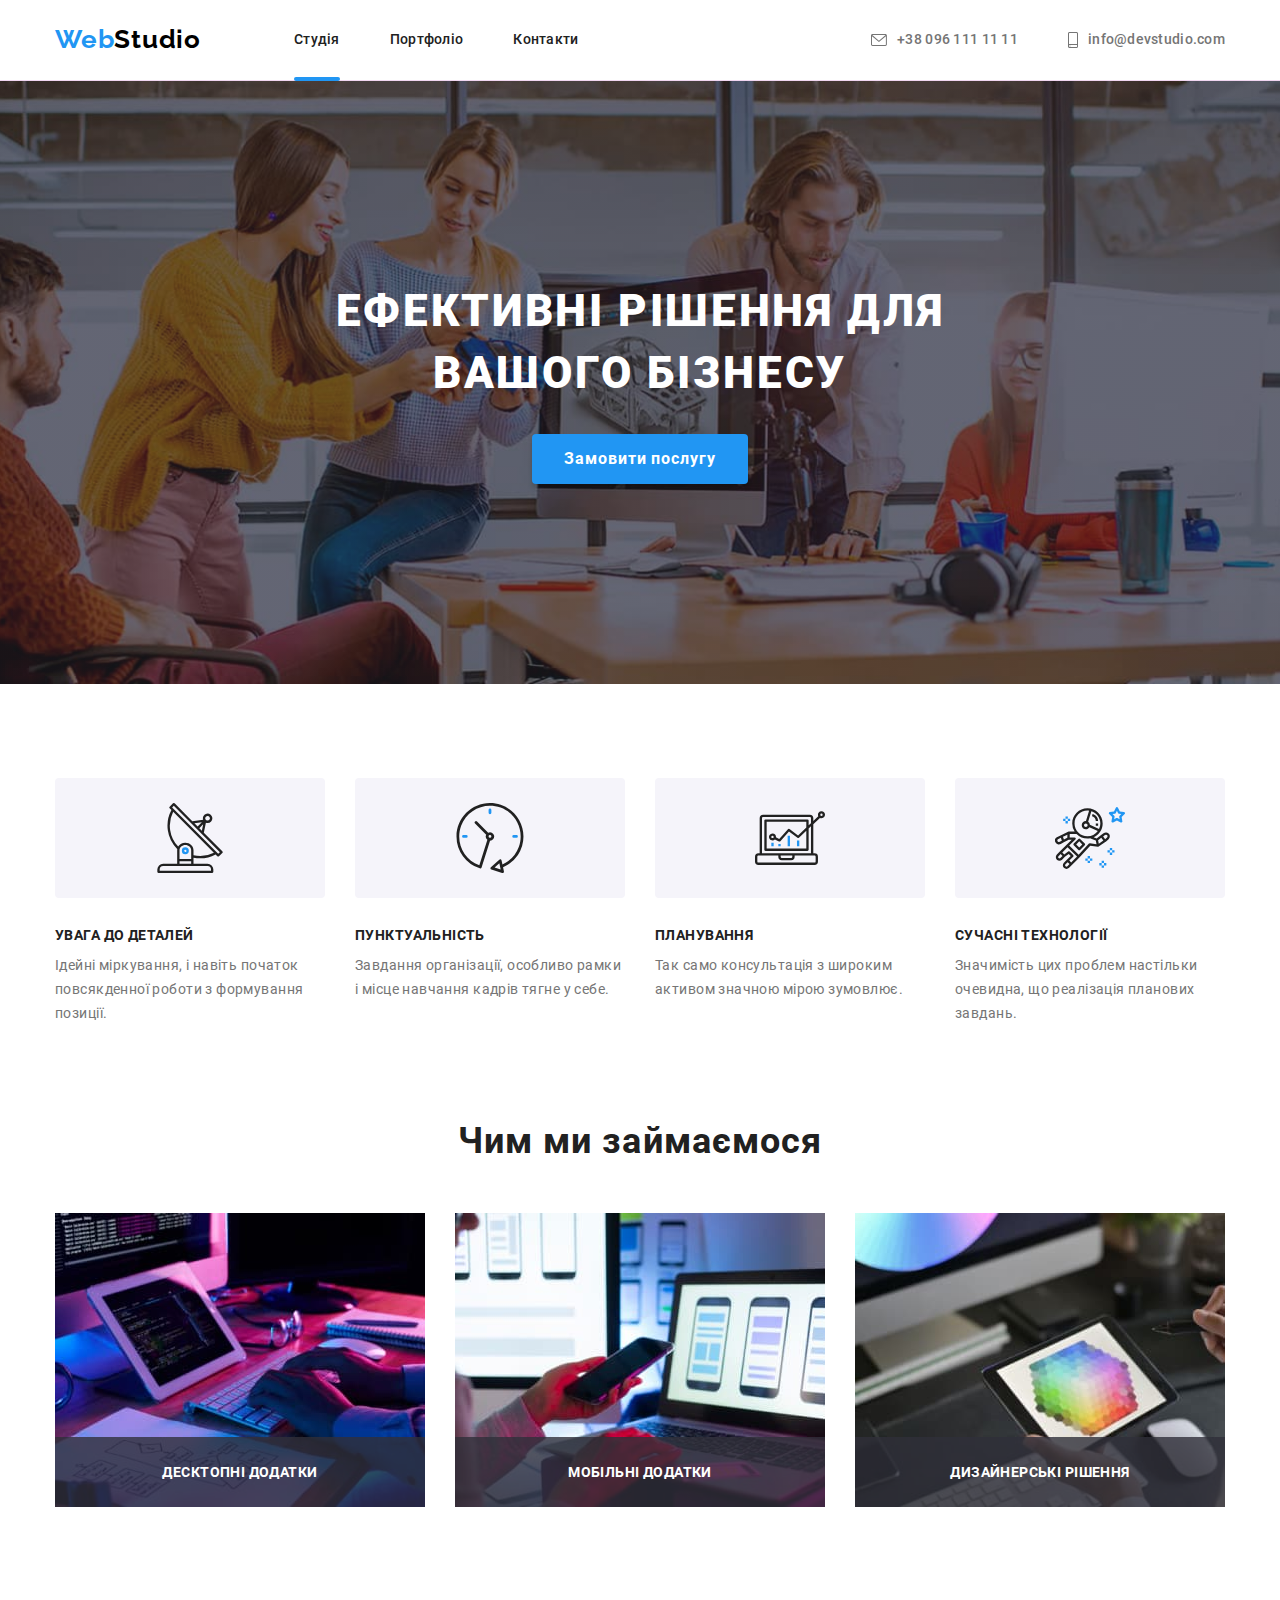
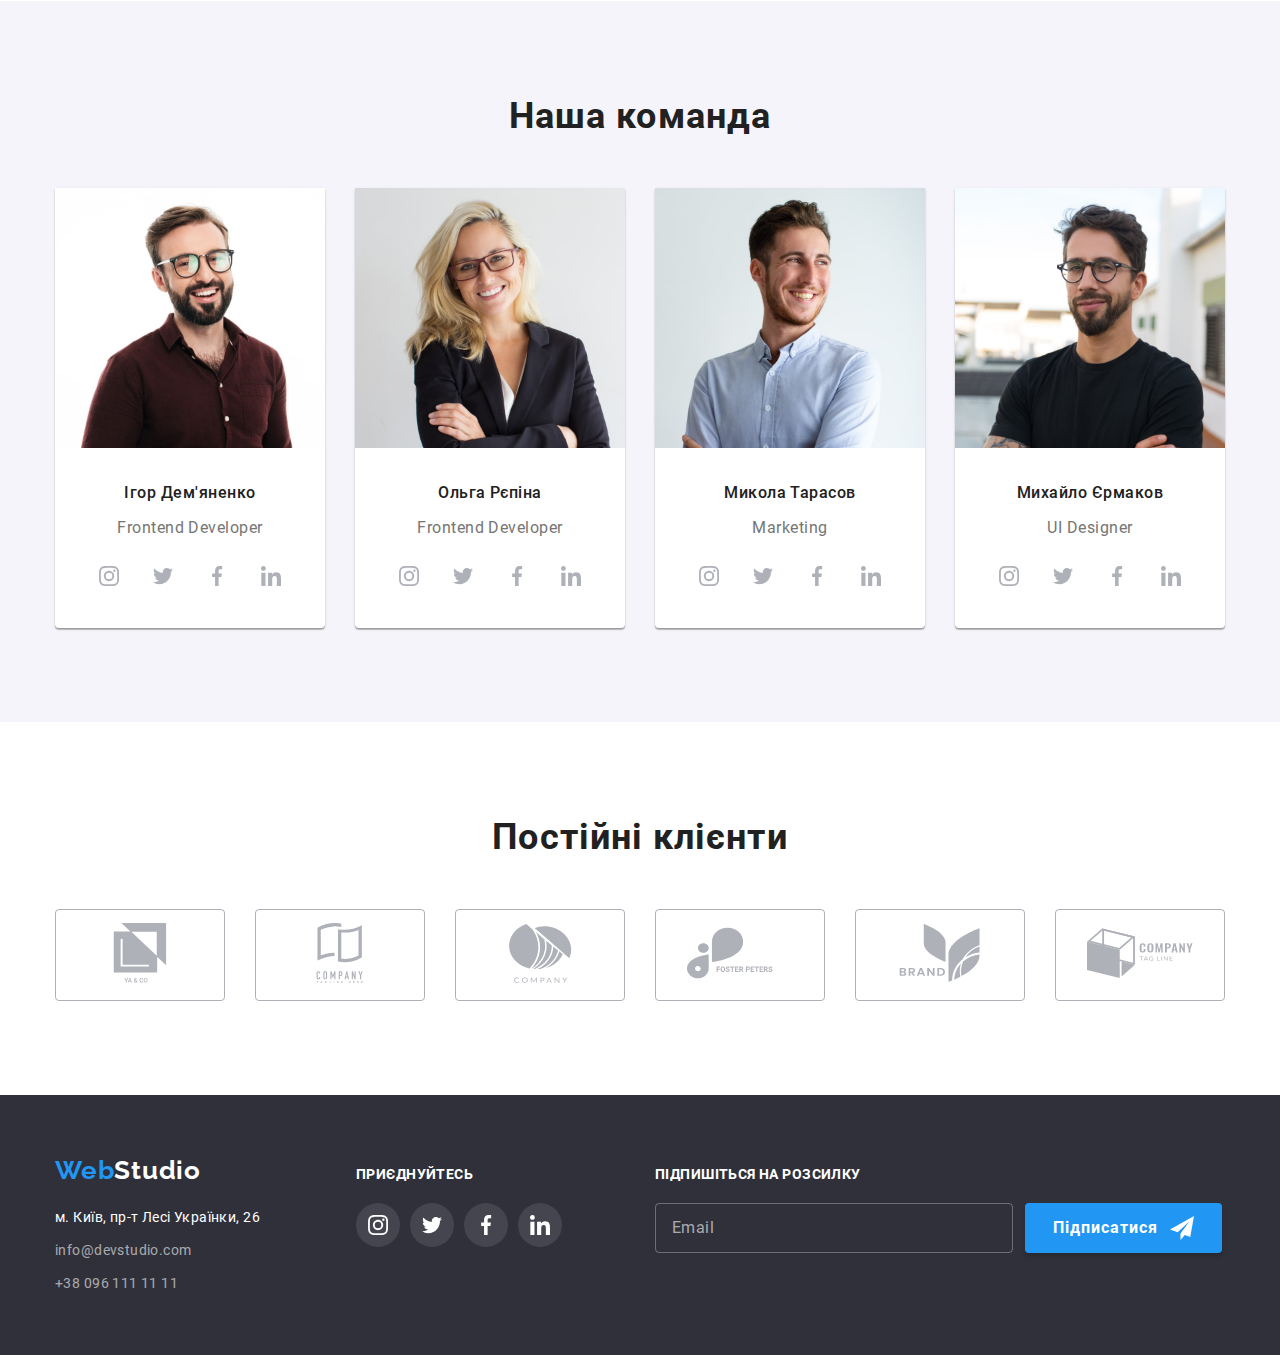
==== index.html @ 7af03011 "Добавление файлов предыдущей работы." ====
<!DOCTYPE html>
<html lang="uk">
  <head>
    <meta charset="UTF-8" />
    <meta http-equiv="X-UA-Compatible" content="IE=edge" />
    <meta name="viewport" content="width=device-width, initial-scale=1.0" />
    <title>WebStudio</title>
    <link rel="stylesheet" href="./sass/base/_normalize.scss" />
    <link rel="stylesheet" href="./css/main.min.css" />
  </head>
  <body>
    <header class="page-header">
      <div class="container header-flex">
        <a class="main-logo__link" href="./index.html"
          >Web<span class="main-logo__header">Studio</span></a
        >
        <nav>
          <ul class="site-nav">
            <li class="site-nav__item">
              <a class="site-nav__link site-nav__current" href="./index.html">Студія</a>
            </li>
            <li class="site-nav__item">
              <a class="site-nav__link" href="./portfolio.html">Портфоліо</a>
            </li>
            <li class="site-nav__item"><a class="site-nav__link" href="#">Контакти</a></li>
          </ul>
        </nav>
        <ul class="site-contact">
          <li class="site-contact__item">
            <a class="site-contact__link" href="tel:+380961111111"
              ><span
                ><svg class="site-contact__icon" width="16px" height="12px">
                  <use href="./images/icons.svg#icon-envelope"></use>
                </svg> </span
              >+38 096 111 11 11</a
            >
          </li>
          <li class="site-contact__item">
            <a class="site-contact__link" href="mailto:info@devstudio.com"
              ><span
                ><svg class="site-contact__icon" width="10px" height="16px">
                  <use href="./images/icons.svg#icon-smartphone"></use>
                </svg> </span
              >info@devstudio.com</a
            >
          </li>
        </ul>
      </div>
    </header>
    <main>
      <section class="section order">
        <div class="container">
          <h1 class="order__caption">Ефективні рішення для вашого бізнесу</h1>
          <button data-modal-open type="button" class="order__button">Замовити послугу</button>
        </div>
      </section>
      <section class="section">
        <div class="container">
          <ul class="main-skill">
            <li class="main-skill__item">
              <div class="main-skill__icon">
                <svg width="70" height="70">
                  <use href="./images/icons.svg#icon-antenna"></use>
                </svg>
              </div>
              <h3 class="main-skill__caption">УВАГА ДО ДЕТАЛЕЙ</h3>
              <p class="main-skill__text">
                Ідейні міркування, і навіть початок повсякденної роботи з формування позиції.
              </p>
            </li>
            <li class="main-skill__item">
              <div class="main-skill__icon">
                <svg width="70" height="70">
                  <use href="./images/icons.svg#icon-clock"></use>
                </svg>
              </div>
              <h3 class="main-skill__caption">ПУНКТУАЛЬНІСТЬ</h3>
              <p class="main-skill__text">
                Завдання організації, особливо рамки і місце навчання кадрів тягне у себе.
              </p>
            </li>
            <li class="main-skill__item">
              <div class="main-skill__icon">
                <svg width="70" height="70">
                  <use href="./images/icons.svg#icon-diagram"></use>
                </svg>
              </div>
              <h3 class="main-skill__caption">ПЛАНУВАННЯ</h3>
              <p class="main-skill__text">
                Так само консультація з широким активом значною мірою зумовлює.
              </p>
            </li>
            <li class="main-skill__item">
              <div class="main-skill__icon">
                <svg width="70" height="70">
                  <use href="./images/icons.svg#icon-astronaut"></use>
                </svg>
              </div>
              <h3 class="main-skill__caption">СУЧАСНІ ТЕХНОЛОГІЇ</h3>
              <p class="main-skill__text">
                Значимість цих проблем настільки очевидна, що реалізація планових завдань.
              </p>
            </li>
          </ul>
        </div>
      </section>
      <section class="section study">
        <div class="container">
          <h2 class="study-caption">Чим ми займаємося</h2>
          <ul class="product-set">
            <li class="product-set__item">
              <div class="product-set__box">
                <img src="./images/img1.jpg" alt="Руки печатают на клавиатуре" width="370" />
                <div class="product-set__case">
                  <h2 class="product-set__text">Десктопні додатки</h2>
                </div>
              </div>
            </li>
            <li class="product-set__item">
              <div class="product-set__box">
                <img src="./images/img2.jpg" alt="Рука с телефоном за ноутбуком" width="370" />
                <div class="product-set__case">
                  <h2 class="product-set__text">Мобільні додатки</h2>
                </div>
              </div>
            </li>
            <li class="product-set__item">
              <div class="product-set__box">
                <img src="./images/img3.jpg" alt="Рисует на планшете" width="370" />
                <div class="product-set__case">
                  <h2 class="product-set__text">Дизайнерські рішення</h2>
                </div>
              </div>
            </li>
          </ul>
        </div>
      </section>
      <section class="section team">
        <div class="container">
          <h2 class="team-caption">Наша команда</h2>
          <ul class="team-card">
            <li class="team-card__item">
              <img src="./images/img4.jpg" alt="Мужчина в очках, красной рубашки" width="270" />
              <div class="team-card__meta">
                <h3 class="team-card__name">Ігор Дем'яненко</h3>
                <p class="team-card__profession">Frontend Developer</p>
              </div>
              <ul class="team-contact">
                <li class="team-contact__item">
                  <a class="team-contact__link" href="#">
                    <svg class="" width="20" height="20">
                      <use href="./images/icons.svg#icon-instagram"></use>
                    </svg>
                  </a>
                </li>
                <li class="team-contact__item">
                  <a class="team-contact__link" href="#">
                    <svg class="" width="20" height="20">
                      <use href="./images/icons.svg#icon-twitter"></use>
                    </svg>
                  </a>
                </li>
                <li class="team-contact__item">
                  <a class="team-contact__link" href="#">
                    <svg class="" width="20" height="20">
                      <use href="./images/icons.svg#icon-facebook"></use>
                    </svg>
                  </a>
                </li>
                <li class="team-contact__item">
                  <a class="team-contact__link" href="#">
                    <svg class="" width="20" height="20">
                      <use href="./images/icons.svg#icon-linkedin"></use>
                    </svg>
                  </a>
                </li>
              </ul>
            </li>
            <li class="team-card__item">
              <img src="./images/img5.jpg" alt="Женщина в педжаке в очках" width="270" />
              <div class="team-card__meta">
                <h3 class="team-card__name">Ольга Рєпіна</h3>
                <p class="team-card__profession">Frontend Developer</p>
              </div>
              <ul class="team-contact">
                <li class="team-contact__item">
                  <a class="team-contact__link" href="#">
                    <svg class="" width="20" height="20">
                      <use href="./images/icons.svg#icon-instagram"></use>
                    </svg>
                  </a>
                </li>
                <li class="team-contact__item">
                  <a class="team-contact__link" href="#">
                    <svg class="" width="20" height="20">
                      <use href="./images/icons.svg#icon-twitter"></use>
                    </svg>
                  </a>
                </li>
                <li class="team-contact__item">
                  <a class="team-contact__link" href="#">
                    <svg class="" width="20" height="20">
                      <use href="./images/icons.svg#icon-facebook"></use>
                    </svg>
                  </a>
                </li>
                <li class="team-contact__item">
                  <a class="team-contact__link" href="#">
                    <svg class="" width="20" height="20">
                      <use href="./images/icons.svg#icon-linkedin"></use>
                    </svg>
                  </a>
                </li>
              </ul>
            </li>
            <li class="team-card__item">
              <img src="./images/img6.jpg" alt="Мужчина в белой рубашке" width="270" />
              <div class="team-card__meta">
                <h3 class="team-card__name">Микола Тарасов</h3>
                <p class="team-card__profession">Marketing</p>
              </div>
              <ul class="team-contact">
                <li class="team-contact__item">
                  <a class="team-contact__link" href="#">
                    <svg class="" width="20" height="20">
                      <use href="./images/icons.svg#icon-instagram"></use>
                    </svg>
                  </a>
                </li>
                <li class="team-contact__item">
                  <a class="team-contact__link" href="#">
                    <svg class="" width="20" height="20">
                      <use href="./images/icons.svg#icon-twitter"></use>
                    </svg>
                  </a>
                </li>
                <li class="team-contact__item">
                  <a class="team-contact__link" href="#">
                    <svg class="" width="20" height="20">
                      <use href="./images/icons.svg#icon-facebook"></use>
                    </svg>
                  </a>
                </li>
                <li class="team-contact__item">
                  <a class="team-contact__link" href="#">
                    <svg class="" width="20" height="20">
                      <use href="./images/icons.svg#icon-linkedin"></use>
                    </svg>
                  </a>
                </li>
              </ul>
            </li>
            <li class="team-card__item">
              <img src="./images/img7.jpg" alt="Мужчина в футболке и очках" width="270" />
              <div class="team-card__meta">
                <h3 class="team-card__name">Михайло Єрмаков</h3>
                <p class="team-card__profession">UI Designer</p>
              </div>
              <ul class="team-contact">
                <li class="team-contact__item">
                  <a class="team-contact__link" href="#">
                    <svg class="" width="20" height="20">
                      <use href="./images/icons.svg#icon-instagram"></use>
                    </svg>
                  </a>
                </li>
                <li class="team-contact__item">
                  <a class="team-contact__link" href="#">
                    <svg class="" width="20" height="20">
                      <use href="./images/icons.svg#icon-twitter"></use>
                    </svg>
                  </a>
                </li>
                <li class="team-contact__item">
                  <a class="team-contact__link" href="#">
                    <svg class="" width="20" height="20">
                      <use href="./images/icons.svg#icon-facebook"></use>
                    </svg>
                  </a>
                </li>
                <li class="team-contact__item">
                  <a class="team-contact__link" href="#">
                    <svg class="" width="20" height="20">
                      <use href="./images/icons.svg#icon-linkedin"></use>
                    </svg>
                  </a>
                </li>
              </ul>
            </li>
          </ul>
        </div>
      </section>
      <section class="section">
        <div class="container">
          <h2 class="clients-caption">Постійні клієнти</h2>
          <ul class="clients-set">
            <li class="clients-set__icon">
              <a class="clients-set__link" href="#">
                <svg width="106" height="60">
                  <use href="./images/icons.svg#icon-logo1"></use></svg
              ></a>
            </li>
            <li class="clients-set__icon">
              <a class="clients-set__link" href="#">
                <svg width="106" height="60">
                  <use href="./images/icons.svg#icon-logo2"></use></svg
              ></a>
            </li>
            <li class="clients-set__icon">
              <a class="clients-set__link" href="#">
                <svg width="106" height="60">
                  <use href="./images/icons.svg#icon-logo3"></use></svg
              ></a>
            </li>
            <li class="clients-set__icon">
              <a class="clients-set__link" href="#">
                <svg width="106" height="60">
                  <use href="./images/icons.svg#icon-logo4"></use></svg
              ></a>
            </li>
            <li class="clients-set__icon">
              <a class="clients-set__link" href="#">
                <svg width="106" height="60">
                  <use href="./images/icons.svg#icon-logo5"></use></svg
              ></a>
            </li>
            <li class="clients-set__icon">
              <a class="clients-set__link" href="#">
                <svg width="106" height="60">
                  <use href="./images/icons.svg#icon-logo6"></use></svg
              ></a>
            </li>
          </ul>
        </div>
      </section>
      <div data-modal class="backdrop is-hidden">
        <div class="modal">
          <button class="button-close" type="button" data-modal-close>
            <svg class="button-close__icon" width="18" height="18">
              <use href="./images/icons.svg#close-icon"></use>
            </svg>
          </button>

          <div class="modal-box">
            <h2 class="modal-box__text">Залиште свої дані, ми вам передзвонимо</h2>

            <form>
              <div class="modal-form">
                <label class="modal-form__label" for="name">Имя</label>
                <div class="modal-form__meta">
                  <input class="modal-form__input" type="text" name="name" id="name" />
                  <svg class="modal-form__icon">
                    <use href="./images/icons.svg#person-icon"></use>
                  </svg>
                </div>
              </div>
              <div class="modal-form">
                <label class="modal-form__label" for="tel">Телефон</label>
                <div class="modal-form__meta">
                  <input class="modal-form__input" type="tel" name="phone" id="tel" />
                  <svg class="modal-form__icon">
                    <use href="./images/icons.svg#phone-icon"></use>
                  </svg>
                </div>
              </div>
              <div class="modal-form">
                <label class="modal-form__label" for="post">Пошта</label>
                <div class="modal-form__meta">
                  <input class="modal-form__input" type="email" name="post" id="post" />
                  <svg class="modal-form__icon">
                    <use href="./images/icons.svg#email-icon"></use>
                  </svg>
                </div>
              </div>
              <div class="modal-form">
                <label class="modal-form__label" for="feedback">Коментар</label>
                <textarea
                  class="modal_form__feedback"
                  name="feedback"
                  id="feedback"
                  placeholder="Введіть текст"
                  rows="5"
                ></textarea>
              </div>
              <div class="modal-checkbox">
                <label class="modal-checkbox__label" for="terms">
                  <input class="modal-checkbox__input" type="checkbox" name="terms" id="terms" />
                  <span class="modal-checkbox__icon"></span>
                  <span
                    >Погоджуюся з розсилкою та приймаю
                    <a class="modal-checkbox__link" href="#">Умови договору</a></span
                  >
                </label>
              </div>
              <div class="modal-button">
                <button class="button-send" type="submit">Відправити</button>
              </div>
            </form>
          </div>
        </div>
      </div>
    </main>

    <footer class="page-footer">
      <div class="container footer">
        <div class="box-communications">
          <a class="main-logo__link" href="./index.html"
            >Web<span class="main-logo__footer">Studio</span></a
          >
          <address>
            <ul>
              <li class="contact-footer">
                <a
                  class="contact-footer__map"
                  href="https://goo.gl/maps/gBdrRbUzEKDrqzJC9"
                  target="_blank"
                  rel="noopener noreferrer nofollow"
                >
                  м. Київ, пр-т Лесі Українки, 26
                </a>
              </li>
              <li class="contact-footer">
                <a class="contact-footer__link" href="mailto:info@devstudio.com"
                  >info@devstudio.com</a
                >
              </li>
              <li class="contact-footer">
                <a class="contact-footer__link" href="tel:+380961111111">+38 096 111 11 11</a>
              </li>
            </ul>
          </address>
        </div>
        <div class="box-subscribe">
          <h2 class="subscribe-caption">приєднуйтесь</h2>
          <ul class="subscribe-set">
            <li class="subscribe-set__item">
              <a class="subscribe-set__link" href="#">
                <svg width="20" height="20">
                  <use href="./images/icons.svg#icon-instagram"></use>
                </svg>
              </a>
            </li>
            <li class="subscribe-set__item">
              <a class="subscribe-set__link" href="#">
                <svg width="20" height="20">
                  <use href="./images/icons.svg#icon-twitter"></use>
                </svg>
              </a>
            </li>
            <li class="subscribe-set__item">
              <a class="subscribe-set__link" href="#">
                <svg width="20" height="20">
                  <use href="./images/icons.svg#icon-facebook"></use>
                </svg>
              </a>
            </li>
            <li class="subscribe-set__item">
              <a class="subscribe-set__link" href="#">
                <svg width="20" height="20">
                  <use href="./images/icons.svg#icon-linkedin"></use>
                </svg>
              </a>
            </li>
          </ul>
        </div>
        <div class="box-spam">
          <p class="spam-caption">Підпишіться на розсилку</p>
          <form class="form-spam">
            <label></label>
            <input
              class="form-spam__input"
              type="email"
              name="mail"
              id="mail"
              placeholder="Email"
            />
            <button class="form-spam__button" type="submit">
              Підписатися<svg class="form-spam__icon">
                <use href="./images/icons.svg#telegram-icon"></use>
              </svg>
            </button>
          </form>
        </div>
      </div>
    </footer>
    <script src="./js/modal.js"></script>
  </body>
</html>
---- css/main.min.css ----
/*! modern-normalize v1.1.0 | MIT License | https://github.com/sindresorhus/modern-normalize */*,::before,::after{-webkit-box-sizing:border-box;box-sizing:border-box}html{line-height:1.15;-webkit-text-size-adjust:100%;-moz-tab-size:4;-o-tab-size:4;tab-size:4}body{margin:0;font-family:system-ui,-apple-system,"Segoe UI",Roboto,Helvetica,Arial,sans-serif,"Apple Color Emoji","Segoe UI Emoji"}hr{height:0;color:inherit}abbr[title]{-webkit-text-decoration:underline dotted;text-decoration:underline dotted}b,strong{font-weight:bolder}code,kbd,samp,pre{font-family:ui-monospace,SFMono-Regular,Consolas,"Liberation Mono",Menlo,monospace;font-size:1em}small{font-size:80%}sub,sup{font-size:75%;line-height:0;position:relative;vertical-align:baseline}sub{bottom:-0.25em}sup{top:-0.5em}table{text-indent:0;border-color:inherit}button,input,optgroup,select,textarea{font-family:inherit;font-size:100%;line-height:1.15;margin:0}button,select{text-transform:none}button,[type=button],[type=reset],[type=submit]{-webkit-appearance:button}::-moz-focus-inner{border-style:none;padding:0}:-moz-focusring{outline:1px dotted ButtonText}:-moz-ui-invalid{box-shadow:none}legend{padding:0}progress{vertical-align:baseline}::-webkit-inner-spin-button,::-webkit-outer-spin-button{height:auto}[type=search]{-webkit-appearance:textfield;outline-offset:-2px}::-webkit-search-decoration{-webkit-appearance:none}::-webkit-file-upload-button{-webkit-appearance:button;font:inherit}summary{display:list-item}body{color:#212121;font-family:"Roboto",sans-serif;background-color:#fff}a{text-decoration:none}h1,h2,h3,p{margin:0;padding:0}img{display:block;max-width:100%;height:auto}ul{list-style:none;margin:0;padding:0}.clients-caption,.team-caption,.study-caption{margin-bottom:50px;font-size:36px;line-height:1.2;text-align:center;letter-spacing:.03em}.button-send,.form-spam__button,.order__button{font-family:"Roboto",sans-serif;font-weight:700;font-size:16px;line-height:1.88;letter-spacing:.06em;cursor:pointer;color:#fff;background:#2196f3;-webkit-box-shadow:0px 4px 4px rgba(0,0,0,.15);box-shadow:0px 4px 4px rgba(0,0,0,.15);border:none;border-radius:4px}.modal-button,.form-spam__button,.team-contact__link,.team-contact,.subscribe-set__link,.clients-set__icon,.clients-set{display:-webkit-box;display:-ms-flexbox;display:flex;-webkit-box-align:center;-ms-flex-align:center;align-items:center;-webkit-box-pack:center;-ms-flex-pack:center;justify-content:center}.is-hidden{opacity:0;pointer-events:none}.is-hidden .modal{-webkit-transform:translate(-50%, -50%) scale(1.1);transform:translate(-50%, -50%) scale(1.1)}.site-nav__current{color:#2196f3}.site-nav__current::after{position:absolute;left:0;bottom:-1px;content:"";display:block;width:100%;height:4px;background-color:#2196f3;border-radius:4px}@font-face{font-family:"Roboto";font-style:normal;font-weight:400;src:url("../fonts/roboto-v30-latin_cyrillic-regular.eot");src:local(""),url("../fonts/roboto-v30-latin_cyrillic-regular.eot?#iefix") format("embedded-opentype"),url("../fonts/roboto-v30-latin_cyrillic-regular.woff2") format("woff2"),url("../fonts/roboto-v30-latin_cyrillic-regular.woff") format("woff"),url("../fonts/roboto-v30-latin_cyrillic-regular.ttf") format("truetype"),url("../fonts/roboto-v30-latin_cyrillic-regular.svg#Roboto") format("svg")}@font-face{font-family:"Roboto";font-style:normal;font-weight:500;src:url("../fonts/roboto-v30-latin_cyrillic-500.eot");src:local(""),url("../fonts/roboto-v30-latin_cyrillic-500.eot?#iefix") format("embedded-opentype"),url("../fonts/roboto-v30-latin_cyrillic-500.woff2") format("woff2"),url("../fonts/roboto-v30-latin_cyrillic-500.woff") format("woff"),url("../fonts/roboto-v30-latin_cyrillic-500.ttf") format("truetype"),url("../fonts/roboto-v30-latin_cyrillic-500.svg#Roboto") format("svg")}@font-face{font-family:"Roboto";font-style:normal;font-weight:700;src:url("../fonts/roboto-v30-latin_cyrillic-700.eot");src:local(""),url("../fonts/roboto-v30-latin_cyrillic-700.eot?#iefix") format("embedded-opentype"),url("../fonts/roboto-v30-latin_cyrillic-700.woff2") format("woff2"),url("../fonts/roboto-v30-latin_cyrillic-700.woff") format("woff"),url("../fonts/roboto-v30-latin_cyrillic-700.ttf") format("truetype"),url("../fonts/roboto-v30-latin_cyrillic-700.svg#Roboto") format("svg")}@font-face{font-family:"Roboto";font-style:normal;font-weight:900;src:url("../fonts/roboto-v30-latin_cyrillic-900.eot");src:local(""),url("../fonts/roboto-v30-latin_cyrillic-900.eot?#iefix") format("embedded-opentype"),url("../fonts/roboto-v30-latin_cyrillic-900.woff2") format("woff2"),url("../fonts/roboto-v30-latin_cyrillic-900.woff") format("woff"),url("../fonts/roboto-v30-latin_cyrillic-900.ttf") format("truetype"),url("../fonts/roboto-v30-latin_cyrillic-900.svg#Roboto") format("svg")}@font-face{font-family:"Raleway";font-style:normal;font-weight:700;src:url("../fonts/raleway-v28-latin_cyrillic-700.eot");src:local(""),url("../fonts/raleway-v28-latin_cyrillic-700.eot?#iefix") format("embedded-opentype"),url("../fonts/raleway-v28-latin_cyrillic-700.woff2") format("woff2"),url("../fonts/raleway-v28-latin_cyrillic-700.woff") format("woff"),url("../fonts/raleway-v28-latin_cyrillic-700.ttf") format("truetype"),url("../fonts/raleway-v28-latin_cyrillic-700.svg#Raleway") format("svg")}.container{width:1200px;padding-left:15px;padding-right:15px;margin:0 auto}.section{padding-top:94px;padding-bottom:94px}.page-header{border-bottom:1px solid rgba(238,204,238,.8)}.header-flex{display:-webkit-box;display:-ms-flexbox;display:flex;-webkit-box-align:center;-ms-flex-align:center;align-items:center}.main-logo__link{color:#2196f3;font-family:"Raleway",sans-serif;font-weight:700;font-size:26px;line-height:1.2;letter-spacing:.03em}.main-logo__header{color:#000}.main-logo__footer{color:#fff}.site-nav{display:-webkit-box;display:-ms-flexbox;display:flex;padding-left:93px}.site-nav__item:not(:last-child){margin-right:50px}.site-nav__link{position:relative;display:block;padding-top:32px;padding-bottom:32px;color:inherit;font-family:"Roboto",sans-serif;font-weight:500;font-size:14px;line-height:1.14;letter-spacing:.02em;-webkit-transition:color 250ms cubic-bezier(0.4, 0, 0.2, 1);transition:color 250ms cubic-bezier(0.4, 0, 0.2, 1)}.site-nav__link:hover,.site-nav__link:focus{color:#2196f3}.site-contact{display:-webkit-box;display:-ms-flexbox;display:flex;margin-left:auto}.site-contact__item:not(:last-child){margin-right:50px}.site-contact__link{display:-webkit-box;display:-ms-flexbox;display:flex;-webkit-box-align:center;-ms-flex-align:center;align-items:center;padding-top:32px;padding-bottom:32px;color:#757575;font-family:"Roboto",sans-serif;font-weight:500;font-size:14px;line-height:1.14;letter-spacing:.02em;-webkit-transition:color 250ms cubic-bezier(0.4, 0, 0.2, 1);transition:color 250ms cubic-bezier(0.4, 0, 0.2, 1)}.site-contact__link:hover,.site-contact__link:focus{color:#2196f3}.site-contact__icon{display:-webkit-box;display:-ms-flexbox;display:flex;margin-right:10px;fill:currentColor}.site-contact__icon:hover,.site-contact__icon:focus{fill:#2196f3}.order{padding-top:200px;padding-bottom:200px;max-width:1600px;background-color:#2f303a;text-align:center;min-height:600px;margin-left:auto;margin-right:auto;background-image:-webkit-gradient(linear, left top, right top, from(rgba(47, 48, 58, 0.4)), to(rgba(47, 48, 58, 0.4))),url(../images/background.jpg);background-image:linear-gradient(to right, rgba(47, 48, 58, 0.4), rgba(47, 48, 58, 0.4)),url(../images/background.jpg);background-size:cover;background-position:center;background-repeat:no-repeat}.order__caption{max-width:696px;margin:0 auto 30px;color:#fff;font-weight:900;font-size:44px;line-height:1.4;letter-spacing:.06em;text-transform:uppercase}.backdrop{position:fixed;content:"";top:0;left:0;width:100%;height:100%;background:rgba(0,0,0,.2);-webkit-transition:opacity 250ms cubic-bezier(0.4, 0, 0.2, 1);transition:opacity 250ms cubic-bezier(0.4, 0, 0.2, 1)}.modal{position:absolute;top:50%;left:50%;width:528px;max-height:581px;height:100%;overflow:auto;background:#fff;-webkit-box-shadow:0px 1px 3px rgba(0,0,0,.12),0px 1px 1px rgba(0,0,0,.14),0px 2px 1px rgba(0,0,0,.2);box-shadow:0px 1px 3px rgba(0,0,0,.12),0px 1px 1px rgba(0,0,0,.14),0px 2px 1px rgba(0,0,0,.2);-webkit-transform:translate(-50%, -50%) scale(1);transform:translate(-50%, -50%) scale(1);-webkit-transition:-webkit-transform 250ms cubic-bezier(0.4, 0, 0.2, 1);transition:-webkit-transform 250ms cubic-bezier(0.4, 0, 0.2, 1);transition:transform 250ms cubic-bezier(0.4, 0, 0.2, 1);transition:transform 250ms cubic-bezier(0.4, 0, 0.2, 1), -webkit-transform 250ms cubic-bezier(0.4, 0, 0.2, 1)}.modal-box{display:-webkit-box;display:-ms-flexbox;display:flex;-webkit-box-orient:vertical;-webkit-box-direction:normal;-ms-flex-direction:column;flex-direction:column;padding:40px 40px}.modal-box__text{margin-bottom:12px;font-size:20px;line-height:1.15;text-align:center;letter-spacing:.03em;color:#212121}.modal-form{display:-webkit-box;display:-ms-flexbox;display:flex;-webkit-box-orient:vertical;-webkit-box-direction:normal;-ms-flex-direction:column;flex-direction:column;margin-bottom:10px}.modal-form:nth-child(4){margin-bottom:20px}.modal-form__label{margin-bottom:4px;font-size:12px;line-height:1.16;letter-spacing:.01em;color:#757575}.modal-form__meta{position:relative}.modal-form__input{width:100%;padding-left:42px;padding-top:12px;padding-bottom:12px;height:40px;outline:none;border:1px solid rgba(33,33,33,.2);border-radius:4px;cursor:pointer;-webkit-transition:border 250ms cubic-bezier(0.4, 0, 0.2, 1);transition:border 250ms cubic-bezier(0.4, 0, 0.2, 1)}.modal-form__input:focus-within{border:1px solid #2196f3}.modal-form__icon{position:absolute;top:50%;left:12px;-webkit-transform:translateY(-50%);transform:translateY(-50%);fill:#212121;width:18px;height:18px;-webkit-transition:fill 250ms cubic-bezier(0.4, 0, 0.2, 1);transition:fill 250ms cubic-bezier(0.4, 0, 0.2, 1)}.modal-form__meta:focus-within .modal-form__icon{fill:#2196f3}.modal_form__feedback{width:100%;height:120px;padding:12px 16px;outline:none;resize:none;cursor:pointer;border:1px solid rgba(33,33,33,.2);border-radius:4px;-webkit-transition:border 250ms cubic-bezier(0.4, 0, 0.2, 1);transition:border 250ms cubic-bezier(0.4, 0, 0.2, 1)}.modal_form__feedback::-webkit-input-placeholder{font-size:12px;line-height:1.2;letter-spacing:.01em;color:rgba(117,117,117,.5)}.modal_form__feedback::-moz-placeholder{font-size:12px;line-height:1.2;letter-spacing:.01em;color:rgba(117,117,117,.5)}.modal_form__feedback:-ms-input-placeholder{font-size:12px;line-height:1.2;letter-spacing:.01em;color:rgba(117,117,117,.5)}.modal_form__feedback::-ms-input-placeholder{font-size:12px;line-height:1.2;letter-spacing:.01em;color:rgba(117,117,117,.5)}.modal_form__feedback::placeholder{font-size:12px;line-height:1.2;letter-spacing:.01em;color:rgba(117,117,117,.5)}.modal_form__feedback:focus{border:1px solid #2196f3}.modal-checkbox{display:-webkit-box;display:-ms-flexbox;display:flex;-webkit-box-pack:center;-ms-flex-pack:center;justify-content:center;margin-bottom:30px}.modal-checkbox__label{display:-webkit-box;display:-ms-flexbox;display:flex;-webkit-box-align:center;-ms-flex-align:center;align-items:center;gap:7px;color:#757575;font-size:14px;line-height:1.71;letter-spacing:.03em}.modal-checkbox__input{position:absolute;width:1px;height:1px;margin:-1px;border:0;padding:0;clip:rect(0 0 0 0);overflow:hidden}.modal-checkbox__input:checked+.modal-checkbox__icon{border-color:rgba(0,0,0,0);background-size:contain;background-color:#2196f3;background-image:url("../images/check.svg");background-origin:border-box}.modal-checkbox__icon{display:inline-block;width:16px;height:15px;border:2px solid #212121;border-radius:4px;-webkit-transition:background-color 250ms cubic-bezier(0.4, 0, 0.2, 1),border 250ms cubic-bezier(0.4, 0, 0.2, 1);transition:background-color 250ms cubic-bezier(0.4, 0, 0.2, 1),border 250ms cubic-bezier(0.4, 0, 0.2, 1)}.modal-checkbox__link{color:#2196f3;text-decoration:underline}.main-skill{display:-webkit-box;display:-ms-flexbox;display:flex}.main-skill__item:not(:last-child){margin-right:30px}.main-skill__icon{display:-webkit-box;display:-ms-flexbox;display:flex;-webkit-box-align:center;-ms-flex-align:center;align-items:center;-webkit-box-pack:center;-ms-flex-pack:center;justify-content:center;width:270px;height:120px;margin-bottom:30px;background:#f5f4fa;border-radius:4px}.main-skill__caption{margin-bottom:10px;font-weight:700;font-size:14px;line-height:1.14;letter-spacing:.03em;text-transform:uppercase}.main-skill__text{color:#757575;font-size:14px;line-height:1.7;letter-spacing:.03em}.study{padding-top:0}.product-set{display:-webkit-box;display:-ms-flexbox;display:flex}.product-set__item:not(:last-child){margin-right:30px}.product-set__box{position:relative}.product-set__case{display:inline-block;position:absolute;left:0;bottom:0;width:100%;height:70px;background-color:rgba(47,48,58,.8)}.product-set__text{position:absolute;top:50%;left:50%;-webkit-transform:translate(-50%, -50%);transform:translate(-50%, -50%);font-size:14px;line-height:1.2;letter-spacing:.03em;text-transform:uppercase;color:#fff}.team{background:#f5f4fa}.team-card{display:-webkit-box;display:-ms-flexbox;display:flex}.team-card__item{background-color:#fff;-webkit-box-shadow:0px 1px 3px rgba(0,0,0,.12),0px 1px 1px rgba(0,0,0,.14),0px 2px 1px rgba(0,0,0,.2);box-shadow:0px 1px 3px rgba(0,0,0,.12),0px 1px 1px rgba(0,0,0,.14),0px 2px 1px rgba(0,0,0,.2);border-radius:0px 0px 4px 4px}.team-card__item:not(:last-child){margin-right:30px}.team-card__meta{padding-top:30px}.team-card__name{margin-bottom:10px;font-weight:500;font-size:16px;line-height:1.9;letter-spacing:.03em;text-align:center}.team-card__profession{color:#757575;font-size:16px;line-height:1.2;letter-spacing:.03em;text-align:center}.clients-set{gap:30px}.clients-set__icon{width:170px;height:92px;fill:#afb1b8;border-radius:4px;border:1px solid #afb1b8;cursor:pointer;-webkit-transition:fill 250ms cubic-bezier(0.4, 0, 0.2, 1),border 250ms cubic-bezier(0.4, 0, 0.2, 1);transition:fill 250ms cubic-bezier(0.4, 0, 0.2, 1),border 250ms cubic-bezier(0.4, 0, 0.2, 1)}.clients-set__icon:hover,.clients-set__icon:focus{fill:#2196f3;border:1px solid #2196f3}.clients-set__icon:focus,.clients-set__icon:hover .clients-set__link{fill:#2196f3}.clients-set__link{fill:#afb1b8;-webkit-transition:fill 250ms cubic-bezier(0.4, 0, 0.2, 1);transition:fill 250ms cubic-bezier(0.4, 0, 0.2, 1)}.page-footer{padding-top:60px;padding-bottom:60px;background-color:#2f303a}.footer{display:-webkit-box;display:-ms-flexbox;display:flex;-webkit-box-align:baseline;-ms-flex-align:baseline;align-items:baseline}.box-spam{margin-left:93px}.spam-caption{margin-bottom:20px;font-weight:700;font-size:14px;line-height:1.2;letter-spacing:.03em;text-transform:uppercase;color:#fff}.form-spam{display:-webkit-box;display:-ms-flexbox;display:flex}.form-spam__input{width:358px;height:50px;padding-top:15px;padding-bottom:15px;padding-left:16px;color:#fff;outline:none;background:rgba(0,0,0,0);border:1px solid rgba(255,255,255,.3);-webkit-filter:drop-shadow(0px 4px 4px 0px 4px 4px rgba(0, 0, 0, 0.15));filter:drop-shadow(0px 4px 4px 0px 4px 4px rgba(0, 0, 0, 0.15));border-radius:4px}.form-spam__input::-webkit-input-placeholder{font-weight:400;font-size:16px;line-height:1.3;letter-spacing:.03em;color:rgba(255,255,255,.6)}.form-spam__input::-moz-placeholder{font-weight:400;font-size:16px;line-height:1.3;letter-spacing:.03em;color:rgba(255,255,255,.6)}.form-spam__input:-ms-input-placeholder{font-weight:400;font-size:16px;line-height:1.3;letter-spacing:.03em;color:rgba(255,255,255,.6)}.form-spam__input::-ms-input-placeholder{font-weight:400;font-size:16px;line-height:1.3;letter-spacing:.03em;color:rgba(255,255,255,.6)}.form-spam__input::placeholder{font-weight:400;font-size:16px;line-height:1.3;letter-spacing:.03em;color:rgba(255,255,255,.6)}.box-communications{width:231px}.contact-footer{margin-bottom:9px;font-style:normal;font-weight:400;font-size:14px;line-height:1.7;letter-spacing:.03em;color:rgba(255,255,255,.6)}.contact-footer:first-child{margin-top:20px}.contact-footer:last-child{margin-bottom:0px}.contact-footer__map{color:#fff}.contact-footer__map:hover,.contact-footer__map:focus{color:#2196f3}.contact-footer__link{color:rgba(255,255,255,.6)}.contact-footer__link:hover,.contact-footer__link:focus{color:#2196f3}.box-subscribe{margin-left:70px}.subscribe-caption{color:#fff;margin-bottom:20px;font-size:14px;line-height:1.2;letter-spacing:.03em;text-transform:uppercase}.subscribe-set{display:-webkit-box;display:-ms-flexbox;display:flex;-webkit-box-align:baseline;-ms-flex-align:baseline;align-items:baseline;-webkit-box-pack:center;-ms-flex-pack:center;justify-content:center;gap:10px}.subscribe-set__item{width:44px;height:44px}.subscribe-set__link{width:100%;height:100%;fill:#fff;border-radius:50%;background-color:rgba(255,255,255,.1);-webkit-transition:background-color 250ms cubic-bezier(0.4, 0, 0.2, 1);transition:background-color 250ms cubic-bezier(0.4, 0, 0.2, 1)}.subscribe-set__link:hover,.subscribe-set__link:focus{background-color:#2196f3}.team-contact{gap:10px;padding:16px 32px 30px}.team-contact__item{width:44px;height:44px}.team-contact__link{width:100%;height:100%;fill:#afb1b8;border-radius:50%;background-color:#fff;-webkit-transition:fill 250ms cubic-bezier(0.4, 0, 0.2, 1),background-color 250ms cubic-bezier(0.4, 0, 0.2, 1);transition:fill 250ms cubic-bezier(0.4, 0, 0.2, 1),background-color 250ms cubic-bezier(0.4, 0, 0.2, 1)}.team-contact__link:hover,.team-contact__link:focus{fill:#fff;background-color:#2196f3}.order__button{padding:10px 32px}.button-close{position:absolute;right:8px;top:8px;width:30px;height:30px;background:none;border-radius:50%;border:rgba(0,0,0,0);cursor:pointer}.button-close__icon{position:absolute;top:50%;left:50%;-webkit-transform:translate(-50%, -50%);transform:translate(-50%, -50%);fill:#000;-webkit-transition:fill 250ms cubic-bezier(0.4, 0, 0.2, 1);transition:fill 250ms cubic-bezier(0.4, 0, 0.2, 1)}.button-close__icon:hover,.button-close__icon:focus{fill:#2196f3}.form-spam__button{margin-left:12px;padding:10px 28px}.form-spam__icon{margin-left:12px;width:24px;height:24px;fill:#fff}.button-send{padding:10px 52px;-webkit-transition:background-color 250ms cubic-bezier(0.4, 0, 0.2, 1);transition:background-color 250ms cubic-bezier(0.4, 0, 0.2, 1)}.button-send:hover,.button-send:focus{background-color:#188ce8}.filtr-set{display:-webkit-box;display:-ms-flexbox;display:flex;margin-bottom:50px;-webkit-box-pack:center;-ms-flex-pack:center;justify-content:center;-webkit-box-align:center;-ms-flex-align:center;align-items:center}.filtr-set__item:not(:last-child){margin-right:8px}.filtr-set__button{display:inline-block;padding:6px 22px;color:inherit;cursor:pointer;font-family:"Roboto",sans-serif;font-weight:500;font-size:16px;line-height:1.6;text-align:center;letter-spacing:.03em;background:#f5f4fa;border-radius:4px;border-color:rgba(0,0,0,0);-webkit-transition:color 250ms cubic-bezier(0.4, 0, 0.2, 1),background-color 250ms cubic-bezier(0.4, 0, 0.2, 1),-webkit-box-shadow 250ms cubic-bezier(0.4, 0, 0.2, 1);transition:color 250ms cubic-bezier(0.4, 0, 0.2, 1),background-color 250ms cubic-bezier(0.4, 0, 0.2, 1),-webkit-box-shadow 250ms cubic-bezier(0.4, 0, 0.2, 1);transition:color 250ms cubic-bezier(0.4, 0, 0.2, 1),background-color 250ms cubic-bezier(0.4, 0, 0.2, 1),box-shadow 250ms cubic-bezier(0.4, 0, 0.2, 1);transition:color 250ms cubic-bezier(0.4, 0, 0.2, 1),background-color 250ms cubic-bezier(0.4, 0, 0.2, 1),box-shadow 250ms cubic-bezier(0.4, 0, 0.2, 1),-webkit-box-shadow 250ms cubic-bezier(0.4, 0, 0.2, 1)}.filtr-set__button:hover,.filtr-set__button:focus{color:#fff;background-color:#2196f3;-webkit-box-shadow:0px 3px 1px rgba(0,0,0,.1),0px 1px 2px rgba(0,0,0,.08),0px 2px 2px rgba(0,0,0,.12);box-shadow:0px 3px 1px rgba(0,0,0,.1),0px 1px 2px rgba(0,0,0,.08),0px 2px 2px rgba(0,0,0,.12)}.product-card{display:-webkit-box;display:-ms-flexbox;display:flex;-ms-flex-wrap:wrap;flex-wrap:wrap}.product-card__item:not(:nth-child(3n)){margin-right:30px}.product-card__item:not(:nth-child(n+7)){margin-bottom:30px}.product-card__link{display:block;-webkit-transition:-webkit-box-shadow 250ms cubic-bezier(0.4, 0, 0.2, 1);transition:-webkit-box-shadow 250ms cubic-bezier(0.4, 0, 0.2, 1);transition:box-shadow 250ms cubic-bezier(0.4, 0, 0.2, 1);transition:box-shadow 250ms cubic-bezier(0.4, 0, 0.2, 1), -webkit-box-shadow 250ms cubic-bezier(0.4, 0, 0.2, 1)}.product-card__link:hover,.product-card__link:focus{-webkit-box-shadow:0px 1px 1px rgba(0,0,0,.12),0px 4px 4px rgba(0,0,0,.06),1px 4px 6px rgba(0,0,0,.16);box-shadow:0px 1px 1px rgba(0,0,0,.12),0px 4px 4px rgba(0,0,0,.06),1px 4px 6px rgba(0,0,0,.16)}.product-card__icon{position:relative;overflow:hidden}.overlay-card{display:inline-block;position:absolute;left:0;bottom:0;width:100%;height:100%;-webkit-transform:translateY(100%);transform:translateY(100%);-webkit-transition:-webkit-transform 250ms cubic-bezier(0.4, 0, 0.2, 1);transition:-webkit-transform 250ms cubic-bezier(0.4, 0, 0.2, 1);transition:transform 250ms cubic-bezier(0.4, 0, 0.2, 1);transition:transform 250ms cubic-bezier(0.4, 0, 0.2, 1), -webkit-transform 250ms cubic-bezier(0.4, 0, 0.2, 1);background-color:#2196f3}.product-card__link:hover .overlay-card{-webkit-transform:translateY(0);transform:translateY(0)}.overlay-card__text{position:absolute;padding:63px 24px;font-size:18px;line-height:1.56;letter-spacing:.03em;color:#fff}.product-card__box{padding:20px 24px;border-bottom:1px solid #eee;border-left:1px solid #eee;border-right:1px solid #eee}.product-card__name{color:#212121;margin-bottom:4px;font-weight:700;font-size:18px;line-height:2;letter-spacing:.06em}.product-card__filtr{color:#757575;font-size:16px;line-height:1.9;letter-spacing:.03em}/*# sourceMappingURL=main.min.css.map */
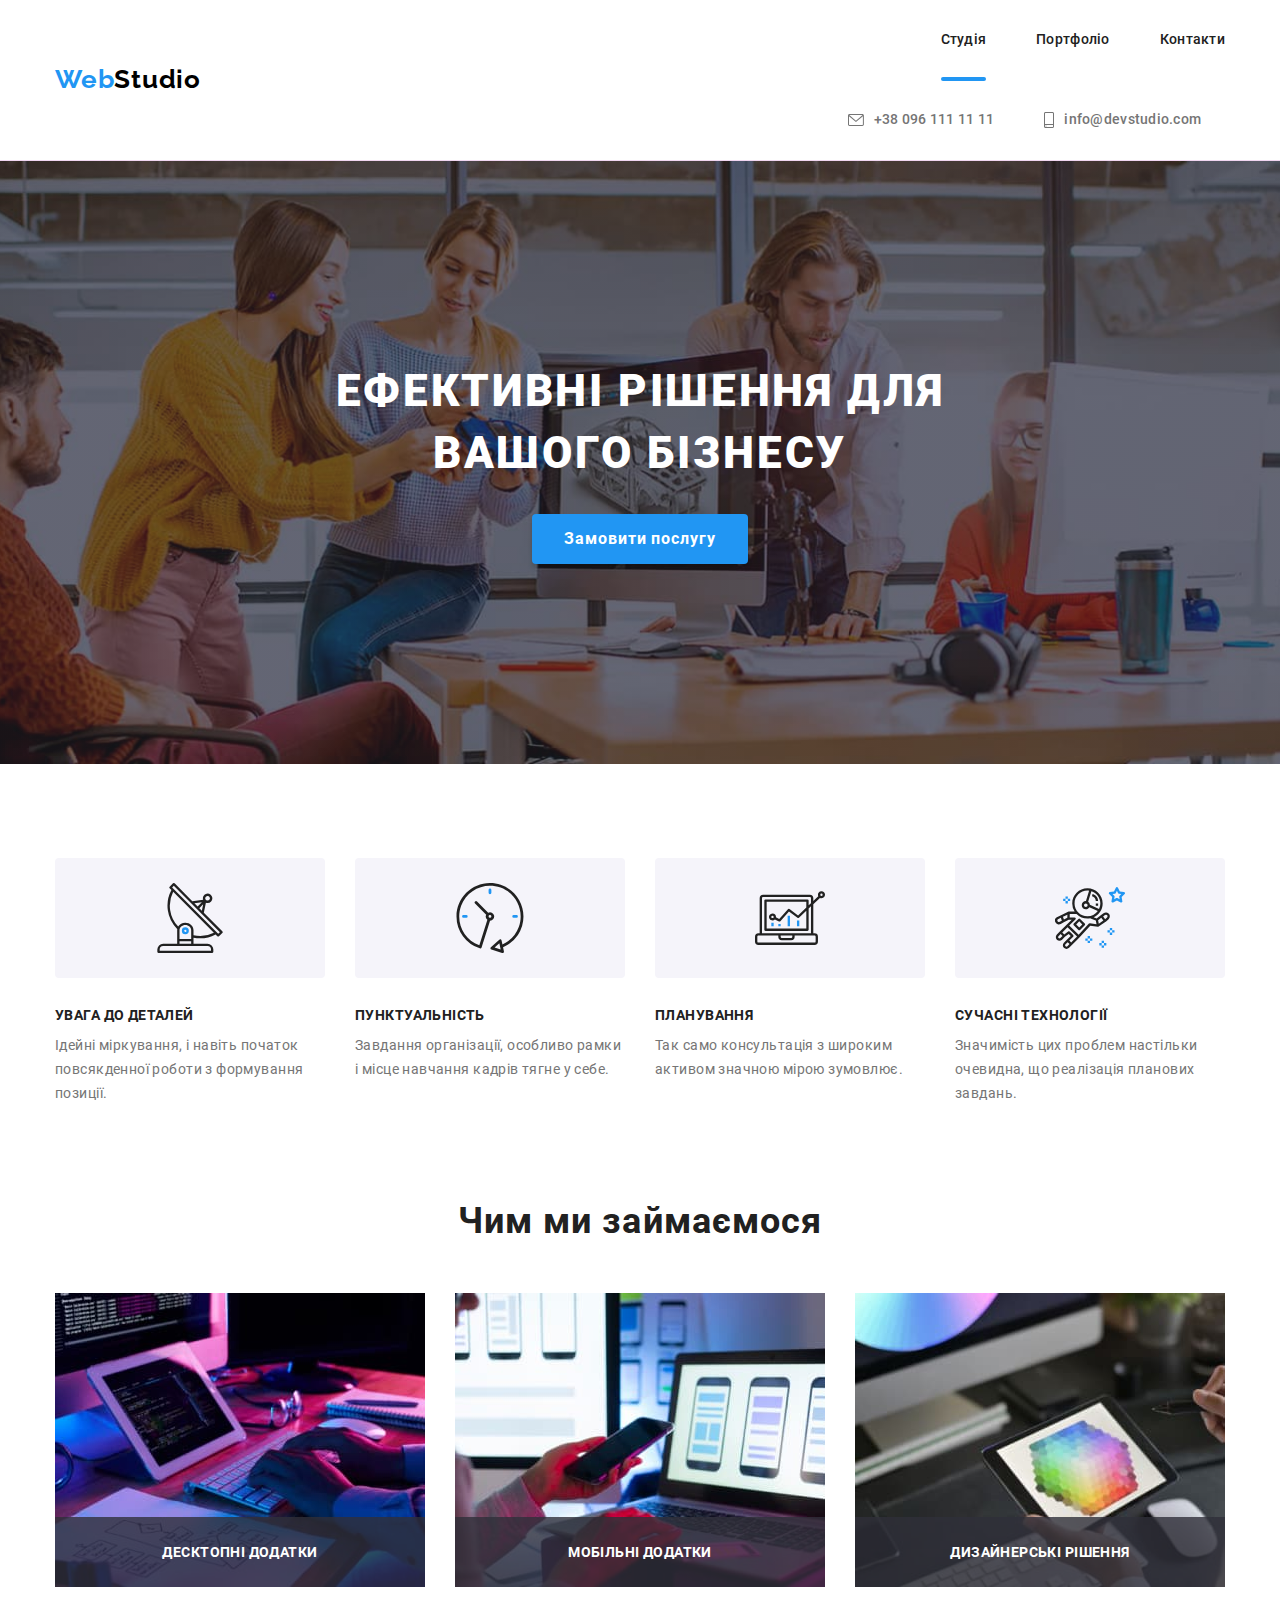
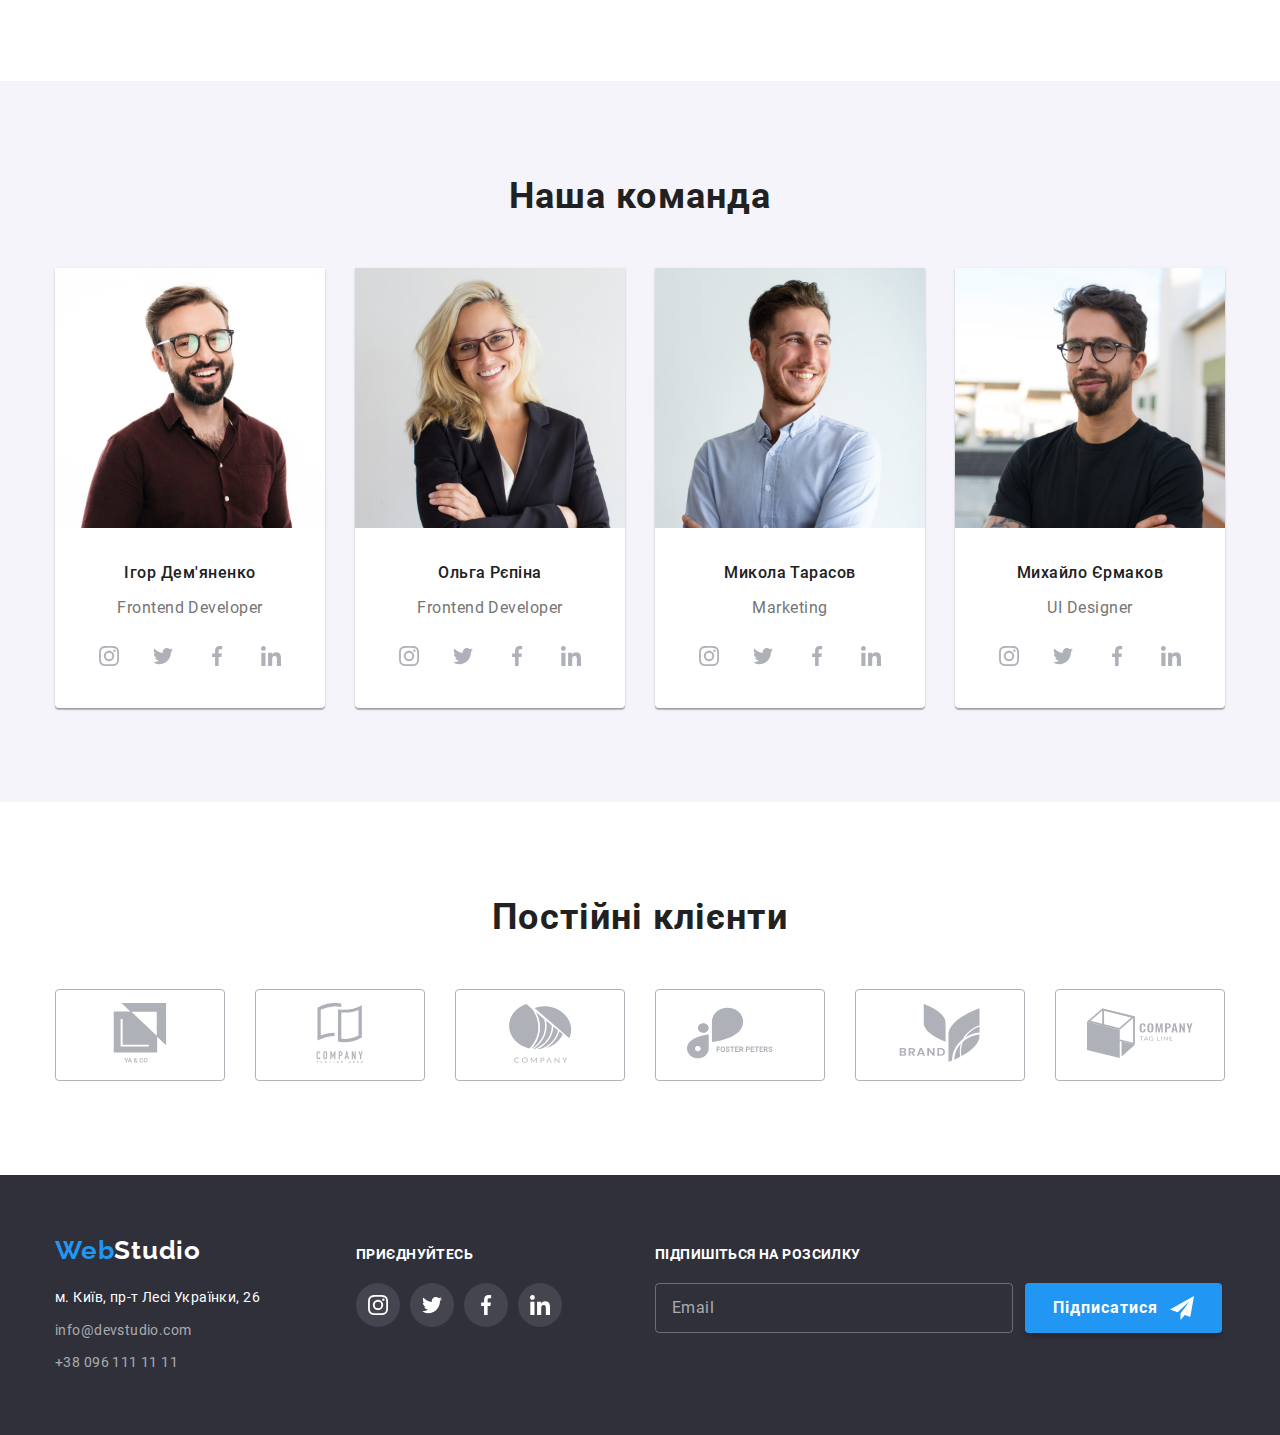
==== commit ca8dc290: "1.1 ver" ====
--- a/index.html
+++ b/index.html
@@ -10,41 +10,48 @@
   </head>
   <body>
     <header class="page-header">
-      <div class="container header-flex">
-        <a class="main-logo__link" href="./index.html"
-          >Web<span class="main-logo__header">Studio</span></a
-        >
-        <nav>
-          <ul class="site-nav">
-            <li class="site-nav__item">
-              <a class="site-nav__link site-nav__current" href="./index.html">Студія</a>
-            </li>
-            <li class="site-nav__item">
-              <a class="site-nav__link" href="./portfolio.html">Портфоліо</a>
-            </li>
-            <li class="site-nav__item"><a class="site-nav__link" href="#">Контакти</a></li>
-          </ul>
+      <div class="container">
+        <nav class="nav-header">
+          <a class="main-logo__link" href="./index.html"
+            >Web<span class="main-logo__header">Studio</span></a
+          >
+          <button class="menu-button__open js-open-menu" type="button">
+            <svg width="40" height="40">
+              <use href="./images/icons.svg#icon-menu"></use>
+            </svg>
+          </button>
+          <div class="container-menu">
+            <ul class="site-nav">
+              <li class="site-nav__item">
+                <a class="site-nav__link site-nav__current" href="./index.html">Студія</a>
+              </li>
+              <li class="site-nav__item">
+                <a class="site-nav__link" href="./portfolio.html">Портфоліо</a>
+              </li>
+              <li class="site-nav__item"><a class="site-nav__link" href="#">Контакти</a></li>
+            </ul>
+            <ul class="site-contact">
+              <li class="site-contact__item">
+                <a class="site-contact__link" href="tel:+380961111111"
+                  ><span
+                    ><svg class="site-contact__icon" width="16px" height="12px">
+                      <use href="./images/icons.svg#icon-envelope"></use>
+                    </svg> </span
+                  >+38 096 111 11 11</a
+                >
+              </li>
+              <li class="site-contact__item">
+                <a class="site-contact__link" href="mailto:info@devstudio.com"
+                  ><span
+                    ><svg class="site-contact__icon" width="10px" height="16px">
+                      <use href="./images/icons.svg#icon-smartphone"></use>
+                    </svg> </span
+                  >info@devstudio.com</a
+                >
+              </li>
+            </ul>
+          </div>
         </nav>
-        <ul class="site-contact">
-          <li class="site-contact__item">
-            <a class="site-contact__link" href="tel:+380961111111"
-              ><span
-                ><svg class="site-contact__icon" width="16px" height="12px">
-                  <use href="./images/icons.svg#icon-envelope"></use>
-                </svg> </span
-              >+38 096 111 11 11</a
-            >
-          </li>
-          <li class="site-contact__item">
-            <a class="site-contact__link" href="mailto:info@devstudio.com"
-              ><span
-                ><svg class="site-contact__icon" width="10px" height="16px">
-                  <use href="./images/icons.svg#icon-smartphone"></use>
-                </svg> </span
-              >info@devstudio.com</a
-            >
-          </li>
-        </ul>
       </div>
     </header>
     <main>
@@ -333,72 +340,6 @@
           </ul>
         </div>
       </section>
-      <div data-modal class="backdrop is-hidden">
-        <div class="modal">
-          <button class="button-close" type="button" data-modal-close>
-            <svg class="button-close__icon" width="18" height="18">
-              <use href="./images/icons.svg#close-icon"></use>
-            </svg>
-          </button>
-
-          <div class="modal-box">
-            <h2 class="modal-box__text">Залиште свої дані, ми вам передзвонимо</h2>
-
-            <form>
-              <div class="modal-form">
-                <label class="modal-form__label" for="name">Имя</label>
-                <div class="modal-form__meta">
-                  <input class="modal-form__input" type="text" name="name" id="name" />
-                  <svg class="modal-form__icon">
-                    <use href="./images/icons.svg#person-icon"></use>
-                  </svg>
-                </div>
-              </div>
-              <div class="modal-form">
-                <label class="modal-form__label" for="tel">Телефон</label>
-                <div class="modal-form__meta">
-                  <input class="modal-form__input" type="tel" name="phone" id="tel" />
-                  <svg class="modal-form__icon">
-                    <use href="./images/icons.svg#phone-icon"></use>
-                  </svg>
-                </div>
-              </div>
-              <div class="modal-form">
-                <label class="modal-form__label" for="post">Пошта</label>
-                <div class="modal-form__meta">
-                  <input class="modal-form__input" type="email" name="post" id="post" />
-                  <svg class="modal-form__icon">
-                    <use href="./images/icons.svg#email-icon"></use>
-                  </svg>
-                </div>
-              </div>
-              <div class="modal-form">
-                <label class="modal-form__label" for="feedback">Коментар</label>
-                <textarea
-                  class="modal_form__feedback"
-                  name="feedback"
-                  id="feedback"
-                  placeholder="Введіть текст"
-                  rows="5"
-                ></textarea>
-              </div>
-              <div class="modal-checkbox">
-                <label class="modal-checkbox__label" for="terms">
-                  <input class="modal-checkbox__input" type="checkbox" name="terms" id="terms" />
-                  <span class="modal-checkbox__icon"></span>
-                  <span
-                    >Погоджуюся з розсилкою та приймаю
-                    <a class="modal-checkbox__link" href="#">Умови договору</a></span
-                  >
-                </label>
-              </div>
-              <div class="modal-button">
-                <button class="button-send" type="submit">Відправити</button>
-              </div>
-            </form>
-          </div>
-        </div>
-      </div>
     </main>
 
     <footer class="page-footer">
@@ -483,6 +424,108 @@
         </div>
       </div>
     </footer>
+
+    <!--Mobile menu  -->
+
+    <div class="mobile-menu js-menu-container">
+      <button class="mobile-menu__close-button js-close-menu" id="mobile-menu">
+        <svg width="40" height="40">
+          <use href="./images/icons.svg#icon-close"></use>
+        </svg>
+      </button>
+      <nav class="mobile-menu__nav">
+        <ul>
+          <li><a class="" href="#"></a></li>
+          <li><a class="" href="#"></a></li>
+          <li><a class="" href="#"></a></li>
+        </ul>
+        <ul class="mobile-subscribe">
+          <li class="mobile-subscribe__item">
+            <a class="mobile-subscribe__link" href="#">Instagram</a>
+          </li>
+          <li class="mobile-subscribe__item">
+            <a class="mobile-subscribe__link" href="#">Twitter</a>
+          </li>
+          <li class="mobile-subscribe__item">
+            <a class="mobile-subscribe__link" href="#">Facebook</a>
+          </li>
+          <li class="mobile-subscribe__item">
+            <a class="mobile-subscribe__link" href="#">LinkedIn</a>
+          </li>
+        </ul>
+      </nav>
+    </div>
+
+    <!-- Modal window -->
+
+    <div data-modal class="backdrop is-hidden">
+      <div class="modal">
+        <button class="button-close" type="button" data-modal-close>
+          <svg class="button-close__icon" width="18" height="18">
+            <use href="./images/icons.svg#close-icon"></use>
+          </svg>
+        </button>
+
+        <div class="modal-box">
+          <h2 class="modal-box__text">Залиште свої дані, ми вам передзвонимо</h2>
+
+          <form>
+            <div class="modal-form">
+              <label class="modal-form__label" for="name">Имя</label>
+              <div class="modal-form__meta">
+                <input class="modal-form__input" type="text" name="name" id="name" />
+                <svg class="modal-form__icon">
+                  <use href="./images/icons.svg#person-icon"></use>
+                </svg>
+              </div>
+            </div>
+            <div class="modal-form">
+              <label class="modal-form__label" for="tel">Телефон</label>
+              <div class="modal-form__meta">
+                <input class="modal-form__input" type="tel" name="phone" id="tel" />
+                <svg class="modal-form__icon">
+                  <use href="./images/icons.svg#phone-icon"></use>
+                </svg>
+              </div>
+            </div>
+            <div class="modal-form">
+              <label class="modal-form__label" for="post">Пошта</label>
+              <div class="modal-form__meta">
+                <input class="modal-form__input" type="email" name="post" id="post" />
+                <svg class="modal-form__icon">
+                  <use href="./images/icons.svg#email-icon"></use>
+                </svg>
+              </div>
+            </div>
+            <div class="modal-form">
+              <label class="modal-form__label" for="feedback">Коментар</label>
+              <textarea
+                class="modal_form__feedback"
+                name="feedback"
+                id="feedback"
+                placeholder="Введіть текст"
+                rows="5"
+              ></textarea>
+            </div>
+            <div class="modal-checkbox">
+              <label class="modal-checkbox__label" for="terms">
+                <input class="modal-checkbox__input" type="checkbox" name="terms" id="terms" />
+                <span class="modal-checkbox__icon"></span>
+                <span
+                  >Погоджуюся з розсилкою та приймаю
+                  <a class="modal-checkbox__link" href="#">Умови договору</a></span
+                >
+              </label>
+            </div>
+            <div class="modal-button">
+              <button class="button-send" type="submit">Відправити</button>
+            </div>
+          </form>
+        </div>
+      </div>
+    </div>
+
+    <script src="./js/mobile-menu.js"></script>
     <script src="./js/modal.js"></script>
   </body>
 </html>
--- a/css/main.min.css
+++ b/css/main.min.css
@@ -1 +1 @@
-/*! modern-normalize v1.1.0 | MIT License | https://github.com/sindresorhus/modern-normalize */*,::before,::after{-webkit-box-sizing:border-box;box-sizing:border-box}html{line-height:1.15;-webkit-text-size-adjust:100%;-moz-tab-size:4;-o-tab-size:4;tab-size:4}body{margin:0;font-family:system-ui,-apple-system,"Segoe UI",Roboto,Helvetica,Arial,sans-serif,"Apple Color Emoji","Segoe UI Emoji"}hr{height:0;color:inherit}abbr[title]{-webkit-text-decoration:underline dotted;text-decoration:underline dotted}b,strong{font-weight:bolder}code,kbd,samp,pre{font-family:ui-monospace,SFMono-Regular,Consolas,"Liberation Mono",Menlo,monospace;font-size:1em}small{font-size:80%}sub,sup{font-size:75%;line-height:0;position:relative;vertical-align:baseline}sub{bottom:-0.25em}sup{top:-0.5em}table{text-indent:0;border-color:inherit}button,input,optgroup,select,textarea{font-family:inherit;font-size:100%;line-height:1.15;margin:0}button,select{text-transform:none}button,[type=button],[type=reset],[type=submit]{-webkit-appearance:button}::-moz-focus-inner{border-style:none;padding:0}:-moz-focusring{outline:1px dotted ButtonText}:-moz-ui-invalid{box-shadow:none}legend{padding:0}progress{vertical-align:baseline}::-webkit-inner-spin-button,::-webkit-outer-spin-button{height:auto}[type=search]{-webkit-appearance:textfield;outline-offset:-2px}::-webkit-search-decoration{-webkit-appearance:none}::-webkit-file-upload-button{-webkit-appearance:button;font:inherit}summary{display:list-item}body{color:#212121;font-family:"Roboto",sans-serif;background-color:#fff}a{text-decoration:none}h1,h2,h3,p{margin:0;padding:0}img{display:block;max-width:100%;height:auto}ul{list-style:none;margin:0;padding:0}.clients-caption,.team-caption,.study-caption{margin-bottom:50px;font-size:36px;line-height:1.2;text-align:center;letter-spacing:.03em}.button-send,.form-spam__button,.order__button{font-family:"Roboto",sans-serif;font-weight:700;font-size:16px;line-height:1.88;letter-spacing:.06em;cursor:pointer;color:#fff;background:#2196f3;-webkit-box-shadow:0px 4px 4px rgba(0,0,0,.15);box-shadow:0px 4px 4px rgba(0,0,0,.15);border:none;border-radius:4px}.modal-button,.form-spam__button,.team-contact__link,.team-contact,.subscribe-set__link,.clients-set__icon,.clients-set{display:-webkit-box;display:-ms-flexbox;display:flex;-webkit-box-align:center;-ms-flex-align:center;align-items:center;-webkit-box-pack:center;-ms-flex-pack:center;justify-content:center}.is-hidden{opacity:0;pointer-events:none}.is-hidden .modal{-webkit-transform:translate(-50%, -50%) scale(1.1);transform:translate(-50%, -50%) scale(1.1)}.site-nav__current{color:#2196f3}.site-nav__current::after{position:absolute;left:0;bottom:-1px;content:"";display:block;width:100%;height:4px;background-color:#2196f3;border-radius:4px}@font-face{font-family:"Roboto";font-style:normal;font-weight:400;src:url("../fonts/roboto-v30-latin_cyrillic-regular.eot");src:local(""),url("../fonts/roboto-v30-latin_cyrillic-regular.eot?#iefix") format("embedded-opentype"),url("../fonts/roboto-v30-latin_cyrillic-regular.woff2") format("woff2"),url("../fonts/roboto-v30-latin_cyrillic-regular.woff") format("woff"),url("../fonts/roboto-v30-latin_cyrillic-regular.ttf") format("truetype"),url("../fonts/roboto-v30-latin_cyrillic-regular.svg#Roboto") format("svg")}@font-face{font-family:"Roboto";font-style:normal;font-weight:500;src:url("../fonts/roboto-v30-latin_cyrillic-500.eot");src:local(""),url("../fonts/roboto-v30-latin_cyrillic-500.eot?#iefix") format("embedded-opentype"),url("../fonts/roboto-v30-latin_cyrillic-500.woff2") format("woff2"),url("../fonts/roboto-v30-latin_cyrillic-500.woff") format("woff"),url("../fonts/roboto-v30-latin_cyrillic-500.ttf") format("truetype"),url("../fonts/roboto-v30-latin_cyrillic-500.svg#Roboto") format("svg")}@font-face{font-family:"Roboto";font-style:normal;font-weight:700;src:url("../fonts/roboto-v30-latin_cyrillic-700.eot");src:local(""),url("../fonts/roboto-v30-latin_cyrillic-700.eot?#iefix") format("embedded-opentype"),url("../fonts/roboto-v30-latin_cyrillic-700.woff2") format("woff2"),url("../fonts/roboto-v30-latin_cyrillic-700.woff") format("woff"),url("../fonts/roboto-v30-latin_cyrillic-700.ttf") format("truetype"),url("../fonts/roboto-v30-latin_cyrillic-700.svg#Roboto") format("svg")}@font-face{font-family:"Roboto";font-style:normal;font-weight:900;src:url("../fonts/roboto-v30-latin_cyrillic-900.eot");src:local(""),url("../fonts/roboto-v30-latin_cyrillic-900.eot?#iefix") format("embedded-opentype"),url("../fonts/roboto-v30-latin_cyrillic-900.woff2") format("woff2"),url("../fonts/roboto-v30-latin_cyrillic-900.woff") format("woff"),url("../fonts/roboto-v30-latin_cyrillic-900.ttf") format("truetype"),url("../fonts/roboto-v30-latin_cyrillic-900.svg#Roboto") format("svg")}@font-face{font-family:"Raleway";font-style:normal;font-weight:700;src:url("../fonts/raleway-v28-latin_cyrillic-700.eot");src:local(""),url("../fonts/raleway-v28-latin_cyrillic-700.eot?#iefix") format("embedded-opentype"),url("../fonts/raleway-v28-latin_cyrillic-700.woff2") format("woff2"),url("../fonts/raleway-v28-latin_cyrillic-700.woff") format("woff"),url("../fonts/raleway-v28-latin_cyrillic-700.ttf") format("truetype"),url("../fonts/raleway-v28-latin_cyrillic-700.svg#Raleway") format("svg")}.container{width:1200px;padding-left:15px;padding-right:15px;margin:0 auto}.section{padding-top:94px;padding-bottom:94px}.page-header{border-bottom:1px solid rgba(238,204,238,.8)}.header-flex{display:-webkit-box;display:-ms-flexbox;display:flex;-webkit-box-align:center;-ms-flex-align:center;align-items:center}.main-logo__link{color:#2196f3;font-family:"Raleway",sans-serif;font-weight:700;font-size:26px;line-height:1.2;letter-spacing:.03em}.main-logo__header{color:#000}.main-logo__footer{color:#fff}.site-nav{display:-webkit-box;display:-ms-flexbox;display:flex;padding-left:93px}.site-nav__item:not(:last-child){margin-right:50px}.site-nav__link{position:relative;display:block;padding-top:32px;padding-bottom:32px;color:inherit;font-family:"Roboto",sans-serif;font-weight:500;font-size:14px;line-height:1.14;letter-spacing:.02em;-webkit-transition:color 250ms cubic-bezier(0.4, 0, 0.2, 1);transition:color 250ms cubic-bezier(0.4, 0, 0.2, 1)}.site-nav__link:hover,.site-nav__link:focus{color:#2196f3}.site-contact{display:-webkit-box;display:-ms-flexbox;display:flex;margin-left:auto}.site-contact__item:not(:last-child){margin-right:50px}.site-contact__link{display:-webkit-box;display:-ms-flexbox;display:flex;-webkit-box-align:center;-ms-flex-align:center;align-items:center;padding-top:32px;padding-bottom:32px;color:#757575;font-family:"Roboto",sans-serif;font-weight:500;font-size:14px;line-height:1.14;letter-spacing:.02em;-webkit-transition:color 250ms cubic-bezier(0.4, 0, 0.2, 1);transition:color 250ms cubic-bezier(0.4, 0, 0.2, 1)}.site-contact__link:hover,.site-contact__link:focus{color:#2196f3}.site-contact__icon{display:-webkit-box;display:-ms-flexbox;display:flex;margin-right:10px;fill:currentColor}.site-contact__icon:hover,.site-contact__icon:focus{fill:#2196f3}.order{padding-top:200px;padding-bottom:200px;max-width:1600px;background-color:#2f303a;text-align:center;min-height:600px;margin-left:auto;margin-right:auto;background-image:-webkit-gradient(linear, left top, right top, from(rgba(47, 48, 58, 0.4)), to(rgba(47, 48, 58, 0.4))),url(../images/background.jpg);background-image:linear-gradient(to right, rgba(47, 48, 58, 0.4), rgba(47, 48, 58, 0.4)),url(../images/background.jpg);background-size:cover;background-position:center;background-repeat:no-repeat}.order__caption{max-width:696px;margin:0 auto 30px;color:#fff;font-weight:900;font-size:44px;line-height:1.4;letter-spacing:.06em;text-transform:uppercase}.backdrop{position:fixed;content:"";top:0;left:0;width:100%;height:100%;background:rgba(0,0,0,.2);-webkit-transition:opacity 250ms cubic-bezier(0.4, 0, 0.2, 1);transition:opacity 250ms cubic-bezier(0.4, 0, 0.2, 1)}.modal{position:absolute;top:50%;left:50%;width:528px;max-height:581px;height:100%;overflow:auto;background:#fff;-webkit-box-shadow:0px 1px 3px rgba(0,0,0,.12),0px 1px 1px rgba(0,0,0,.14),0px 2px 1px rgba(0,0,0,.2);box-shadow:0px 1px 3px rgba(0,0,0,.12),0px 1px 1px rgba(0,0,0,.14),0px 2px 1px rgba(0,0,0,.2);-webkit-transform:translate(-50%, -50%) scale(1);transform:translate(-50%, -50%) scale(1);-webkit-transition:-webkit-transform 250ms cubic-bezier(0.4, 0, 0.2, 1);transition:-webkit-transform 250ms cubic-bezier(0.4, 0, 0.2, 1);transition:transform 250ms cubic-bezier(0.4, 0, 0.2, 1);transition:transform 250ms cubic-bezier(0.4, 0, 0.2, 1), -webkit-transform 250ms cubic-bezier(0.4, 0, 0.2, 1)}.modal-box{display:-webkit-box;display:-ms-flexbox;display:flex;-webkit-box-orient:vertical;-webkit-box-direction:normal;-ms-flex-direction:column;flex-direction:column;padding:40px 40px}.modal-box__text{margin-bottom:12px;font-size:20px;line-height:1.15;text-align:center;letter-spacing:.03em;color:#212121}.modal-form{display:-webkit-box;display:-ms-flexbox;display:flex;-webkit-box-orient:vertical;-webkit-box-direction:normal;-ms-flex-direction:column;flex-direction:column;margin-bottom:10px}.modal-form:nth-child(4){margin-bottom:20px}.modal-form__label{margin-bottom:4px;font-size:12px;line-height:1.16;letter-spacing:.01em;color:#757575}.modal-form__meta{position:relative}.modal-form__input{width:100%;padding-left:42px;padding-top:12px;padding-bottom:12px;height:40px;outline:none;border:1px solid rgba(33,33,33,.2);border-radius:4px;cursor:pointer;-webkit-transition:border 250ms cubic-bezier(0.4, 0, 0.2, 1);transition:border 250ms cubic-bezier(0.4, 0, 0.2, 1)}.modal-form__input:focus-within{border:1px solid #2196f3}.modal-form__icon{position:absolute;top:50%;left:12px;-webkit-transform:translateY(-50%);transform:translateY(-50%);fill:#212121;width:18px;height:18px;-webkit-transition:fill 250ms cubic-bezier(0.4, 0, 0.2, 1);transition:fill 250ms cubic-bezier(0.4, 0, 0.2, 1)}.modal-form__meta:focus-within .modal-form__icon{fill:#2196f3}.modal_form__feedback{width:100%;height:120px;padding:12px 16px;outline:none;resize:none;cursor:pointer;border:1px solid rgba(33,33,33,.2);border-radius:4px;-webkit-transition:border 250ms cubic-bezier(0.4, 0, 0.2, 1);transition:border 250ms cubic-bezier(0.4, 0, 0.2, 1)}.modal_form__feedback::-webkit-input-placeholder{font-size:12px;line-height:1.2;letter-spacing:.01em;color:rgba(117,117,117,.5)}.modal_form__feedback::-moz-placeholder{font-size:12px;line-height:1.2;letter-spacing:.01em;color:rgba(117,117,117,.5)}.modal_form__feedback:-ms-input-placeholder{font-size:12px;line-height:1.2;letter-spacing:.01em;color:rgba(117,117,117,.5)}.modal_form__feedback::-ms-input-placeholder{font-size:12px;line-height:1.2;letter-spacing:.01em;color:rgba(117,117,117,.5)}.modal_form__feedback::placeholder{font-size:12px;line-height:1.2;letter-spacing:.01em;color:rgba(117,117,117,.5)}.modal_form__feedback:focus{border:1px solid #2196f3}.modal-checkbox{display:-webkit-box;display:-ms-flexbox;display:flex;-webkit-box-pack:center;-ms-flex-pack:center;justify-content:center;margin-bottom:30px}.modal-checkbox__label{display:-webkit-box;display:-ms-flexbox;display:flex;-webkit-box-align:center;-ms-flex-align:center;align-items:center;gap:7px;color:#757575;font-size:14px;line-height:1.71;letter-spacing:.03em}.modal-checkbox__input{position:absolute;width:1px;height:1px;margin:-1px;border:0;padding:0;clip:rect(0 0 0 0);overflow:hidden}.modal-checkbox__input:checked+.modal-checkbox__icon{border-color:rgba(0,0,0,0);background-size:contain;background-color:#2196f3;background-image:url("../images/check.svg");background-origin:border-box}.modal-checkbox__icon{display:inline-block;width:16px;height:15px;border:2px solid #212121;border-radius:4px;-webkit-transition:background-color 250ms cubic-bezier(0.4, 0, 0.2, 1),border 250ms cubic-bezier(0.4, 0, 0.2, 1);transition:background-color 250ms cubic-bezier(0.4, 0, 0.2, 1),border 250ms cubic-bezier(0.4, 0, 0.2, 1)}.modal-checkbox__link{color:#2196f3;text-decoration:underline}.main-skill{display:-webkit-box;display:-ms-flexbox;display:flex}.main-skill__item:not(:last-child){margin-right:30px}.main-skill__icon{display:-webkit-box;display:-ms-flexbox;display:flex;-webkit-box-align:center;-ms-flex-align:center;align-items:center;-webkit-box-pack:center;-ms-flex-pack:center;justify-content:center;width:270px;height:120px;margin-bottom:30px;background:#f5f4fa;border-radius:4px}.main-skill__caption{margin-bottom:10px;font-weight:700;font-size:14px;line-height:1.14;letter-spacing:.03em;text-transform:uppercase}.main-skill__text{color:#757575;font-size:14px;line-height:1.7;letter-spacing:.03em}.study{padding-top:0}.product-set{display:-webkit-box;display:-ms-flexbox;display:flex}.product-set__item:not(:last-child){margin-right:30px}.product-set__box{position:relative}.product-set__case{display:inline-block;position:absolute;left:0;bottom:0;width:100%;height:70px;background-color:rgba(47,48,58,.8)}.product-set__text{position:absolute;top:50%;left:50%;-webkit-transform:translate(-50%, -50%);transform:translate(-50%, -50%);font-size:14px;line-height:1.2;letter-spacing:.03em;text-transform:uppercase;color:#fff}.team{background:#f5f4fa}.team-card{display:-webkit-box;display:-ms-flexbox;display:flex}.team-card__item{background-color:#fff;-webkit-box-shadow:0px 1px 3px rgba(0,0,0,.12),0px 1px 1px rgba(0,0,0,.14),0px 2px 1px rgba(0,0,0,.2);box-shadow:0px 1px 3px rgba(0,0,0,.12),0px 1px 1px rgba(0,0,0,.14),0px 2px 1px rgba(0,0,0,.2);border-radius:0px 0px 4px 4px}.team-card__item:not(:last-child){margin-right:30px}.team-card__meta{padding-top:30px}.team-card__name{margin-bottom:10px;font-weight:500;font-size:16px;line-height:1.9;letter-spacing:.03em;text-align:center}.team-card__profession{color:#757575;font-size:16px;line-height:1.2;letter-spacing:.03em;text-align:center}.clients-set{gap:30px}.clients-set__icon{width:170px;height:92px;fill:#afb1b8;border-radius:4px;border:1px solid #afb1b8;cursor:pointer;-webkit-transition:fill 250ms cubic-bezier(0.4, 0, 0.2, 1),border 250ms cubic-bezier(0.4, 0, 0.2, 1);transition:fill 250ms cubic-bezier(0.4, 0, 0.2, 1),border 250ms cubic-bezier(0.4, 0, 0.2, 1)}.clients-set__icon:hover,.clients-set__icon:focus{fill:#2196f3;border:1px solid #2196f3}.clients-set__icon:focus,.clients-set__icon:hover .clients-set__link{fill:#2196f3}.clients-set__link{fill:#afb1b8;-webkit-transition:fill 250ms cubic-bezier(0.4, 0, 0.2, 1);transition:fill 250ms cubic-bezier(0.4, 0, 0.2, 1)}.page-footer{padding-top:60px;padding-bottom:60px;background-color:#2f303a}.footer{display:-webkit-box;display:-ms-flexbox;display:flex;-webkit-box-align:baseline;-ms-flex-align:baseline;align-items:baseline}.box-spam{margin-left:93px}.spam-caption{margin-bottom:20px;font-weight:700;font-size:14px;line-height:1.2;letter-spacing:.03em;text-transform:uppercase;color:#fff}.form-spam{display:-webkit-box;display:-ms-flexbox;display:flex}.form-spam__input{width:358px;height:50px;padding-top:15px;padding-bottom:15px;padding-left:16px;color:#fff;outline:none;background:rgba(0,0,0,0);border:1px solid rgba(255,255,255,.3);-webkit-filter:drop-shadow(0px 4px 4px 0px 4px 4px rgba(0, 0, 0, 0.15));filter:drop-shadow(0px 4px 4px 0px 4px 4px rgba(0, 0, 0, 0.15));border-radius:4px}.form-spam__input::-webkit-input-placeholder{font-weight:400;font-size:16px;line-height:1.3;letter-spacing:.03em;color:rgba(255,255,255,.6)}.form-spam__input::-moz-placeholder{font-weight:400;font-size:16px;line-height:1.3;letter-spacing:.03em;color:rgba(255,255,255,.6)}.form-spam__input:-ms-input-placeholder{font-weight:400;font-size:16px;line-height:1.3;letter-spacing:.03em;color:rgba(255,255,255,.6)}.form-spam__input::-ms-input-placeholder{font-weight:400;font-size:16px;line-height:1.3;letter-spacing:.03em;color:rgba(255,255,255,.6)}.form-spam__input::placeholder{font-weight:400;font-size:16px;line-height:1.3;letter-spacing:.03em;color:rgba(255,255,255,.6)}.box-communications{width:231px}.contact-footer{margin-bottom:9px;font-style:normal;font-weight:400;font-size:14px;line-height:1.7;letter-spacing:.03em;color:rgba(255,255,255,.6)}.contact-footer:first-child{margin-top:20px}.contact-footer:last-child{margin-bottom:0px}.contact-footer__map{color:#fff}.contact-footer__map:hover,.contact-footer__map:focus{color:#2196f3}.contact-footer__link{color:rgba(255,255,255,.6)}.contact-footer__link:hover,.contact-footer__link:focus{color:#2196f3}.box-subscribe{margin-left:70px}.subscribe-caption{color:#fff;margin-bottom:20px;font-size:14px;line-height:1.2;letter-spacing:.03em;text-transform:uppercase}.subscribe-set{display:-webkit-box;display:-ms-flexbox;display:flex;-webkit-box-align:baseline;-ms-flex-align:baseline;align-items:baseline;-webkit-box-pack:center;-ms-flex-pack:center;justify-content:center;gap:10px}.subscribe-set__item{width:44px;height:44px}.subscribe-set__link{width:100%;height:100%;fill:#fff;border-radius:50%;background-color:rgba(255,255,255,.1);-webkit-transition:background-color 250ms cubic-bezier(0.4, 0, 0.2, 1);transition:background-color 250ms cubic-bezier(0.4, 0, 0.2, 1)}.subscribe-set__link:hover,.subscribe-set__link:focus{background-color:#2196f3}.team-contact{gap:10px;padding:16px 32px 30px}.team-contact__item{width:44px;height:44px}.team-contact__link{width:100%;height:100%;fill:#afb1b8;border-radius:50%;background-color:#fff;-webkit-transition:fill 250ms cubic-bezier(0.4, 0, 0.2, 1),background-color 250ms cubic-bezier(0.4, 0, 0.2, 1);transition:fill 250ms cubic-bezier(0.4, 0, 0.2, 1),background-color 250ms cubic-bezier(0.4, 0, 0.2, 1)}.team-contact__link:hover,.team-contact__link:focus{fill:#fff;background-color:#2196f3}.order__button{padding:10px 32px}.button-close{position:absolute;right:8px;top:8px;width:30px;height:30px;background:none;border-radius:50%;border:rgba(0,0,0,0);cursor:pointer}.button-close__icon{position:absolute;top:50%;left:50%;-webkit-transform:translate(-50%, -50%);transform:translate(-50%, -50%);fill:#000;-webkit-transition:fill 250ms cubic-bezier(0.4, 0, 0.2, 1);transition:fill 250ms cubic-bezier(0.4, 0, 0.2, 1)}.button-close__icon:hover,.button-close__icon:focus{fill:#2196f3}.form-spam__button{margin-left:12px;padding:10px 28px}.form-spam__icon{margin-left:12px;width:24px;height:24px;fill:#fff}.button-send{padding:10px 52px;-webkit-transition:background-color 250ms cubic-bezier(0.4, 0, 0.2, 1);transition:background-color 250ms cubic-bezier(0.4, 0, 0.2, 1)}.button-send:hover,.button-send:focus{background-color:#188ce8}.filtr-set{display:-webkit-box;display:-ms-flexbox;display:flex;margin-bottom:50px;-webkit-box-pack:center;-ms-flex-pack:center;justify-content:center;-webkit-box-align:center;-ms-flex-align:center;align-items:center}.filtr-set__item:not(:last-child){margin-right:8px}.filtr-set__button{display:inline-block;padding:6px 22px;color:inherit;cursor:pointer;font-family:"Roboto",sans-serif;font-weight:500;font-size:16px;line-height:1.6;text-align:center;letter-spacing:.03em;background:#f5f4fa;border-radius:4px;border-color:rgba(0,0,0,0);-webkit-transition:color 250ms cubic-bezier(0.4, 0, 0.2, 1),background-color 250ms cubic-bezier(0.4, 0, 0.2, 1),-webkit-box-shadow 250ms cubic-bezier(0.4, 0, 0.2, 1);transition:color 250ms cubic-bezier(0.4, 0, 0.2, 1),background-color 250ms cubic-bezier(0.4, 0, 0.2, 1),-webkit-box-shadow 250ms cubic-bezier(0.4, 0, 0.2, 1);transition:color 250ms cubic-bezier(0.4, 0, 0.2, 1),background-color 250ms cubic-bezier(0.4, 0, 0.2, 1),box-shadow 250ms cubic-bezier(0.4, 0, 0.2, 1);transition:color 250ms cubic-bezier(0.4, 0, 0.2, 1),background-color 250ms cubic-bezier(0.4, 0, 0.2, 1),box-shadow 250ms cubic-bezier(0.4, 0, 0.2, 1),-webkit-box-shadow 250ms cubic-bezier(0.4, 0, 0.2, 1)}.filtr-set__button:hover,.filtr-set__button:focus{color:#fff;background-color:#2196f3;-webkit-box-shadow:0px 3px 1px rgba(0,0,0,.1),0px 1px 2px rgba(0,0,0,.08),0px 2px 2px rgba(0,0,0,.12);box-shadow:0px 3px 1px rgba(0,0,0,.1),0px 1px 2px rgba(0,0,0,.08),0px 2px 2px rgba(0,0,0,.12)}.product-card{display:-webkit-box;display:-ms-flexbox;display:flex;-ms-flex-wrap:wrap;flex-wrap:wrap}.product-card__item:not(:nth-child(3n)){margin-right:30px}.product-card__item:not(:nth-child(n+7)){margin-bottom:30px}.product-card__link{display:block;-webkit-transition:-webkit-box-shadow 250ms cubic-bezier(0.4, 0, 0.2, 1);transition:-webkit-box-shadow 250ms cubic-bezier(0.4, 0, 0.2, 1);transition:box-shadow 250ms cubic-bezier(0.4, 0, 0.2, 1);transition:box-shadow 250ms cubic-bezier(0.4, 0, 0.2, 1), -webkit-box-shadow 250ms cubic-bezier(0.4, 0, 0.2, 1)}.product-card__link:hover,.product-card__link:focus{-webkit-box-shadow:0px 1px 1px rgba(0,0,0,.12),0px 4px 4px rgba(0,0,0,.06),1px 4px 6px rgba(0,0,0,.16);box-shadow:0px 1px 1px rgba(0,0,0,.12),0px 4px 4px rgba(0,0,0,.06),1px 4px 6px rgba(0,0,0,.16)}.product-card__icon{position:relative;overflow:hidden}.overlay-card{display:inline-block;position:absolute;left:0;bottom:0;width:100%;height:100%;-webkit-transform:translateY(100%);transform:translateY(100%);-webkit-transition:-webkit-transform 250ms cubic-bezier(0.4, 0, 0.2, 1);transition:-webkit-transform 250ms cubic-bezier(0.4, 0, 0.2, 1);transition:transform 250ms cubic-bezier(0.4, 0, 0.2, 1);transition:transform 250ms cubic-bezier(0.4, 0, 0.2, 1), -webkit-transform 250ms cubic-bezier(0.4, 0, 0.2, 1);background-color:#2196f3}.product-card__link:hover .overlay-card{-webkit-transform:translateY(0);transform:translateY(0)}.overlay-card__text{position:absolute;padding:63px 24px;font-size:18px;line-height:1.56;letter-spacing:.03em;color:#fff}.product-card__box{padding:20px 24px;border-bottom:1px solid #eee;border-left:1px solid #eee;border-right:1px solid #eee}.product-card__name{color:#212121;margin-bottom:4px;font-weight:700;font-size:18px;line-height:2;letter-spacing:.06em}.product-card__filtr{color:#757575;font-size:16px;line-height:1.9;letter-spacing:.03em}/*# sourceMappingURL=main.min.css.map */+/*! modern-normalize v1.1.0 | MIT License | https://github.com/sindresorhus/modern-normalize */*,::before,::after{-webkit-box-sizing:border-box;box-sizing:border-box}html{line-height:1.15;-webkit-text-size-adjust:100%;-moz-tab-size:4;-o-tab-size:4;tab-size:4}body{margin:0;font-family:system-ui,-apple-system,"Segoe UI",Roboto,Helvetica,Arial,sans-serif,"Apple Color Emoji","Segoe UI Emoji"}hr{height:0;color:inherit}abbr[title]{-webkit-text-decoration:underline dotted;text-decoration:underline dotted}b,strong{font-weight:bolder}code,kbd,samp,pre{font-family:ui-monospace,SFMono-Regular,Consolas,"Liberation Mono",Menlo,monospace;font-size:1em}small{font-size:80%}sub,sup{font-size:75%;line-height:0;position:relative;vertical-align:baseline}sub{bottom:-0.25em}sup{top:-0.5em}table{text-indent:0;border-color:inherit}button,input,optgroup,select,textarea{font-family:inherit;font-size:100%;line-height:1.15;margin:0}button,select{text-transform:none}button,[type=button],[type=reset],[type=submit]{-webkit-appearance:button}::-moz-focus-inner{border-style:none;padding:0}:-moz-focusring{outline:1px dotted ButtonText}:-moz-ui-invalid{box-shadow:none}legend{padding:0}progress{vertical-align:baseline}::-webkit-inner-spin-button,::-webkit-outer-spin-button{height:auto}[type=search]{-webkit-appearance:textfield;outline-offset:-2px}::-webkit-search-decoration{-webkit-appearance:none}::-webkit-file-upload-button{-webkit-appearance:button;font:inherit}summary{display:list-item}body{color:#212121;font-family:"Roboto",sans-serif;background-color:#fff}a{text-decoration:none}h1,h2,h3,p{margin:0;padding:0}img{display:block;max-width:100%;height:auto}ul{list-style:none;margin:0;padding:0}.clients-caption,.team-caption,.study-caption{margin-bottom:50px;font-size:36px;line-height:1.2;text-align:center;letter-spacing:.03em}.button-send,.form-spam__button,.order__button{font-family:"Roboto",sans-serif;font-weight:700;font-size:16px;line-height:1.88;letter-spacing:.06em;cursor:pointer;color:#fff;background:#2196f3;-webkit-box-shadow:0px 4px 4px rgba(0,0,0,.15);box-shadow:0px 4px 4px rgba(0,0,0,.15);border:none;border-radius:4px}.modal-button,.form-spam__button,.team-contact__link,.team-contact,.subscribe-set__link,.clients-set__icon{display:-webkit-box;display:-ms-flexbox;display:flex;-webkit-box-align:center;-ms-flex-align:center;align-items:center;-webkit-box-pack:center;-ms-flex-pack:center;justify-content:center}.is-hidden{opacity:0;pointer-events:none}.is-hidden .modal{-webkit-transform:translate(-50%, -50%) scale(1.1);transform:translate(-50%, -50%) scale(1.1)}.site-nav__current{color:#2196f3}.site-nav__current::after{position:absolute;left:0;bottom:-1px;content:"";display:block;width:100%;height:4px;background-color:#2196f3;border-radius:4px}@font-face{font-family:"Roboto";font-style:normal;font-weight:400;src:url("../fonts/roboto-v30-latin_cyrillic-regular.eot");src:local(""),url("../fonts/roboto-v30-latin_cyrillic-regular.eot?#iefix") format("embedded-opentype"),url("../fonts/roboto-v30-latin_cyrillic-regular.woff2") format("woff2"),url("../fonts/roboto-v30-latin_cyrillic-regular.woff") format("woff"),url("../fonts/roboto-v30-latin_cyrillic-regular.ttf") format("truetype"),url("../fonts/roboto-v30-latin_cyrillic-regular.svg#Roboto") format("svg")}@font-face{font-family:"Roboto";font-style:normal;font-weight:500;src:url("../fonts/roboto-v30-latin_cyrillic-500.eot");src:local(""),url("../fonts/roboto-v30-latin_cyrillic-500.eot?#iefix") format("embedded-opentype"),url("../fonts/roboto-v30-latin_cyrillic-500.woff2") format("woff2"),url("../fonts/roboto-v30-latin_cyrillic-500.woff") format("woff"),url("../fonts/roboto-v30-latin_cyrillic-500.ttf") format("truetype"),url("../fonts/roboto-v30-latin_cyrillic-500.svg#Roboto") format("svg")}@font-face{font-family:"Roboto";font-style:normal;font-weight:700;src:url("../fonts/roboto-v30-latin_cyrillic-700.eot");src:local(""),url("../fonts/roboto-v30-latin_cyrillic-700.eot?#iefix") format("embedded-opentype"),url("../fonts/roboto-v30-latin_cyrillic-700.woff2") format("woff2"),url("../fonts/roboto-v30-latin_cyrillic-700.woff") format("woff"),url("../fonts/roboto-v30-latin_cyrillic-700.ttf") format("truetype"),url("../fonts/roboto-v30-latin_cyrillic-700.svg#Roboto") format("svg")}@font-face{font-family:"Roboto";font-style:normal;font-weight:900;src:url("../fonts/roboto-v30-latin_cyrillic-900.eot");src:local(""),url("../fonts/roboto-v30-latin_cyrillic-900.eot?#iefix") format("embedded-opentype"),url("../fonts/roboto-v30-latin_cyrillic-900.woff2") format("woff2"),url("../fonts/roboto-v30-latin_cyrillic-900.woff") format("woff"),url("../fonts/roboto-v30-latin_cyrillic-900.ttf") format("truetype"),url("../fonts/roboto-v30-latin_cyrillic-900.svg#Roboto") format("svg")}@font-face{font-family:"Raleway";font-style:normal;font-weight:700;src:url("../fonts/raleway-v28-latin_cyrillic-700.eot");src:local(""),url("../fonts/raleway-v28-latin_cyrillic-700.eot?#iefix") format("embedded-opentype"),url("../fonts/raleway-v28-latin_cyrillic-700.woff2") format("woff2"),url("../fonts/raleway-v28-latin_cyrillic-700.woff") format("woff"),url("../fonts/raleway-v28-latin_cyrillic-700.ttf") format("truetype"),url("../fonts/raleway-v28-latin_cyrillic-700.svg#Raleway") format("svg")}.container{padding-left:15px;padding-right:15px;margin:0 auto}@media screen and (min-width: 480px){.container{width:480px}}@media screen and (min-width: 768px){.container{width:768px}}@media screen and (min-width: 1200px){.container{width:1200px}}@media screen and (max-width: 767px){.container-menu{display:none}}@media screen and (min-width: 1200px){.section{padding-top:94px;padding-bottom:94px}}.page-header{border-bottom:1px solid rgba(238,204,238,.8)}.nav-header{display:-webkit-box;display:-ms-flexbox;display:flex;-webkit-box-align:center;-ms-flex-align:center;align-items:center;-webkit-box-pack:justify;-ms-flex-pack:justify;justify-content:space-between}.main-logo__link{color:#2196f3;font-family:"Raleway",sans-serif;font-weight:700;font-size:26px;line-height:1.2;letter-spacing:.03em}@media screen and (max-width: 767px){.main-logo__link{padding-top:16px;padding-bottom:16px}}.main-logo__header{color:#000}.main-logo__footer{color:#fff}.nav{display:-webkit-box;display:-ms-flexbox;display:flex;-webkit-box-align:center;-ms-flex-align:center;align-items:center}.site-nav{display:-webkit-box;display:-ms-flexbox;display:flex;padding-left:93px}.site-nav__item:not(:last-child){margin-right:50px}.site-nav__link{position:relative;display:block;padding-top:32px;padding-bottom:32px;color:inherit;font-family:"Roboto",sans-serif;font-weight:500;font-size:14px;line-height:1.14;letter-spacing:.02em;-webkit-transition:color 250ms cubic-bezier(0.4, 0, 0.2, 1);transition:color 250ms cubic-bezier(0.4, 0, 0.2, 1)}.site-nav__link:hover,.site-nav__link:focus{color:#2196f3}.site-contact{display:-webkit-box;display:-ms-flexbox;display:flex;margin-left:auto}.site-contact__item:not(:last-child){margin-right:50px}.site-contact__link{display:-webkit-box;display:-ms-flexbox;display:flex;-webkit-box-align:center;-ms-flex-align:center;align-items:center;padding-top:32px;padding-bottom:32px;color:#757575;font-family:"Roboto",sans-serif;font-weight:500;font-size:14px;line-height:1.14;letter-spacing:.02em;-webkit-transition:color 250ms cubic-bezier(0.4, 0, 0.2, 1);transition:color 250ms cubic-bezier(0.4, 0, 0.2, 1)}.site-contact__link:hover,.site-contact__link:focus{color:#2196f3}.site-contact__icon{display:-webkit-box;display:-ms-flexbox;display:flex;margin-right:10px;fill:currentColor}.site-contact__icon:hover,.site-contact__icon:focus{fill:#2196f3}.order{padding-top:200px;padding-bottom:200px;max-width:1600px;background-color:#2f303a;text-align:center;min-height:600px;margin-left:auto;margin-right:auto;background-image:-webkit-gradient(linear, left top, right top, from(rgba(47, 48, 58, 0.4)), to(rgba(47, 48, 58, 0.4))),url(../images/background.jpg);background-image:linear-gradient(to right, rgba(47, 48, 58, 0.4), rgba(47, 48, 58, 0.4)),url(../images/background.jpg);background-size:cover;background-position:center;background-repeat:no-repeat}.order__caption{max-width:696px;margin:0 auto 30px;color:#fff;font-weight:900;font-size:44px;line-height:1.4;letter-spacing:.06em;text-transform:uppercase}.backdrop{position:fixed;content:"";top:0;left:0;width:100%;height:100%;background:rgba(0,0,0,.2);-webkit-transition:opacity 250ms cubic-bezier(0.4, 0, 0.2, 1);transition:opacity 250ms cubic-bezier(0.4, 0, 0.2, 1)}.modal{position:absolute;top:50%;left:50%;width:528px;max-height:581px;height:100%;overflow:auto;background:#fff;-webkit-box-shadow:0px 1px 3px rgba(0,0,0,.12),0px 1px 1px rgba(0,0,0,.14),0px 2px 1px rgba(0,0,0,.2);box-shadow:0px 1px 3px rgba(0,0,0,.12),0px 1px 1px rgba(0,0,0,.14),0px 2px 1px rgba(0,0,0,.2);-webkit-transform:translate(-50%, -50%) scale(1);transform:translate(-50%, -50%) scale(1);-webkit-transition:-webkit-transform 250ms cubic-bezier(0.4, 0, 0.2, 1);transition:-webkit-transform 250ms cubic-bezier(0.4, 0, 0.2, 1);transition:transform 250ms cubic-bezier(0.4, 0, 0.2, 1);transition:transform 250ms cubic-bezier(0.4, 0, 0.2, 1), -webkit-transform 250ms cubic-bezier(0.4, 0, 0.2, 1)}.modal-box{display:-webkit-box;display:-ms-flexbox;display:flex;-webkit-box-orient:vertical;-webkit-box-direction:normal;-ms-flex-direction:column;flex-direction:column;padding:40px 40px}.modal-box__text{margin-bottom:12px;font-size:20px;line-height:1.15;text-align:center;letter-spacing:.03em;color:#212121}.modal-form{display:-webkit-box;display:-ms-flexbox;display:flex;-webkit-box-orient:vertical;-webkit-box-direction:normal;-ms-flex-direction:column;flex-direction:column;margin-bottom:10px}.modal-form:nth-child(4){margin-bottom:20px}.modal-form__label{margin-bottom:4px;font-size:12px;line-height:1.16;letter-spacing:.01em;color:#757575}.modal-form__meta{position:relative}.modal-form__input{width:100%;padding-left:42px;padding-top:12px;padding-bottom:12px;height:40px;outline:none;border:1px solid rgba(33,33,33,.2);border-radius:4px;cursor:pointer;-webkit-transition:border 250ms cubic-bezier(0.4, 0, 0.2, 1);transition:border 250ms cubic-bezier(0.4, 0, 0.2, 1)}.modal-form__input:focus-within{border:1px solid #2196f3}.modal-form__icon{position:absolute;top:50%;left:12px;-webkit-transform:translateY(-50%);transform:translateY(-50%);fill:#212121;width:18px;height:18px;-webkit-transition:fill 250ms cubic-bezier(0.4, 0, 0.2, 1);transition:fill 250ms cubic-bezier(0.4, 0, 0.2, 1)}.modal-form__meta:focus-within .modal-form__icon{fill:#2196f3}.modal_form__feedback{width:100%;height:120px;padding:12px 16px;outline:none;resize:none;cursor:pointer;border:1px solid rgba(33,33,33,.2);border-radius:4px;-webkit-transition:border 250ms cubic-bezier(0.4, 0, 0.2, 1);transition:border 250ms cubic-bezier(0.4, 0, 0.2, 1)}.modal_form__feedback::-webkit-input-placeholder{font-size:12px;line-height:1.2;letter-spacing:.01em;color:rgba(117,117,117,.5)}.modal_form__feedback::-moz-placeholder{font-size:12px;line-height:1.2;letter-spacing:.01em;color:rgba(117,117,117,.5)}.modal_form__feedback:-ms-input-placeholder{font-size:12px;line-height:1.2;letter-spacing:.01em;color:rgba(117,117,117,.5)}.modal_form__feedback::-ms-input-placeholder{font-size:12px;line-height:1.2;letter-spacing:.01em;color:rgba(117,117,117,.5)}.modal_form__feedback::placeholder{font-size:12px;line-height:1.2;letter-spacing:.01em;color:rgba(117,117,117,.5)}.modal_form__feedback:focus{border:1px solid #2196f3}.modal-checkbox{display:-webkit-box;display:-ms-flexbox;display:flex;-webkit-box-pack:center;-ms-flex-pack:center;justify-content:center;margin-bottom:30px}.modal-checkbox__label{display:-webkit-box;display:-ms-flexbox;display:flex;-webkit-box-align:center;-ms-flex-align:center;align-items:center;gap:7px;color:#757575;font-size:14px;line-height:1.71;letter-spacing:.03em}.modal-checkbox__input{position:absolute;width:1px;height:1px;margin:-1px;border:0;padding:0;clip:rect(0 0 0 0);overflow:hidden}.modal-checkbox__input:checked+.modal-checkbox__icon{border-color:rgba(0,0,0,0);background-size:contain;background-color:#2196f3;background-image:url("../images/check.svg");background-origin:border-box}.modal-checkbox__icon{display:inline-block;width:16px;height:15px;border:2px solid #212121;border-radius:4px;-webkit-transition:background-color 250ms cubic-bezier(0.4, 0, 0.2, 1),border 250ms cubic-bezier(0.4, 0, 0.2, 1);transition:background-color 250ms cubic-bezier(0.4, 0, 0.2, 1),border 250ms cubic-bezier(0.4, 0, 0.2, 1)}.modal-checkbox__link{color:#2196f3;text-decoration:underline}.mobile-menu{position:fixed;top:0;left:0;-webkit-transform:translateY(-100%);transform:translateY(-100%);width:100%;height:100%;background-color:#fff;padding:40px 48px;overflow:auto;-webkit-transition:-webkit-transform 250ms;transition:-webkit-transform 250ms;transition:transform 250ms;transition:transform 250ms, -webkit-transform 250ms}.mobile-menu.is-open{-webkit-transform:translateY(0);transform:translateY(0)}.mobile-menu__close-button{position:absolute;top:10px;right:15px;margin:0;padding:0;border:none;-webkit-transition:fill 250ms cubic-bezier(0.4, 0, 0.2, 1);transition:fill 250ms cubic-bezier(0.4, 0, 0.2, 1)}.mobile-menu__close-button:hover{fill:#2196f3}@media screen and (min-width: 1200px){.main-skill{display:-webkit-box;display:-ms-flexbox;display:flex}}.main-skill__item:not(:last-child){margin-right:30px}.main-skill__icon{display:-webkit-box;display:-ms-flexbox;display:flex;-webkit-box-align:center;-ms-flex-align:center;align-items:center;-webkit-box-pack:center;-ms-flex-pack:center;justify-content:center;width:270px;height:120px;margin-bottom:30px;background:#f5f4fa;border-radius:4px}.main-skill__caption{margin-bottom:10px;font-weight:700;font-size:14px;line-height:1.14;letter-spacing:.03em;text-transform:uppercase}.main-skill__text{color:#757575;font-size:14px;line-height:1.7;letter-spacing:.03em}.study{padding-top:0}.product-set{display:-webkit-box;display:-ms-flexbox;display:flex}.product-set__item:not(:last-child){margin-right:30px}.product-set__box{position:relative}.product-set__case{display:inline-block;position:absolute;left:0;bottom:0;width:100%;height:70px;background-color:rgba(47,48,58,.8)}.product-set__text{position:absolute;top:50%;left:50%;-webkit-transform:translate(-50%, -50%);transform:translate(-50%, -50%);font-size:14px;line-height:1.2;letter-spacing:.03em;text-transform:uppercase;color:#fff}.team{background:#f5f4fa}@media screen and (min-width: 1200px){.team-card{display:-webkit-box;display:-ms-flexbox;display:flex}}.team-card__item{background-color:#fff;-webkit-box-shadow:0px 1px 3px rgba(0,0,0,.12),0px 1px 1px rgba(0,0,0,.14),0px 2px 1px rgba(0,0,0,.2);box-shadow:0px 1px 3px rgba(0,0,0,.12),0px 1px 1px rgba(0,0,0,.14),0px 2px 1px rgba(0,0,0,.2);border-radius:0px 0px 4px 4px}.team-card__item:not(:last-child){margin-right:30px}.team-card__meta{padding-top:30px}.team-card__name{margin-bottom:10px;font-weight:500;font-size:16px;line-height:1.9;letter-spacing:.03em;text-align:center}.team-card__profession{color:#757575;font-size:16px;line-height:1.2;letter-spacing:.03em;text-align:center}@media screen and (min-width: 1200px){.clients-set{display:-webkit-box;display:-ms-flexbox;display:flex;-webkit-box-align:center;-ms-flex-align:center;align-items:center;-webkit-box-pack:center;-ms-flex-pack:center;justify-content:center;gap:30px}}.clients-set__icon{width:170px;height:92px;fill:#afb1b8;border-radius:4px;border:1px solid #afb1b8;cursor:pointer;-webkit-transition:fill 250ms cubic-bezier(0.4, 0, 0.2, 1),border 250ms cubic-bezier(0.4, 0, 0.2, 1);transition:fill 250ms cubic-bezier(0.4, 0, 0.2, 1),border 250ms cubic-bezier(0.4, 0, 0.2, 1)}.clients-set__icon:hover,.clients-set__icon:focus{fill:#2196f3;border:1px solid #2196f3}.clients-set__icon:focus,.clients-set__icon:hover .clients-set__link{fill:#2196f3}.clients-set__link{fill:#afb1b8;-webkit-transition:fill 250ms cubic-bezier(0.4, 0, 0.2, 1);transition:fill 250ms cubic-bezier(0.4, 0, 0.2, 1)}.page-footer{padding-top:60px;padding-bottom:60px;background-color:#2f303a}@media screen and (min-width: 1200px){.footer{display:-webkit-box;display:-ms-flexbox;display:flex;-webkit-box-align:baseline;-ms-flex-align:baseline;align-items:baseline}}.box-spam{margin-left:93px}.spam-caption{margin-bottom:20px;font-weight:700;font-size:14px;line-height:1.2;letter-spacing:.03em;text-transform:uppercase;color:#fff}@media screen and (min-width: 1200px){.form-spam{display:-webkit-box;display:-ms-flexbox;display:flex}}.form-spam__input{width:358px;height:50px;padding-top:15px;padding-bottom:15px;padding-left:16px;color:#fff;outline:none;background:rgba(0,0,0,0);border:1px solid rgba(255,255,255,.3);-webkit-filter:drop-shadow(0px 4px 4px 0px 4px 4px rgba(0, 0, 0, 0.15));filter:drop-shadow(0px 4px 4px 0px 4px 4px rgba(0, 0, 0, 0.15));border-radius:4px}.form-spam__input::-webkit-input-placeholder{font-weight:400;font-size:16px;line-height:1.3;letter-spacing:.03em;color:rgba(255,255,255,.6)}.form-spam__input::-moz-placeholder{font-weight:400;font-size:16px;line-height:1.3;letter-spacing:.03em;color:rgba(255,255,255,.6)}.form-spam__input:-ms-input-placeholder{font-weight:400;font-size:16px;line-height:1.3;letter-spacing:.03em;color:rgba(255,255,255,.6)}.form-spam__input::-ms-input-placeholder{font-weight:400;font-size:16px;line-height:1.3;letter-spacing:.03em;color:rgba(255,255,255,.6)}.form-spam__input::placeholder{font-weight:400;font-size:16px;line-height:1.3;letter-spacing:.03em;color:rgba(255,255,255,.6)}.box-communications{width:231px}.contact-footer{margin-bottom:9px;font-style:normal;font-weight:400;font-size:14px;line-height:1.7;letter-spacing:.03em;color:rgba(255,255,255,.6)}.contact-footer:first-child{margin-top:20px}.contact-footer:last-child{margin-bottom:0px}.contact-footer__map{color:#fff}.contact-footer__map:hover,.contact-footer__map:focus{color:#2196f3}.contact-footer__link{color:rgba(255,255,255,.6)}.contact-footer__link:hover,.contact-footer__link:focus{color:#2196f3}.box-subscribe{margin-left:70px}.subscribe-caption{color:#fff;margin-bottom:20px;font-size:14px;line-height:1.2;letter-spacing:.03em;text-transform:uppercase}.subscribe-set{display:-webkit-box;display:-ms-flexbox;display:flex;-webkit-box-align:baseline;-ms-flex-align:baseline;align-items:baseline;-webkit-box-pack:center;-ms-flex-pack:center;justify-content:center;gap:10px}.subscribe-set__item{width:44px;height:44px}.subscribe-set__link{width:100%;height:100%;fill:#fff;border-radius:50%;background-color:rgba(255,255,255,.1);-webkit-transition:background-color 250ms cubic-bezier(0.4, 0, 0.2, 1);transition:background-color 250ms cubic-bezier(0.4, 0, 0.2, 1)}.subscribe-set__link:hover,.subscribe-set__link:focus{background-color:#2196f3}.team-contact{gap:10px;padding:16px 32px 30px}.team-contact__item{width:44px;height:44px}.team-contact__link{width:100%;height:100%;fill:#afb1b8;border-radius:50%;background-color:#fff;-webkit-transition:fill 250ms cubic-bezier(0.4, 0, 0.2, 1),background-color 250ms cubic-bezier(0.4, 0, 0.2, 1);transition:fill 250ms cubic-bezier(0.4, 0, 0.2, 1),background-color 250ms cubic-bezier(0.4, 0, 0.2, 1)}.team-contact__link:hover,.team-contact__link:focus{fill:#fff;background-color:#2196f3}.mobile-subscribe{display:-webkit-box;display:-ms-flexbox;display:flex;-webkit-box-align:center;-ms-flex-align:center;align-items:center;-webkit-box-pack:center;-ms-flex-pack:center;justify-content:center;gap:20px}.mobile-subscribe__item{position:relative}.mobile-subscribe__item:not(:last-child):after{position:absolute;right:-10px;bottom:0;content:"";display:block;width:1px;height:100%;background-color:rgba(33,33,33,.2)}.mobile-subscribe__link{font-weight:500;font-size:18px;line-height:1.22;letter-spacing:.02em;color:#2196f3}.menu-button__open{display:-webkit-inline-box;display:-ms-inline-flexbox;display:inline-flex;margin:0;padding:0;border:none}@media screen and (min-width: 768px){.menu-button__open{display:none}}.order__button{padding:10px 32px}.button-close{position:absolute;right:8px;top:8px;width:30px;height:30px;background:none;border-radius:50%;border:rgba(0,0,0,0);cursor:pointer}.button-close__icon{position:absolute;top:50%;left:50%;-webkit-transform:translate(-50%, -50%);transform:translate(-50%, -50%);fill:#000;-webkit-transition:fill 250ms cubic-bezier(0.4, 0, 0.2, 1);transition:fill 250ms cubic-bezier(0.4, 0, 0.2, 1)}.button-close__icon:hover,.button-close__icon:focus{fill:#2196f3}.form-spam__button{margin-left:12px;padding:10px 28px}.form-spam__icon{margin-left:12px;width:24px;height:24px;fill:#fff}.button-send{padding:10px 52px;-webkit-transition:background-color 250ms cubic-bezier(0.4, 0, 0.2, 1);transition:background-color 250ms cubic-bezier(0.4, 0, 0.2, 1)}.button-send:hover,.button-send:focus{background-color:#188ce8}.filtr-set{display:-webkit-box;display:-ms-flexbox;display:flex;margin-bottom:50px;-webkit-box-pack:center;-ms-flex-pack:center;justify-content:center;-webkit-box-align:center;-ms-flex-align:center;align-items:center}.filtr-set__item:not(:last-child){margin-right:8px}.filtr-set__button{display:inline-block;padding:6px 22px;color:inherit;cursor:pointer;font-family:"Roboto",sans-serif;font-weight:500;font-size:16px;line-height:1.6;text-align:center;letter-spacing:.03em;background:#f5f4fa;border-radius:4px;border-color:rgba(0,0,0,0);-webkit-transition:color 250ms cubic-bezier(0.4, 0, 0.2, 1),background-color 250ms cubic-bezier(0.4, 0, 0.2, 1),-webkit-box-shadow 250ms cubic-bezier(0.4, 0, 0.2, 1);transition:color 250ms cubic-bezier(0.4, 0, 0.2, 1),background-color 250ms cubic-bezier(0.4, 0, 0.2, 1),-webkit-box-shadow 250ms cubic-bezier(0.4, 0, 0.2, 1);transition:color 250ms cubic-bezier(0.4, 0, 0.2, 1),background-color 250ms cubic-bezier(0.4, 0, 0.2, 1),box-shadow 250ms cubic-bezier(0.4, 0, 0.2, 1);transition:color 250ms cubic-bezier(0.4, 0, 0.2, 1),background-color 250ms cubic-bezier(0.4, 0, 0.2, 1),box-shadow 250ms cubic-bezier(0.4, 0, 0.2, 1),-webkit-box-shadow 250ms cubic-bezier(0.4, 0, 0.2, 1)}.filtr-set__button:hover,.filtr-set__button:focus{color:#fff;background-color:#2196f3;-webkit-box-shadow:0px 3px 1px rgba(0,0,0,.1),0px 1px 2px rgba(0,0,0,.08),0px 2px 2px rgba(0,0,0,.12);box-shadow:0px 3px 1px rgba(0,0,0,.1),0px 1px 2px rgba(0,0,0,.08),0px 2px 2px rgba(0,0,0,.12)}.product-card{display:-webkit-box;display:-ms-flexbox;display:flex;-ms-flex-wrap:wrap;flex-wrap:wrap}.product-card__item:not(:nth-child(3n)){margin-right:30px}.product-card__item:not(:nth-child(n+7)){margin-bottom:30px}.product-card__link{display:block;-webkit-transition:-webkit-box-shadow 250ms cubic-bezier(0.4, 0, 0.2, 1);transition:-webkit-box-shadow 250ms cubic-bezier(0.4, 0, 0.2, 1);transition:box-shadow 250ms cubic-bezier(0.4, 0, 0.2, 1);transition:box-shadow 250ms cubic-bezier(0.4, 0, 0.2, 1), -webkit-box-shadow 250ms cubic-bezier(0.4, 0, 0.2, 1)}.product-card__link:hover,.product-card__link:focus{-webkit-box-shadow:0px 1px 1px rgba(0,0,0,.12),0px 4px 4px rgba(0,0,0,.06),1px 4px 6px rgba(0,0,0,.16);box-shadow:0px 1px 1px rgba(0,0,0,.12),0px 4px 4px rgba(0,0,0,.06),1px 4px 6px rgba(0,0,0,.16)}.product-card__icon{position:relative;overflow:hidden}.overlay-card{display:inline-block;position:absolute;left:0;bottom:0;width:100%;height:100%;-webkit-transform:translateY(100%);transform:translateY(100%);-webkit-transition:-webkit-transform 250ms cubic-bezier(0.4, 0, 0.2, 1);transition:-webkit-transform 250ms cubic-bezier(0.4, 0, 0.2, 1);transition:transform 250ms cubic-bezier(0.4, 0, 0.2, 1);transition:transform 250ms cubic-bezier(0.4, 0, 0.2, 1), -webkit-transform 250ms cubic-bezier(0.4, 0, 0.2, 1);background-color:#2196f3}.product-card__link:hover .overlay-card{-webkit-transform:translateY(0);transform:translateY(0)}.overlay-card__text{position:absolute;padding:63px 24px;font-size:18px;line-height:1.56;letter-spacing:.03em;color:#fff}.product-card__box{padding:20px 24px;border-bottom:1px solid #eee;border-left:1px solid #eee;border-right:1px solid #eee}.product-card__name{color:#212121;margin-bottom:4px;font-weight:700;font-size:18px;line-height:2;letter-spacing:.06em}.product-card__filtr{color:#757575;font-size:16px;line-height:1.9;letter-spacing:.03em}/*# sourceMappingURL=main.min.css.map */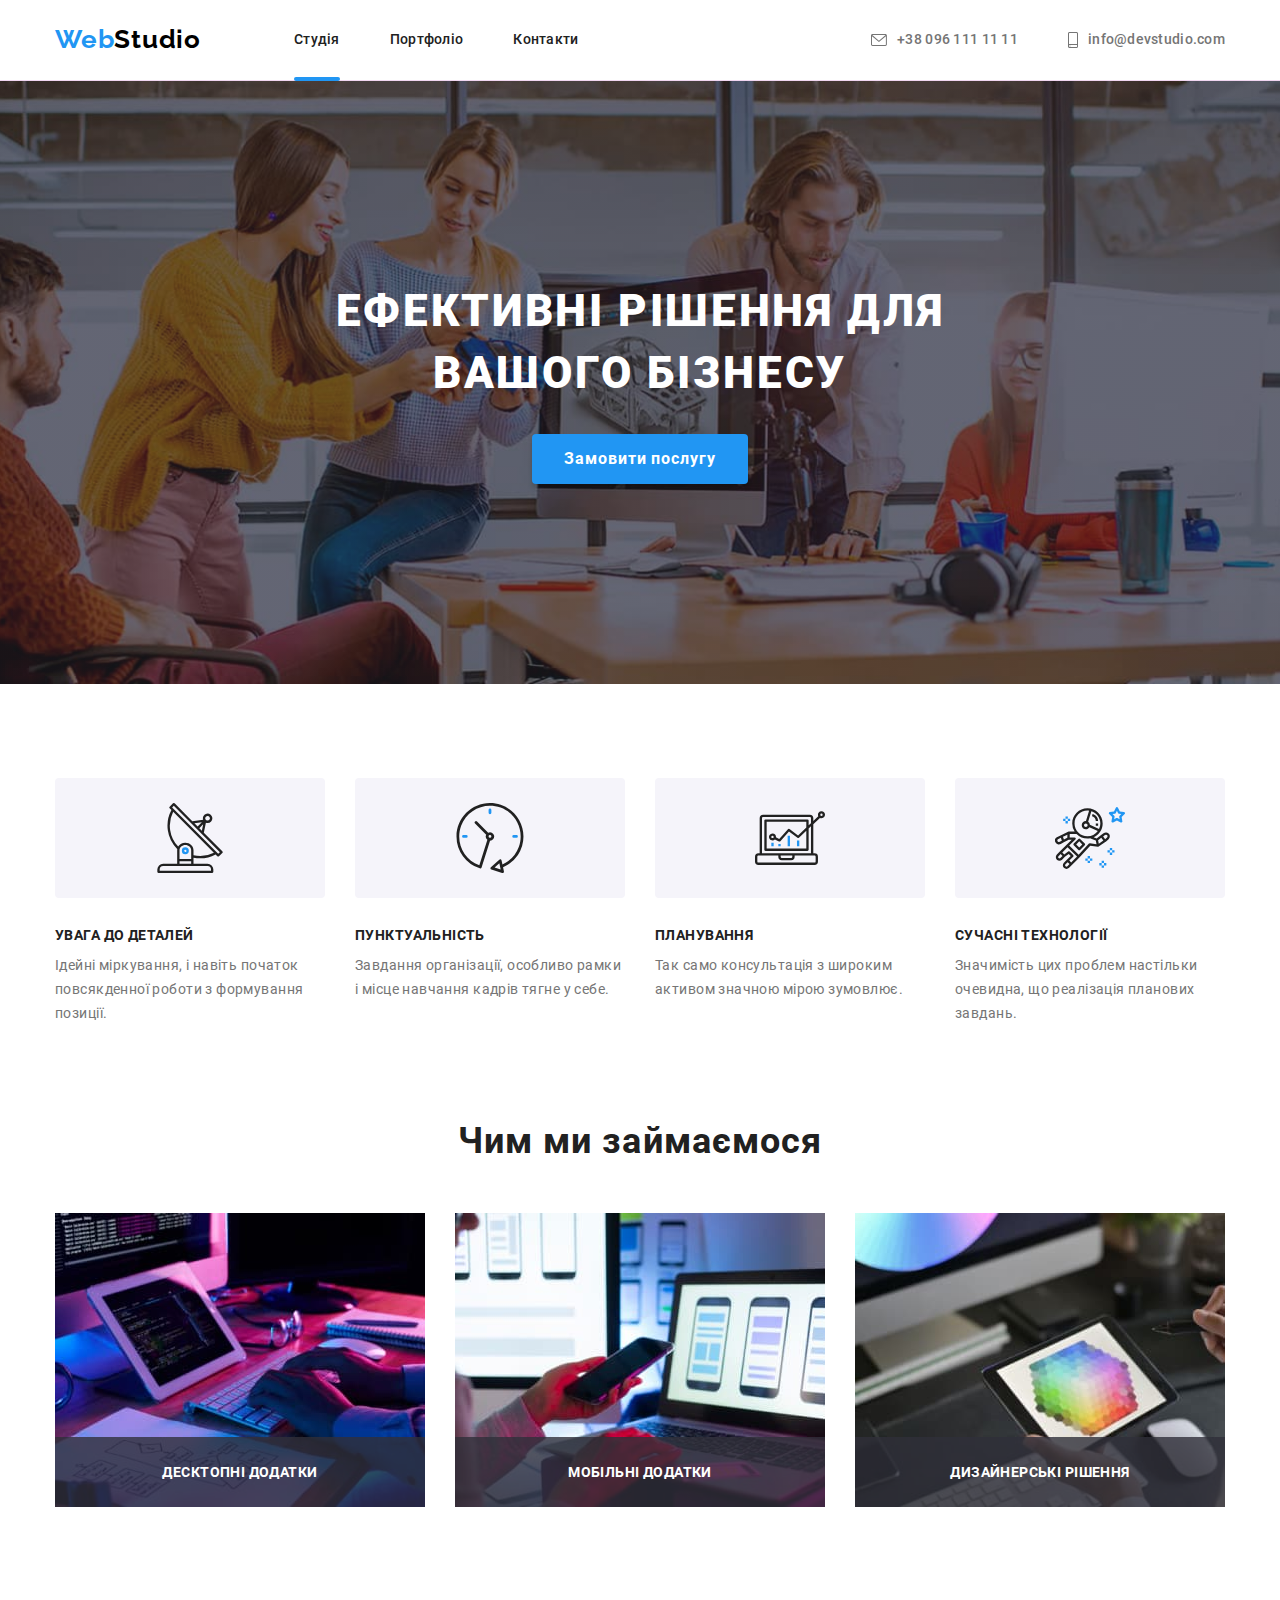
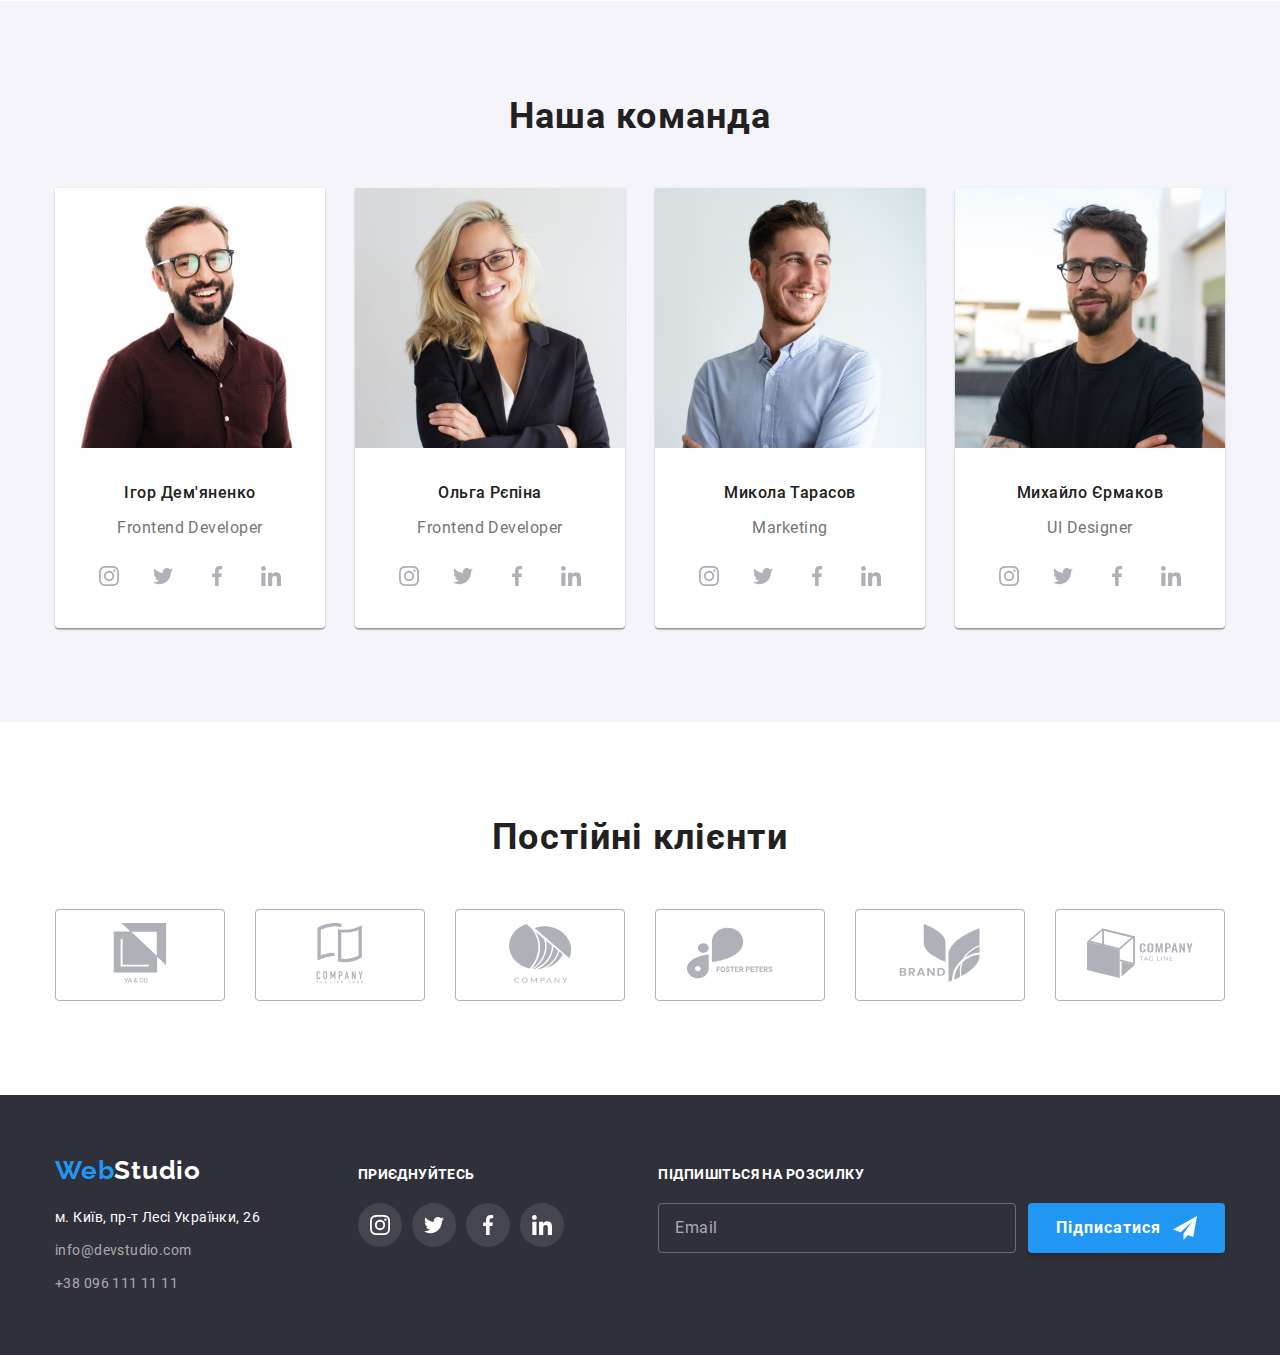
==== commit 9400a44b: "Mobile version Studio" ====
--- a/index.html
+++ b/index.html
@@ -15,42 +15,41 @@
           <a class="main-logo__link" href="./index.html"
             >Web<span class="main-logo__header">Studio</span></a
           >
-          <button class="menu-button__open js-open-menu" type="button">
+          <button class="menu-button__open js-open-menu" type="button" aria-controls="mobile-menu">
             <svg width="40" height="40">
               <use href="./images/icons.svg#icon-menu"></use>
             </svg>
           </button>
-          <div class="container-menu">
-            <ul class="site-nav">
-              <li class="site-nav__item">
-                <a class="site-nav__link site-nav__current" href="./index.html">Студія</a>
-              </li>
-              <li class="site-nav__item">
-                <a class="site-nav__link" href="./portfolio.html">Портфоліо</a>
-              </li>
-              <li class="site-nav__item"><a class="site-nav__link" href="#">Контакти</a></li>
-            </ul>
-            <ul class="site-contact">
-              <li class="site-contact__item">
-                <a class="site-contact__link" href="tel:+380961111111"
-                  ><span
-                    ><svg class="site-contact__icon" width="16px" height="12px">
-                      <use href="./images/icons.svg#icon-envelope"></use>
-                    </svg> </span
-                  >+38 096 111 11 11</a
-                >
-              </li>
-              <li class="site-contact__item">
-                <a class="site-contact__link" href="mailto:info@devstudio.com"
-                  ><span
-                    ><svg class="site-contact__icon" width="10px" height="16px">
-                      <use href="./images/icons.svg#icon-smartphone"></use>
-                    </svg> </span
-                  >info@devstudio.com</a
-                >
-              </li>
-            </ul>
-          </div>
+
+          <ul class="site-nav">
+            <li class="site-nav__item">
+              <a class="site-nav__link site-nav__current" href="./index.html">Студія</a>
+            </li>
+            <li class="site-nav__item">
+              <a class="site-nav__link" href="./portfolio.html">Портфоліо</a>
+            </li>
+            <li class="site-nav__item"><a class="site-nav__link" href="#">Контакти</a></li>
+          </ul>
+          <ul class="site-contact">
+            <li class="site-contact__item">
+              <a class="site-contact__link" href="tel:+380961111111"
+                ><span
+                  ><svg class="site-contact__icon" width="16px" height="12px">
+                    <use href="./images/icons.svg#icon-envelope"></use>
+                  </svg> </span
+                >+38 096 111 11 11</a
+              >
+            </li>
+            <li class="site-contact__item">
+              <a class="site-contact__link" href="mailto:info@devstudio.com"
+                ><span
+                  ><svg class="site-contact__icon" width="10px" height="16px">
+                    <use href="./images/icons.svg#icon-smartphone"></use>
+                  </svg> </span
+                >info@devstudio.com</a
+              >
+            </li>
+          </ul>
         </nav>
       </div>
     </header>
@@ -433,11 +432,23 @@
           <use href="./images/icons.svg#icon-close"></use>
         </svg>
       </button>
-      <nav class="mobile-menu__nav">
-        <ul>
-          <li><a class="" href="#"></a></li>
-          <li><a class="" href="#"></a></li>
-          <li><a class="" href="#"></a></li>
+      <nav class="mobile-nav">
+        <ul class="mobile-pages">
+          <li class="mobile-pages__item">
+            <a class="mobile-pages__link" href="./index.html">Студія</a>
+          </li>
+          <li class="mobile-pages__item">
+            <a class="mobile-pages__link" href="./portfolio.html">Портфоліо</a>
+          </li>
+          <li class="mobile-pages__item"><a class="mobile-pages__link" href="#">Контакти</a></li>
+        </ul>
+        <ul class="mobile-contact">
+          <li class="mobile-contact__item">
+            <a class="mobile-contact__tel" href="#">+38 096 111 11 11</a>
+          </li>
+          <li class="mobile-contact__item">
+            <a class="mobile-contact__email" href="#">info@devstudio.com</a>
+          </li>
         </ul>
         <ul class="mobile-subscribe">
           <li class="mobile-subscribe__item">
--- a/css/main.min.css
+++ b/css/main.min.css
@@ -1 +1 @@
-/*! modern-normalize v1.1.0 | MIT License | https://github.com/sindresorhus/modern-normalize */*,::before,::after{-webkit-box-sizing:border-box;box-sizing:border-box}html{line-height:1.15;-webkit-text-size-adjust:100%;-moz-tab-size:4;-o-tab-size:4;tab-size:4}body{margin:0;font-family:system-ui,-apple-system,"Segoe UI",Roboto,Helvetica,Arial,sans-serif,"Apple Color Emoji","Segoe UI Emoji"}hr{height:0;color:inherit}abbr[title]{-webkit-text-decoration:underline dotted;text-decoration:underline dotted}b,strong{font-weight:bolder}code,kbd,samp,pre{font-family:ui-monospace,SFMono-Regular,Consolas,"Liberation Mono",Menlo,monospace;font-size:1em}small{font-size:80%}sub,sup{font-size:75%;line-height:0;position:relative;vertical-align:baseline}sub{bottom:-0.25em}sup{top:-0.5em}table{text-indent:0;border-color:inherit}button,input,optgroup,select,textarea{font-family:inherit;font-size:100%;line-height:1.15;margin:0}button,select{text-transform:none}button,[type=button],[type=reset],[type=submit]{-webkit-appearance:button}::-moz-focus-inner{border-style:none;padding:0}:-moz-focusring{outline:1px dotted ButtonText}:-moz-ui-invalid{box-shadow:none}legend{padding:0}progress{vertical-align:baseline}::-webkit-inner-spin-button,::-webkit-outer-spin-button{height:auto}[type=search]{-webkit-appearance:textfield;outline-offset:-2px}::-webkit-search-decoration{-webkit-appearance:none}::-webkit-file-upload-button{-webkit-appearance:button;font:inherit}summary{display:list-item}body{color:#212121;font-family:"Roboto",sans-serif;background-color:#fff}a{text-decoration:none}h1,h2,h3,p{margin:0;padding:0}img{display:block;max-width:100%;height:auto}ul{list-style:none;margin:0;padding:0}.clients-caption,.team-caption,.study-caption{margin-bottom:50px;font-size:36px;line-height:1.2;text-align:center;letter-spacing:.03em}.button-send,.form-spam__button,.order__button{font-family:"Roboto",sans-serif;font-weight:700;font-size:16px;line-height:1.88;letter-spacing:.06em;cursor:pointer;color:#fff;background:#2196f3;-webkit-box-shadow:0px 4px 4px rgba(0,0,0,.15);box-shadow:0px 4px 4px rgba(0,0,0,.15);border:none;border-radius:4px}.modal-button,.form-spam__button,.team-contact__link,.team-contact,.subscribe-set__link,.clients-set__icon{display:-webkit-box;display:-ms-flexbox;display:flex;-webkit-box-align:center;-ms-flex-align:center;align-items:center;-webkit-box-pack:center;-ms-flex-pack:center;justify-content:center}.is-hidden{opacity:0;pointer-events:none}.is-hidden .modal{-webkit-transform:translate(-50%, -50%) scale(1.1);transform:translate(-50%, -50%) scale(1.1)}.site-nav__current{color:#2196f3}.site-nav__current::after{position:absolute;left:0;bottom:-1px;content:"";display:block;width:100%;height:4px;background-color:#2196f3;border-radius:4px}@font-face{font-family:"Roboto";font-style:normal;font-weight:400;src:url("../fonts/roboto-v30-latin_cyrillic-regular.eot");src:local(""),url("../fonts/roboto-v30-latin_cyrillic-regular.eot?#iefix") format("embedded-opentype"),url("../fonts/roboto-v30-latin_cyrillic-regular.woff2") format("woff2"),url("../fonts/roboto-v30-latin_cyrillic-regular.woff") format("woff"),url("../fonts/roboto-v30-latin_cyrillic-regular.ttf") format("truetype"),url("../fonts/roboto-v30-latin_cyrillic-regular.svg#Roboto") format("svg")}@font-face{font-family:"Roboto";font-style:normal;font-weight:500;src:url("../fonts/roboto-v30-latin_cyrillic-500.eot");src:local(""),url("../fonts/roboto-v30-latin_cyrillic-500.eot?#iefix") format("embedded-opentype"),url("../fonts/roboto-v30-latin_cyrillic-500.woff2") format("woff2"),url("../fonts/roboto-v30-latin_cyrillic-500.woff") format("woff"),url("../fonts/roboto-v30-latin_cyrillic-500.ttf") format("truetype"),url("../fonts/roboto-v30-latin_cyrillic-500.svg#Roboto") format("svg")}@font-face{font-family:"Roboto";font-style:normal;font-weight:700;src:url("../fonts/roboto-v30-latin_cyrillic-700.eot");src:local(""),url("../fonts/roboto-v30-latin_cyrillic-700.eot?#iefix") format("embedded-opentype"),url("../fonts/roboto-v30-latin_cyrillic-700.woff2") format("woff2"),url("../fonts/roboto-v30-latin_cyrillic-700.woff") format("woff"),url("../fonts/roboto-v30-latin_cyrillic-700.ttf") format("truetype"),url("../fonts/roboto-v30-latin_cyrillic-700.svg#Roboto") format("svg")}@font-face{font-family:"Roboto";font-style:normal;font-weight:900;src:url("../fonts/roboto-v30-latin_cyrillic-900.eot");src:local(""),url("../fonts/roboto-v30-latin_cyrillic-900.eot?#iefix") format("embedded-opentype"),url("../fonts/roboto-v30-latin_cyrillic-900.woff2") format("woff2"),url("../fonts/roboto-v30-latin_cyrillic-900.woff") format("woff"),url("../fonts/roboto-v30-latin_cyrillic-900.ttf") format("truetype"),url("../fonts/roboto-v30-latin_cyrillic-900.svg#Roboto") format("svg")}@font-face{font-family:"Raleway";font-style:normal;font-weight:700;src:url("../fonts/raleway-v28-latin_cyrillic-700.eot");src:local(""),url("../fonts/raleway-v28-latin_cyrillic-700.eot?#iefix") format("embedded-opentype"),url("../fonts/raleway-v28-latin_cyrillic-700.woff2") format("woff2"),url("../fonts/raleway-v28-latin_cyrillic-700.woff") format("woff"),url("../fonts/raleway-v28-latin_cyrillic-700.ttf") format("truetype"),url("../fonts/raleway-v28-latin_cyrillic-700.svg#Raleway") format("svg")}.container{padding-left:15px;padding-right:15px;margin:0 auto}@media screen and (min-width: 480px){.container{width:480px}}@media screen and (min-width: 768px){.container{width:768px}}@media screen and (min-width: 1200px){.container{width:1200px}}@media screen and (max-width: 767px){.container-menu{display:none}}@media screen and (min-width: 1200px){.section{padding-top:94px;padding-bottom:94px}}.page-header{border-bottom:1px solid rgba(238,204,238,.8)}.nav-header{display:-webkit-box;display:-ms-flexbox;display:flex;-webkit-box-align:center;-ms-flex-align:center;align-items:center;-webkit-box-pack:justify;-ms-flex-pack:justify;justify-content:space-between}.main-logo__link{color:#2196f3;font-family:"Raleway",sans-serif;font-weight:700;font-size:26px;line-height:1.2;letter-spacing:.03em}@media screen and (max-width: 767px){.main-logo__link{padding-top:16px;padding-bottom:16px}}.main-logo__header{color:#000}.main-logo__footer{color:#fff}.nav{display:-webkit-box;display:-ms-flexbox;display:flex;-webkit-box-align:center;-ms-flex-align:center;align-items:center}.site-nav{display:-webkit-box;display:-ms-flexbox;display:flex;padding-left:93px}.site-nav__item:not(:last-child){margin-right:50px}.site-nav__link{position:relative;display:block;padding-top:32px;padding-bottom:32px;color:inherit;font-family:"Roboto",sans-serif;font-weight:500;font-size:14px;line-height:1.14;letter-spacing:.02em;-webkit-transition:color 250ms cubic-bezier(0.4, 0, 0.2, 1);transition:color 250ms cubic-bezier(0.4, 0, 0.2, 1)}.site-nav__link:hover,.site-nav__link:focus{color:#2196f3}.site-contact{display:-webkit-box;display:-ms-flexbox;display:flex;margin-left:auto}.site-contact__item:not(:last-child){margin-right:50px}.site-contact__link{display:-webkit-box;display:-ms-flexbox;display:flex;-webkit-box-align:center;-ms-flex-align:center;align-items:center;padding-top:32px;padding-bottom:32px;color:#757575;font-family:"Roboto",sans-serif;font-weight:500;font-size:14px;line-height:1.14;letter-spacing:.02em;-webkit-transition:color 250ms cubic-bezier(0.4, 0, 0.2, 1);transition:color 250ms cubic-bezier(0.4, 0, 0.2, 1)}.site-contact__link:hover,.site-contact__link:focus{color:#2196f3}.site-contact__icon{display:-webkit-box;display:-ms-flexbox;display:flex;margin-right:10px;fill:currentColor}.site-contact__icon:hover,.site-contact__icon:focus{fill:#2196f3}.order{padding-top:200px;padding-bottom:200px;max-width:1600px;background-color:#2f303a;text-align:center;min-height:600px;margin-left:auto;margin-right:auto;background-image:-webkit-gradient(linear, left top, right top, from(rgba(47, 48, 58, 0.4)), to(rgba(47, 48, 58, 0.4))),url(../images/background.jpg);background-image:linear-gradient(to right, rgba(47, 48, 58, 0.4), rgba(47, 48, 58, 0.4)),url(../images/background.jpg);background-size:cover;background-position:center;background-repeat:no-repeat}.order__caption{max-width:696px;margin:0 auto 30px;color:#fff;font-weight:900;font-size:44px;line-height:1.4;letter-spacing:.06em;text-transform:uppercase}.backdrop{position:fixed;content:"";top:0;left:0;width:100%;height:100%;background:rgba(0,0,0,.2);-webkit-transition:opacity 250ms cubic-bezier(0.4, 0, 0.2, 1);transition:opacity 250ms cubic-bezier(0.4, 0, 0.2, 1)}.modal{position:absolute;top:50%;left:50%;width:528px;max-height:581px;height:100%;overflow:auto;background:#fff;-webkit-box-shadow:0px 1px 3px rgba(0,0,0,.12),0px 1px 1px rgba(0,0,0,.14),0px 2px 1px rgba(0,0,0,.2);box-shadow:0px 1px 3px rgba(0,0,0,.12),0px 1px 1px rgba(0,0,0,.14),0px 2px 1px rgba(0,0,0,.2);-webkit-transform:translate(-50%, -50%) scale(1);transform:translate(-50%, -50%) scale(1);-webkit-transition:-webkit-transform 250ms cubic-bezier(0.4, 0, 0.2, 1);transition:-webkit-transform 250ms cubic-bezier(0.4, 0, 0.2, 1);transition:transform 250ms cubic-bezier(0.4, 0, 0.2, 1);transition:transform 250ms cubic-bezier(0.4, 0, 0.2, 1), -webkit-transform 250ms cubic-bezier(0.4, 0, 0.2, 1)}.modal-box{display:-webkit-box;display:-ms-flexbox;display:flex;-webkit-box-orient:vertical;-webkit-box-direction:normal;-ms-flex-direction:column;flex-direction:column;padding:40px 40px}.modal-box__text{margin-bottom:12px;font-size:20px;line-height:1.15;text-align:center;letter-spacing:.03em;color:#212121}.modal-form{display:-webkit-box;display:-ms-flexbox;display:flex;-webkit-box-orient:vertical;-webkit-box-direction:normal;-ms-flex-direction:column;flex-direction:column;margin-bottom:10px}.modal-form:nth-child(4){margin-bottom:20px}.modal-form__label{margin-bottom:4px;font-size:12px;line-height:1.16;letter-spacing:.01em;color:#757575}.modal-form__meta{position:relative}.modal-form__input{width:100%;padding-left:42px;padding-top:12px;padding-bottom:12px;height:40px;outline:none;border:1px solid rgba(33,33,33,.2);border-radius:4px;cursor:pointer;-webkit-transition:border 250ms cubic-bezier(0.4, 0, 0.2, 1);transition:border 250ms cubic-bezier(0.4, 0, 0.2, 1)}.modal-form__input:focus-within{border:1px solid #2196f3}.modal-form__icon{position:absolute;top:50%;left:12px;-webkit-transform:translateY(-50%);transform:translateY(-50%);fill:#212121;width:18px;height:18px;-webkit-transition:fill 250ms cubic-bezier(0.4, 0, 0.2, 1);transition:fill 250ms cubic-bezier(0.4, 0, 0.2, 1)}.modal-form__meta:focus-within .modal-form__icon{fill:#2196f3}.modal_form__feedback{width:100%;height:120px;padding:12px 16px;outline:none;resize:none;cursor:pointer;border:1px solid rgba(33,33,33,.2);border-radius:4px;-webkit-transition:border 250ms cubic-bezier(0.4, 0, 0.2, 1);transition:border 250ms cubic-bezier(0.4, 0, 0.2, 1)}.modal_form__feedback::-webkit-input-placeholder{font-size:12px;line-height:1.2;letter-spacing:.01em;color:rgba(117,117,117,.5)}.modal_form__feedback::-moz-placeholder{font-size:12px;line-height:1.2;letter-spacing:.01em;color:rgba(117,117,117,.5)}.modal_form__feedback:-ms-input-placeholder{font-size:12px;line-height:1.2;letter-spacing:.01em;color:rgba(117,117,117,.5)}.modal_form__feedback::-ms-input-placeholder{font-size:12px;line-height:1.2;letter-spacing:.01em;color:rgba(117,117,117,.5)}.modal_form__feedback::placeholder{font-size:12px;line-height:1.2;letter-spacing:.01em;color:rgba(117,117,117,.5)}.modal_form__feedback:focus{border:1px solid #2196f3}.modal-checkbox{display:-webkit-box;display:-ms-flexbox;display:flex;-webkit-box-pack:center;-ms-flex-pack:center;justify-content:center;margin-bottom:30px}.modal-checkbox__label{display:-webkit-box;display:-ms-flexbox;display:flex;-webkit-box-align:center;-ms-flex-align:center;align-items:center;gap:7px;color:#757575;font-size:14px;line-height:1.71;letter-spacing:.03em}.modal-checkbox__input{position:absolute;width:1px;height:1px;margin:-1px;border:0;padding:0;clip:rect(0 0 0 0);overflow:hidden}.modal-checkbox__input:checked+.modal-checkbox__icon{border-color:rgba(0,0,0,0);background-size:contain;background-color:#2196f3;background-image:url("../images/check.svg");background-origin:border-box}.modal-checkbox__icon{display:inline-block;width:16px;height:15px;border:2px solid #212121;border-radius:4px;-webkit-transition:background-color 250ms cubic-bezier(0.4, 0, 0.2, 1),border 250ms cubic-bezier(0.4, 0, 0.2, 1);transition:background-color 250ms cubic-bezier(0.4, 0, 0.2, 1),border 250ms cubic-bezier(0.4, 0, 0.2, 1)}.modal-checkbox__link{color:#2196f3;text-decoration:underline}.mobile-menu{position:fixed;top:0;left:0;-webkit-transform:translateY(-100%);transform:translateY(-100%);width:100%;height:100%;background-color:#fff;padding:40px 48px;overflow:auto;-webkit-transition:-webkit-transform 250ms;transition:-webkit-transform 250ms;transition:transform 250ms;transition:transform 250ms, -webkit-transform 250ms}.mobile-menu.is-open{-webkit-transform:translateY(0);transform:translateY(0)}.mobile-menu__close-button{position:absolute;top:10px;right:15px;margin:0;padding:0;border:none;-webkit-transition:fill 250ms cubic-bezier(0.4, 0, 0.2, 1);transition:fill 250ms cubic-bezier(0.4, 0, 0.2, 1)}.mobile-menu__close-button:hover{fill:#2196f3}@media screen and (min-width: 1200px){.main-skill{display:-webkit-box;display:-ms-flexbox;display:flex}}.main-skill__item:not(:last-child){margin-right:30px}.main-skill__icon{display:-webkit-box;display:-ms-flexbox;display:flex;-webkit-box-align:center;-ms-flex-align:center;align-items:center;-webkit-box-pack:center;-ms-flex-pack:center;justify-content:center;width:270px;height:120px;margin-bottom:30px;background:#f5f4fa;border-radius:4px}.main-skill__caption{margin-bottom:10px;font-weight:700;font-size:14px;line-height:1.14;letter-spacing:.03em;text-transform:uppercase}.main-skill__text{color:#757575;font-size:14px;line-height:1.7;letter-spacing:.03em}.study{padding-top:0}.product-set{display:-webkit-box;display:-ms-flexbox;display:flex}.product-set__item:not(:last-child){margin-right:30px}.product-set__box{position:relative}.product-set__case{display:inline-block;position:absolute;left:0;bottom:0;width:100%;height:70px;background-color:rgba(47,48,58,.8)}.product-set__text{position:absolute;top:50%;left:50%;-webkit-transform:translate(-50%, -50%);transform:translate(-50%, -50%);font-size:14px;line-height:1.2;letter-spacing:.03em;text-transform:uppercase;color:#fff}.team{background:#f5f4fa}@media screen and (min-width: 1200px){.team-card{display:-webkit-box;display:-ms-flexbox;display:flex}}.team-card__item{background-color:#fff;-webkit-box-shadow:0px 1px 3px rgba(0,0,0,.12),0px 1px 1px rgba(0,0,0,.14),0px 2px 1px rgba(0,0,0,.2);box-shadow:0px 1px 3px rgba(0,0,0,.12),0px 1px 1px rgba(0,0,0,.14),0px 2px 1px rgba(0,0,0,.2);border-radius:0px 0px 4px 4px}.team-card__item:not(:last-child){margin-right:30px}.team-card__meta{padding-top:30px}.team-card__name{margin-bottom:10px;font-weight:500;font-size:16px;line-height:1.9;letter-spacing:.03em;text-align:center}.team-card__profession{color:#757575;font-size:16px;line-height:1.2;letter-spacing:.03em;text-align:center}@media screen and (min-width: 1200px){.clients-set{display:-webkit-box;display:-ms-flexbox;display:flex;-webkit-box-align:center;-ms-flex-align:center;align-items:center;-webkit-box-pack:center;-ms-flex-pack:center;justify-content:center;gap:30px}}.clients-set__icon{width:170px;height:92px;fill:#afb1b8;border-radius:4px;border:1px solid #afb1b8;cursor:pointer;-webkit-transition:fill 250ms cubic-bezier(0.4, 0, 0.2, 1),border 250ms cubic-bezier(0.4, 0, 0.2, 1);transition:fill 250ms cubic-bezier(0.4, 0, 0.2, 1),border 250ms cubic-bezier(0.4, 0, 0.2, 1)}.clients-set__icon:hover,.clients-set__icon:focus{fill:#2196f3;border:1px solid #2196f3}.clients-set__icon:focus,.clients-set__icon:hover .clients-set__link{fill:#2196f3}.clients-set__link{fill:#afb1b8;-webkit-transition:fill 250ms cubic-bezier(0.4, 0, 0.2, 1);transition:fill 250ms cubic-bezier(0.4, 0, 0.2, 1)}.page-footer{padding-top:60px;padding-bottom:60px;background-color:#2f303a}@media screen and (min-width: 1200px){.footer{display:-webkit-box;display:-ms-flexbox;display:flex;-webkit-box-align:baseline;-ms-flex-align:baseline;align-items:baseline}}.box-spam{margin-left:93px}.spam-caption{margin-bottom:20px;font-weight:700;font-size:14px;line-height:1.2;letter-spacing:.03em;text-transform:uppercase;color:#fff}@media screen and (min-width: 1200px){.form-spam{display:-webkit-box;display:-ms-flexbox;display:flex}}.form-spam__input{width:358px;height:50px;padding-top:15px;padding-bottom:15px;padding-left:16px;color:#fff;outline:none;background:rgba(0,0,0,0);border:1px solid rgba(255,255,255,.3);-webkit-filter:drop-shadow(0px 4px 4px 0px 4px 4px rgba(0, 0, 0, 0.15));filter:drop-shadow(0px 4px 4px 0px 4px 4px rgba(0, 0, 0, 0.15));border-radius:4px}.form-spam__input::-webkit-input-placeholder{font-weight:400;font-size:16px;line-height:1.3;letter-spacing:.03em;color:rgba(255,255,255,.6)}.form-spam__input::-moz-placeholder{font-weight:400;font-size:16px;line-height:1.3;letter-spacing:.03em;color:rgba(255,255,255,.6)}.form-spam__input:-ms-input-placeholder{font-weight:400;font-size:16px;line-height:1.3;letter-spacing:.03em;color:rgba(255,255,255,.6)}.form-spam__input::-ms-input-placeholder{font-weight:400;font-size:16px;line-height:1.3;letter-spacing:.03em;color:rgba(255,255,255,.6)}.form-spam__input::placeholder{font-weight:400;font-size:16px;line-height:1.3;letter-spacing:.03em;color:rgba(255,255,255,.6)}.box-communications{width:231px}.contact-footer{margin-bottom:9px;font-style:normal;font-weight:400;font-size:14px;line-height:1.7;letter-spacing:.03em;color:rgba(255,255,255,.6)}.contact-footer:first-child{margin-top:20px}.contact-footer:last-child{margin-bottom:0px}.contact-footer__map{color:#fff}.contact-footer__map:hover,.contact-footer__map:focus{color:#2196f3}.contact-footer__link{color:rgba(255,255,255,.6)}.contact-footer__link:hover,.contact-footer__link:focus{color:#2196f3}.box-subscribe{margin-left:70px}.subscribe-caption{color:#fff;margin-bottom:20px;font-size:14px;line-height:1.2;letter-spacing:.03em;text-transform:uppercase}.subscribe-set{display:-webkit-box;display:-ms-flexbox;display:flex;-webkit-box-align:baseline;-ms-flex-align:baseline;align-items:baseline;-webkit-box-pack:center;-ms-flex-pack:center;justify-content:center;gap:10px}.subscribe-set__item{width:44px;height:44px}.subscribe-set__link{width:100%;height:100%;fill:#fff;border-radius:50%;background-color:rgba(255,255,255,.1);-webkit-transition:background-color 250ms cubic-bezier(0.4, 0, 0.2, 1);transition:background-color 250ms cubic-bezier(0.4, 0, 0.2, 1)}.subscribe-set__link:hover,.subscribe-set__link:focus{background-color:#2196f3}.team-contact{gap:10px;padding:16px 32px 30px}.team-contact__item{width:44px;height:44px}.team-contact__link{width:100%;height:100%;fill:#afb1b8;border-radius:50%;background-color:#fff;-webkit-transition:fill 250ms cubic-bezier(0.4, 0, 0.2, 1),background-color 250ms cubic-bezier(0.4, 0, 0.2, 1);transition:fill 250ms cubic-bezier(0.4, 0, 0.2, 1),background-color 250ms cubic-bezier(0.4, 0, 0.2, 1)}.team-contact__link:hover,.team-contact__link:focus{fill:#fff;background-color:#2196f3}.mobile-subscribe{display:-webkit-box;display:-ms-flexbox;display:flex;-webkit-box-align:center;-ms-flex-align:center;align-items:center;-webkit-box-pack:center;-ms-flex-pack:center;justify-content:center;gap:20px}.mobile-subscribe__item{position:relative}.mobile-subscribe__item:not(:last-child):after{position:absolute;right:-10px;bottom:0;content:"";display:block;width:1px;height:100%;background-color:rgba(33,33,33,.2)}.mobile-subscribe__link{font-weight:500;font-size:18px;line-height:1.22;letter-spacing:.02em;color:#2196f3}.menu-button__open{display:-webkit-inline-box;display:-ms-inline-flexbox;display:inline-flex;margin:0;padding:0;border:none}@media screen and (min-width: 768px){.menu-button__open{display:none}}.order__button{padding:10px 32px}.button-close{position:absolute;right:8px;top:8px;width:30px;height:30px;background:none;border-radius:50%;border:rgba(0,0,0,0);cursor:pointer}.button-close__icon{position:absolute;top:50%;left:50%;-webkit-transform:translate(-50%, -50%);transform:translate(-50%, -50%);fill:#000;-webkit-transition:fill 250ms cubic-bezier(0.4, 0, 0.2, 1);transition:fill 250ms cubic-bezier(0.4, 0, 0.2, 1)}.button-close__icon:hover,.button-close__icon:focus{fill:#2196f3}.form-spam__button{margin-left:12px;padding:10px 28px}.form-spam__icon{margin-left:12px;width:24px;height:24px;fill:#fff}.button-send{padding:10px 52px;-webkit-transition:background-color 250ms cubic-bezier(0.4, 0, 0.2, 1);transition:background-color 250ms cubic-bezier(0.4, 0, 0.2, 1)}.button-send:hover,.button-send:focus{background-color:#188ce8}.filtr-set{display:-webkit-box;display:-ms-flexbox;display:flex;margin-bottom:50px;-webkit-box-pack:center;-ms-flex-pack:center;justify-content:center;-webkit-box-align:center;-ms-flex-align:center;align-items:center}.filtr-set__item:not(:last-child){margin-right:8px}.filtr-set__button{display:inline-block;padding:6px 22px;color:inherit;cursor:pointer;font-family:"Roboto",sans-serif;font-weight:500;font-size:16px;line-height:1.6;text-align:center;letter-spacing:.03em;background:#f5f4fa;border-radius:4px;border-color:rgba(0,0,0,0);-webkit-transition:color 250ms cubic-bezier(0.4, 0, 0.2, 1),background-color 250ms cubic-bezier(0.4, 0, 0.2, 1),-webkit-box-shadow 250ms cubic-bezier(0.4, 0, 0.2, 1);transition:color 250ms cubic-bezier(0.4, 0, 0.2, 1),background-color 250ms cubic-bezier(0.4, 0, 0.2, 1),-webkit-box-shadow 250ms cubic-bezier(0.4, 0, 0.2, 1);transition:color 250ms cubic-bezier(0.4, 0, 0.2, 1),background-color 250ms cubic-bezier(0.4, 0, 0.2, 1),box-shadow 250ms cubic-bezier(0.4, 0, 0.2, 1);transition:color 250ms cubic-bezier(0.4, 0, 0.2, 1),background-color 250ms cubic-bezier(0.4, 0, 0.2, 1),box-shadow 250ms cubic-bezier(0.4, 0, 0.2, 1),-webkit-box-shadow 250ms cubic-bezier(0.4, 0, 0.2, 1)}.filtr-set__button:hover,.filtr-set__button:focus{color:#fff;background-color:#2196f3;-webkit-box-shadow:0px 3px 1px rgba(0,0,0,.1),0px 1px 2px rgba(0,0,0,.08),0px 2px 2px rgba(0,0,0,.12);box-shadow:0px 3px 1px rgba(0,0,0,.1),0px 1px 2px rgba(0,0,0,.08),0px 2px 2px rgba(0,0,0,.12)}.product-card{display:-webkit-box;display:-ms-flexbox;display:flex;-ms-flex-wrap:wrap;flex-wrap:wrap}.product-card__item:not(:nth-child(3n)){margin-right:30px}.product-card__item:not(:nth-child(n+7)){margin-bottom:30px}.product-card__link{display:block;-webkit-transition:-webkit-box-shadow 250ms cubic-bezier(0.4, 0, 0.2, 1);transition:-webkit-box-shadow 250ms cubic-bezier(0.4, 0, 0.2, 1);transition:box-shadow 250ms cubic-bezier(0.4, 0, 0.2, 1);transition:box-shadow 250ms cubic-bezier(0.4, 0, 0.2, 1), -webkit-box-shadow 250ms cubic-bezier(0.4, 0, 0.2, 1)}.product-card__link:hover,.product-card__link:focus{-webkit-box-shadow:0px 1px 1px rgba(0,0,0,.12),0px 4px 4px rgba(0,0,0,.06),1px 4px 6px rgba(0,0,0,.16);box-shadow:0px 1px 1px rgba(0,0,0,.12),0px 4px 4px rgba(0,0,0,.06),1px 4px 6px rgba(0,0,0,.16)}.product-card__icon{position:relative;overflow:hidden}.overlay-card{display:inline-block;position:absolute;left:0;bottom:0;width:100%;height:100%;-webkit-transform:translateY(100%);transform:translateY(100%);-webkit-transition:-webkit-transform 250ms cubic-bezier(0.4, 0, 0.2, 1);transition:-webkit-transform 250ms cubic-bezier(0.4, 0, 0.2, 1);transition:transform 250ms cubic-bezier(0.4, 0, 0.2, 1);transition:transform 250ms cubic-bezier(0.4, 0, 0.2, 1), -webkit-transform 250ms cubic-bezier(0.4, 0, 0.2, 1);background-color:#2196f3}.product-card__link:hover .overlay-card{-webkit-transform:translateY(0);transform:translateY(0)}.overlay-card__text{position:absolute;padding:63px 24px;font-size:18px;line-height:1.56;letter-spacing:.03em;color:#fff}.product-card__box{padding:20px 24px;border-bottom:1px solid #eee;border-left:1px solid #eee;border-right:1px solid #eee}.product-card__name{color:#212121;margin-bottom:4px;font-weight:700;font-size:18px;line-height:2;letter-spacing:.06em}.product-card__filtr{color:#757575;font-size:16px;line-height:1.9;letter-spacing:.03em}/*# sourceMappingURL=main.min.css.map */+/*! modern-normalize v1.1.0 | MIT License | https://github.com/sindresorhus/modern-normalize */*,::before,::after{-webkit-box-sizing:border-box;box-sizing:border-box}html{line-height:1.15;-webkit-text-size-adjust:100%;-moz-tab-size:4;-o-tab-size:4;tab-size:4}body{margin:0;font-family:system-ui,-apple-system,"Segoe UI",Roboto,Helvetica,Arial,sans-serif,"Apple Color Emoji","Segoe UI Emoji"}hr{height:0;color:inherit}abbr[title]{-webkit-text-decoration:underline dotted;text-decoration:underline dotted}b,strong{font-weight:bolder}code,kbd,samp,pre{font-family:ui-monospace,SFMono-Regular,Consolas,"Liberation Mono",Menlo,monospace;font-size:1em}small{font-size:80%}sub,sup{font-size:75%;line-height:0;position:relative;vertical-align:baseline}sub{bottom:-0.25em}sup{top:-0.5em}table{text-indent:0;border-color:inherit}button,input,optgroup,select,textarea{font-family:inherit;font-size:100%;line-height:1.15;margin:0}button,select{text-transform:none}button,[type=button],[type=reset],[type=submit]{-webkit-appearance:button}::-moz-focus-inner{border-style:none;padding:0}:-moz-focusring{outline:1px dotted ButtonText}:-moz-ui-invalid{box-shadow:none}legend{padding:0}progress{vertical-align:baseline}::-webkit-inner-spin-button,::-webkit-outer-spin-button{height:auto}[type=search]{-webkit-appearance:textfield;outline-offset:-2px}::-webkit-search-decoration{-webkit-appearance:none}::-webkit-file-upload-button{-webkit-appearance:button;font:inherit}summary{display:list-item}body{color:#212121;font-family:"Roboto",sans-serif;background-color:#fff}a{text-decoration:none}h1,h2,h3,p{margin:0;padding:0}img{display:block;max-width:100%;height:auto}ul{list-style:none;margin:0;padding:0}.study-caption{margin-bottom:50px;font-size:36px;line-height:1.2;text-align:center;letter-spacing:.03em}.button-send,.form-spam__button,.order__button{font-family:"Roboto",sans-serif;font-weight:700;font-size:16px;line-height:1.88;letter-spacing:.06em;cursor:pointer;color:#fff;background:#2196f3;-webkit-box-shadow:0px 4px 4px rgba(0,0,0,.15);box-shadow:0px 4px 4px rgba(0,0,0,.15);border:none;border-radius:4px}.modal-button,.form-spam__button,.team-contact__link,.team-contact,.subscribe-set__link,.clients-set__icon{display:-webkit-box;display:-ms-flexbox;display:flex;-webkit-box-align:center;-ms-flex-align:center;align-items:center;-webkit-box-pack:center;-ms-flex-pack:center;justify-content:center}.is-hidden{opacity:0;pointer-events:none}.is-hidden .modal{-webkit-transform:translate(-50%, -50%) scale(1.1);transform:translate(-50%, -50%) scale(1.1)}.site-nav__current{color:#2196f3}.site-nav__current::after{position:absolute;left:0;bottom:-1px;content:"";display:block;width:100%;height:4px;background-color:#2196f3;border-radius:4px}@font-face{font-family:"Roboto";font-style:normal;font-weight:400;src:url("../fonts/roboto-v30-latin_cyrillic-regular.eot");src:local(""),url("../fonts/roboto-v30-latin_cyrillic-regular.eot?#iefix") format("embedded-opentype"),url("../fonts/roboto-v30-latin_cyrillic-regular.woff2") format("woff2"),url("../fonts/roboto-v30-latin_cyrillic-regular.woff") format("woff"),url("../fonts/roboto-v30-latin_cyrillic-regular.ttf") format("truetype"),url("../fonts/roboto-v30-latin_cyrillic-regular.svg#Roboto") format("svg")}@font-face{font-family:"Roboto";font-style:normal;font-weight:500;src:url("../fonts/roboto-v30-latin_cyrillic-500.eot");src:local(""),url("../fonts/roboto-v30-latin_cyrillic-500.eot?#iefix") format("embedded-opentype"),url("../fonts/roboto-v30-latin_cyrillic-500.woff2") format("woff2"),url("../fonts/roboto-v30-latin_cyrillic-500.woff") format("woff"),url("../fonts/roboto-v30-latin_cyrillic-500.ttf") format("truetype"),url("../fonts/roboto-v30-latin_cyrillic-500.svg#Roboto") format("svg")}@font-face{font-family:"Roboto";font-style:normal;font-weight:700;src:url("../fonts/roboto-v30-latin_cyrillic-700.eot");src:local(""),url("../fonts/roboto-v30-latin_cyrillic-700.eot?#iefix") format("embedded-opentype"),url("../fonts/roboto-v30-latin_cyrillic-700.woff2") format("woff2"),url("../fonts/roboto-v30-latin_cyrillic-700.woff") format("woff"),url("../fonts/roboto-v30-latin_cyrillic-700.ttf") format("truetype"),url("../fonts/roboto-v30-latin_cyrillic-700.svg#Roboto") format("svg")}@font-face{font-family:"Roboto";font-style:normal;font-weight:900;src:url("../fonts/roboto-v30-latin_cyrillic-900.eot");src:local(""),url("../fonts/roboto-v30-latin_cyrillic-900.eot?#iefix") format("embedded-opentype"),url("../fonts/roboto-v30-latin_cyrillic-900.woff2") format("woff2"),url("../fonts/roboto-v30-latin_cyrillic-900.woff") format("woff"),url("../fonts/roboto-v30-latin_cyrillic-900.ttf") format("truetype"),url("../fonts/roboto-v30-latin_cyrillic-900.svg#Roboto") format("svg")}@font-face{font-family:"Raleway";font-style:normal;font-weight:700;src:url("../fonts/raleway-v28-latin_cyrillic-700.eot");src:local(""),url("../fonts/raleway-v28-latin_cyrillic-700.eot?#iefix") format("embedded-opentype"),url("../fonts/raleway-v28-latin_cyrillic-700.woff2") format("woff2"),url("../fonts/raleway-v28-latin_cyrillic-700.woff") format("woff"),url("../fonts/raleway-v28-latin_cyrillic-700.ttf") format("truetype"),url("../fonts/raleway-v28-latin_cyrillic-700.svg#Raleway") format("svg")}.container{padding-left:15px;padding-right:15px;margin:0 auto}@media screen and (min-width: 480px){.container{max-width:480px}}@media screen and (min-width: 768px){.container{max-width:768px}}@media screen and (min-width: 1200px){.container{max-width:1200px}}@media screen and (max-width: 1200px){.section{padding-top:60px;padding-bottom:60px}}@media screen and (min-width: 1200px){.section{padding-top:94px;padding-bottom:94px}}@media screen and (min-width: 1200px){.page-header{border-bottom:1px solid rgba(238,204,238,.8)}}.nav-header{display:-webkit-box;display:-ms-flexbox;display:flex;-webkit-box-align:center;-ms-flex-align:center;align-items:center;-webkit-box-pack:justify;-ms-flex-pack:justify;justify-content:space-between}.main-logo__link{color:#2196f3;font-family:"Raleway",sans-serif;font-weight:700;font-size:26px;line-height:1.2;letter-spacing:.03em}@media screen and (max-width: 767px){.main-logo__link{padding-top:16px;padding-bottom:16px}}.main-logo__header{color:#000}.main-logo__footer{color:#fff}.nav{display:-webkit-box;display:-ms-flexbox;display:flex;-webkit-box-align:center;-ms-flex-align:center;align-items:center}.site-nav{display:-webkit-box;display:-ms-flexbox;display:flex;padding-left:93px}@media screen and (max-width: 767px){.site-nav{display:none}}.site-nav__item:not(:last-child){margin-right:50px}.site-nav__link{position:relative;display:block;padding-top:32px;padding-bottom:32px;color:inherit;font-family:"Roboto",sans-serif;font-weight:500;font-size:14px;line-height:1.14;letter-spacing:.02em;-webkit-transition:color 250ms cubic-bezier(0.4, 0, 0.2, 1);transition:color 250ms cubic-bezier(0.4, 0, 0.2, 1)}.site-nav__link:hover,.site-nav__link:focus{color:#2196f3}.site-contact{display:-webkit-box;display:-ms-flexbox;display:flex;margin-left:auto}@media screen and (max-width: 767px){.site-contact{display:none}}.site-contact__item:not(:last-child){margin-right:50px}.site-contact__link{display:-webkit-box;display:-ms-flexbox;display:flex;-webkit-box-align:center;-ms-flex-align:center;align-items:center;padding-top:32px;padding-bottom:32px;color:#757575;font-family:"Roboto",sans-serif;font-weight:500;font-size:14px;line-height:1.14;letter-spacing:.02em;-webkit-transition:color 250ms cubic-bezier(0.4, 0, 0.2, 1);transition:color 250ms cubic-bezier(0.4, 0, 0.2, 1)}.site-contact__link:hover,.site-contact__link:focus{color:#2196f3}.site-contact__icon{display:-webkit-box;display:-ms-flexbox;display:flex;margin-right:10px;fill:currentColor}.site-contact__icon:hover,.site-contact__icon:focus{fill:#2196f3}.order{padding-top:200px;padding-bottom:200px;max-width:1600px;background-color:#2f303a;text-align:center;margin-left:auto;margin-right:auto;background-image:-webkit-gradient(linear, left top, right top, from(rgba(47, 48, 58, 0.4)), to(rgba(47, 48, 58, 0.4))),url(../images/background.jpg);background-image:linear-gradient(to right, rgba(47, 48, 58, 0.4), rgba(47, 48, 58, 0.4)),url(../images/background.jpg);background-size:cover;background-position:center;background-repeat:no-repeat}@media screen and (max-width: 767px){.order{padding-top:118px;padding-bottom:118px}}@media screen and (min-width: 768px){.order{padding-top:200px;padding-bottom:200px;max-width:1600px;min-height:600px}}.order__caption{margin:0 auto 30px;color:#fff;font-weight:900;font-size:44px;line-height:1.4;letter-spacing:.06em;text-transform:uppercase}@media screen and (max-width: 767px){.order__caption{font-size:26px;line-height:1.6;text-align:center;letter-spacing:.06em}}@media screen and (min-width: 768px){.order__caption{max-width:696px}}.backdrop{position:fixed;content:"";top:0;left:0;width:100%;height:100%;background:rgba(0,0,0,.2);-webkit-transition:opacity 250ms cubic-bezier(0.4, 0, 0.2, 1);transition:opacity 250ms cubic-bezier(0.4, 0, 0.2, 1)}.modal{position:absolute;top:50%;left:50%;width:528px;max-height:581px;height:100%;overflow:auto;background:#fff;-webkit-box-shadow:0px 1px 3px rgba(0,0,0,.12),0px 1px 1px rgba(0,0,0,.14),0px 2px 1px rgba(0,0,0,.2);box-shadow:0px 1px 3px rgba(0,0,0,.12),0px 1px 1px rgba(0,0,0,.14),0px 2px 1px rgba(0,0,0,.2);-webkit-transform:translate(-50%, -50%) scale(1);transform:translate(-50%, -50%) scale(1);-webkit-transition:-webkit-transform 250ms cubic-bezier(0.4, 0, 0.2, 1);transition:-webkit-transform 250ms cubic-bezier(0.4, 0, 0.2, 1);transition:transform 250ms cubic-bezier(0.4, 0, 0.2, 1);transition:transform 250ms cubic-bezier(0.4, 0, 0.2, 1), -webkit-transform 250ms cubic-bezier(0.4, 0, 0.2, 1)}@media screen and (max-width: 1200px){.modal{width:100%;height:100%;max-width:450px;min-height:609px}}.modal-box{display:-webkit-box;display:-ms-flexbox;display:flex;-webkit-box-orient:vertical;-webkit-box-direction:normal;-ms-flex-direction:column;flex-direction:column;padding:40px 40px}.modal-box__text{margin-bottom:12px;font-size:20px;line-height:1.15;text-align:center;letter-spacing:.03em;color:#212121}.modal-form{display:-webkit-box;display:-ms-flexbox;display:flex;-webkit-box-orient:vertical;-webkit-box-direction:normal;-ms-flex-direction:column;flex-direction:column;margin-bottom:10px}.modal-form:nth-child(4){margin-bottom:20px}.modal-form__label{margin-bottom:4px;font-size:12px;line-height:1.16;letter-spacing:.01em;color:#757575}.modal-form__meta{position:relative}.modal-form__input{width:100%;padding-left:42px;padding-top:12px;padding-bottom:12px;height:40px;outline:none;border:1px solid rgba(33,33,33,.2);border-radius:4px;cursor:pointer;-webkit-transition:border 250ms cubic-bezier(0.4, 0, 0.2, 1);transition:border 250ms cubic-bezier(0.4, 0, 0.2, 1)}.modal-form__input:focus-within{border:1px solid #2196f3}.modal-form__icon{position:absolute;top:50%;left:12px;-webkit-transform:translateY(-50%);transform:translateY(-50%);fill:#212121;width:18px;height:18px;-webkit-transition:fill 250ms cubic-bezier(0.4, 0, 0.2, 1);transition:fill 250ms cubic-bezier(0.4, 0, 0.2, 1)}.modal-form__meta:focus-within .modal-form__icon{fill:#2196f3}.modal_form__feedback{width:100%;height:120px;padding:12px 16px;outline:none;resize:none;cursor:pointer;border:1px solid rgba(33,33,33,.2);border-radius:4px;-webkit-transition:border 250ms cubic-bezier(0.4, 0, 0.2, 1);transition:border 250ms cubic-bezier(0.4, 0, 0.2, 1)}.modal_form__feedback::-webkit-input-placeholder{font-size:12px;line-height:1.2;letter-spacing:.01em;color:rgba(117,117,117,.5)}.modal_form__feedback::-moz-placeholder{font-size:12px;line-height:1.2;letter-spacing:.01em;color:rgba(117,117,117,.5)}.modal_form__feedback:-ms-input-placeholder{font-size:12px;line-height:1.2;letter-spacing:.01em;color:rgba(117,117,117,.5)}.modal_form__feedback::-ms-input-placeholder{font-size:12px;line-height:1.2;letter-spacing:.01em;color:rgba(117,117,117,.5)}.modal_form__feedback::placeholder{font-size:12px;line-height:1.2;letter-spacing:.01em;color:rgba(117,117,117,.5)}.modal_form__feedback:focus{border:1px solid #2196f3}.modal-checkbox{display:-webkit-box;display:-ms-flexbox;display:flex;-webkit-box-pack:center;-ms-flex-pack:center;justify-content:center;margin-bottom:30px}.modal-checkbox__label{display:-webkit-box;display:-ms-flexbox;display:flex;-webkit-box-align:center;-ms-flex-align:center;align-items:center;gap:7px;color:#757575;font-size:12px;line-height:1.71;letter-spacing:.03em}@media screen and (min-width: 1200px){.modal-checkbox__label{font-size:14px}}.modal-checkbox__input{position:absolute;width:1px;height:1px;margin:-1px;border:0;padding:0;clip:rect(0 0 0 0);overflow:hidden}.modal-checkbox__input:checked+.modal-checkbox__icon{border-color:rgba(0,0,0,0);background-size:contain;background-color:#2196f3;background-image:url("../images/check.svg");background-origin:border-box}.modal-checkbox__icon{display:inline-block;width:16px;height:15px;border:2px solid #212121;border-radius:4px;-webkit-transition:background-color 250ms cubic-bezier(0.4, 0, 0.2, 1),border 250ms cubic-bezier(0.4, 0, 0.2, 1);transition:background-color 250ms cubic-bezier(0.4, 0, 0.2, 1),border 250ms cubic-bezier(0.4, 0, 0.2, 1)}.modal-checkbox__link{color:#2196f3;text-decoration:underline}.mobile-menu{position:fixed;top:0;left:0;-webkit-transform:translateY(-100%);transform:translateY(-100%);width:100%;height:100%;background-color:#fff;padding:40px 48px;overflow:auto;-webkit-transition:-webkit-transform 250ms;transition:-webkit-transform 250ms;transition:transform 250ms;transition:transform 250ms, -webkit-transform 250ms}.mobile-menu.is-open{-webkit-transform:translateY(0);transform:translateY(0)}.mobile-menu__close-button{position:absolute;top:10px;right:15px;margin:0;padding:0;border:none;-webkit-transition:fill 250ms cubic-bezier(0.4, 0, 0.2, 1);transition:fill 250ms cubic-bezier(0.4, 0, 0.2, 1)}.mobile-menu__close-button:hover{fill:#2196f3}.mobile-pages{margin-bottom:306px}.mobile-pages__item:not(:last-child){margin-bottom:32px}.mobile-pages__link{font-weight:500;font-size:40px;line-height:1.17;letter-spacing:.02em;color:inherit}.mobile-pages__link:hover,.mobile-pages__link:focus{color:#2196f3}.mobile-contact{margin-bottom:64px}.mobile-contact__item:first-child{margin-bottom:32px}.mobile-contact__tel{font-weight:500;font-size:34px;line-height:1.17;letter-spacing:.02em;color:#2196f3}.mobile-contact__email{font-weight:500;font-size:24px;line-height:28px;letter-spacing:.02em;color:#757575}.main-skill{display:-webkit-box;display:-ms-flexbox;display:flex;-webkit-box-orient:vertical;-webkit-box-direction:normal;-ms-flex-direction:column;flex-direction:column;gap:30px}@media screen and (min-width: 768px){.main-skill{-webkit-box-orient:horizontal;-webkit-box-direction:normal;-ms-flex-direction:row;flex-direction:row;-ms-flex-wrap:wrap;flex-wrap:wrap}}@media screen and (min-width: 1200px){.main-skill{-webkit-box-orient:horizontal;-webkit-box-direction:normal;-ms-flex-direction:row;flex-direction:row;-ms-flex-wrap:nowrap;flex-wrap:nowrap}}@media screen and (min-width: 768px){.main-skill__item{-ms-flex-preferred-size:calc((100% - 30px)/2);flex-basis:calc((100% - 30px)/2)}}.main-skill__icon{display:-webkit-box;display:-ms-flexbox;display:flex;-webkit-box-align:center;-ms-flex-align:center;align-items:center;-webkit-box-pack:center;-ms-flex-pack:center;justify-content:center;height:120px;margin-bottom:30px;background:#f5f4fa;border-radius:4px}@media screen and (min-width: 767px){.main-skill__icon{-ms-flex-preferred-size:calc((100% - 30px)/2);flex-basis:calc((100% - 30px)/2)}}.main-skill__caption{margin-bottom:10px;font-weight:700;font-size:14px;line-height:1.14;letter-spacing:.03em;text-transform:uppercase}@media screen and (max-width: 767px){.main-skill__caption{text-align:center}}.main-skill__text{color:#757575;font-size:14px;line-height:1.7;letter-spacing:.03em}.study{display:none;padding-top:0}@media screen and (min-width: 1200px){.study{display:block}}.product-set{display:-webkit-box;display:-ms-flexbox;display:flex}.product-set__item:not(:last-child){margin-right:30px}.product-set__box{position:relative}.product-set__case{display:inline-block;position:absolute;left:0;bottom:0;width:100%;height:70px;background-color:rgba(47,48,58,.8)}.product-set__text{position:absolute;top:50%;left:50%;-webkit-transform:translate(-50%, -50%);transform:translate(-50%, -50%);font-size:14px;line-height:1.2;letter-spacing:.03em;text-transform:uppercase;color:#fff}.team{background:#f5f4fa}@media screen and (max-width: 767px){.team{padding-top:0}}.team-caption{margin-bottom:30px;font-size:28px;line-height:1.17;text-align:center;letter-spacing:.03em}@media screen and (min-width: 768px){.team-caption{margin-bottom:50px;font-size:36px;line-height:1.2;text-align:center;letter-spacing:.03em}}@media screen and (min-width: 1200px){.team-card{display:-webkit-box;display:-ms-flexbox;display:flex}}.team-card__item{background-color:#fff;-webkit-box-shadow:0px 1px 3px rgba(0,0,0,.12),0px 1px 1px rgba(0,0,0,.14),0px 2px 1px rgba(0,0,0,.2);box-shadow:0px 1px 3px rgba(0,0,0,.12),0px 1px 1px rgba(0,0,0,.14),0px 2px 1px rgba(0,0,0,.2);border-radius:0px 0px 4px 4px}@media screen and (max-width: 767px){.team-card__item{max-height:622px}.team-card__item:not(:last-child){margin-bottom:30px}}@media screen and (min-width: 768px){.team-card__item:not(:last-child){margin-right:30px}}.team-card__meta{padding-top:30px}.team-card__name{margin-bottom:10px;font-weight:500;font-size:16px;line-height:1.9;letter-spacing:.03em;text-align:center}.team-card__profession{color:#757575;font-size:16px;line-height:1.2;letter-spacing:.03em;text-align:center}.clients-caption{margin-bottom:30px;font-size:28px;line-height:1.17;text-align:center;letter-spacing:.03em}@media screen and (min-width: 768px){.clients-caption{margin-bottom:50px;font-size:36px;line-height:1.2}}.clients-set{display:-webkit-box;display:-ms-flexbox;display:flex;-ms-flex-wrap:wrap;flex-wrap:wrap;-webkit-box-pack:center;-ms-flex-pack:center;justify-content:center;gap:30px}@media screen and (min-width: 1200px){.clients-set{-ms-flex-wrap:nowrap;flex-wrap:nowrap;-webkit-box-align:center;-ms-flex-align:center;align-items:center}}.clients-set__icon{height:92px;fill:#afb1b8;border-radius:4px;border:1px solid #afb1b8;cursor:pointer;-webkit-transition:fill 250ms cubic-bezier(0.4, 0, 0.2, 1),border 250ms cubic-bezier(0.4, 0, 0.2, 1);transition:fill 250ms cubic-bezier(0.4, 0, 0.2, 1),border 250ms cubic-bezier(0.4, 0, 0.2, 1)}@media screen and (max-width: 767px){.clients-set__icon{-ms-flex-preferred-size:calc((100% - 30px)/2);flex-basis:calc((100% - 30px)/2)}}@media screen and (min-width: 768px){.clients-set__icon{-ms-flex-preferred-size:calc((100% - 60px)/3);flex-basis:calc((100% - 60px)/3)}}@media screen and (min-width: 1200px){.clients-set__icon{-ms-flex-preferred-size:calc((100% - 150px)/6);flex-basis:calc((100% - 150px)/6)}}.clients-set__icon:hover,.clients-set__icon:focus{fill:#2196f3;border:1px solid #2196f3}.clients-set__icon:focus,.clients-set__icon:hover .clients-set__link{fill:#2196f3}.clients-set__link{fill:#afb1b8;-webkit-transition:fill 250ms cubic-bezier(0.4, 0, 0.2, 1);transition:fill 250ms cubic-bezier(0.4, 0, 0.2, 1)}.page-footer{padding-top:60px;padding-bottom:60px;background-color:#2f303a}@media screen and (min-width: 1200px){.footer{display:-webkit-box;display:-ms-flexbox;display:flex;-webkit-box-align:baseline;-ms-flex-align:baseline;align-items:baseline;-webkit-box-pack:justify;-ms-flex-pack:justify;justify-content:space-between}}@media screen and (max-width: 767px){.box-spam{text-align:center}}@media screen and (min-width: 768px){.box-spam{margin-left:93px}}.spam-caption{margin-bottom:20px;font-weight:700;font-size:14px;line-height:1.2;letter-spacing:.03em;text-transform:uppercase;color:#fff}@media screen and (min-width: 1200px){.form-spam{display:-webkit-box;display:-ms-flexbox;display:flex}}.form-spam__input{height:50px;padding-top:15px;padding-bottom:15px;padding-left:16px;color:#fff;outline:none;background:rgba(0,0,0,0);border:1px solid rgba(255,255,255,.3);-webkit-filter:drop-shadow(0px 4px 4px 0px 4px 4px rgba(0, 0, 0, 0.15));filter:drop-shadow(0px 4px 4px 0px 4px 4px rgba(0, 0, 0, 0.15));border-radius:4px}@media screen and (max-width: 767px){.form-spam__input{width:100%;margin-bottom:20px}}@media screen and (min-width: 768px){.form-spam__input{width:358px}}.form-spam__input::-webkit-input-placeholder{font-weight:400;font-size:16px;line-height:1.3;letter-spacing:.03em;color:rgba(255,255,255,.6)}.form-spam__input::-moz-placeholder{font-weight:400;font-size:16px;line-height:1.3;letter-spacing:.03em;color:rgba(255,255,255,.6)}.form-spam__input:-ms-input-placeholder{font-weight:400;font-size:16px;line-height:1.3;letter-spacing:.03em;color:rgba(255,255,255,.6)}.form-spam__input::-ms-input-placeholder{font-weight:400;font-size:16px;line-height:1.3;letter-spacing:.03em;color:rgba(255,255,255,.6)}.form-spam__input::placeholder{font-weight:400;font-size:16px;line-height:1.3;letter-spacing:.03em;color:rgba(255,255,255,.6)}.box-communications{width:231px}@media screen and (max-width: 767px){.box-communications{margin-bottom:60px;margin-left:auto;margin-right:auto;text-align:center}}.contact-footer{margin-bottom:9px;font-style:normal;font-weight:400;font-size:14px;line-height:1.7;letter-spacing:.03em;color:rgba(255,255,255,.6)}.contact-footer:first-child{margin-top:20px}.contact-footer:last-child{margin-bottom:0px}.contact-footer__map{color:#fff}.contact-footer__map:hover,.contact-footer__map:focus{color:#2196f3}.contact-footer__link{color:rgba(255,255,255,.6)}.contact-footer__link:hover,.contact-footer__link:focus{color:#2196f3}@media screen and (max-width: 767px){.box-subscribe{text-align:center;margin-bottom:60px}}@media screen and (min-width: 768px){.box-subscribe{margin-left:70px}}.subscribe-caption{color:#fff;margin-bottom:20px;font-size:14px;line-height:1.2;letter-spacing:.03em;text-transform:uppercase}.subscribe-set{display:-webkit-box;display:-ms-flexbox;display:flex;-webkit-box-align:baseline;-ms-flex-align:baseline;align-items:baseline;-webkit-box-pack:center;-ms-flex-pack:center;justify-content:center;gap:10px}.subscribe-set__item{width:44px;height:44px}.subscribe-set__link{width:100%;height:100%;fill:#fff;border-radius:50%;background-color:rgba(255,255,255,.1);-webkit-transition:background-color 250ms cubic-bezier(0.4, 0, 0.2, 1);transition:background-color 250ms cubic-bezier(0.4, 0, 0.2, 1)}.subscribe-set__link:hover,.subscribe-set__link:focus{background-color:#2196f3}.team-contact{gap:10px;padding-top:16px}@media screen and (max-width: 767px){.team-contact{padding-bottom:24px}}@media screen and (min-width: 768px){.team-contact{padding-bottom:30px}}.team-contact__item{width:44px;height:44px}.team-contact__link{width:100%;height:100%;fill:#afb1b8;border-radius:50%;background-color:#fff;-webkit-transition:fill 250ms cubic-bezier(0.4, 0, 0.2, 1),background-color 250ms cubic-bezier(0.4, 0, 0.2, 1);transition:fill 250ms cubic-bezier(0.4, 0, 0.2, 1),background-color 250ms cubic-bezier(0.4, 0, 0.2, 1)}.team-contact__link:hover,.team-contact__link:focus{fill:#fff;background-color:#2196f3}.mobile-subscribe{display:-webkit-box;display:-ms-flexbox;display:flex;-webkit-box-align:center;-ms-flex-align:center;align-items:center;gap:20px}.mobile-subscribe__item{position:relative}.mobile-subscribe__item:not(:last-child):after{position:absolute;right:-10px;bottom:0;content:"";display:block;width:1px;height:100%;background-color:rgba(33,33,33,.2)}.mobile-subscribe__link{font-weight:500;font-size:18px;line-height:1.22;letter-spacing:.02em;color:#2196f3}.menu-button__open{display:-webkit-inline-box;display:-ms-inline-flexbox;display:inline-flex;margin:0;padding:0;border:none}@media screen and (min-width: 768px){.menu-button__open{display:none}}.order__button{padding:10px 32px}.button-close{position:absolute;right:8px;top:8px;width:30px;height:30px;background:none;border-radius:50%;border:rgba(0,0,0,0);cursor:pointer}.button-close__icon{position:absolute;top:50%;left:50%;-webkit-transform:translate(-50%, -50%);transform:translate(-50%, -50%);fill:#000;-webkit-transition:fill 250ms cubic-bezier(0.4, 0, 0.2, 1);transition:fill 250ms cubic-bezier(0.4, 0, 0.2, 1)}.button-close__icon:hover,.button-close__icon:focus{fill:#2196f3}.form-spam__button{margin-left:auto;margin-right:auto;padding:10px 28px}@media screen and (min-width: 768px){.form-spam__button{margin-left:12px}}.form-spam__icon{margin-left:12px;width:24px;height:24px;fill:#fff}.button-send{padding:10px 52px;-webkit-transition:background-color 250ms cubic-bezier(0.4, 0, 0.2, 1);transition:background-color 250ms cubic-bezier(0.4, 0, 0.2, 1)}.button-send:hover,.button-send:focus{background-color:#188ce8}@media screen and (min-width: 768px){.filtr-set{display:-webkit-box;display:-ms-flexbox;display:flex;margin-bottom:50px;-webkit-box-pack:center;-ms-flex-pack:center;justify-content:center;-webkit-box-align:center;-ms-flex-align:center;align-items:center}}.filtr-set__item:not(:last-child){margin-right:8px}.filtr-set__button{display:inline-block;padding:6px 22px;color:inherit;cursor:pointer;font-family:"Roboto",sans-serif;font-weight:500;font-size:16px;line-height:1.6;text-align:center;letter-spacing:.03em;background:#f5f4fa;border-radius:4px;border-color:rgba(0,0,0,0);-webkit-transition:color 250ms cubic-bezier(0.4, 0, 0.2, 1),background-color 250ms cubic-bezier(0.4, 0, 0.2, 1),-webkit-box-shadow 250ms cubic-bezier(0.4, 0, 0.2, 1);transition:color 250ms cubic-bezier(0.4, 0, 0.2, 1),background-color 250ms cubic-bezier(0.4, 0, 0.2, 1),-webkit-box-shadow 250ms cubic-bezier(0.4, 0, 0.2, 1);transition:color 250ms cubic-bezier(0.4, 0, 0.2, 1),background-color 250ms cubic-bezier(0.4, 0, 0.2, 1),box-shadow 250ms cubic-bezier(0.4, 0, 0.2, 1);transition:color 250ms cubic-bezier(0.4, 0, 0.2, 1),background-color 250ms cubic-bezier(0.4, 0, 0.2, 1),box-shadow 250ms cubic-bezier(0.4, 0, 0.2, 1),-webkit-box-shadow 250ms cubic-bezier(0.4, 0, 0.2, 1)}.filtr-set__button:hover,.filtr-set__button:focus{color:#fff;background-color:#2196f3;-webkit-box-shadow:0px 3px 1px rgba(0,0,0,.1),0px 1px 2px rgba(0,0,0,.08),0px 2px 2px rgba(0,0,0,.12);box-shadow:0px 3px 1px rgba(0,0,0,.1),0px 1px 2px rgba(0,0,0,.08),0px 2px 2px rgba(0,0,0,.12)}.product-card{display:-webkit-box;display:-ms-flexbox;display:flex;-ms-flex-wrap:wrap;flex-wrap:wrap}.product-card__item:not(:nth-child(3n)){margin-right:30px}.product-card__item:not(:nth-child(n+7)){margin-bottom:30px}.product-card__link{display:block;-webkit-transition:-webkit-box-shadow 250ms cubic-bezier(0.4, 0, 0.2, 1);transition:-webkit-box-shadow 250ms cubic-bezier(0.4, 0, 0.2, 1);transition:box-shadow 250ms cubic-bezier(0.4, 0, 0.2, 1);transition:box-shadow 250ms cubic-bezier(0.4, 0, 0.2, 1), -webkit-box-shadow 250ms cubic-bezier(0.4, 0, 0.2, 1)}.product-card__link:hover,.product-card__link:focus{-webkit-box-shadow:0px 1px 1px rgba(0,0,0,.12),0px 4px 4px rgba(0,0,0,.06),1px 4px 6px rgba(0,0,0,.16);box-shadow:0px 1px 1px rgba(0,0,0,.12),0px 4px 4px rgba(0,0,0,.06),1px 4px 6px rgba(0,0,0,.16)}.product-card__icon{position:relative;overflow:hidden}.overlay-card{display:inline-block;position:absolute;left:0;bottom:0;width:100%;height:100%;-webkit-transform:translateY(100%);transform:translateY(100%);-webkit-transition:-webkit-transform 250ms cubic-bezier(0.4, 0, 0.2, 1);transition:-webkit-transform 250ms cubic-bezier(0.4, 0, 0.2, 1);transition:transform 250ms cubic-bezier(0.4, 0, 0.2, 1);transition:transform 250ms cubic-bezier(0.4, 0, 0.2, 1), -webkit-transform 250ms cubic-bezier(0.4, 0, 0.2, 1);background-color:#2196f3}.product-card__link:hover .overlay-card{-webkit-transform:translateY(0);transform:translateY(0)}.overlay-card__text{position:absolute;padding:63px 24px;font-size:18px;line-height:1.56;letter-spacing:.03em;color:#fff}.product-card__box{padding:20px 24px;border-bottom:1px solid #eee;border-left:1px solid #eee;border-right:1px solid #eee}.product-card__name{color:#212121;margin-bottom:4px;font-weight:700;font-size:18px;line-height:2;letter-spacing:.06em}.product-card__filtr{color:#757575;font-size:16px;line-height:1.9;letter-spacing:.03em}/*# sourceMappingURL=main.min.css.map */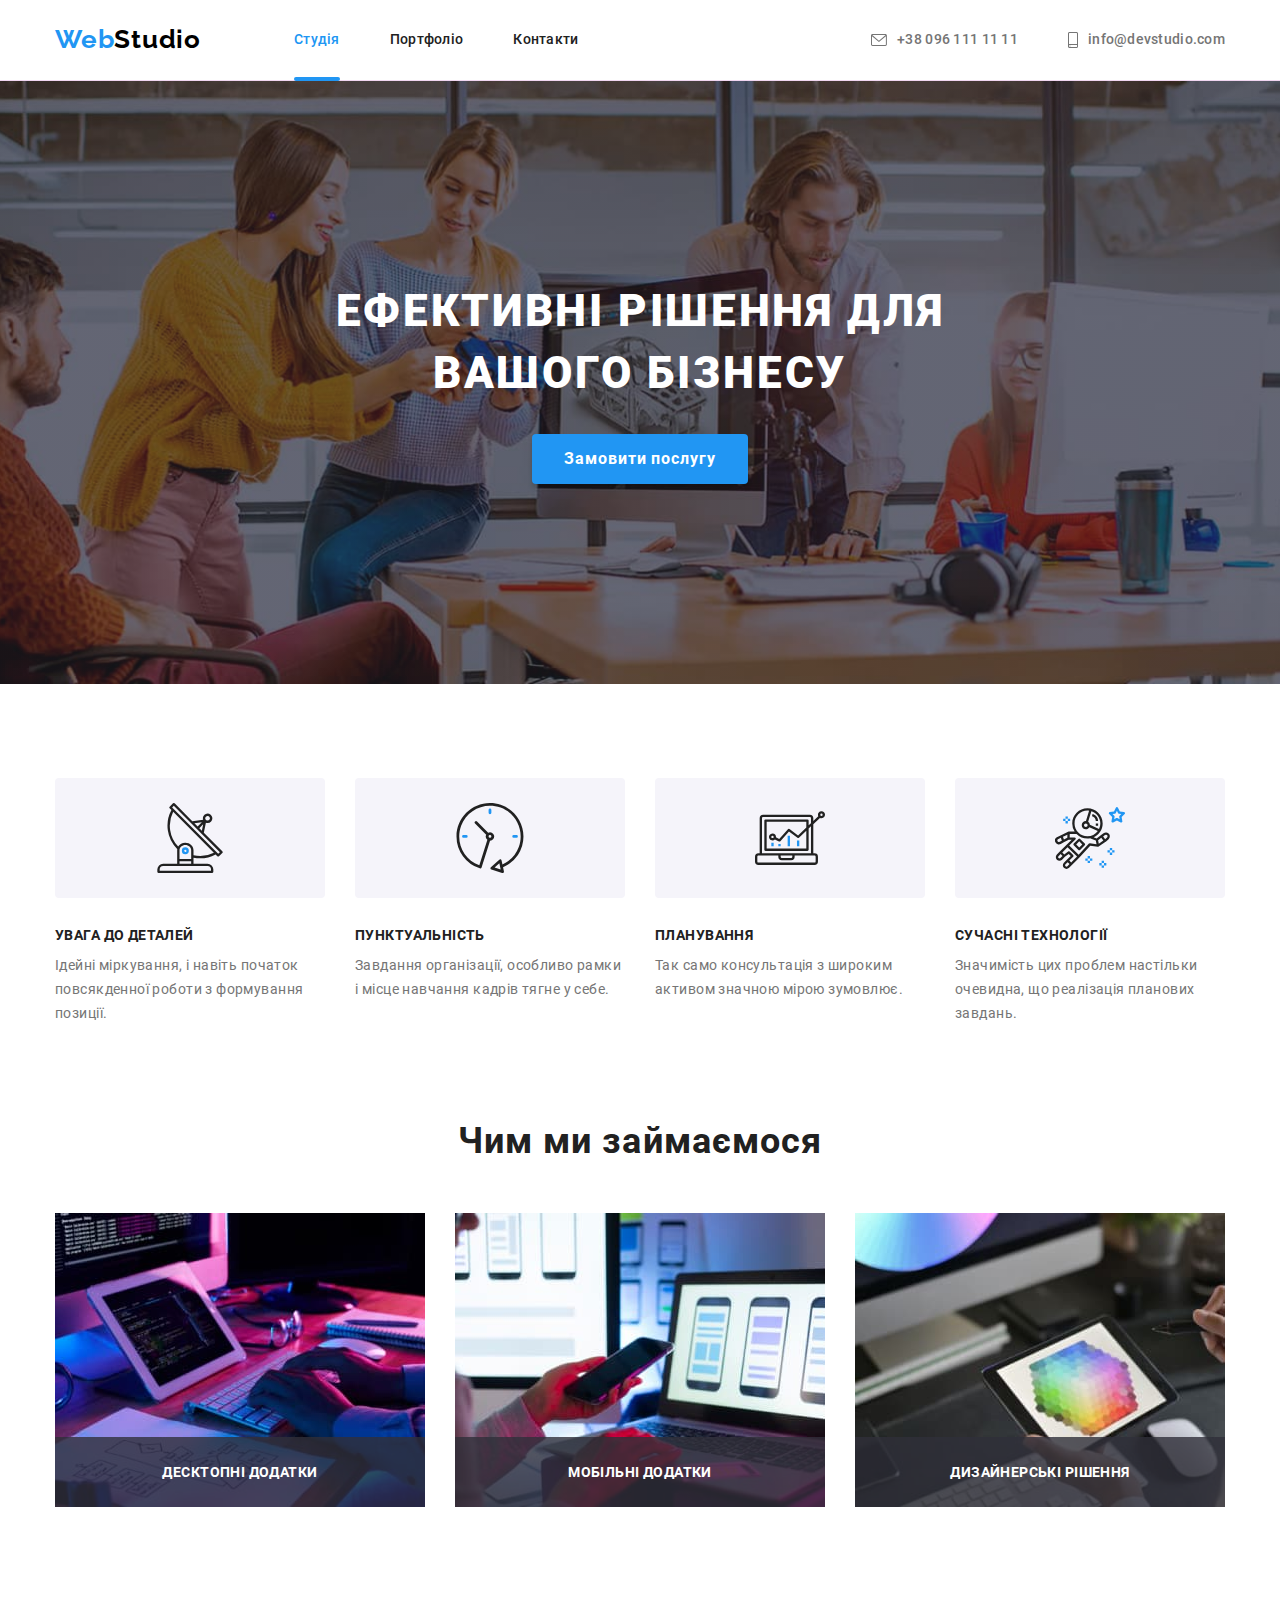
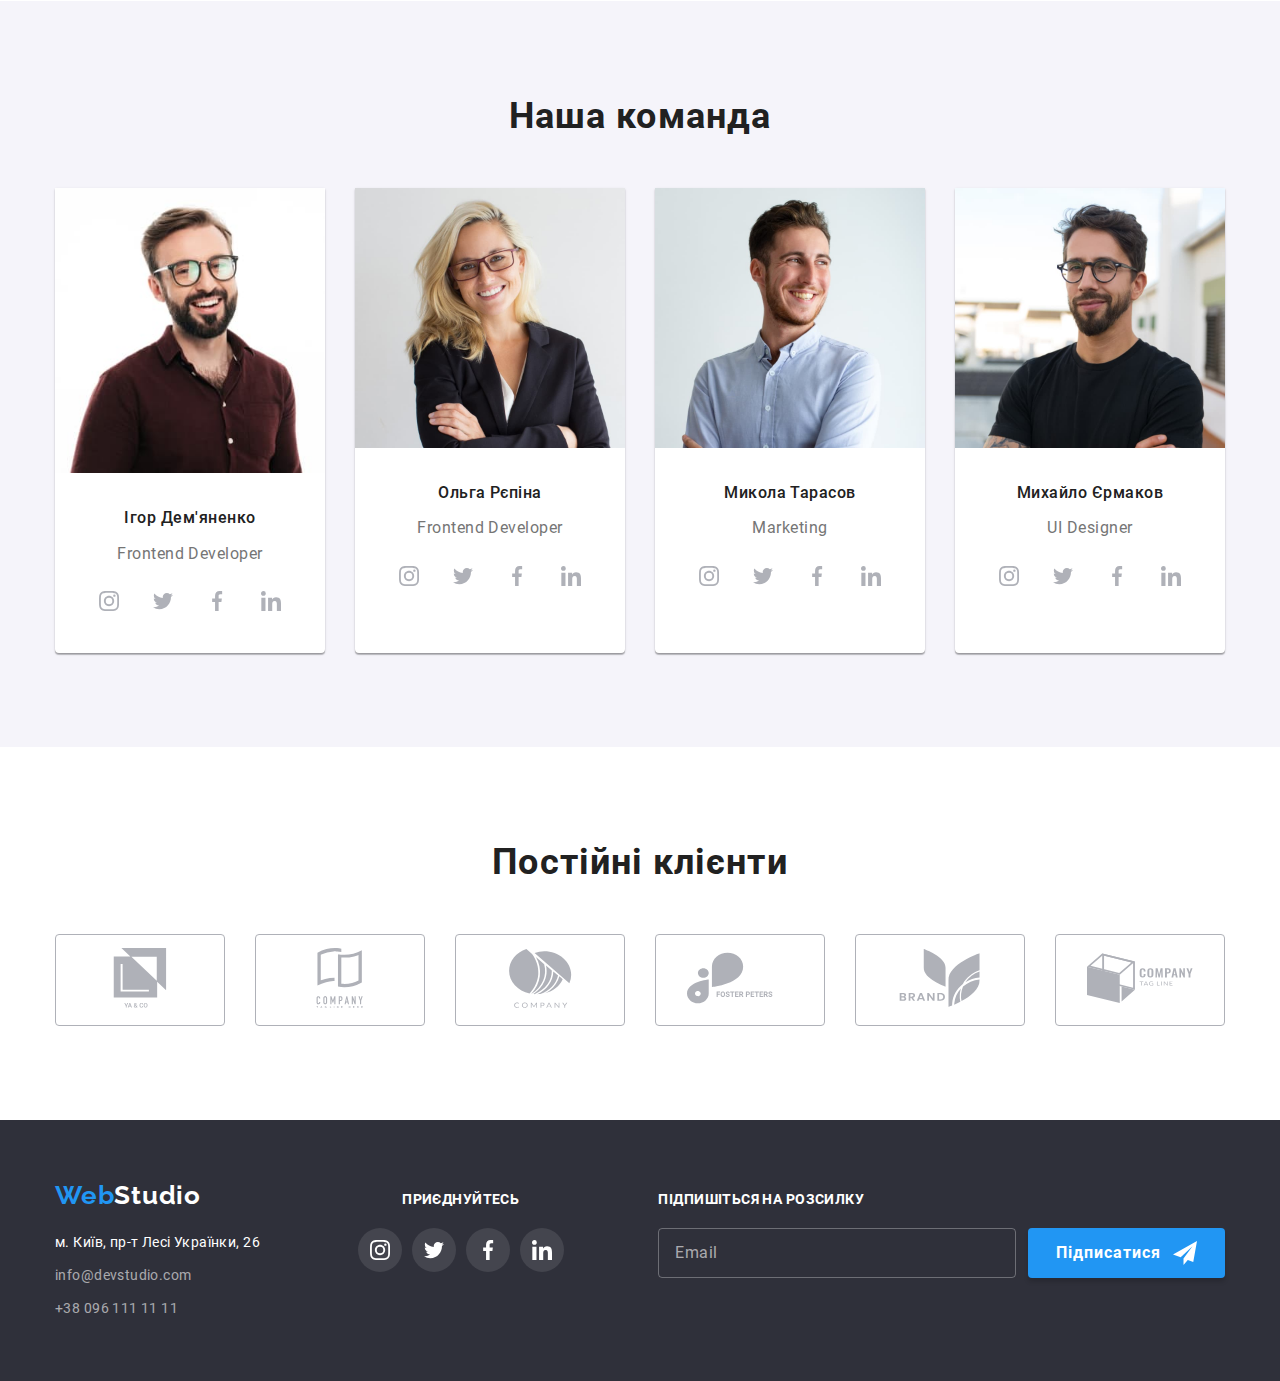
==== commit 94acd5c8: "img" ====
--- a/index.html
+++ b/index.html
@@ -146,7 +146,19 @@
           <h2 class="team-caption">Наша команда</h2>
           <ul class="team-card">
             <li class="team-card__item">
-              <img src="./images/img4.jpg" alt="Мужчина в очках, красной рубашки" width="270" />
+              <img
+                srcset="
+                  ./images/Demiyan-270.jpg 270w,
+                  ./images/Demiyan-354.jpg 354w,
+                  ./images/Demiyan-450.jpg 450w,
+                  ./images/Demiyan-540.jpg 540w,
+                  ./images/Demiyan-708.jpg 708w,
+                  ./images/Demiyan-900.jpg 900w
+                "
+                src="./images/Demiyan-270.jpg"
+                sizes="(min-width: 1200px) 22vw, (min-width: 768px) 45vw, (max-width: 767px) 90vw"
+                alt="Мужчина в очках, красной рубашки"
+              />
               <div class="team-card__meta">
                 <h3 class="team-card__name">Ігор Дем'яненко</h3>
                 <p class="team-card__profession">Frontend Developer</p>
--- a/css/main.min.css
+++ b/css/main.min.css
@@ -1 +1 @@
-/*! modern-normalize v1.1.0 | MIT License | https://github.com/sindresorhus/modern-normalize */*,::before,::after{-webkit-box-sizing:border-box;box-sizing:border-box}html{line-height:1.15;-webkit-text-size-adjust:100%;-moz-tab-size:4;-o-tab-size:4;tab-size:4}body{margin:0;font-family:system-ui,-apple-system,"Segoe UI",Roboto,Helvetica,Arial,sans-serif,"Apple Color Emoji","Segoe UI Emoji"}hr{height:0;color:inherit}abbr[title]{-webkit-text-decoration:underline dotted;text-decoration:underline dotted}b,strong{font-weight:bolder}code,kbd,samp,pre{font-family:ui-monospace,SFMono-Regular,Consolas,"Liberation Mono",Menlo,monospace;font-size:1em}small{font-size:80%}sub,sup{font-size:75%;line-height:0;position:relative;vertical-align:baseline}sub{bottom:-0.25em}sup{top:-0.5em}table{text-indent:0;border-color:inherit}button,input,optgroup,select,textarea{font-family:inherit;font-size:100%;line-height:1.15;margin:0}button,select{text-transform:none}button,[type=button],[type=reset],[type=submit]{-webkit-appearance:button}::-moz-focus-inner{border-style:none;padding:0}:-moz-focusring{outline:1px dotted ButtonText}:-moz-ui-invalid{box-shadow:none}legend{padding:0}progress{vertical-align:baseline}::-webkit-inner-spin-button,::-webkit-outer-spin-button{height:auto}[type=search]{-webkit-appearance:textfield;outline-offset:-2px}::-webkit-search-decoration{-webkit-appearance:none}::-webkit-file-upload-button{-webkit-appearance:button;font:inherit}summary{display:list-item}body{color:#212121;font-family:"Roboto",sans-serif;background-color:#fff}a{text-decoration:none}h1,h2,h3,p{margin:0;padding:0}img{display:block;max-width:100%;height:auto}ul{list-style:none;margin:0;padding:0}.study-caption{margin-bottom:50px;font-size:36px;line-height:1.2;text-align:center;letter-spacing:.03em}.button-send,.form-spam__button,.order__button{font-family:"Roboto",sans-serif;font-weight:700;font-size:16px;line-height:1.88;letter-spacing:.06em;cursor:pointer;color:#fff;background:#2196f3;-webkit-box-shadow:0px 4px 4px rgba(0,0,0,.15);box-shadow:0px 4px 4px rgba(0,0,0,.15);border:none;border-radius:4px}.modal-button,.form-spam__button,.team-contact__link,.team-contact,.subscribe-set__link,.clients-set__icon{display:-webkit-box;display:-ms-flexbox;display:flex;-webkit-box-align:center;-ms-flex-align:center;align-items:center;-webkit-box-pack:center;-ms-flex-pack:center;justify-content:center}.is-hidden{opacity:0;pointer-events:none}.is-hidden .modal{-webkit-transform:translate(-50%, -50%) scale(1.1);transform:translate(-50%, -50%) scale(1.1)}.site-nav__current{color:#2196f3}.site-nav__current::after{position:absolute;left:0;bottom:-1px;content:"";display:block;width:100%;height:4px;background-color:#2196f3;border-radius:4px}@font-face{font-family:"Roboto";font-style:normal;font-weight:400;src:url("../fonts/roboto-v30-latin_cyrillic-regular.eot");src:local(""),url("../fonts/roboto-v30-latin_cyrillic-regular.eot?#iefix") format("embedded-opentype"),url("../fonts/roboto-v30-latin_cyrillic-regular.woff2") format("woff2"),url("../fonts/roboto-v30-latin_cyrillic-regular.woff") format("woff"),url("../fonts/roboto-v30-latin_cyrillic-regular.ttf") format("truetype"),url("../fonts/roboto-v30-latin_cyrillic-regular.svg#Roboto") format("svg")}@font-face{font-family:"Roboto";font-style:normal;font-weight:500;src:url("../fonts/roboto-v30-latin_cyrillic-500.eot");src:local(""),url("../fonts/roboto-v30-latin_cyrillic-500.eot?#iefix") format("embedded-opentype"),url("../fonts/roboto-v30-latin_cyrillic-500.woff2") format("woff2"),url("../fonts/roboto-v30-latin_cyrillic-500.woff") format("woff"),url("../fonts/roboto-v30-latin_cyrillic-500.ttf") format("truetype"),url("../fonts/roboto-v30-latin_cyrillic-500.svg#Roboto") format("svg")}@font-face{font-family:"Roboto";font-style:normal;font-weight:700;src:url("../fonts/roboto-v30-latin_cyrillic-700.eot");src:local(""),url("../fonts/roboto-v30-latin_cyrillic-700.eot?#iefix") format("embedded-opentype"),url("../fonts/roboto-v30-latin_cyrillic-700.woff2") format("woff2"),url("../fonts/roboto-v30-latin_cyrillic-700.woff") format("woff"),url("../fonts/roboto-v30-latin_cyrillic-700.ttf") format("truetype"),url("../fonts/roboto-v30-latin_cyrillic-700.svg#Roboto") format("svg")}@font-face{font-family:"Roboto";font-style:normal;font-weight:900;src:url("../fonts/roboto-v30-latin_cyrillic-900.eot");src:local(""),url("../fonts/roboto-v30-latin_cyrillic-900.eot?#iefix") format("embedded-opentype"),url("../fonts/roboto-v30-latin_cyrillic-900.woff2") format("woff2"),url("../fonts/roboto-v30-latin_cyrillic-900.woff") format("woff"),url("../fonts/roboto-v30-latin_cyrillic-900.ttf") format("truetype"),url("../fonts/roboto-v30-latin_cyrillic-900.svg#Roboto") format("svg")}@font-face{font-family:"Raleway";font-style:normal;font-weight:700;src:url("../fonts/raleway-v28-latin_cyrillic-700.eot");src:local(""),url("../fonts/raleway-v28-latin_cyrillic-700.eot?#iefix") format("embedded-opentype"),url("../fonts/raleway-v28-latin_cyrillic-700.woff2") format("woff2"),url("../fonts/raleway-v28-latin_cyrillic-700.woff") format("woff"),url("../fonts/raleway-v28-latin_cyrillic-700.ttf") format("truetype"),url("../fonts/raleway-v28-latin_cyrillic-700.svg#Raleway") format("svg")}.container{padding-left:15px;padding-right:15px;margin:0 auto}@media screen and (min-width: 480px){.container{max-width:480px}}@media screen and (min-width: 768px){.container{max-width:768px}}@media screen and (min-width: 1200px){.container{max-width:1200px}}@media screen and (max-width: 1200px){.section{padding-top:60px;padding-bottom:60px}}@media screen and (min-width: 1200px){.section{padding-top:94px;padding-bottom:94px}}@media screen and (min-width: 1200px){.page-header{border-bottom:1px solid rgba(238,204,238,.8)}}.nav-header{display:-webkit-box;display:-ms-flexbox;display:flex;-webkit-box-align:center;-ms-flex-align:center;align-items:center;-webkit-box-pack:justify;-ms-flex-pack:justify;justify-content:space-between}.main-logo__link{color:#2196f3;font-family:"Raleway",sans-serif;font-weight:700;font-size:26px;line-height:1.2;letter-spacing:.03em}@media screen and (max-width: 767px){.main-logo__link{padding-top:16px;padding-bottom:16px}}.main-logo__header{color:#000}.main-logo__footer{color:#fff}.nav{display:-webkit-box;display:-ms-flexbox;display:flex;-webkit-box-align:center;-ms-flex-align:center;align-items:center}.site-nav{display:-webkit-box;display:-ms-flexbox;display:flex;padding-left:93px}@media screen and (max-width: 767px){.site-nav{display:none}}.site-nav__item:not(:last-child){margin-right:50px}.site-nav__link{position:relative;display:block;padding-top:32px;padding-bottom:32px;color:inherit;font-family:"Roboto",sans-serif;font-weight:500;font-size:14px;line-height:1.14;letter-spacing:.02em;-webkit-transition:color 250ms cubic-bezier(0.4, 0, 0.2, 1);transition:color 250ms cubic-bezier(0.4, 0, 0.2, 1)}.site-nav__link:hover,.site-nav__link:focus{color:#2196f3}.site-contact{display:-webkit-box;display:-ms-flexbox;display:flex;margin-left:auto}@media screen and (max-width: 767px){.site-contact{display:none}}.site-contact__item:not(:last-child){margin-right:50px}.site-contact__link{display:-webkit-box;display:-ms-flexbox;display:flex;-webkit-box-align:center;-ms-flex-align:center;align-items:center;padding-top:32px;padding-bottom:32px;color:#757575;font-family:"Roboto",sans-serif;font-weight:500;font-size:14px;line-height:1.14;letter-spacing:.02em;-webkit-transition:color 250ms cubic-bezier(0.4, 0, 0.2, 1);transition:color 250ms cubic-bezier(0.4, 0, 0.2, 1)}.site-contact__link:hover,.site-contact__link:focus{color:#2196f3}.site-contact__icon{display:-webkit-box;display:-ms-flexbox;display:flex;margin-right:10px;fill:currentColor}.site-contact__icon:hover,.site-contact__icon:focus{fill:#2196f3}.order{padding-top:200px;padding-bottom:200px;max-width:1600px;background-color:#2f303a;text-align:center;margin-left:auto;margin-right:auto;background-image:-webkit-gradient(linear, left top, right top, from(rgba(47, 48, 58, 0.4)), to(rgba(47, 48, 58, 0.4))),url(../images/background.jpg);background-image:linear-gradient(to right, rgba(47, 48, 58, 0.4), rgba(47, 48, 58, 0.4)),url(../images/background.jpg);background-size:cover;background-position:center;background-repeat:no-repeat}@media screen and (max-width: 767px){.order{padding-top:118px;padding-bottom:118px}}@media screen and (min-width: 768px){.order{padding-top:200px;padding-bottom:200px;max-width:1600px;min-height:600px}}.order__caption{margin:0 auto 30px;color:#fff;font-weight:900;font-size:44px;line-height:1.4;letter-spacing:.06em;text-transform:uppercase}@media screen and (max-width: 767px){.order__caption{font-size:26px;line-height:1.6;text-align:center;letter-spacing:.06em}}@media screen and (min-width: 768px){.order__caption{max-width:696px}}.backdrop{position:fixed;content:"";top:0;left:0;width:100%;height:100%;background:rgba(0,0,0,.2);-webkit-transition:opacity 250ms cubic-bezier(0.4, 0, 0.2, 1);transition:opacity 250ms cubic-bezier(0.4, 0, 0.2, 1)}.modal{position:absolute;top:50%;left:50%;width:528px;max-height:581px;height:100%;overflow:auto;background:#fff;-webkit-box-shadow:0px 1px 3px rgba(0,0,0,.12),0px 1px 1px rgba(0,0,0,.14),0px 2px 1px rgba(0,0,0,.2);box-shadow:0px 1px 3px rgba(0,0,0,.12),0px 1px 1px rgba(0,0,0,.14),0px 2px 1px rgba(0,0,0,.2);-webkit-transform:translate(-50%, -50%) scale(1);transform:translate(-50%, -50%) scale(1);-webkit-transition:-webkit-transform 250ms cubic-bezier(0.4, 0, 0.2, 1);transition:-webkit-transform 250ms cubic-bezier(0.4, 0, 0.2, 1);transition:transform 250ms cubic-bezier(0.4, 0, 0.2, 1);transition:transform 250ms cubic-bezier(0.4, 0, 0.2, 1), -webkit-transform 250ms cubic-bezier(0.4, 0, 0.2, 1)}@media screen and (max-width: 1200px){.modal{width:100%;height:100%;max-width:450px;min-height:609px}}.modal-box{display:-webkit-box;display:-ms-flexbox;display:flex;-webkit-box-orient:vertical;-webkit-box-direction:normal;-ms-flex-direction:column;flex-direction:column;padding:40px 40px}.modal-box__text{margin-bottom:12px;font-size:20px;line-height:1.15;text-align:center;letter-spacing:.03em;color:#212121}.modal-form{display:-webkit-box;display:-ms-flexbox;display:flex;-webkit-box-orient:vertical;-webkit-box-direction:normal;-ms-flex-direction:column;flex-direction:column;margin-bottom:10px}.modal-form:nth-child(4){margin-bottom:20px}.modal-form__label{margin-bottom:4px;font-size:12px;line-height:1.16;letter-spacing:.01em;color:#757575}.modal-form__meta{position:relative}.modal-form__input{width:100%;padding-left:42px;padding-top:12px;padding-bottom:12px;height:40px;outline:none;border:1px solid rgba(33,33,33,.2);border-radius:4px;cursor:pointer;-webkit-transition:border 250ms cubic-bezier(0.4, 0, 0.2, 1);transition:border 250ms cubic-bezier(0.4, 0, 0.2, 1)}.modal-form__input:focus-within{border:1px solid #2196f3}.modal-form__icon{position:absolute;top:50%;left:12px;-webkit-transform:translateY(-50%);transform:translateY(-50%);fill:#212121;width:18px;height:18px;-webkit-transition:fill 250ms cubic-bezier(0.4, 0, 0.2, 1);transition:fill 250ms cubic-bezier(0.4, 0, 0.2, 1)}.modal-form__meta:focus-within .modal-form__icon{fill:#2196f3}.modal_form__feedback{width:100%;height:120px;padding:12px 16px;outline:none;resize:none;cursor:pointer;border:1px solid rgba(33,33,33,.2);border-radius:4px;-webkit-transition:border 250ms cubic-bezier(0.4, 0, 0.2, 1);transition:border 250ms cubic-bezier(0.4, 0, 0.2, 1)}.modal_form__feedback::-webkit-input-placeholder{font-size:12px;line-height:1.2;letter-spacing:.01em;color:rgba(117,117,117,.5)}.modal_form__feedback::-moz-placeholder{font-size:12px;line-height:1.2;letter-spacing:.01em;color:rgba(117,117,117,.5)}.modal_form__feedback:-ms-input-placeholder{font-size:12px;line-height:1.2;letter-spacing:.01em;color:rgba(117,117,117,.5)}.modal_form__feedback::-ms-input-placeholder{font-size:12px;line-height:1.2;letter-spacing:.01em;color:rgba(117,117,117,.5)}.modal_form__feedback::placeholder{font-size:12px;line-height:1.2;letter-spacing:.01em;color:rgba(117,117,117,.5)}.modal_form__feedback:focus{border:1px solid #2196f3}.modal-checkbox{display:-webkit-box;display:-ms-flexbox;display:flex;-webkit-box-pack:center;-ms-flex-pack:center;justify-content:center;margin-bottom:30px}.modal-checkbox__label{display:-webkit-box;display:-ms-flexbox;display:flex;-webkit-box-align:center;-ms-flex-align:center;align-items:center;gap:7px;color:#757575;font-size:12px;line-height:1.71;letter-spacing:.03em}@media screen and (min-width: 1200px){.modal-checkbox__label{font-size:14px}}.modal-checkbox__input{position:absolute;width:1px;height:1px;margin:-1px;border:0;padding:0;clip:rect(0 0 0 0);overflow:hidden}.modal-checkbox__input:checked+.modal-checkbox__icon{border-color:rgba(0,0,0,0);background-size:contain;background-color:#2196f3;background-image:url("../images/check.svg");background-origin:border-box}.modal-checkbox__icon{display:inline-block;width:16px;height:15px;border:2px solid #212121;border-radius:4px;-webkit-transition:background-color 250ms cubic-bezier(0.4, 0, 0.2, 1),border 250ms cubic-bezier(0.4, 0, 0.2, 1);transition:background-color 250ms cubic-bezier(0.4, 0, 0.2, 1),border 250ms cubic-bezier(0.4, 0, 0.2, 1)}.modal-checkbox__link{color:#2196f3;text-decoration:underline}.mobile-menu{position:fixed;top:0;left:0;-webkit-transform:translateY(-100%);transform:translateY(-100%);width:100%;height:100%;background-color:#fff;padding:40px 48px;overflow:auto;-webkit-transition:-webkit-transform 250ms;transition:-webkit-transform 250ms;transition:transform 250ms;transition:transform 250ms, -webkit-transform 250ms}.mobile-menu.is-open{-webkit-transform:translateY(0);transform:translateY(0)}.mobile-menu__close-button{position:absolute;top:10px;right:15px;margin:0;padding:0;border:none;-webkit-transition:fill 250ms cubic-bezier(0.4, 0, 0.2, 1);transition:fill 250ms cubic-bezier(0.4, 0, 0.2, 1)}.mobile-menu__close-button:hover{fill:#2196f3}.mobile-pages{margin-bottom:306px}.mobile-pages__item:not(:last-child){margin-bottom:32px}.mobile-pages__link{font-weight:500;font-size:40px;line-height:1.17;letter-spacing:.02em;color:inherit}.mobile-pages__link:hover,.mobile-pages__link:focus{color:#2196f3}.mobile-contact{margin-bottom:64px}.mobile-contact__item:first-child{margin-bottom:32px}.mobile-contact__tel{font-weight:500;font-size:34px;line-height:1.17;letter-spacing:.02em;color:#2196f3}.mobile-contact__email{font-weight:500;font-size:24px;line-height:28px;letter-spacing:.02em;color:#757575}.main-skill{display:-webkit-box;display:-ms-flexbox;display:flex;-webkit-box-orient:vertical;-webkit-box-direction:normal;-ms-flex-direction:column;flex-direction:column;gap:30px}@media screen and (min-width: 768px){.main-skill{-webkit-box-orient:horizontal;-webkit-box-direction:normal;-ms-flex-direction:row;flex-direction:row;-ms-flex-wrap:wrap;flex-wrap:wrap}}@media screen and (min-width: 1200px){.main-skill{-webkit-box-orient:horizontal;-webkit-box-direction:normal;-ms-flex-direction:row;flex-direction:row;-ms-flex-wrap:nowrap;flex-wrap:nowrap}}@media screen and (min-width: 768px){.main-skill__item{-ms-flex-preferred-size:calc((100% - 30px)/2);flex-basis:calc((100% - 30px)/2)}}.main-skill__icon{display:-webkit-box;display:-ms-flexbox;display:flex;-webkit-box-align:center;-ms-flex-align:center;align-items:center;-webkit-box-pack:center;-ms-flex-pack:center;justify-content:center;height:120px;margin-bottom:30px;background:#f5f4fa;border-radius:4px}@media screen and (min-width: 767px){.main-skill__icon{-ms-flex-preferred-size:calc((100% - 30px)/2);flex-basis:calc((100% - 30px)/2)}}.main-skill__caption{margin-bottom:10px;font-weight:700;font-size:14px;line-height:1.14;letter-spacing:.03em;text-transform:uppercase}@media screen and (max-width: 767px){.main-skill__caption{text-align:center}}.main-skill__text{color:#757575;font-size:14px;line-height:1.7;letter-spacing:.03em}.study{display:none;padding-top:0}@media screen and (min-width: 1200px){.study{display:block}}.product-set{display:-webkit-box;display:-ms-flexbox;display:flex}.product-set__item:not(:last-child){margin-right:30px}.product-set__box{position:relative}.product-set__case{display:inline-block;position:absolute;left:0;bottom:0;width:100%;height:70px;background-color:rgba(47,48,58,.8)}.product-set__text{position:absolute;top:50%;left:50%;-webkit-transform:translate(-50%, -50%);transform:translate(-50%, -50%);font-size:14px;line-height:1.2;letter-spacing:.03em;text-transform:uppercase;color:#fff}.team{background:#f5f4fa}@media screen and (max-width: 767px){.team{padding-top:0}}.team-caption{margin-bottom:30px;font-size:28px;line-height:1.17;text-align:center;letter-spacing:.03em}@media screen and (min-width: 768px){.team-caption{margin-bottom:50px;font-size:36px;line-height:1.2;text-align:center;letter-spacing:.03em}}@media screen and (min-width: 1200px){.team-card{display:-webkit-box;display:-ms-flexbox;display:flex}}.team-card__item{background-color:#fff;-webkit-box-shadow:0px 1px 3px rgba(0,0,0,.12),0px 1px 1px rgba(0,0,0,.14),0px 2px 1px rgba(0,0,0,.2);box-shadow:0px 1px 3px rgba(0,0,0,.12),0px 1px 1px rgba(0,0,0,.14),0px 2px 1px rgba(0,0,0,.2);border-radius:0px 0px 4px 4px}@media screen and (max-width: 767px){.team-card__item{max-height:622px}.team-card__item:not(:last-child){margin-bottom:30px}}@media screen and (min-width: 768px){.team-card__item:not(:last-child){margin-right:30px}}.team-card__meta{padding-top:30px}.team-card__name{margin-bottom:10px;font-weight:500;font-size:16px;line-height:1.9;letter-spacing:.03em;text-align:center}.team-card__profession{color:#757575;font-size:16px;line-height:1.2;letter-spacing:.03em;text-align:center}.clients-caption{margin-bottom:30px;font-size:28px;line-height:1.17;text-align:center;letter-spacing:.03em}@media screen and (min-width: 768px){.clients-caption{margin-bottom:50px;font-size:36px;line-height:1.2}}.clients-set{display:-webkit-box;display:-ms-flexbox;display:flex;-ms-flex-wrap:wrap;flex-wrap:wrap;-webkit-box-pack:center;-ms-flex-pack:center;justify-content:center;gap:30px}@media screen and (min-width: 1200px){.clients-set{-ms-flex-wrap:nowrap;flex-wrap:nowrap;-webkit-box-align:center;-ms-flex-align:center;align-items:center}}.clients-set__icon{height:92px;fill:#afb1b8;border-radius:4px;border:1px solid #afb1b8;cursor:pointer;-webkit-transition:fill 250ms cubic-bezier(0.4, 0, 0.2, 1),border 250ms cubic-bezier(0.4, 0, 0.2, 1);transition:fill 250ms cubic-bezier(0.4, 0, 0.2, 1),border 250ms cubic-bezier(0.4, 0, 0.2, 1)}@media screen and (max-width: 767px){.clients-set__icon{-ms-flex-preferred-size:calc((100% - 30px)/2);flex-basis:calc((100% - 30px)/2)}}@media screen and (min-width: 768px){.clients-set__icon{-ms-flex-preferred-size:calc((100% - 60px)/3);flex-basis:calc((100% - 60px)/3)}}@media screen and (min-width: 1200px){.clients-set__icon{-ms-flex-preferred-size:calc((100% - 150px)/6);flex-basis:calc((100% - 150px)/6)}}.clients-set__icon:hover,.clients-set__icon:focus{fill:#2196f3;border:1px solid #2196f3}.clients-set__icon:focus,.clients-set__icon:hover .clients-set__link{fill:#2196f3}.clients-set__link{fill:#afb1b8;-webkit-transition:fill 250ms cubic-bezier(0.4, 0, 0.2, 1);transition:fill 250ms cubic-bezier(0.4, 0, 0.2, 1)}.page-footer{padding-top:60px;padding-bottom:60px;background-color:#2f303a}@media screen and (min-width: 1200px){.footer{display:-webkit-box;display:-ms-flexbox;display:flex;-webkit-box-align:baseline;-ms-flex-align:baseline;align-items:baseline;-webkit-box-pack:justify;-ms-flex-pack:justify;justify-content:space-between}}@media screen and (max-width: 767px){.box-spam{text-align:center}}@media screen and (min-width: 768px){.box-spam{margin-left:93px}}.spam-caption{margin-bottom:20px;font-weight:700;font-size:14px;line-height:1.2;letter-spacing:.03em;text-transform:uppercase;color:#fff}@media screen and (min-width: 1200px){.form-spam{display:-webkit-box;display:-ms-flexbox;display:flex}}.form-spam__input{height:50px;padding-top:15px;padding-bottom:15px;padding-left:16px;color:#fff;outline:none;background:rgba(0,0,0,0);border:1px solid rgba(255,255,255,.3);-webkit-filter:drop-shadow(0px 4px 4px 0px 4px 4px rgba(0, 0, 0, 0.15));filter:drop-shadow(0px 4px 4px 0px 4px 4px rgba(0, 0, 0, 0.15));border-radius:4px}@media screen and (max-width: 767px){.form-spam__input{width:100%;margin-bottom:20px}}@media screen and (min-width: 768px){.form-spam__input{width:358px}}.form-spam__input::-webkit-input-placeholder{font-weight:400;font-size:16px;line-height:1.3;letter-spacing:.03em;color:rgba(255,255,255,.6)}.form-spam__input::-moz-placeholder{font-weight:400;font-size:16px;line-height:1.3;letter-spacing:.03em;color:rgba(255,255,255,.6)}.form-spam__input:-ms-input-placeholder{font-weight:400;font-size:16px;line-height:1.3;letter-spacing:.03em;color:rgba(255,255,255,.6)}.form-spam__input::-ms-input-placeholder{font-weight:400;font-size:16px;line-height:1.3;letter-spacing:.03em;color:rgba(255,255,255,.6)}.form-spam__input::placeholder{font-weight:400;font-size:16px;line-height:1.3;letter-spacing:.03em;color:rgba(255,255,255,.6)}.box-communications{width:231px}@media screen and (max-width: 767px){.box-communications{margin-bottom:60px;margin-left:auto;margin-right:auto;text-align:center}}.contact-footer{margin-bottom:9px;font-style:normal;font-weight:400;font-size:14px;line-height:1.7;letter-spacing:.03em;color:rgba(255,255,255,.6)}.contact-footer:first-child{margin-top:20px}.contact-footer:last-child{margin-bottom:0px}.contact-footer__map{color:#fff}.contact-footer__map:hover,.contact-footer__map:focus{color:#2196f3}.contact-footer__link{color:rgba(255,255,255,.6)}.contact-footer__link:hover,.contact-footer__link:focus{color:#2196f3}@media screen and (max-width: 767px){.box-subscribe{text-align:center;margin-bottom:60px}}@media screen and (min-width: 768px){.box-subscribe{margin-left:70px}}.subscribe-caption{color:#fff;margin-bottom:20px;font-size:14px;line-height:1.2;letter-spacing:.03em;text-transform:uppercase}.subscribe-set{display:-webkit-box;display:-ms-flexbox;display:flex;-webkit-box-align:baseline;-ms-flex-align:baseline;align-items:baseline;-webkit-box-pack:center;-ms-flex-pack:center;justify-content:center;gap:10px}.subscribe-set__item{width:44px;height:44px}.subscribe-set__link{width:100%;height:100%;fill:#fff;border-radius:50%;background-color:rgba(255,255,255,.1);-webkit-transition:background-color 250ms cubic-bezier(0.4, 0, 0.2, 1);transition:background-color 250ms cubic-bezier(0.4, 0, 0.2, 1)}.subscribe-set__link:hover,.subscribe-set__link:focus{background-color:#2196f3}.team-contact{gap:10px;padding-top:16px}@media screen and (max-width: 767px){.team-contact{padding-bottom:24px}}@media screen and (min-width: 768px){.team-contact{padding-bottom:30px}}.team-contact__item{width:44px;height:44px}.team-contact__link{width:100%;height:100%;fill:#afb1b8;border-radius:50%;background-color:#fff;-webkit-transition:fill 250ms cubic-bezier(0.4, 0, 0.2, 1),background-color 250ms cubic-bezier(0.4, 0, 0.2, 1);transition:fill 250ms cubic-bezier(0.4, 0, 0.2, 1),background-color 250ms cubic-bezier(0.4, 0, 0.2, 1)}.team-contact__link:hover,.team-contact__link:focus{fill:#fff;background-color:#2196f3}.mobile-subscribe{display:-webkit-box;display:-ms-flexbox;display:flex;-webkit-box-align:center;-ms-flex-align:center;align-items:center;gap:20px}.mobile-subscribe__item{position:relative}.mobile-subscribe__item:not(:last-child):after{position:absolute;right:-10px;bottom:0;content:"";display:block;width:1px;height:100%;background-color:rgba(33,33,33,.2)}.mobile-subscribe__link{font-weight:500;font-size:18px;line-height:1.22;letter-spacing:.02em;color:#2196f3}.menu-button__open{display:-webkit-inline-box;display:-ms-inline-flexbox;display:inline-flex;margin:0;padding:0;border:none}@media screen and (min-width: 768px){.menu-button__open{display:none}}.order__button{padding:10px 32px}.button-close{position:absolute;right:8px;top:8px;width:30px;height:30px;background:none;border-radius:50%;border:rgba(0,0,0,0);cursor:pointer}.button-close__icon{position:absolute;top:50%;left:50%;-webkit-transform:translate(-50%, -50%);transform:translate(-50%, -50%);fill:#000;-webkit-transition:fill 250ms cubic-bezier(0.4, 0, 0.2, 1);transition:fill 250ms cubic-bezier(0.4, 0, 0.2, 1)}.button-close__icon:hover,.button-close__icon:focus{fill:#2196f3}.form-spam__button{margin-left:auto;margin-right:auto;padding:10px 28px}@media screen and (min-width: 768px){.form-spam__button{margin-left:12px}}.form-spam__icon{margin-left:12px;width:24px;height:24px;fill:#fff}.button-send{padding:10px 52px;-webkit-transition:background-color 250ms cubic-bezier(0.4, 0, 0.2, 1);transition:background-color 250ms cubic-bezier(0.4, 0, 0.2, 1)}.button-send:hover,.button-send:focus{background-color:#188ce8}@media screen and (min-width: 768px){.filtr-set{display:-webkit-box;display:-ms-flexbox;display:flex;margin-bottom:50px;-webkit-box-pack:center;-ms-flex-pack:center;justify-content:center;-webkit-box-align:center;-ms-flex-align:center;align-items:center}}.filtr-set__item:not(:last-child){margin-right:8px}.filtr-set__button{display:inline-block;padding:6px 22px;color:inherit;cursor:pointer;font-family:"Roboto",sans-serif;font-weight:500;font-size:16px;line-height:1.6;text-align:center;letter-spacing:.03em;background:#f5f4fa;border-radius:4px;border-color:rgba(0,0,0,0);-webkit-transition:color 250ms cubic-bezier(0.4, 0, 0.2, 1),background-color 250ms cubic-bezier(0.4, 0, 0.2, 1),-webkit-box-shadow 250ms cubic-bezier(0.4, 0, 0.2, 1);transition:color 250ms cubic-bezier(0.4, 0, 0.2, 1),background-color 250ms cubic-bezier(0.4, 0, 0.2, 1),-webkit-box-shadow 250ms cubic-bezier(0.4, 0, 0.2, 1);transition:color 250ms cubic-bezier(0.4, 0, 0.2, 1),background-color 250ms cubic-bezier(0.4, 0, 0.2, 1),box-shadow 250ms cubic-bezier(0.4, 0, 0.2, 1);transition:color 250ms cubic-bezier(0.4, 0, 0.2, 1),background-color 250ms cubic-bezier(0.4, 0, 0.2, 1),box-shadow 250ms cubic-bezier(0.4, 0, 0.2, 1),-webkit-box-shadow 250ms cubic-bezier(0.4, 0, 0.2, 1)}.filtr-set__button:hover,.filtr-set__button:focus{color:#fff;background-color:#2196f3;-webkit-box-shadow:0px 3px 1px rgba(0,0,0,.1),0px 1px 2px rgba(0,0,0,.08),0px 2px 2px rgba(0,0,0,.12);box-shadow:0px 3px 1px rgba(0,0,0,.1),0px 1px 2px rgba(0,0,0,.08),0px 2px 2px rgba(0,0,0,.12)}.product-card{display:-webkit-box;display:-ms-flexbox;display:flex;-ms-flex-wrap:wrap;flex-wrap:wrap}.product-card__item:not(:nth-child(3n)){margin-right:30px}.product-card__item:not(:nth-child(n+7)){margin-bottom:30px}.product-card__link{display:block;-webkit-transition:-webkit-box-shadow 250ms cubic-bezier(0.4, 0, 0.2, 1);transition:-webkit-box-shadow 250ms cubic-bezier(0.4, 0, 0.2, 1);transition:box-shadow 250ms cubic-bezier(0.4, 0, 0.2, 1);transition:box-shadow 250ms cubic-bezier(0.4, 0, 0.2, 1), -webkit-box-shadow 250ms cubic-bezier(0.4, 0, 0.2, 1)}.product-card__link:hover,.product-card__link:focus{-webkit-box-shadow:0px 1px 1px rgba(0,0,0,.12),0px 4px 4px rgba(0,0,0,.06),1px 4px 6px rgba(0,0,0,.16);box-shadow:0px 1px 1px rgba(0,0,0,.12),0px 4px 4px rgba(0,0,0,.06),1px 4px 6px rgba(0,0,0,.16)}.product-card__icon{position:relative;overflow:hidden}.overlay-card{display:inline-block;position:absolute;left:0;bottom:0;width:100%;height:100%;-webkit-transform:translateY(100%);transform:translateY(100%);-webkit-transition:-webkit-transform 250ms cubic-bezier(0.4, 0, 0.2, 1);transition:-webkit-transform 250ms cubic-bezier(0.4, 0, 0.2, 1);transition:transform 250ms cubic-bezier(0.4, 0, 0.2, 1);transition:transform 250ms cubic-bezier(0.4, 0, 0.2, 1), -webkit-transform 250ms cubic-bezier(0.4, 0, 0.2, 1);background-color:#2196f3}.product-card__link:hover .overlay-card{-webkit-transform:translateY(0);transform:translateY(0)}.overlay-card__text{position:absolute;padding:63px 24px;font-size:18px;line-height:1.56;letter-spacing:.03em;color:#fff}.product-card__box{padding:20px 24px;border-bottom:1px solid #eee;border-left:1px solid #eee;border-right:1px solid #eee}.product-card__name{color:#212121;margin-bottom:4px;font-weight:700;font-size:18px;line-height:2;letter-spacing:.06em}.product-card__filtr{color:#757575;font-size:16px;line-height:1.9;letter-spacing:.03em}/*# sourceMappingURL=main.min.css.map */+/*! modern-normalize v1.1.0 | MIT License | https://github.com/sindresorhus/modern-normalize */*,::before,::after{-webkit-box-sizing:border-box;box-sizing:border-box}html{line-height:1.15;-webkit-text-size-adjust:100%;-moz-tab-size:4;-o-tab-size:4;tab-size:4}body{margin:0;font-family:system-ui,-apple-system,"Segoe UI",Roboto,Helvetica,Arial,sans-serif,"Apple Color Emoji","Segoe UI Emoji"}hr{height:0;color:inherit}abbr[title]{-webkit-text-decoration:underline dotted;text-decoration:underline dotted}b,strong{font-weight:bolder}code,kbd,samp,pre{font-family:ui-monospace,SFMono-Regular,Consolas,"Liberation Mono",Menlo,monospace;font-size:1em}small{font-size:80%}sub,sup{font-size:75%;line-height:0;position:relative;vertical-align:baseline}sub{bottom:-0.25em}sup{top:-0.5em}table{text-indent:0;border-color:inherit}button,input,optgroup,select,textarea{font-family:inherit;font-size:100%;line-height:1.15;margin:0}button,select{text-transform:none}button,[type=button],[type=reset],[type=submit]{-webkit-appearance:button}::-moz-focus-inner{border-style:none;padding:0}:-moz-focusring{outline:1px dotted ButtonText}:-moz-ui-invalid{box-shadow:none}legend{padding:0}progress{vertical-align:baseline}::-webkit-inner-spin-button,::-webkit-outer-spin-button{height:auto}[type=search]{-webkit-appearance:textfield;outline-offset:-2px}::-webkit-search-decoration{-webkit-appearance:none}::-webkit-file-upload-button{-webkit-appearance:button;font:inherit}summary{display:list-item}body{color:#212121;font-family:"Roboto",sans-serif;background-color:#fff}a{text-decoration:none}h1,h2,h3,p{margin:0;padding:0}img{display:block;max-width:100%;height:auto}ul{list-style:none;margin:0;padding:0}.study-caption{margin-bottom:50px;font-size:36px;line-height:1.2;text-align:center;letter-spacing:.03em}.button-send,.form-spam__button,.order__button{font-family:"Roboto",sans-serif;font-weight:700;font-size:16px;line-height:1.88;letter-spacing:.06em;cursor:pointer;color:#fff;background:#2196f3;-webkit-box-shadow:0px 4px 4px rgba(0,0,0,.15);box-shadow:0px 4px 4px rgba(0,0,0,.15);border:none;border-radius:4px}.modal-button,.form-spam__button,.team-contact__link,.team-contact,.subscribe-set__link,.clients-set__icon{display:-webkit-box;display:-ms-flexbox;display:flex;-webkit-box-align:center;-ms-flex-align:center;align-items:center;-webkit-box-pack:center;-ms-flex-pack:center;justify-content:center}@font-face{font-family:"Roboto";font-style:normal;font-weight:400;src:url("../fonts/roboto-v30-latin_cyrillic-regular.eot");src:local(""),url("../fonts/roboto-v30-latin_cyrillic-regular.eot?#iefix") format("embedded-opentype"),url("../fonts/roboto-v30-latin_cyrillic-regular.woff2") format("woff2"),url("../fonts/roboto-v30-latin_cyrillic-regular.woff") format("woff"),url("../fonts/roboto-v30-latin_cyrillic-regular.ttf") format("truetype"),url("../fonts/roboto-v30-latin_cyrillic-regular.svg#Roboto") format("svg")}@font-face{font-family:"Roboto";font-style:normal;font-weight:500;src:url("../fonts/roboto-v30-latin_cyrillic-500.eot");src:local(""),url("../fonts/roboto-v30-latin_cyrillic-500.eot?#iefix") format("embedded-opentype"),url("../fonts/roboto-v30-latin_cyrillic-500.woff2") format("woff2"),url("../fonts/roboto-v30-latin_cyrillic-500.woff") format("woff"),url("../fonts/roboto-v30-latin_cyrillic-500.ttf") format("truetype"),url("../fonts/roboto-v30-latin_cyrillic-500.svg#Roboto") format("svg")}@font-face{font-family:"Roboto";font-style:normal;font-weight:700;src:url("../fonts/roboto-v30-latin_cyrillic-700.eot");src:local(""),url("../fonts/roboto-v30-latin_cyrillic-700.eot?#iefix") format("embedded-opentype"),url("../fonts/roboto-v30-latin_cyrillic-700.woff2") format("woff2"),url("../fonts/roboto-v30-latin_cyrillic-700.woff") format("woff"),url("../fonts/roboto-v30-latin_cyrillic-700.ttf") format("truetype"),url("../fonts/roboto-v30-latin_cyrillic-700.svg#Roboto") format("svg")}@font-face{font-family:"Roboto";font-style:normal;font-weight:900;src:url("../fonts/roboto-v30-latin_cyrillic-900.eot");src:local(""),url("../fonts/roboto-v30-latin_cyrillic-900.eot?#iefix") format("embedded-opentype"),url("../fonts/roboto-v30-latin_cyrillic-900.woff2") format("woff2"),url("../fonts/roboto-v30-latin_cyrillic-900.woff") format("woff"),url("../fonts/roboto-v30-latin_cyrillic-900.ttf") format("truetype"),url("../fonts/roboto-v30-latin_cyrillic-900.svg#Roboto") format("svg")}@font-face{font-family:"Raleway";font-style:normal;font-weight:700;src:url("../fonts/raleway-v28-latin_cyrillic-700.eot");src:local(""),url("../fonts/raleway-v28-latin_cyrillic-700.eot?#iefix") format("embedded-opentype"),url("../fonts/raleway-v28-latin_cyrillic-700.woff2") format("woff2"),url("../fonts/raleway-v28-latin_cyrillic-700.woff") format("woff"),url("../fonts/raleway-v28-latin_cyrillic-700.ttf") format("truetype"),url("../fonts/raleway-v28-latin_cyrillic-700.svg#Raleway") format("svg")}.container{min-width:320px;max-width:1200px;padding-left:15px;padding-right:15px;margin:0 auto}@media screen and (min-width: 480px){.container{width:480px}}@media screen and (min-width: 768px){.container{width:768px}}@media screen and (min-width: 1200px){.container{width:1200px}}@media screen and (max-width: 1200px){.section{padding-top:60px;padding-bottom:60px}}@media screen and (min-width: 1200px){.section{padding-top:94px;padding-bottom:94px}}@media screen and (min-width: 1200px){.page-header{border-bottom:1px solid rgba(238,204,238,.8)}}.nav-header{display:-webkit-box;display:-ms-flexbox;display:flex;-webkit-box-align:center;-ms-flex-align:center;align-items:center;-webkit-box-pack:justify;-ms-flex-pack:justify;justify-content:space-between}.main-logo__link{color:#2196f3;font-family:"Raleway",sans-serif;font-weight:700;font-size:26px;line-height:1.2;letter-spacing:.03em}@media screen and (max-width: 767px){.main-logo__link{padding-top:16px;padding-bottom:16px}}.main-logo__header{color:#000}.main-logo__footer{color:#fff}.nav{display:-webkit-box;display:-ms-flexbox;display:flex;-webkit-box-align:center;-ms-flex-align:center;align-items:center}.site-nav{display:-webkit-box;display:-ms-flexbox;display:flex}@media screen and (max-width: 767px){.site-nav{display:none}}@media screen and (min-width: 1200px){.site-nav{padding-left:93px}}.site-nav__item:not(:last-child){margin-right:50px}.site-nav__link{position:relative;display:block;padding-top:32px;padding-bottom:32px;color:inherit;font-family:"Roboto",sans-serif;font-weight:500;font-size:14px;line-height:1.14;letter-spacing:.02em;-webkit-transition:color 250ms cubic-bezier(0.4, 0, 0.2, 1);transition:color 250ms cubic-bezier(0.4, 0, 0.2, 1)}.site-nav__link:hover,.site-nav__link:focus{color:#2196f3}.site-contact{display:-webkit-box;display:-ms-flexbox;display:flex;margin-left:auto}@media screen and (max-width: 767px){.site-contact{display:none}}@media screen and (max-width: 1199px){.site-contact{-webkit-box-orient:vertical;-webkit-box-direction:normal;-ms-flex-direction:column;flex-direction:column;-webkit-box-pack:justify;-ms-flex-pack:justify;justify-content:space-between;margin-left:0}}@media screen and (max-width: 1199px){.site-contact__item:first-child{padding-top:21px;margin-bottom:10px}.site-contact__item:last-child{padding-bottom:21px}}@media screen and (min-width: 1200px){.site-contact__item:first-child{margin-right:50px}}.site-contact__link{display:-webkit-box;display:-ms-flexbox;display:flex;-webkit-box-align:center;-ms-flex-align:center;align-items:center;color:#757575;font-family:"Roboto",sans-serif;font-weight:500;font-size:12px;line-height:1.16;letter-spacing:.02em;-webkit-transition:color 250ms cubic-bezier(0.4, 0, 0.2, 1);transition:color 250ms cubic-bezier(0.4, 0, 0.2, 1)}@media screen and (min-width: 1200px){.site-contact__link{padding-top:32px;padding-bottom:32px;font-size:14px;line-height:1.14}}.site-contact__link:hover,.site-contact__link:focus{color:#2196f3}.site-contact__icon{display:-webkit-box;display:-ms-flexbox;display:flex;margin-right:10px;fill:currentColor}.site-contact__icon:hover,.site-contact__icon:focus{fill:#2196f3}.order{max-width:797px;min-width:320px;min-height:400px;margin:0 auto;padding:118px 0;background-color:#2f303a;text-align:center;background-size:cover;background-position:center;background-repeat:no-repeat;background-image:-webkit-gradient(linear, left top, right top, from(rgba(47, 48, 58, 0.4)), to(rgba(47, 48, 58, 0.4))),url(/images/Header-480.jpg);background-image:linear-gradient(to right, rgba(47, 48, 58, 0.4), rgba(47, 48, 58, 0.4)),url(/images/Header-480.jpg)}@media screen and (min-device-pixel-ratio: 2),screen and (-webkit-min-device-pixel-ratio: 2),screen and (min-resolution: 192dpi),screen and (min-resolution: 2dppx){.order{background-image:-webkit-gradient(linear, left top, right top, from(rgba(47, 48, 58, 0.4)), to(rgba(47, 48, 58, 0.4))),url(/images/Header-480@2x.jpg);background-image:linear-gradient(to right, rgba(47, 48, 58, 0.4), rgba(47, 48, 58, 0.4)),url(/images/Header-480@2x.jpg)}}@media screen and (min-width: 768px){.order{max-width:1199px;min-width:768px;background-image:-webkit-gradient(linear, left top, right top, from(rgba(47, 48, 58, 0.4)), to(rgba(47, 48, 58, 0.4))),url(/images/Header-768.jpg);background-image:linear-gradient(to right, rgba(47, 48, 58, 0.4), rgba(47, 48, 58, 0.4)),url(/images/Header-768.jpg)}}@media screen and (min-width: 768px)and (min-device-pixel-ratio: 2),screen and (min-width: 768px)and (-webkit-min-device-pixel-ratio: 2),screen and (min-width: 768px)and (min-resolution: 192dpi),screen and (min-width: 768px)and (min-resolution: 2dppx){.order{background-image:-webkit-gradient(linear, left top, right top, from(rgba(47, 48, 58, 0.4)), to(rgba(47, 48, 58, 0.4))),url(/images/Header-768@2x.jpg);background-image:linear-gradient(to right, rgba(47, 48, 58, 0.4), rgba(47, 48, 58, 0.4)),url(/images/Header-768@2x.jpg)}}@media screen and (min-width: 1200px){.order{max-width:1600px;min-height:600px;padding-top:200px;padding-bottom:200px;background-image:-webkit-gradient(linear, left top, right top, from(rgba(47, 48, 58, 0.4)), to(rgba(47, 48, 58, 0.4))),url(/images/Header-1600.jpg);background-image:linear-gradient(to right, rgba(47, 48, 58, 0.4), rgba(47, 48, 58, 0.4)),url(/images/Header-1600.jpg)}}@media screen and (min-width: 1200px)and (min-device-pixel-ratio: 2),screen and (min-width: 1200px)and (-webkit-min-device-pixel-ratio: 2),screen and (min-width: 1200px)and (min-resolution: 192dpi),screen and (min-width: 1200px)and (min-resolution: 2dppx){.order{background-image:-webkit-gradient(linear, left top, right top, from(rgba(47, 48, 58, 0.4)), to(rgba(47, 48, 58, 0.4))),url(/images/Header-1600@2x.jpg);background-image:linear-gradient(to right, rgba(47, 48, 58, 0.4), rgba(47, 48, 58, 0.4)),url(/images/Header-1600@2x.jpg)}}.order__caption{max-width:360px;margin:0 auto 30px;font-weight:900;font-size:26px;line-height:1.6;color:#fff;letter-spacing:.06em;text-transform:uppercase}@media screen and (min-width: 1200px){.order__caption{max-width:696px;font-size:44px;line-height:1.4}}.backdrop{position:fixed;content:"";top:0;left:0;width:100%;height:100%;background:rgba(0,0,0,.2);-webkit-transition:opacity 250ms cubic-bezier(0.4, 0, 0.2, 1);transition:opacity 250ms cubic-bezier(0.4, 0, 0.2, 1)}.modal{position:absolute;top:50%;left:50%;width:528px;max-height:581px;height:100%;overflow:auto;background:#fff;-webkit-box-shadow:0px 1px 3px rgba(0,0,0,.12),0px 1px 1px rgba(0,0,0,.14),0px 2px 1px rgba(0,0,0,.2);box-shadow:0px 1px 3px rgba(0,0,0,.12),0px 1px 1px rgba(0,0,0,.14),0px 2px 1px rgba(0,0,0,.2);-webkit-transform:translate(-50%, -50%) scale(1);transform:translate(-50%, -50%) scale(1);-webkit-transition:-webkit-transform 250ms cubic-bezier(0.4, 0, 0.2, 1);transition:-webkit-transform 250ms cubic-bezier(0.4, 0, 0.2, 1);transition:transform 250ms cubic-bezier(0.4, 0, 0.2, 1);transition:transform 250ms cubic-bezier(0.4, 0, 0.2, 1), -webkit-transform 250ms cubic-bezier(0.4, 0, 0.2, 1)}@media screen and (max-width: 1199px){.modal{width:100%;height:100%;max-width:450px;min-height:609px}}.modal-box{display:-webkit-box;display:-ms-flexbox;display:flex;-webkit-box-orient:vertical;-webkit-box-direction:normal;-ms-flex-direction:column;flex-direction:column;padding:40px 40px}.modal-box__text{margin-bottom:12px;font-size:20px;line-height:1.15;text-align:center;letter-spacing:.03em;color:#212121}.modal-form{display:-webkit-box;display:-ms-flexbox;display:flex;-webkit-box-orient:vertical;-webkit-box-direction:normal;-ms-flex-direction:column;flex-direction:column;margin-bottom:10px}.modal-form:nth-child(4){margin-bottom:20px}.modal-form__label{margin-bottom:4px;font-size:12px;line-height:1.16;letter-spacing:.01em;color:#757575}.modal-form__meta{position:relative}.modal-form__input{width:100%;padding-left:42px;padding-top:12px;padding-bottom:12px;height:40px;outline:none;border:1px solid rgba(33,33,33,.2);border-radius:4px;cursor:pointer;-webkit-transition:border 250ms cubic-bezier(0.4, 0, 0.2, 1);transition:border 250ms cubic-bezier(0.4, 0, 0.2, 1)}.modal-form__input:focus-within{border:1px solid #2196f3}.modal-form__icon{position:absolute;top:50%;left:12px;-webkit-transform:translateY(-50%);transform:translateY(-50%);fill:#212121;width:18px;height:18px;-webkit-transition:fill 250ms cubic-bezier(0.4, 0, 0.2, 1);transition:fill 250ms cubic-bezier(0.4, 0, 0.2, 1)}.modal-form__meta:focus-within .modal-form__icon{fill:#2196f3}.modal_form__feedback{width:100%;height:120px;padding:12px 16px;outline:none;resize:none;cursor:pointer;border:1px solid rgba(33,33,33,.2);border-radius:4px;-webkit-transition:border 250ms cubic-bezier(0.4, 0, 0.2, 1);transition:border 250ms cubic-bezier(0.4, 0, 0.2, 1)}.modal_form__feedback::-webkit-input-placeholder{font-size:12px;line-height:1.2;letter-spacing:.01em;color:rgba(117,117,117,.5)}.modal_form__feedback::-moz-placeholder{font-size:12px;line-height:1.2;letter-spacing:.01em;color:rgba(117,117,117,.5)}.modal_form__feedback:-ms-input-placeholder{font-size:12px;line-height:1.2;letter-spacing:.01em;color:rgba(117,117,117,.5)}.modal_form__feedback::-ms-input-placeholder{font-size:12px;line-height:1.2;letter-spacing:.01em;color:rgba(117,117,117,.5)}.modal_form__feedback::placeholder{font-size:12px;line-height:1.2;letter-spacing:.01em;color:rgba(117,117,117,.5)}.modal_form__feedback:focus{border:1px solid #2196f3}.modal-checkbox{display:-webkit-box;display:-ms-flexbox;display:flex;-webkit-box-pack:center;-ms-flex-pack:center;justify-content:center;margin-bottom:30px}.modal-checkbox__label{display:-webkit-box;display:-ms-flexbox;display:flex;-webkit-box-align:center;-ms-flex-align:center;align-items:center;gap:7px;color:#757575;font-size:12px;line-height:1.71;letter-spacing:.03em}@media screen and (min-width: 1200px){.modal-checkbox__label{font-size:14px}}.modal-checkbox__input{position:absolute;width:1px;height:1px;margin:-1px;border:0;padding:0;clip:rect(0 0 0 0);overflow:hidden}.modal-checkbox__input:checked+.modal-checkbox__icon{border-color:rgba(0,0,0,0);background-size:contain;background-color:#2196f3;background-image:url("../images/check.svg");background-origin:border-box}.modal-checkbox__icon{display:inline-block;width:16px;height:15px;border:2px solid #212121;border-radius:4px;-webkit-transition:background-color 250ms cubic-bezier(0.4, 0, 0.2, 1),border 250ms cubic-bezier(0.4, 0, 0.2, 1);transition:background-color 250ms cubic-bezier(0.4, 0, 0.2, 1),border 250ms cubic-bezier(0.4, 0, 0.2, 1)}.modal-checkbox__link{color:#2196f3;text-decoration:underline}.mobile-menu{position:fixed;top:0;left:0;-webkit-transform:translateY(-100%);transform:translateY(-100%);width:100vw;height:100vh;background-color:#fff;padding:40px 48px;overflow:auto;-webkit-transition:-webkit-transform 250ms;transition:-webkit-transform 250ms;transition:transform 250ms;transition:transform 250ms, -webkit-transform 250ms}.mobile-menu.is-open{-webkit-transform:translateY(0);transform:translateY(0)}.mobile-menu__close-button{position:absolute;top:10px;right:15px;margin:0;padding:0;border:none;-webkit-transition:fill 250ms cubic-bezier(0.4, 0, 0.2, 1);transition:fill 250ms cubic-bezier(0.4, 0, 0.2, 1)}.mobile-menu__close-button:hover{fill:#2196f3}.mobile-pages{margin-bottom:306px}.mobile-pages__item:not(:last-child){margin-bottom:32px}.mobile-pages__link{font-weight:500;font-size:40px;line-height:1.17;letter-spacing:.02em;color:inherit}.mobile-pages__link:hover,.mobile-pages__link:focus{color:#2196f3}.mobile-contact{margin-bottom:64px}.mobile-contact__item:first-child{margin-bottom:32px}.mobile-contact__tel{font-weight:500;font-size:34px;line-height:1.17;letter-spacing:.02em;color:#2196f3}.mobile-contact__email{font-weight:500;font-size:24px;line-height:28px;letter-spacing:.02em;color:#757575}.main-skill{display:-webkit-box;display:-ms-flexbox;display:flex;-webkit-box-orient:vertical;-webkit-box-direction:normal;-ms-flex-direction:column;flex-direction:column;gap:30px}@media screen and (min-width: 768px){.main-skill{-webkit-box-orient:horizontal;-webkit-box-direction:normal;-ms-flex-direction:row;flex-direction:row;-ms-flex-wrap:wrap;flex-wrap:wrap}}@media screen and (min-width: 1200px){.main-skill{-webkit-box-orient:horizontal;-webkit-box-direction:normal;-ms-flex-direction:row;flex-direction:row;-ms-flex-wrap:nowrap;flex-wrap:nowrap}}@media screen and (min-width: 768px){.main-skill__item{-ms-flex-preferred-size:calc((100% - 30px)/2);flex-basis:calc((100% - 30px)/2)}}.main-skill__icon{display:-webkit-box;display:-ms-flexbox;display:flex;-webkit-box-align:center;-ms-flex-align:center;align-items:center;-webkit-box-pack:center;-ms-flex-pack:center;justify-content:center;height:120px;margin-bottom:30px;background:#f5f4fa;border-radius:4px}@media screen and (min-width: 767px){.main-skill__icon{-ms-flex-preferred-size:calc((100% - 30px)/2);flex-basis:calc((100% - 30px)/2)}}.main-skill__caption{margin-bottom:10px;font-weight:700;font-size:14px;line-height:1.14;letter-spacing:.03em;text-transform:uppercase}@media screen and (max-width: 767px){.main-skill__caption{text-align:center}}.main-skill__text{color:#757575;font-size:14px;line-height:1.7;letter-spacing:.03em}.study{display:none;padding-top:0}@media screen and (min-width: 1200px){.study{display:block}}.product-set{display:-webkit-box;display:-ms-flexbox;display:flex}.product-set__item:not(:last-child){margin-right:30px}.product-set__box{position:relative}.product-set__case{display:inline-block;position:absolute;left:0;bottom:0;width:100%;height:70px;background-color:rgba(47,48,58,.8)}.product-set__text{position:absolute;top:50%;left:50%;-webkit-transform:translate(-50%, -50%);transform:translate(-50%, -50%);font-size:14px;line-height:1.2;letter-spacing:.03em;text-transform:uppercase;color:#fff}.team{background:#f5f4fa}@media screen and (max-width: 767px){.team{padding-top:0}}.team-caption{margin-bottom:30px;font-size:28px;line-height:1.17;text-align:center;letter-spacing:.03em}@media screen and (min-width: 1200px){.team-caption{margin-bottom:50px;font-size:36px;line-height:1.2}}.team-card{display:-webkit-box;display:-ms-flexbox;display:flex;-webkit-box-orient:vertical;-webkit-box-direction:normal;-ms-flex-direction:column;flex-direction:column;gap:30px}@media screen and (min-width: 768px){.team-card{-webkit-box-orient:horizontal;-webkit-box-direction:normal;-ms-flex-direction:row;flex-direction:row;-ms-flex-wrap:wrap;flex-wrap:wrap}}@media screen and (min-width: 1200px){.team-card{display:-webkit-box;display:-ms-flexbox;display:flex;-webkit-box-orient:horizontal;-webkit-box-direction:normal;-ms-flex-direction:row;flex-direction:row}}.team-card__item{background-color:#fff;-webkit-box-shadow:0px 1px 3px rgba(0,0,0,.12),0px 1px 1px rgba(0,0,0,.14),0px 2px 1px rgba(0,0,0,.2);box-shadow:0px 1px 3px rgba(0,0,0,.12),0px 1px 1px rgba(0,0,0,.14),0px 2px 1px rgba(0,0,0,.2);border-radius:0px 0px 4px 4px;-ms-flex-preferred-size:100%;flex-basis:100%}@media screen and (min-width: 768px){.team-card__item{-ms-flex-preferred-size:calc((100% - 30px)/2);flex-basis:calc((100% - 30px)/2)}}@media screen and (min-width: 1200px){.team-card__item{-ms-flex-preferred-size:calc((100% - 90px)/4);flex-basis:calc((100% - 90px)/4)}}.team-card__meta{padding-top:30px}.team-card__name{margin-bottom:10px;font-weight:500;font-size:16px;line-height:1.9;letter-spacing:.03em;text-align:center}.team-card__profession{color:#757575;font-size:16px;line-height:1.2;letter-spacing:.03em;text-align:center}.clients-caption{margin-bottom:30px;font-size:28px;line-height:1.17;text-align:center;letter-spacing:.03em}@media screen and (min-width: 768px){.clients-caption{margin-bottom:50px;font-size:36px;line-height:1.2}}.clients-set{display:-webkit-box;display:-ms-flexbox;display:flex;-ms-flex-wrap:wrap;flex-wrap:wrap;-webkit-box-pack:center;-ms-flex-pack:center;justify-content:center;gap:30px}@media screen and (min-width: 1200px){.clients-set{-ms-flex-wrap:nowrap;flex-wrap:nowrap;-webkit-box-align:center;-ms-flex-align:center;align-items:center}}.clients-set__icon{height:92px;fill:#afb1b8;border-radius:4px;border:1px solid #afb1b8;cursor:pointer;-webkit-transition:fill 250ms cubic-bezier(0.4, 0, 0.2, 1),border 250ms cubic-bezier(0.4, 0, 0.2, 1);transition:fill 250ms cubic-bezier(0.4, 0, 0.2, 1),border 250ms cubic-bezier(0.4, 0, 0.2, 1)}@media screen and (max-width: 767px){.clients-set__icon{-ms-flex-preferred-size:calc((100% - 30px)/2);flex-basis:calc((100% - 30px)/2)}}@media screen and (min-width: 768px){.clients-set__icon{-ms-flex-preferred-size:calc((100% - 60px)/3);flex-basis:calc((100% - 60px)/3)}}@media screen and (min-width: 1200px){.clients-set__icon{-ms-flex-preferred-size:calc((100% - 150px)/6);flex-basis:calc((100% - 150px)/6)}}.clients-set__icon:hover,.clients-set__icon:focus{fill:#2196f3;border:1px solid #2196f3}.clients-set__icon:focus,.clients-set__icon:hover .clients-set__link{fill:#2196f3}.clients-set__link{fill:#afb1b8;-webkit-transition:fill 250ms cubic-bezier(0.4, 0, 0.2, 1);transition:fill 250ms cubic-bezier(0.4, 0, 0.2, 1)}.page-footer{padding-top:60px;padding-bottom:60px;background-color:#2f303a}@media screen and (min-width: 768px)and (max-width: 1199px){.footer{display:-webkit-box;display:-ms-flexbox;display:flex;-ms-flex-wrap:wrap;flex-wrap:wrap;-ms-flex-pack:distribute;justify-content:space-around;-webkit-box-align:baseline;-ms-flex-align:baseline;align-items:baseline;gap:60px}}@media screen and (min-width: 1200px){.footer{display:-webkit-box;display:-ms-flexbox;display:flex;-webkit-box-align:baseline;-ms-flex-align:baseline;align-items:baseline;-webkit-box-pack:justify;-ms-flex-pack:justify;justify-content:space-between}}@media screen and (max-width: 1199px){.box-spam{text-align:center}}@media screen and (min-width: 1200px){.box-spam{margin-left:93px}}.spam-caption{margin-bottom:20px;font-weight:700;font-size:14px;line-height:1.2;letter-spacing:.03em;text-transform:uppercase;color:#fff}@media screen and (min-width: 1200px){.form-spam{display:-webkit-box;display:-ms-flexbox;display:flex}}.form-spam__input{width:100%;margin-bottom:20px;height:50px;padding-top:15px;padding-bottom:15px;padding-left:16px;color:#fff;outline:none;background:rgba(0,0,0,0);border:1px solid rgba(255,255,255,.3);-webkit-filter:drop-shadow(0px 4px 4px 0px 4px 4px rgba(0, 0, 0, 0.15));filter:drop-shadow(0px 4px 4px 0px 4px 4px rgba(0, 0, 0, 0.15));border-radius:4px}@media screen and (min-width: 480px){.form-spam__input{width:450px}}@media screen and (min-width: 1200px){.form-spam__input{width:358px;margin-bottom:0}}.form-spam__input::-webkit-input-placeholder{font-weight:400;font-size:16px;line-height:1.3;letter-spacing:.03em;color:rgba(255,255,255,.6)}.form-spam__input::-moz-placeholder{font-weight:400;font-size:16px;line-height:1.3;letter-spacing:.03em;color:rgba(255,255,255,.6)}.form-spam__input:-ms-input-placeholder{font-weight:400;font-size:16px;line-height:1.3;letter-spacing:.03em;color:rgba(255,255,255,.6)}.form-spam__input::-ms-input-placeholder{font-weight:400;font-size:16px;line-height:1.3;letter-spacing:.03em;color:rgba(255,255,255,.6)}.form-spam__input::placeholder{font-weight:400;font-size:16px;line-height:1.3;letter-spacing:.03em;color:rgba(255,255,255,.6)}.box-communications{width:231px}@media screen and (max-width: 1199px){.box-communications{text-align:center}}@media screen and (max-width: 767px){.box-communications{margin-bottom:60px;margin-left:auto;margin-right:auto}}.contact-footer{margin-bottom:9px;font-style:normal;font-weight:400;font-size:14px;line-height:1.7;letter-spacing:.03em;color:rgba(255,255,255,.6)}.contact-footer:first-child{margin-top:20px}.contact-footer:last-child{margin-bottom:0px}.contact-footer__map{color:#fff}.contact-footer__map:hover,.contact-footer__map:focus{color:#2196f3}.contact-footer__link{color:rgba(255,255,255,.6)}.contact-footer__link:hover,.contact-footer__link:focus{color:#2196f3}@media screen and (max-width: 767px){.box-subscribe{text-align:center;margin-bottom:60px}}@media screen and (min-width: 768px){.box-subscribe{text-align:center}}@media screen and (min-width: 1200px){.box-subscribe{margin-left:70px}}.subscribe-caption{color:#fff;margin-bottom:20px;font-size:14px;line-height:1.2;letter-spacing:.03em;text-transform:uppercase}.subscribe-set{display:-webkit-box;display:-ms-flexbox;display:flex;-webkit-box-align:baseline;-ms-flex-align:baseline;align-items:baseline;-webkit-box-pack:center;-ms-flex-pack:center;justify-content:center;gap:10px}.subscribe-set__item{width:44px;height:44px}.subscribe-set__link{width:100%;height:100%;fill:#fff;border-radius:50%;background-color:rgba(255,255,255,.1);-webkit-transition:background-color 250ms cubic-bezier(0.4, 0, 0.2, 1);transition:background-color 250ms cubic-bezier(0.4, 0, 0.2, 1)}.subscribe-set__link:hover,.subscribe-set__link:focus{background-color:#2196f3}.team-contact{gap:10px;padding-top:16px}@media screen and (max-width: 1199px){.team-contact{padding-bottom:24px}}@media screen and (min-width: 1200px){.team-contact{padding-bottom:30px}}.team-contact__item{width:44px;height:44px}.team-contact__link{width:100%;height:100%;fill:#afb1b8;border-radius:50%;background-color:#fff;-webkit-transition:fill 250ms cubic-bezier(0.4, 0, 0.2, 1),background-color 250ms cubic-bezier(0.4, 0, 0.2, 1);transition:fill 250ms cubic-bezier(0.4, 0, 0.2, 1),background-color 250ms cubic-bezier(0.4, 0, 0.2, 1)}.team-contact__link:hover,.team-contact__link:focus{fill:#fff;background-color:#2196f3}.mobile-subscribe{display:-webkit-box;display:-ms-flexbox;display:flex;-webkit-box-align:center;-ms-flex-align:center;align-items:center;gap:20px}.mobile-subscribe__item{position:relative}.mobile-subscribe__item:not(:last-child):after{position:absolute;right:-10px;bottom:0;content:"";display:block;width:1px;height:100%;background-color:rgba(33,33,33,.2)}.mobile-subscribe__link{font-weight:500;font-size:18px;line-height:1.22;letter-spacing:.02em;color:#2196f3}.menu-button__open{display:-webkit-inline-box;display:-ms-inline-flexbox;display:inline-flex;margin:0;padding:0;border:none}@media screen and (min-width: 768px){.menu-button__open{display:none}}.order__button{padding:10px 32px}.button-close{position:absolute;right:8px;top:8px;width:30px;height:30px;background:none;border-radius:50%;border:rgba(0,0,0,0);cursor:pointer}.button-close__icon{position:absolute;top:50%;left:50%;-webkit-transform:translate(-50%, -50%);transform:translate(-50%, -50%);fill:#000;-webkit-transition:fill 250ms cubic-bezier(0.4, 0, 0.2, 1);transition:fill 250ms cubic-bezier(0.4, 0, 0.2, 1)}.button-close__icon:hover,.button-close__icon:focus{fill:#2196f3}.form-spam__button{margin-left:auto;margin-right:auto;padding:10px 28px}@media screen and (min-width: 1200px){.form-spam__button{margin-left:12px}}.form-spam__icon{margin-left:12px;width:24px;height:24px;fill:#fff}.button-send{padding:10px 52px;-webkit-transition:background-color 250ms cubic-bezier(0.4, 0, 0.2, 1);transition:background-color 250ms cubic-bezier(0.4, 0, 0.2, 1)}.button-send:hover,.button-send:focus{background-color:#188ce8}.filtr-set{display:-webkit-box;display:-ms-flexbox;display:flex;gap:15px;-webkit-column-gap:8px;-moz-column-gap:8px;column-gap:8px}@media screen and (max-width: 767px){.filtr-set{-ms-flex-wrap:wrap;flex-wrap:wrap;margin-bottom:40px}}@media screen and (min-width: 768px){.filtr-set{margin-bottom:50px;-webkit-box-pack:center;-ms-flex-pack:center;justify-content:center;-webkit-box-align:center;-ms-flex-align:center;align-items:center}}.filtr-set__button{display:inline-block;padding:6px 22px;color:inherit;cursor:pointer;font-family:"Roboto",sans-serif;font-weight:500;font-size:16px;line-height:1.6;text-align:center;letter-spacing:.03em;background:#f5f4fa;border-radius:4px;border-color:rgba(0,0,0,0);-webkit-transition:color 250ms cubic-bezier(0.4, 0, 0.2, 1),background-color 250ms cubic-bezier(0.4, 0, 0.2, 1),-webkit-box-shadow 250ms cubic-bezier(0.4, 0, 0.2, 1);transition:color 250ms cubic-bezier(0.4, 0, 0.2, 1),background-color 250ms cubic-bezier(0.4, 0, 0.2, 1),-webkit-box-shadow 250ms cubic-bezier(0.4, 0, 0.2, 1);transition:color 250ms cubic-bezier(0.4, 0, 0.2, 1),background-color 250ms cubic-bezier(0.4, 0, 0.2, 1),box-shadow 250ms cubic-bezier(0.4, 0, 0.2, 1);transition:color 250ms cubic-bezier(0.4, 0, 0.2, 1),background-color 250ms cubic-bezier(0.4, 0, 0.2, 1),box-shadow 250ms cubic-bezier(0.4, 0, 0.2, 1),-webkit-box-shadow 250ms cubic-bezier(0.4, 0, 0.2, 1)}.filtr-set__button:hover,.filtr-set__button:focus{color:#fff;background-color:#2196f3;-webkit-box-shadow:0px 3px 1px rgba(0,0,0,.1),0px 1px 2px rgba(0,0,0,.08),0px 2px 2px rgba(0,0,0,.12);box-shadow:0px 3px 1px rgba(0,0,0,.1),0px 1px 2px rgba(0,0,0,.08),0px 2px 2px rgba(0,0,0,.12)}.product-card{display:-webkit-box;display:-ms-flexbox;display:flex;-ms-flex-wrap:wrap;flex-wrap:wrap;gap:30px}.product-card__item{width:100%}@media screen and (min-width: 768px){.product-card__item{-ms-flex-preferred-size:calc((100% - 30px)/2);flex-basis:calc((100% - 30px)/2)}}@media screen and (min-width: 1200px){.product-card__item{-ms-flex-preferred-size:calc((100% - 60px)/3);flex-basis:calc((100% - 60px)/3)}}.product-card__link{display:block;-webkit-transition:-webkit-box-shadow 250ms cubic-bezier(0.4, 0, 0.2, 1);transition:-webkit-box-shadow 250ms cubic-bezier(0.4, 0, 0.2, 1);transition:box-shadow 250ms cubic-bezier(0.4, 0, 0.2, 1);transition:box-shadow 250ms cubic-bezier(0.4, 0, 0.2, 1), -webkit-box-shadow 250ms cubic-bezier(0.4, 0, 0.2, 1)}.product-card__link:hover,.product-card__link:focus{-webkit-box-shadow:0px 1px 1px rgba(0,0,0,.12),0px 4px 4px rgba(0,0,0,.06),1px 4px 6px rgba(0,0,0,.16);box-shadow:0px 1px 1px rgba(0,0,0,.12),0px 4px 4px rgba(0,0,0,.06),1px 4px 6px rgba(0,0,0,.16)}.product-card__icon{position:relative;overflow:hidden}.overlay-card{display:inline-block;position:absolute;left:0;bottom:0;width:100%;height:100%;-webkit-transform:translateY(100%);transform:translateY(100%);-webkit-transition:-webkit-transform 250ms cubic-bezier(0.4, 0, 0.2, 1);transition:-webkit-transform 250ms cubic-bezier(0.4, 0, 0.2, 1);transition:transform 250ms cubic-bezier(0.4, 0, 0.2, 1);transition:transform 250ms cubic-bezier(0.4, 0, 0.2, 1), -webkit-transform 250ms cubic-bezier(0.4, 0, 0.2, 1);background-color:#2196f3}.product-card__link:hover .overlay-card{-webkit-transform:translateY(0);transform:translateY(0)}.overlay-card__text{position:absolute;padding:63px 24px;font-size:18px;line-height:1.56;letter-spacing:.03em;color:#fff}.product-card__box{padding:20px 24px;border-bottom:1px solid #eee;border-left:1px solid #eee;border-right:1px solid #eee}.product-card__name{color:#212121;margin-bottom:4px;font-weight:700;font-size:18px;line-height:2;letter-spacing:.06em}.product-card__filtr{color:#757575;font-size:16px;line-height:1.9;letter-spacing:.03em}.is-hidden{opacity:0;pointer-events:none}.is-hidden .modal{-webkit-transform:translate(-50%, -50%) scale(1.1);transform:translate(-50%, -50%) scale(1.1)}.site-nav__current{color:#2196f3}.site-nav__current::after{position:absolute;left:0;bottom:-1px;content:"";display:block;width:100%;height:4px;background-color:#2196f3;border-radius:4px}/*# sourceMappingURL=main.min.css.map */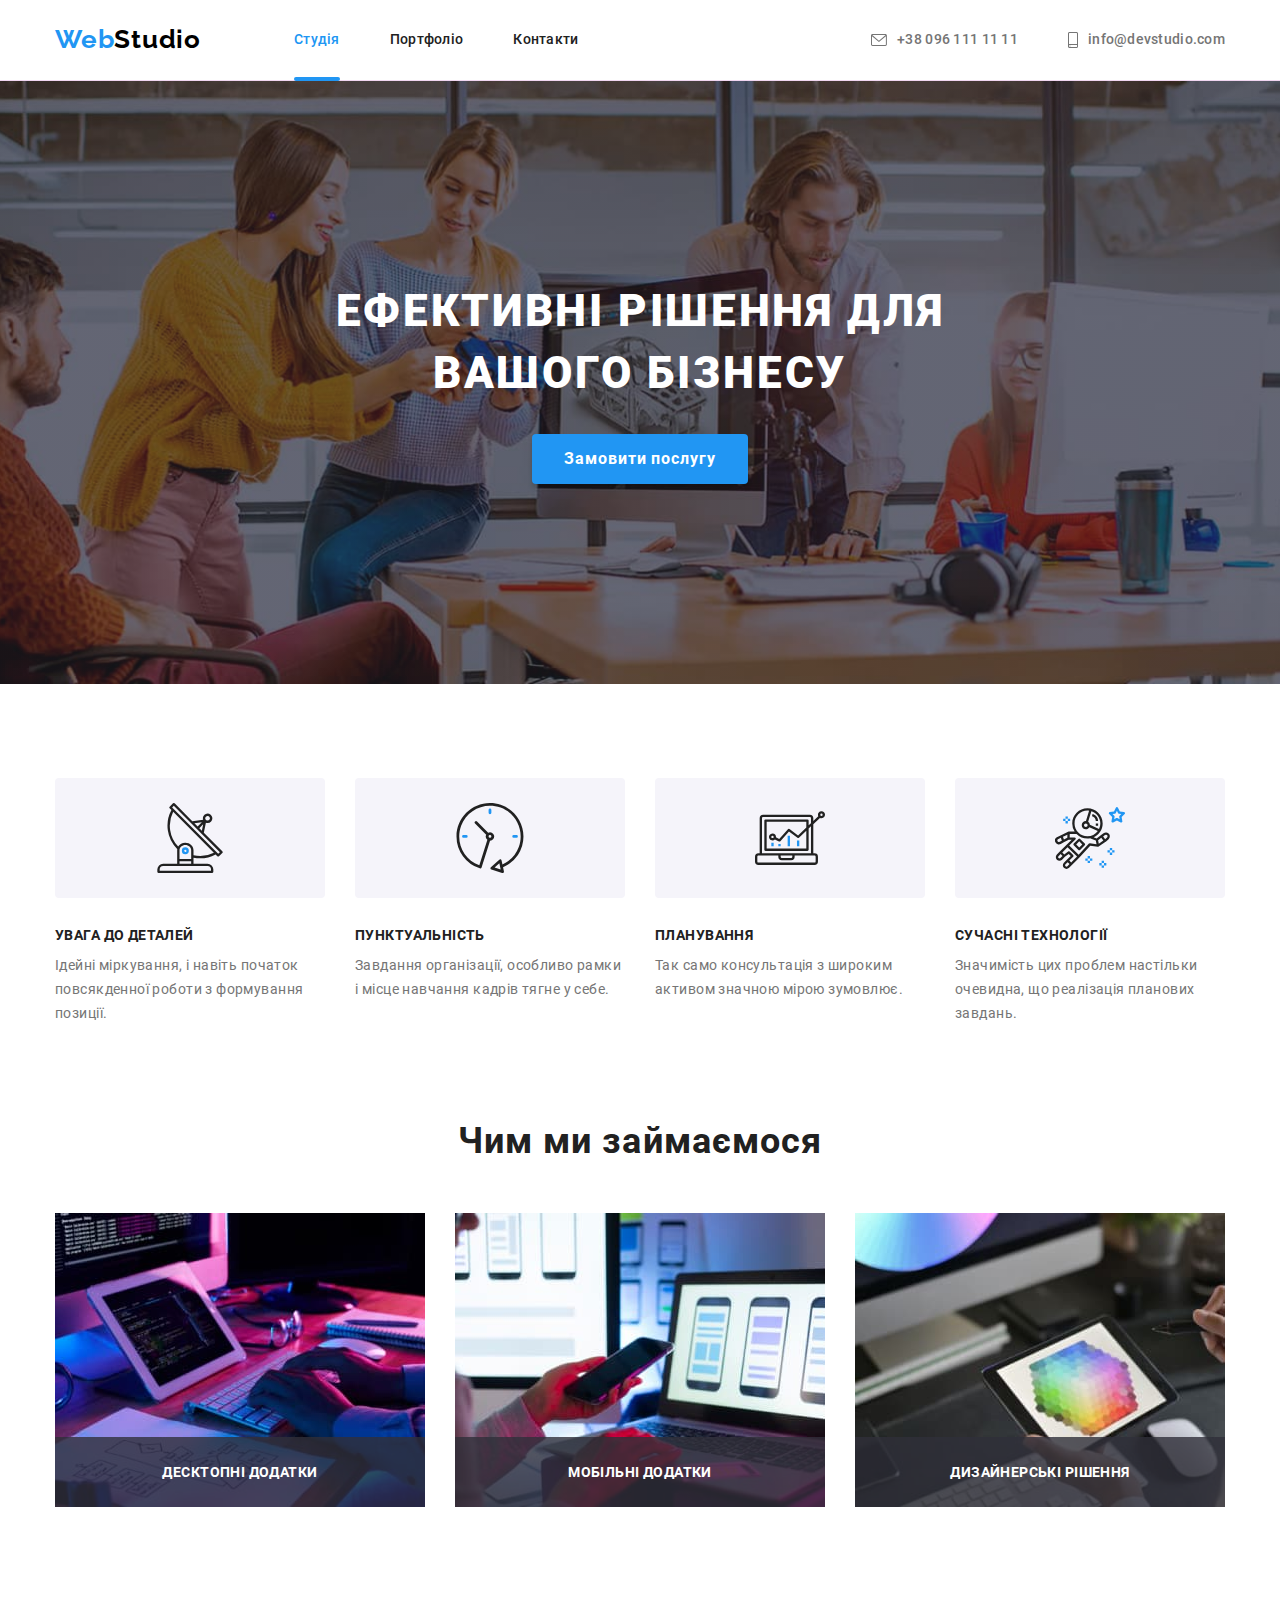
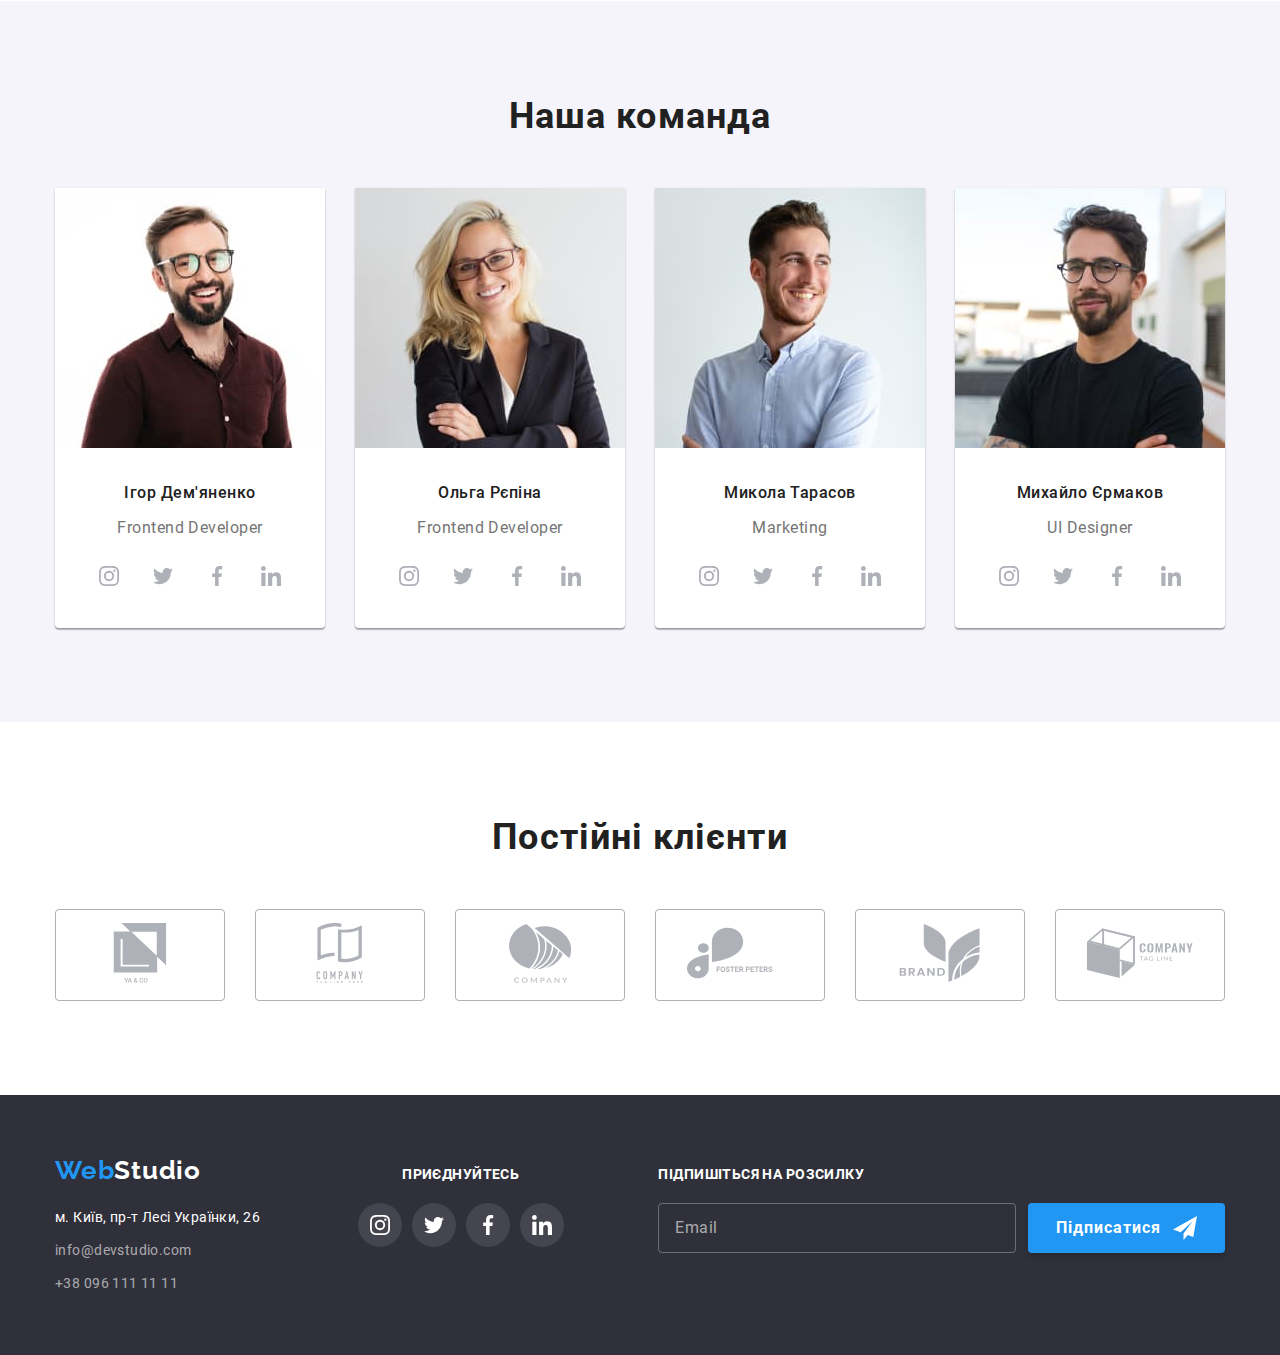
==== commit e21587c5: "Team photo" ====
--- a/index.html
+++ b/index.html
@@ -156,7 +156,7 @@
                   ./images/Demiyan-900.jpg 900w
                 "
                 src="./images/Demiyan-270.jpg"
-                sizes="(min-width: 1200px) 22vw, (min-width: 768px) 45vw, (max-width: 767px) 90vw"
+                sizes="(min-width: 1200px) 270px, (min-width: 768px) 354px, (max-width: 767px) 450px, 100vw"
                 alt="Мужчина в очках, красной рубашки"
               />
               <div class="team-card__meta">
@@ -195,7 +195,19 @@
               </ul>
             </li>
             <li class="team-card__item">
-              <img src="./images/img5.jpg" alt="Женщина в педжаке в очках" width="270" />
+              <img
+                srcset="
+                  ./images/Repina-270.jpg 270w,
+                  ./images/Repina-354.jpg 354w,
+                  ./images/Repina-450.jpg 450w,
+                  ./images/Repina-540.jpg 540w,
+                  ./images/Repina-708.jpg 708w,
+                  ./images/Repina-900.jpg 900w
+                "
+                sizes="(min-width: 1200px) 270px, (min-width: 768px) 354px, (max-width: 767px) 450px, 100vw"
+                src="./images/Repina-270.jpg"
+                alt="Женщина в педжаке в очках"
+              />
               <div class="team-card__meta">
                 <h3 class="team-card__name">Ольга Рєпіна</h3>
                 <p class="team-card__profession">Frontend Developer</p>
@@ -232,7 +244,19 @@
               </ul>
             </li>
             <li class="team-card__item">
-              <img src="./images/img6.jpg" alt="Мужчина в белой рубашке" width="270" />
+              <img
+                srcset="
+                  ./images/Tarasov-270.jpg 270w,
+                  ./images/Tarasov-354.jpg 354w,
+                  ./images/Tarasov-450.jpg 450w,
+                  ./images/Tarasov-540.jpg 540w,
+                  ./images/Tarasov-708.jpg 708w,
+                  ./images/Tarasov-900.jpg 900w
+                "
+                sizes="(min-width: 1200px) 270px, (min-width: 768px) 354px, (max-width: 767px) 450px, 100vw"
+                src="./images/Tarasov-270.jpg"
+                alt="Мужчина в белой рубашке"
+              />
               <div class="team-card__meta">
                 <h3 class="team-card__name">Микола Тарасов</h3>
                 <p class="team-card__profession">Marketing</p>
@@ -269,7 +293,19 @@
               </ul>
             </li>
             <li class="team-card__item">
-              <img src="./images/img7.jpg" alt="Мужчина в футболке и очках" width="270" />
+              <img
+                srcset="
+                  ./images/Ermak-270.jpg 270w,
+                  ./images/Ermak-354.jpg 354w,
+                  ./images/Ermak-450.jpg 450w,
+                  ./images/Ermak-540.jpg 540w,
+                  ./images/Ermak-708.jpg 708w,
+                  ./images/Ermak-900.jpg 900w
+                "
+                sizes="(min-width: 1200px) 270px, (min-width: 768px) 354px, (max-width: 767px) 450px, 100vw"
+                src="./images/Ermak-270.jpg"
+                alt="Мужчина в футболке и очках"
+              />
               <div class="team-card__meta">
                 <h3 class="team-card__name">Михайло Єрмаков</h3>
                 <p class="team-card__profession">UI Designer</p>
--- a/css/main.min.css
+++ b/css/main.min.css
@@ -1 +1 @@
-/*! modern-normalize v1.1.0 | MIT License | https://github.com/sindresorhus/modern-normalize */*,::before,::after{-webkit-box-sizing:border-box;box-sizing:border-box}html{line-height:1.15;-webkit-text-size-adjust:100%;-moz-tab-size:4;-o-tab-size:4;tab-size:4}body{margin:0;font-family:system-ui,-apple-system,"Segoe UI",Roboto,Helvetica,Arial,sans-serif,"Apple Color Emoji","Segoe UI Emoji"}hr{height:0;color:inherit}abbr[title]{-webkit-text-decoration:underline dotted;text-decoration:underline dotted}b,strong{font-weight:bolder}code,kbd,samp,pre{font-family:ui-monospace,SFMono-Regular,Consolas,"Liberation Mono",Menlo,monospace;font-size:1em}small{font-size:80%}sub,sup{font-size:75%;line-height:0;position:relative;vertical-align:baseline}sub{bottom:-0.25em}sup{top:-0.5em}table{text-indent:0;border-color:inherit}button,input,optgroup,select,textarea{font-family:inherit;font-size:100%;line-height:1.15;margin:0}button,select{text-transform:none}button,[type=button],[type=reset],[type=submit]{-webkit-appearance:button}::-moz-focus-inner{border-style:none;padding:0}:-moz-focusring{outline:1px dotted ButtonText}:-moz-ui-invalid{box-shadow:none}legend{padding:0}progress{vertical-align:baseline}::-webkit-inner-spin-button,::-webkit-outer-spin-button{height:auto}[type=search]{-webkit-appearance:textfield;outline-offset:-2px}::-webkit-search-decoration{-webkit-appearance:none}::-webkit-file-upload-button{-webkit-appearance:button;font:inherit}summary{display:list-item}body{color:#212121;font-family:"Roboto",sans-serif;background-color:#fff}a{text-decoration:none}h1,h2,h3,p{margin:0;padding:0}img{display:block;max-width:100%;height:auto}ul{list-style:none;margin:0;padding:0}.study-caption{margin-bottom:50px;font-size:36px;line-height:1.2;text-align:center;letter-spacing:.03em}.button-send,.form-spam__button,.order__button{font-family:"Roboto",sans-serif;font-weight:700;font-size:16px;line-height:1.88;letter-spacing:.06em;cursor:pointer;color:#fff;background:#2196f3;-webkit-box-shadow:0px 4px 4px rgba(0,0,0,.15);box-shadow:0px 4px 4px rgba(0,0,0,.15);border:none;border-radius:4px}.modal-button,.form-spam__button,.team-contact__link,.team-contact,.subscribe-set__link,.clients-set__icon{display:-webkit-box;display:-ms-flexbox;display:flex;-webkit-box-align:center;-ms-flex-align:center;align-items:center;-webkit-box-pack:center;-ms-flex-pack:center;justify-content:center}@font-face{font-family:"Roboto";font-style:normal;font-weight:400;src:url("../fonts/roboto-v30-latin_cyrillic-regular.eot");src:local(""),url("../fonts/roboto-v30-latin_cyrillic-regular.eot?#iefix") format("embedded-opentype"),url("../fonts/roboto-v30-latin_cyrillic-regular.woff2") format("woff2"),url("../fonts/roboto-v30-latin_cyrillic-regular.woff") format("woff"),url("../fonts/roboto-v30-latin_cyrillic-regular.ttf") format("truetype"),url("../fonts/roboto-v30-latin_cyrillic-regular.svg#Roboto") format("svg")}@font-face{font-family:"Roboto";font-style:normal;font-weight:500;src:url("../fonts/roboto-v30-latin_cyrillic-500.eot");src:local(""),url("../fonts/roboto-v30-latin_cyrillic-500.eot?#iefix") format("embedded-opentype"),url("../fonts/roboto-v30-latin_cyrillic-500.woff2") format("woff2"),url("../fonts/roboto-v30-latin_cyrillic-500.woff") format("woff"),url("../fonts/roboto-v30-latin_cyrillic-500.ttf") format("truetype"),url("../fonts/roboto-v30-latin_cyrillic-500.svg#Roboto") format("svg")}@font-face{font-family:"Roboto";font-style:normal;font-weight:700;src:url("../fonts/roboto-v30-latin_cyrillic-700.eot");src:local(""),url("../fonts/roboto-v30-latin_cyrillic-700.eot?#iefix") format("embedded-opentype"),url("../fonts/roboto-v30-latin_cyrillic-700.woff2") format("woff2"),url("../fonts/roboto-v30-latin_cyrillic-700.woff") format("woff"),url("../fonts/roboto-v30-latin_cyrillic-700.ttf") format("truetype"),url("../fonts/roboto-v30-latin_cyrillic-700.svg#Roboto") format("svg")}@font-face{font-family:"Roboto";font-style:normal;font-weight:900;src:url("../fonts/roboto-v30-latin_cyrillic-900.eot");src:local(""),url("../fonts/roboto-v30-latin_cyrillic-900.eot?#iefix") format("embedded-opentype"),url("../fonts/roboto-v30-latin_cyrillic-900.woff2") format("woff2"),url("../fonts/roboto-v30-latin_cyrillic-900.woff") format("woff"),url("../fonts/roboto-v30-latin_cyrillic-900.ttf") format("truetype"),url("../fonts/roboto-v30-latin_cyrillic-900.svg#Roboto") format("svg")}@font-face{font-family:"Raleway";font-style:normal;font-weight:700;src:url("../fonts/raleway-v28-latin_cyrillic-700.eot");src:local(""),url("../fonts/raleway-v28-latin_cyrillic-700.eot?#iefix") format("embedded-opentype"),url("../fonts/raleway-v28-latin_cyrillic-700.woff2") format("woff2"),url("../fonts/raleway-v28-latin_cyrillic-700.woff") format("woff"),url("../fonts/raleway-v28-latin_cyrillic-700.ttf") format("truetype"),url("../fonts/raleway-v28-latin_cyrillic-700.svg#Raleway") format("svg")}.container{min-width:320px;max-width:1200px;padding-left:15px;padding-right:15px;margin:0 auto}@media screen and (min-width: 480px){.container{width:480px}}@media screen and (min-width: 768px){.container{width:768px}}@media screen and (min-width: 1200px){.container{width:1200px}}@media screen and (max-width: 1200px){.section{padding-top:60px;padding-bottom:60px}}@media screen and (min-width: 1200px){.section{padding-top:94px;padding-bottom:94px}}@media screen and (min-width: 1200px){.page-header{border-bottom:1px solid rgba(238,204,238,.8)}}.nav-header{display:-webkit-box;display:-ms-flexbox;display:flex;-webkit-box-align:center;-ms-flex-align:center;align-items:center;-webkit-box-pack:justify;-ms-flex-pack:justify;justify-content:space-between}.main-logo__link{color:#2196f3;font-family:"Raleway",sans-serif;font-weight:700;font-size:26px;line-height:1.2;letter-spacing:.03em}@media screen and (max-width: 767px){.main-logo__link{padding-top:16px;padding-bottom:16px}}.main-logo__header{color:#000}.main-logo__footer{color:#fff}.nav{display:-webkit-box;display:-ms-flexbox;display:flex;-webkit-box-align:center;-ms-flex-align:center;align-items:center}.site-nav{display:-webkit-box;display:-ms-flexbox;display:flex}@media screen and (max-width: 767px){.site-nav{display:none}}@media screen and (min-width: 1200px){.site-nav{padding-left:93px}}.site-nav__item:not(:last-child){margin-right:50px}.site-nav__link{position:relative;display:block;padding-top:32px;padding-bottom:32px;color:inherit;font-family:"Roboto",sans-serif;font-weight:500;font-size:14px;line-height:1.14;letter-spacing:.02em;-webkit-transition:color 250ms cubic-bezier(0.4, 0, 0.2, 1);transition:color 250ms cubic-bezier(0.4, 0, 0.2, 1)}.site-nav__link:hover,.site-nav__link:focus{color:#2196f3}.site-contact{display:-webkit-box;display:-ms-flexbox;display:flex;margin-left:auto}@media screen and (max-width: 767px){.site-contact{display:none}}@media screen and (max-width: 1199px){.site-contact{-webkit-box-orient:vertical;-webkit-box-direction:normal;-ms-flex-direction:column;flex-direction:column;-webkit-box-pack:justify;-ms-flex-pack:justify;justify-content:space-between;margin-left:0}}@media screen and (max-width: 1199px){.site-contact__item:first-child{padding-top:21px;margin-bottom:10px}.site-contact__item:last-child{padding-bottom:21px}}@media screen and (min-width: 1200px){.site-contact__item:first-child{margin-right:50px}}.site-contact__link{display:-webkit-box;display:-ms-flexbox;display:flex;-webkit-box-align:center;-ms-flex-align:center;align-items:center;color:#757575;font-family:"Roboto",sans-serif;font-weight:500;font-size:12px;line-height:1.16;letter-spacing:.02em;-webkit-transition:color 250ms cubic-bezier(0.4, 0, 0.2, 1);transition:color 250ms cubic-bezier(0.4, 0, 0.2, 1)}@media screen and (min-width: 1200px){.site-contact__link{padding-top:32px;padding-bottom:32px;font-size:14px;line-height:1.14}}.site-contact__link:hover,.site-contact__link:focus{color:#2196f3}.site-contact__icon{display:-webkit-box;display:-ms-flexbox;display:flex;margin-right:10px;fill:currentColor}.site-contact__icon:hover,.site-contact__icon:focus{fill:#2196f3}.order{max-width:797px;min-width:320px;min-height:400px;margin:0 auto;padding:118px 0;background-color:#2f303a;text-align:center;background-size:cover;background-position:center;background-repeat:no-repeat;background-image:-webkit-gradient(linear, left top, right top, from(rgba(47, 48, 58, 0.4)), to(rgba(47, 48, 58, 0.4))),url(/images/Header-480.jpg);background-image:linear-gradient(to right, rgba(47, 48, 58, 0.4), rgba(47, 48, 58, 0.4)),url(/images/Header-480.jpg)}@media screen and (min-device-pixel-ratio: 2),screen and (-webkit-min-device-pixel-ratio: 2),screen and (min-resolution: 192dpi),screen and (min-resolution: 2dppx){.order{background-image:-webkit-gradient(linear, left top, right top, from(rgba(47, 48, 58, 0.4)), to(rgba(47, 48, 58, 0.4))),url(/images/Header-480@2x.jpg);background-image:linear-gradient(to right, rgba(47, 48, 58, 0.4), rgba(47, 48, 58, 0.4)),url(/images/Header-480@2x.jpg)}}@media screen and (min-width: 768px){.order{max-width:1199px;min-width:768px;background-image:-webkit-gradient(linear, left top, right top, from(rgba(47, 48, 58, 0.4)), to(rgba(47, 48, 58, 0.4))),url(/images/Header-768.jpg);background-image:linear-gradient(to right, rgba(47, 48, 58, 0.4), rgba(47, 48, 58, 0.4)),url(/images/Header-768.jpg)}}@media screen and (min-width: 768px)and (min-device-pixel-ratio: 2),screen and (min-width: 768px)and (-webkit-min-device-pixel-ratio: 2),screen and (min-width: 768px)and (min-resolution: 192dpi),screen and (min-width: 768px)and (min-resolution: 2dppx){.order{background-image:-webkit-gradient(linear, left top, right top, from(rgba(47, 48, 58, 0.4)), to(rgba(47, 48, 58, 0.4))),url(/images/Header-768@2x.jpg);background-image:linear-gradient(to right, rgba(47, 48, 58, 0.4), rgba(47, 48, 58, 0.4)),url(/images/Header-768@2x.jpg)}}@media screen and (min-width: 1200px){.order{max-width:1600px;min-height:600px;padding-top:200px;padding-bottom:200px;background-image:-webkit-gradient(linear, left top, right top, from(rgba(47, 48, 58, 0.4)), to(rgba(47, 48, 58, 0.4))),url(/images/Header-1600.jpg);background-image:linear-gradient(to right, rgba(47, 48, 58, 0.4), rgba(47, 48, 58, 0.4)),url(/images/Header-1600.jpg)}}@media screen and (min-width: 1200px)and (min-device-pixel-ratio: 2),screen and (min-width: 1200px)and (-webkit-min-device-pixel-ratio: 2),screen and (min-width: 1200px)and (min-resolution: 192dpi),screen and (min-width: 1200px)and (min-resolution: 2dppx){.order{background-image:-webkit-gradient(linear, left top, right top, from(rgba(47, 48, 58, 0.4)), to(rgba(47, 48, 58, 0.4))),url(/images/Header-1600@2x.jpg);background-image:linear-gradient(to right, rgba(47, 48, 58, 0.4), rgba(47, 48, 58, 0.4)),url(/images/Header-1600@2x.jpg)}}.order__caption{max-width:360px;margin:0 auto 30px;font-weight:900;font-size:26px;line-height:1.6;color:#fff;letter-spacing:.06em;text-transform:uppercase}@media screen and (min-width: 1200px){.order__caption{max-width:696px;font-size:44px;line-height:1.4}}.backdrop{position:fixed;content:"";top:0;left:0;width:100%;height:100%;background:rgba(0,0,0,.2);-webkit-transition:opacity 250ms cubic-bezier(0.4, 0, 0.2, 1);transition:opacity 250ms cubic-bezier(0.4, 0, 0.2, 1)}.modal{position:absolute;top:50%;left:50%;width:528px;max-height:581px;height:100%;overflow:auto;background:#fff;-webkit-box-shadow:0px 1px 3px rgba(0,0,0,.12),0px 1px 1px rgba(0,0,0,.14),0px 2px 1px rgba(0,0,0,.2);box-shadow:0px 1px 3px rgba(0,0,0,.12),0px 1px 1px rgba(0,0,0,.14),0px 2px 1px rgba(0,0,0,.2);-webkit-transform:translate(-50%, -50%) scale(1);transform:translate(-50%, -50%) scale(1);-webkit-transition:-webkit-transform 250ms cubic-bezier(0.4, 0, 0.2, 1);transition:-webkit-transform 250ms cubic-bezier(0.4, 0, 0.2, 1);transition:transform 250ms cubic-bezier(0.4, 0, 0.2, 1);transition:transform 250ms cubic-bezier(0.4, 0, 0.2, 1), -webkit-transform 250ms cubic-bezier(0.4, 0, 0.2, 1)}@media screen and (max-width: 1199px){.modal{width:100%;height:100%;max-width:450px;min-height:609px}}.modal-box{display:-webkit-box;display:-ms-flexbox;display:flex;-webkit-box-orient:vertical;-webkit-box-direction:normal;-ms-flex-direction:column;flex-direction:column;padding:40px 40px}.modal-box__text{margin-bottom:12px;font-size:20px;line-height:1.15;text-align:center;letter-spacing:.03em;color:#212121}.modal-form{display:-webkit-box;display:-ms-flexbox;display:flex;-webkit-box-orient:vertical;-webkit-box-direction:normal;-ms-flex-direction:column;flex-direction:column;margin-bottom:10px}.modal-form:nth-child(4){margin-bottom:20px}.modal-form__label{margin-bottom:4px;font-size:12px;line-height:1.16;letter-spacing:.01em;color:#757575}.modal-form__meta{position:relative}.modal-form__input{width:100%;padding-left:42px;padding-top:12px;padding-bottom:12px;height:40px;outline:none;border:1px solid rgba(33,33,33,.2);border-radius:4px;cursor:pointer;-webkit-transition:border 250ms cubic-bezier(0.4, 0, 0.2, 1);transition:border 250ms cubic-bezier(0.4, 0, 0.2, 1)}.modal-form__input:focus-within{border:1px solid #2196f3}.modal-form__icon{position:absolute;top:50%;left:12px;-webkit-transform:translateY(-50%);transform:translateY(-50%);fill:#212121;width:18px;height:18px;-webkit-transition:fill 250ms cubic-bezier(0.4, 0, 0.2, 1);transition:fill 250ms cubic-bezier(0.4, 0, 0.2, 1)}.modal-form__meta:focus-within .modal-form__icon{fill:#2196f3}.modal_form__feedback{width:100%;height:120px;padding:12px 16px;outline:none;resize:none;cursor:pointer;border:1px solid rgba(33,33,33,.2);border-radius:4px;-webkit-transition:border 250ms cubic-bezier(0.4, 0, 0.2, 1);transition:border 250ms cubic-bezier(0.4, 0, 0.2, 1)}.modal_form__feedback::-webkit-input-placeholder{font-size:12px;line-height:1.2;letter-spacing:.01em;color:rgba(117,117,117,.5)}.modal_form__feedback::-moz-placeholder{font-size:12px;line-height:1.2;letter-spacing:.01em;color:rgba(117,117,117,.5)}.modal_form__feedback:-ms-input-placeholder{font-size:12px;line-height:1.2;letter-spacing:.01em;color:rgba(117,117,117,.5)}.modal_form__feedback::-ms-input-placeholder{font-size:12px;line-height:1.2;letter-spacing:.01em;color:rgba(117,117,117,.5)}.modal_form__feedback::placeholder{font-size:12px;line-height:1.2;letter-spacing:.01em;color:rgba(117,117,117,.5)}.modal_form__feedback:focus{border:1px solid #2196f3}.modal-checkbox{display:-webkit-box;display:-ms-flexbox;display:flex;-webkit-box-pack:center;-ms-flex-pack:center;justify-content:center;margin-bottom:30px}.modal-checkbox__label{display:-webkit-box;display:-ms-flexbox;display:flex;-webkit-box-align:center;-ms-flex-align:center;align-items:center;gap:7px;color:#757575;font-size:12px;line-height:1.71;letter-spacing:.03em}@media screen and (min-width: 1200px){.modal-checkbox__label{font-size:14px}}.modal-checkbox__input{position:absolute;width:1px;height:1px;margin:-1px;border:0;padding:0;clip:rect(0 0 0 0);overflow:hidden}.modal-checkbox__input:checked+.modal-checkbox__icon{border-color:rgba(0,0,0,0);background-size:contain;background-color:#2196f3;background-image:url("../images/check.svg");background-origin:border-box}.modal-checkbox__icon{display:inline-block;width:16px;height:15px;border:2px solid #212121;border-radius:4px;-webkit-transition:background-color 250ms cubic-bezier(0.4, 0, 0.2, 1),border 250ms cubic-bezier(0.4, 0, 0.2, 1);transition:background-color 250ms cubic-bezier(0.4, 0, 0.2, 1),border 250ms cubic-bezier(0.4, 0, 0.2, 1)}.modal-checkbox__link{color:#2196f3;text-decoration:underline}.mobile-menu{position:fixed;top:0;left:0;-webkit-transform:translateY(-100%);transform:translateY(-100%);width:100vw;height:100vh;background-color:#fff;padding:40px 48px;overflow:auto;-webkit-transition:-webkit-transform 250ms;transition:-webkit-transform 250ms;transition:transform 250ms;transition:transform 250ms, -webkit-transform 250ms}.mobile-menu.is-open{-webkit-transform:translateY(0);transform:translateY(0)}.mobile-menu__close-button{position:absolute;top:10px;right:15px;margin:0;padding:0;border:none;-webkit-transition:fill 250ms cubic-bezier(0.4, 0, 0.2, 1);transition:fill 250ms cubic-bezier(0.4, 0, 0.2, 1)}.mobile-menu__close-button:hover{fill:#2196f3}.mobile-pages{margin-bottom:306px}.mobile-pages__item:not(:last-child){margin-bottom:32px}.mobile-pages__link{font-weight:500;font-size:40px;line-height:1.17;letter-spacing:.02em;color:inherit}.mobile-pages__link:hover,.mobile-pages__link:focus{color:#2196f3}.mobile-contact{margin-bottom:64px}.mobile-contact__item:first-child{margin-bottom:32px}.mobile-contact__tel{font-weight:500;font-size:34px;line-height:1.17;letter-spacing:.02em;color:#2196f3}.mobile-contact__email{font-weight:500;font-size:24px;line-height:28px;letter-spacing:.02em;color:#757575}.main-skill{display:-webkit-box;display:-ms-flexbox;display:flex;-webkit-box-orient:vertical;-webkit-box-direction:normal;-ms-flex-direction:column;flex-direction:column;gap:30px}@media screen and (min-width: 768px){.main-skill{-webkit-box-orient:horizontal;-webkit-box-direction:normal;-ms-flex-direction:row;flex-direction:row;-ms-flex-wrap:wrap;flex-wrap:wrap}}@media screen and (min-width: 1200px){.main-skill{-webkit-box-orient:horizontal;-webkit-box-direction:normal;-ms-flex-direction:row;flex-direction:row;-ms-flex-wrap:nowrap;flex-wrap:nowrap}}@media screen and (min-width: 768px){.main-skill__item{-ms-flex-preferred-size:calc((100% - 30px)/2);flex-basis:calc((100% - 30px)/2)}}.main-skill__icon{display:-webkit-box;display:-ms-flexbox;display:flex;-webkit-box-align:center;-ms-flex-align:center;align-items:center;-webkit-box-pack:center;-ms-flex-pack:center;justify-content:center;height:120px;margin-bottom:30px;background:#f5f4fa;border-radius:4px}@media screen and (min-width: 767px){.main-skill__icon{-ms-flex-preferred-size:calc((100% - 30px)/2);flex-basis:calc((100% - 30px)/2)}}.main-skill__caption{margin-bottom:10px;font-weight:700;font-size:14px;line-height:1.14;letter-spacing:.03em;text-transform:uppercase}@media screen and (max-width: 767px){.main-skill__caption{text-align:center}}.main-skill__text{color:#757575;font-size:14px;line-height:1.7;letter-spacing:.03em}.study{display:none;padding-top:0}@media screen and (min-width: 1200px){.study{display:block}}.product-set{display:-webkit-box;display:-ms-flexbox;display:flex}.product-set__item:not(:last-child){margin-right:30px}.product-set__box{position:relative}.product-set__case{display:inline-block;position:absolute;left:0;bottom:0;width:100%;height:70px;background-color:rgba(47,48,58,.8)}.product-set__text{position:absolute;top:50%;left:50%;-webkit-transform:translate(-50%, -50%);transform:translate(-50%, -50%);font-size:14px;line-height:1.2;letter-spacing:.03em;text-transform:uppercase;color:#fff}.team{background:#f5f4fa}@media screen and (max-width: 767px){.team{padding-top:0}}.team-caption{margin-bottom:30px;font-size:28px;line-height:1.17;text-align:center;letter-spacing:.03em}@media screen and (min-width: 1200px){.team-caption{margin-bottom:50px;font-size:36px;line-height:1.2}}.team-card{display:-webkit-box;display:-ms-flexbox;display:flex;-webkit-box-orient:vertical;-webkit-box-direction:normal;-ms-flex-direction:column;flex-direction:column;gap:30px}@media screen and (min-width: 768px){.team-card{-webkit-box-orient:horizontal;-webkit-box-direction:normal;-ms-flex-direction:row;flex-direction:row;-ms-flex-wrap:wrap;flex-wrap:wrap}}@media screen and (min-width: 1200px){.team-card{display:-webkit-box;display:-ms-flexbox;display:flex;-webkit-box-orient:horizontal;-webkit-box-direction:normal;-ms-flex-direction:row;flex-direction:row}}.team-card__item{background-color:#fff;-webkit-box-shadow:0px 1px 3px rgba(0,0,0,.12),0px 1px 1px rgba(0,0,0,.14),0px 2px 1px rgba(0,0,0,.2);box-shadow:0px 1px 3px rgba(0,0,0,.12),0px 1px 1px rgba(0,0,0,.14),0px 2px 1px rgba(0,0,0,.2);border-radius:0px 0px 4px 4px;-ms-flex-preferred-size:100%;flex-basis:100%}@media screen and (min-width: 768px){.team-card__item{-ms-flex-preferred-size:calc((100% - 30px)/2);flex-basis:calc((100% - 30px)/2)}}@media screen and (min-width: 1200px){.team-card__item{-ms-flex-preferred-size:calc((100% - 90px)/4);flex-basis:calc((100% - 90px)/4)}}.team-card__meta{padding-top:30px}.team-card__name{margin-bottom:10px;font-weight:500;font-size:16px;line-height:1.9;letter-spacing:.03em;text-align:center}.team-card__profession{color:#757575;font-size:16px;line-height:1.2;letter-spacing:.03em;text-align:center}.clients-caption{margin-bottom:30px;font-size:28px;line-height:1.17;text-align:center;letter-spacing:.03em}@media screen and (min-width: 768px){.clients-caption{margin-bottom:50px;font-size:36px;line-height:1.2}}.clients-set{display:-webkit-box;display:-ms-flexbox;display:flex;-ms-flex-wrap:wrap;flex-wrap:wrap;-webkit-box-pack:center;-ms-flex-pack:center;justify-content:center;gap:30px}@media screen and (min-width: 1200px){.clients-set{-ms-flex-wrap:nowrap;flex-wrap:nowrap;-webkit-box-align:center;-ms-flex-align:center;align-items:center}}.clients-set__icon{height:92px;fill:#afb1b8;border-radius:4px;border:1px solid #afb1b8;cursor:pointer;-webkit-transition:fill 250ms cubic-bezier(0.4, 0, 0.2, 1),border 250ms cubic-bezier(0.4, 0, 0.2, 1);transition:fill 250ms cubic-bezier(0.4, 0, 0.2, 1),border 250ms cubic-bezier(0.4, 0, 0.2, 1)}@media screen and (max-width: 767px){.clients-set__icon{-ms-flex-preferred-size:calc((100% - 30px)/2);flex-basis:calc((100% - 30px)/2)}}@media screen and (min-width: 768px){.clients-set__icon{-ms-flex-preferred-size:calc((100% - 60px)/3);flex-basis:calc((100% - 60px)/3)}}@media screen and (min-width: 1200px){.clients-set__icon{-ms-flex-preferred-size:calc((100% - 150px)/6);flex-basis:calc((100% - 150px)/6)}}.clients-set__icon:hover,.clients-set__icon:focus{fill:#2196f3;border:1px solid #2196f3}.clients-set__icon:focus,.clients-set__icon:hover .clients-set__link{fill:#2196f3}.clients-set__link{fill:#afb1b8;-webkit-transition:fill 250ms cubic-bezier(0.4, 0, 0.2, 1);transition:fill 250ms cubic-bezier(0.4, 0, 0.2, 1)}.page-footer{padding-top:60px;padding-bottom:60px;background-color:#2f303a}@media screen and (min-width: 768px)and (max-width: 1199px){.footer{display:-webkit-box;display:-ms-flexbox;display:flex;-ms-flex-wrap:wrap;flex-wrap:wrap;-ms-flex-pack:distribute;justify-content:space-around;-webkit-box-align:baseline;-ms-flex-align:baseline;align-items:baseline;gap:60px}}@media screen and (min-width: 1200px){.footer{display:-webkit-box;display:-ms-flexbox;display:flex;-webkit-box-align:baseline;-ms-flex-align:baseline;align-items:baseline;-webkit-box-pack:justify;-ms-flex-pack:justify;justify-content:space-between}}@media screen and (max-width: 1199px){.box-spam{text-align:center}}@media screen and (min-width: 1200px){.box-spam{margin-left:93px}}.spam-caption{margin-bottom:20px;font-weight:700;font-size:14px;line-height:1.2;letter-spacing:.03em;text-transform:uppercase;color:#fff}@media screen and (min-width: 1200px){.form-spam{display:-webkit-box;display:-ms-flexbox;display:flex}}.form-spam__input{width:100%;margin-bottom:20px;height:50px;padding-top:15px;padding-bottom:15px;padding-left:16px;color:#fff;outline:none;background:rgba(0,0,0,0);border:1px solid rgba(255,255,255,.3);-webkit-filter:drop-shadow(0px 4px 4px 0px 4px 4px rgba(0, 0, 0, 0.15));filter:drop-shadow(0px 4px 4px 0px 4px 4px rgba(0, 0, 0, 0.15));border-radius:4px}@media screen and (min-width: 480px){.form-spam__input{width:450px}}@media screen and (min-width: 1200px){.form-spam__input{width:358px;margin-bottom:0}}.form-spam__input::-webkit-input-placeholder{font-weight:400;font-size:16px;line-height:1.3;letter-spacing:.03em;color:rgba(255,255,255,.6)}.form-spam__input::-moz-placeholder{font-weight:400;font-size:16px;line-height:1.3;letter-spacing:.03em;color:rgba(255,255,255,.6)}.form-spam__input:-ms-input-placeholder{font-weight:400;font-size:16px;line-height:1.3;letter-spacing:.03em;color:rgba(255,255,255,.6)}.form-spam__input::-ms-input-placeholder{font-weight:400;font-size:16px;line-height:1.3;letter-spacing:.03em;color:rgba(255,255,255,.6)}.form-spam__input::placeholder{font-weight:400;font-size:16px;line-height:1.3;letter-spacing:.03em;color:rgba(255,255,255,.6)}.box-communications{width:231px}@media screen and (max-width: 1199px){.box-communications{text-align:center}}@media screen and (max-width: 767px){.box-communications{margin-bottom:60px;margin-left:auto;margin-right:auto}}.contact-footer{margin-bottom:9px;font-style:normal;font-weight:400;font-size:14px;line-height:1.7;letter-spacing:.03em;color:rgba(255,255,255,.6)}.contact-footer:first-child{margin-top:20px}.contact-footer:last-child{margin-bottom:0px}.contact-footer__map{color:#fff}.contact-footer__map:hover,.contact-footer__map:focus{color:#2196f3}.contact-footer__link{color:rgba(255,255,255,.6)}.contact-footer__link:hover,.contact-footer__link:focus{color:#2196f3}@media screen and (max-width: 767px){.box-subscribe{text-align:center;margin-bottom:60px}}@media screen and (min-width: 768px){.box-subscribe{text-align:center}}@media screen and (min-width: 1200px){.box-subscribe{margin-left:70px}}.subscribe-caption{color:#fff;margin-bottom:20px;font-size:14px;line-height:1.2;letter-spacing:.03em;text-transform:uppercase}.subscribe-set{display:-webkit-box;display:-ms-flexbox;display:flex;-webkit-box-align:baseline;-ms-flex-align:baseline;align-items:baseline;-webkit-box-pack:center;-ms-flex-pack:center;justify-content:center;gap:10px}.subscribe-set__item{width:44px;height:44px}.subscribe-set__link{width:100%;height:100%;fill:#fff;border-radius:50%;background-color:rgba(255,255,255,.1);-webkit-transition:background-color 250ms cubic-bezier(0.4, 0, 0.2, 1);transition:background-color 250ms cubic-bezier(0.4, 0, 0.2, 1)}.subscribe-set__link:hover,.subscribe-set__link:focus{background-color:#2196f3}.team-contact{gap:10px;padding-top:16px}@media screen and (max-width: 1199px){.team-contact{padding-bottom:24px}}@media screen and (min-width: 1200px){.team-contact{padding-bottom:30px}}.team-contact__item{width:44px;height:44px}.team-contact__link{width:100%;height:100%;fill:#afb1b8;border-radius:50%;background-color:#fff;-webkit-transition:fill 250ms cubic-bezier(0.4, 0, 0.2, 1),background-color 250ms cubic-bezier(0.4, 0, 0.2, 1);transition:fill 250ms cubic-bezier(0.4, 0, 0.2, 1),background-color 250ms cubic-bezier(0.4, 0, 0.2, 1)}.team-contact__link:hover,.team-contact__link:focus{fill:#fff;background-color:#2196f3}.mobile-subscribe{display:-webkit-box;display:-ms-flexbox;display:flex;-webkit-box-align:center;-ms-flex-align:center;align-items:center;gap:20px}.mobile-subscribe__item{position:relative}.mobile-subscribe__item:not(:last-child):after{position:absolute;right:-10px;bottom:0;content:"";display:block;width:1px;height:100%;background-color:rgba(33,33,33,.2)}.mobile-subscribe__link{font-weight:500;font-size:18px;line-height:1.22;letter-spacing:.02em;color:#2196f3}.menu-button__open{display:-webkit-inline-box;display:-ms-inline-flexbox;display:inline-flex;margin:0;padding:0;border:none}@media screen and (min-width: 768px){.menu-button__open{display:none}}.order__button{padding:10px 32px}.button-close{position:absolute;right:8px;top:8px;width:30px;height:30px;background:none;border-radius:50%;border:rgba(0,0,0,0);cursor:pointer}.button-close__icon{position:absolute;top:50%;left:50%;-webkit-transform:translate(-50%, -50%);transform:translate(-50%, -50%);fill:#000;-webkit-transition:fill 250ms cubic-bezier(0.4, 0, 0.2, 1);transition:fill 250ms cubic-bezier(0.4, 0, 0.2, 1)}.button-close__icon:hover,.button-close__icon:focus{fill:#2196f3}.form-spam__button{margin-left:auto;margin-right:auto;padding:10px 28px}@media screen and (min-width: 1200px){.form-spam__button{margin-left:12px}}.form-spam__icon{margin-left:12px;width:24px;height:24px;fill:#fff}.button-send{padding:10px 52px;-webkit-transition:background-color 250ms cubic-bezier(0.4, 0, 0.2, 1);transition:background-color 250ms cubic-bezier(0.4, 0, 0.2, 1)}.button-send:hover,.button-send:focus{background-color:#188ce8}.filtr-set{display:-webkit-box;display:-ms-flexbox;display:flex;gap:15px;-webkit-column-gap:8px;-moz-column-gap:8px;column-gap:8px}@media screen and (max-width: 767px){.filtr-set{-ms-flex-wrap:wrap;flex-wrap:wrap;margin-bottom:40px}}@media screen and (min-width: 768px){.filtr-set{margin-bottom:50px;-webkit-box-pack:center;-ms-flex-pack:center;justify-content:center;-webkit-box-align:center;-ms-flex-align:center;align-items:center}}.filtr-set__button{display:inline-block;padding:6px 22px;color:inherit;cursor:pointer;font-family:"Roboto",sans-serif;font-weight:500;font-size:16px;line-height:1.6;text-align:center;letter-spacing:.03em;background:#f5f4fa;border-radius:4px;border-color:rgba(0,0,0,0);-webkit-transition:color 250ms cubic-bezier(0.4, 0, 0.2, 1),background-color 250ms cubic-bezier(0.4, 0, 0.2, 1),-webkit-box-shadow 250ms cubic-bezier(0.4, 0, 0.2, 1);transition:color 250ms cubic-bezier(0.4, 0, 0.2, 1),background-color 250ms cubic-bezier(0.4, 0, 0.2, 1),-webkit-box-shadow 250ms cubic-bezier(0.4, 0, 0.2, 1);transition:color 250ms cubic-bezier(0.4, 0, 0.2, 1),background-color 250ms cubic-bezier(0.4, 0, 0.2, 1),box-shadow 250ms cubic-bezier(0.4, 0, 0.2, 1);transition:color 250ms cubic-bezier(0.4, 0, 0.2, 1),background-color 250ms cubic-bezier(0.4, 0, 0.2, 1),box-shadow 250ms cubic-bezier(0.4, 0, 0.2, 1),-webkit-box-shadow 250ms cubic-bezier(0.4, 0, 0.2, 1)}.filtr-set__button:hover,.filtr-set__button:focus{color:#fff;background-color:#2196f3;-webkit-box-shadow:0px 3px 1px rgba(0,0,0,.1),0px 1px 2px rgba(0,0,0,.08),0px 2px 2px rgba(0,0,0,.12);box-shadow:0px 3px 1px rgba(0,0,0,.1),0px 1px 2px rgba(0,0,0,.08),0px 2px 2px rgba(0,0,0,.12)}.product-card{display:-webkit-box;display:-ms-flexbox;display:flex;-ms-flex-wrap:wrap;flex-wrap:wrap;gap:30px}.product-card__item{width:100%}@media screen and (min-width: 768px){.product-card__item{-ms-flex-preferred-size:calc((100% - 30px)/2);flex-basis:calc((100% - 30px)/2)}}@media screen and (min-width: 1200px){.product-card__item{-ms-flex-preferred-size:calc((100% - 60px)/3);flex-basis:calc((100% - 60px)/3)}}.product-card__link{display:block;-webkit-transition:-webkit-box-shadow 250ms cubic-bezier(0.4, 0, 0.2, 1);transition:-webkit-box-shadow 250ms cubic-bezier(0.4, 0, 0.2, 1);transition:box-shadow 250ms cubic-bezier(0.4, 0, 0.2, 1);transition:box-shadow 250ms cubic-bezier(0.4, 0, 0.2, 1), -webkit-box-shadow 250ms cubic-bezier(0.4, 0, 0.2, 1)}.product-card__link:hover,.product-card__link:focus{-webkit-box-shadow:0px 1px 1px rgba(0,0,0,.12),0px 4px 4px rgba(0,0,0,.06),1px 4px 6px rgba(0,0,0,.16);box-shadow:0px 1px 1px rgba(0,0,0,.12),0px 4px 4px rgba(0,0,0,.06),1px 4px 6px rgba(0,0,0,.16)}.product-card__icon{position:relative;overflow:hidden}.overlay-card{display:inline-block;position:absolute;left:0;bottom:0;width:100%;height:100%;-webkit-transform:translateY(100%);transform:translateY(100%);-webkit-transition:-webkit-transform 250ms cubic-bezier(0.4, 0, 0.2, 1);transition:-webkit-transform 250ms cubic-bezier(0.4, 0, 0.2, 1);transition:transform 250ms cubic-bezier(0.4, 0, 0.2, 1);transition:transform 250ms cubic-bezier(0.4, 0, 0.2, 1), -webkit-transform 250ms cubic-bezier(0.4, 0, 0.2, 1);background-color:#2196f3}.product-card__link:hover .overlay-card{-webkit-transform:translateY(0);transform:translateY(0)}.overlay-card__text{position:absolute;padding:63px 24px;font-size:18px;line-height:1.56;letter-spacing:.03em;color:#fff}.product-card__box{padding:20px 24px;border-bottom:1px solid #eee;border-left:1px solid #eee;border-right:1px solid #eee}.product-card__name{color:#212121;margin-bottom:4px;font-weight:700;font-size:18px;line-height:2;letter-spacing:.06em}.product-card__filtr{color:#757575;font-size:16px;line-height:1.9;letter-spacing:.03em}.is-hidden{opacity:0;pointer-events:none}.is-hidden .modal{-webkit-transform:translate(-50%, -50%) scale(1.1);transform:translate(-50%, -50%) scale(1.1)}.site-nav__current{color:#2196f3}.site-nav__current::after{position:absolute;left:0;bottom:-1px;content:"";display:block;width:100%;height:4px;background-color:#2196f3;border-radius:4px}/*# sourceMappingURL=main.min.css.map */+/*! modern-normalize v1.1.0 | MIT License | https://github.com/sindresorhus/modern-normalize */*,::before,::after{-webkit-box-sizing:border-box;box-sizing:border-box}html{line-height:1.15;-webkit-text-size-adjust:100%;-moz-tab-size:4;-o-tab-size:4;tab-size:4}body{margin:0;font-family:system-ui,-apple-system,"Segoe UI",Roboto,Helvetica,Arial,sans-serif,"Apple Color Emoji","Segoe UI Emoji"}hr{height:0;color:inherit}abbr[title]{-webkit-text-decoration:underline dotted;text-decoration:underline dotted}b,strong{font-weight:bolder}code,kbd,samp,pre{font-family:ui-monospace,SFMono-Regular,Consolas,"Liberation Mono",Menlo,monospace;font-size:1em}small{font-size:80%}sub,sup{font-size:75%;line-height:0;position:relative;vertical-align:baseline}sub{bottom:-0.25em}sup{top:-0.5em}table{text-indent:0;border-color:inherit}button,input,optgroup,select,textarea{font-family:inherit;font-size:100%;line-height:1.15;margin:0}button,select{text-transform:none}button,[type=button],[type=reset],[type=submit]{-webkit-appearance:button}::-moz-focus-inner{border-style:none;padding:0}:-moz-focusring{outline:1px dotted ButtonText}:-moz-ui-invalid{box-shadow:none}legend{padding:0}progress{vertical-align:baseline}::-webkit-inner-spin-button,::-webkit-outer-spin-button{height:auto}[type=search]{-webkit-appearance:textfield;outline-offset:-2px}::-webkit-search-decoration{-webkit-appearance:none}::-webkit-file-upload-button{-webkit-appearance:button;font:inherit}summary{display:list-item}body{color:#212121;font-family:"Roboto",sans-serif;background-color:#fff}a{text-decoration:none}h1,h2,h3,p{margin:0;padding:0}img{display:block;max-width:100%;height:auto}ul{list-style:none;margin:0;padding:0}.study-caption{margin-bottom:50px;font-size:36px;line-height:1.2;text-align:center;letter-spacing:.03em}.button-send,.form-spam__button,.order__button{font-family:"Roboto",sans-serif;font-weight:700;font-size:16px;line-height:1.88;letter-spacing:.06em;cursor:pointer;color:#fff;background:#2196f3;-webkit-box-shadow:0px 4px 4px rgba(0,0,0,.15);box-shadow:0px 4px 4px rgba(0,0,0,.15);border:none;border-radius:4px}.modal-button,.form-spam__button,.team-contact__link,.team-contact,.subscribe-set__link,.clients-set__icon{display:-webkit-box;display:-ms-flexbox;display:flex;-webkit-box-align:center;-ms-flex-align:center;align-items:center;-webkit-box-pack:center;-ms-flex-pack:center;justify-content:center}@font-face{font-family:"Roboto";font-style:normal;font-weight:400;src:url("../fonts/roboto-v30-latin_cyrillic-regular.eot");src:local(""),url("../fonts/roboto-v30-latin_cyrillic-regular.eot?#iefix") format("embedded-opentype"),url("../fonts/roboto-v30-latin_cyrillic-regular.woff2") format("woff2"),url("../fonts/roboto-v30-latin_cyrillic-regular.woff") format("woff"),url("../fonts/roboto-v30-latin_cyrillic-regular.ttf") format("truetype"),url("../fonts/roboto-v30-latin_cyrillic-regular.svg#Roboto") format("svg")}@font-face{font-family:"Roboto";font-style:normal;font-weight:500;src:url("../fonts/roboto-v30-latin_cyrillic-500.eot");src:local(""),url("../fonts/roboto-v30-latin_cyrillic-500.eot?#iefix") format("embedded-opentype"),url("../fonts/roboto-v30-latin_cyrillic-500.woff2") format("woff2"),url("../fonts/roboto-v30-latin_cyrillic-500.woff") format("woff"),url("../fonts/roboto-v30-latin_cyrillic-500.ttf") format("truetype"),url("../fonts/roboto-v30-latin_cyrillic-500.svg#Roboto") format("svg")}@font-face{font-family:"Roboto";font-style:normal;font-weight:700;src:url("../fonts/roboto-v30-latin_cyrillic-700.eot");src:local(""),url("../fonts/roboto-v30-latin_cyrillic-700.eot?#iefix") format("embedded-opentype"),url("../fonts/roboto-v30-latin_cyrillic-700.woff2") format("woff2"),url("../fonts/roboto-v30-latin_cyrillic-700.woff") format("woff"),url("../fonts/roboto-v30-latin_cyrillic-700.ttf") format("truetype"),url("../fonts/roboto-v30-latin_cyrillic-700.svg#Roboto") format("svg")}@font-face{font-family:"Roboto";font-style:normal;font-weight:900;src:url("../fonts/roboto-v30-latin_cyrillic-900.eot");src:local(""),url("../fonts/roboto-v30-latin_cyrillic-900.eot?#iefix") format("embedded-opentype"),url("../fonts/roboto-v30-latin_cyrillic-900.woff2") format("woff2"),url("../fonts/roboto-v30-latin_cyrillic-900.woff") format("woff"),url("../fonts/roboto-v30-latin_cyrillic-900.ttf") format("truetype"),url("../fonts/roboto-v30-latin_cyrillic-900.svg#Roboto") format("svg")}@font-face{font-family:"Raleway";font-style:normal;font-weight:700;src:url("../fonts/raleway-v28-latin_cyrillic-700.eot");src:local(""),url("../fonts/raleway-v28-latin_cyrillic-700.eot?#iefix") format("embedded-opentype"),url("../fonts/raleway-v28-latin_cyrillic-700.woff2") format("woff2"),url("../fonts/raleway-v28-latin_cyrillic-700.woff") format("woff"),url("../fonts/raleway-v28-latin_cyrillic-700.ttf") format("truetype"),url("../fonts/raleway-v28-latin_cyrillic-700.svg#Raleway") format("svg")}.container{min-width:320px;max-width:1200px;padding-left:15px;padding-right:15px;margin:0 auto}@media screen and (min-width: 480px){.container{width:480px}}@media screen and (min-width: 768px){.container{width:768px}}@media screen and (min-width: 1200px){.container{width:1200px}}@media screen and (max-width: 1200px){.section{padding-top:60px;padding-bottom:60px}}@media screen and (min-width: 1200px){.section{padding-top:94px;padding-bottom:94px}}@media screen and (min-width: 1200px){.page-header{border-bottom:1px solid rgba(238,204,238,.8)}}.nav-header{display:-webkit-box;display:-ms-flexbox;display:flex;-webkit-box-align:center;-ms-flex-align:center;align-items:center;-webkit-box-pack:justify;-ms-flex-pack:justify;justify-content:space-between}.main-logo__link{color:#2196f3;font-family:"Raleway",sans-serif;font-weight:700;font-size:26px;line-height:1.2;letter-spacing:.03em}@media screen and (max-width: 767px){.main-logo__link{padding-top:16px;padding-bottom:16px}}.main-logo__header{color:#000}.main-logo__footer{color:#fff}.nav{display:-webkit-box;display:-ms-flexbox;display:flex;-webkit-box-align:center;-ms-flex-align:center;align-items:center}.site-nav{display:-webkit-box;display:-ms-flexbox;display:flex}@media screen and (max-width: 767px){.site-nav{display:none}}@media screen and (min-width: 1200px){.site-nav{padding-left:93px}}.site-nav__item:not(:last-child){margin-right:50px}.site-nav__link{position:relative;display:block;padding-top:32px;padding-bottom:32px;color:inherit;font-family:"Roboto",sans-serif;font-weight:500;font-size:14px;line-height:1.14;letter-spacing:.02em;-webkit-transition:color 250ms cubic-bezier(0.4, 0, 0.2, 1);transition:color 250ms cubic-bezier(0.4, 0, 0.2, 1)}.site-nav__link:hover,.site-nav__link:focus{color:#2196f3}.site-contact{display:-webkit-box;display:-ms-flexbox;display:flex;margin-left:auto}@media screen and (max-width: 767px){.site-contact{display:none}}@media screen and (max-width: 1199px){.site-contact{-webkit-box-orient:vertical;-webkit-box-direction:normal;-ms-flex-direction:column;flex-direction:column;-webkit-box-pack:justify;-ms-flex-pack:justify;justify-content:space-between;margin-left:0}}@media screen and (max-width: 1199px){.site-contact__item:first-child{padding-top:21px;margin-bottom:10px}.site-contact__item:last-child{padding-bottom:21px}}@media screen and (min-width: 1200px){.site-contact__item:first-child{margin-right:50px}}.site-contact__link{display:-webkit-box;display:-ms-flexbox;display:flex;-webkit-box-align:center;-ms-flex-align:center;align-items:center;color:#757575;font-family:"Roboto",sans-serif;font-weight:500;font-size:12px;line-height:1.16;letter-spacing:.02em;-webkit-transition:color 250ms cubic-bezier(0.4, 0, 0.2, 1);transition:color 250ms cubic-bezier(0.4, 0, 0.2, 1)}@media screen and (min-width: 1200px){.site-contact__link{padding-top:32px;padding-bottom:32px;font-size:14px;line-height:1.14}}.site-contact__link:hover,.site-contact__link:focus{color:#2196f3}.site-contact__icon{display:-webkit-box;display:-ms-flexbox;display:flex;margin-right:10px;fill:currentColor}.site-contact__icon:hover,.site-contact__icon:focus{fill:#2196f3}.order{max-width:797px;min-width:320px;min-height:400px;margin:0 auto;padding:118px 0;background-color:#2f303a;text-align:center;background-size:cover;background-position:center;background-repeat:no-repeat;background-image:-webkit-gradient(linear, left top, right top, from(rgba(47, 48, 58, 0.4)), to(rgba(47, 48, 58, 0.4))),url(../images/Header-480.jpg);background-image:linear-gradient(to right, rgba(47, 48, 58, 0.4), rgba(47, 48, 58, 0.4)),url(../images/Header-480.jpg)}@media screen and (min-device-pixel-ratio: 2),screen and (-webkit-min-device-pixel-ratio: 2),screen and (min-resolution: 192dpi),screen and (min-resolution: 2dppx){.order{background-image:-webkit-gradient(linear, left top, right top, from(rgba(47, 48, 58, 0.4)), to(rgba(47, 48, 58, 0.4))),url(../images/Header-480@2x.jpg);background-image:linear-gradient(to right, rgba(47, 48, 58, 0.4), rgba(47, 48, 58, 0.4)),url(../images/Header-480@2x.jpg)}}@media screen and (min-width: 768px){.order{max-width:1199px;min-width:768px;background-image:-webkit-gradient(linear, left top, right top, from(rgba(47, 48, 58, 0.4)), to(rgba(47, 48, 58, 0.4))),url(../images/Header-768.jpg);background-image:linear-gradient(to right, rgba(47, 48, 58, 0.4), rgba(47, 48, 58, 0.4)),url(../images/Header-768.jpg)}}@media screen and (min-width: 768px)and (min-device-pixel-ratio: 2),screen and (min-width: 768px)and (-webkit-min-device-pixel-ratio: 2),screen and (min-width: 768px)and (min-resolution: 192dpi),screen and (min-width: 768px)and (min-resolution: 2dppx){.order{background-image:-webkit-gradient(linear, left top, right top, from(rgba(47, 48, 58, 0.4)), to(rgba(47, 48, 58, 0.4))),url(../images/Header-768@2x.jpg);background-image:linear-gradient(to right, rgba(47, 48, 58, 0.4), rgba(47, 48, 58, 0.4)),url(../images/Header-768@2x.jpg)}}@media screen and (min-width: 1200px){.order{max-width:1600px;min-height:600px;padding-top:200px;padding-bottom:200px;background-image:-webkit-gradient(linear, left top, right top, from(rgba(47, 48, 58, 0.4)), to(rgba(47, 48, 58, 0.4))),url(../images/Header-1600.jpg);background-image:linear-gradient(to right, rgba(47, 48, 58, 0.4), rgba(47, 48, 58, 0.4)),url(../images/Header-1600.jpg)}}@media screen and (min-width: 1200px)and (min-device-pixel-ratio: 2),screen and (min-width: 1200px)and (-webkit-min-device-pixel-ratio: 2),screen and (min-width: 1200px)and (min-resolution: 192dpi),screen and (min-width: 1200px)and (min-resolution: 2dppx){.order{background-image:-webkit-gradient(linear, left top, right top, from(rgba(47, 48, 58, 0.4)), to(rgba(47, 48, 58, 0.4))),url(../images/Header-1600@2x.jpg);background-image:linear-gradient(to right, rgba(47, 48, 58, 0.4), rgba(47, 48, 58, 0.4)),url(../images/Header-1600@2x.jpg)}}.order__caption{max-width:360px;margin:0 auto 30px;font-weight:900;font-size:26px;line-height:1.6;color:#fff;letter-spacing:.06em;text-transform:uppercase}@media screen and (min-width: 1200px){.order__caption{max-width:696px;font-size:44px;line-height:1.4}}.backdrop{position:fixed;content:"";top:0;left:0;width:100%;height:100%;background:rgba(0,0,0,.2);-webkit-transition:opacity 250ms cubic-bezier(0.4, 0, 0.2, 1);transition:opacity 250ms cubic-bezier(0.4, 0, 0.2, 1)}.modal{position:absolute;top:50%;left:50%;width:528px;max-height:581px;height:100%;overflow:auto;background:#fff;-webkit-box-shadow:0px 1px 3px rgba(0,0,0,.12),0px 1px 1px rgba(0,0,0,.14),0px 2px 1px rgba(0,0,0,.2);box-shadow:0px 1px 3px rgba(0,0,0,.12),0px 1px 1px rgba(0,0,0,.14),0px 2px 1px rgba(0,0,0,.2);-webkit-transform:translate(-50%, -50%) scale(1);transform:translate(-50%, -50%) scale(1);-webkit-transition:-webkit-transform 250ms cubic-bezier(0.4, 0, 0.2, 1);transition:-webkit-transform 250ms cubic-bezier(0.4, 0, 0.2, 1);transition:transform 250ms cubic-bezier(0.4, 0, 0.2, 1);transition:transform 250ms cubic-bezier(0.4, 0, 0.2, 1), -webkit-transform 250ms cubic-bezier(0.4, 0, 0.2, 1)}@media screen and (max-width: 1199px){.modal{width:100%;height:100%;max-width:450px;min-height:609px}}.modal-box{display:-webkit-box;display:-ms-flexbox;display:flex;-webkit-box-orient:vertical;-webkit-box-direction:normal;-ms-flex-direction:column;flex-direction:column;padding:40px 40px}.modal-box__text{margin-bottom:12px;font-size:20px;line-height:1.15;text-align:center;letter-spacing:.03em;color:#212121}.modal-form{display:-webkit-box;display:-ms-flexbox;display:flex;-webkit-box-orient:vertical;-webkit-box-direction:normal;-ms-flex-direction:column;flex-direction:column;margin-bottom:10px}.modal-form:nth-child(4){margin-bottom:20px}.modal-form__label{margin-bottom:4px;font-size:12px;line-height:1.16;letter-spacing:.01em;color:#757575}.modal-form__meta{position:relative}.modal-form__input{width:100%;padding-left:42px;padding-top:12px;padding-bottom:12px;height:40px;outline:none;border:1px solid rgba(33,33,33,.2);border-radius:4px;cursor:pointer;-webkit-transition:border 250ms cubic-bezier(0.4, 0, 0.2, 1);transition:border 250ms cubic-bezier(0.4, 0, 0.2, 1)}.modal-form__input:focus-within{border:1px solid #2196f3}.modal-form__icon{position:absolute;top:50%;left:12px;-webkit-transform:translateY(-50%);transform:translateY(-50%);fill:#212121;width:18px;height:18px;-webkit-transition:fill 250ms cubic-bezier(0.4, 0, 0.2, 1);transition:fill 250ms cubic-bezier(0.4, 0, 0.2, 1)}.modal-form__meta:focus-within .modal-form__icon{fill:#2196f3}.modal_form__feedback{width:100%;height:120px;padding:12px 16px;outline:none;resize:none;cursor:pointer;border:1px solid rgba(33,33,33,.2);border-radius:4px;-webkit-transition:border 250ms cubic-bezier(0.4, 0, 0.2, 1);transition:border 250ms cubic-bezier(0.4, 0, 0.2, 1)}.modal_form__feedback::-webkit-input-placeholder{font-size:12px;line-height:1.2;letter-spacing:.01em;color:rgba(117,117,117,.5)}.modal_form__feedback::-moz-placeholder{font-size:12px;line-height:1.2;letter-spacing:.01em;color:rgba(117,117,117,.5)}.modal_form__feedback:-ms-input-placeholder{font-size:12px;line-height:1.2;letter-spacing:.01em;color:rgba(117,117,117,.5)}.modal_form__feedback::-ms-input-placeholder{font-size:12px;line-height:1.2;letter-spacing:.01em;color:rgba(117,117,117,.5)}.modal_form__feedback::placeholder{font-size:12px;line-height:1.2;letter-spacing:.01em;color:rgba(117,117,117,.5)}.modal_form__feedback:focus{border:1px solid #2196f3}.modal-checkbox{display:-webkit-box;display:-ms-flexbox;display:flex;-webkit-box-pack:center;-ms-flex-pack:center;justify-content:center;margin-bottom:30px}.modal-checkbox__label{display:-webkit-box;display:-ms-flexbox;display:flex;-webkit-box-align:center;-ms-flex-align:center;align-items:center;gap:7px;color:#757575;font-size:12px;line-height:1.71;letter-spacing:.03em}@media screen and (min-width: 1200px){.modal-checkbox__label{font-size:14px}}.modal-checkbox__input{position:absolute;width:1px;height:1px;margin:-1px;border:0;padding:0;clip:rect(0 0 0 0);overflow:hidden}.modal-checkbox__input:checked+.modal-checkbox__icon{border-color:rgba(0,0,0,0);background-size:contain;background-color:#2196f3;background-image:url("../images/check.svg");background-origin:border-box}.modal-checkbox__icon{display:inline-block;width:16px;height:15px;border:2px solid #212121;border-radius:4px;-webkit-transition:background-color 250ms cubic-bezier(0.4, 0, 0.2, 1),border 250ms cubic-bezier(0.4, 0, 0.2, 1);transition:background-color 250ms cubic-bezier(0.4, 0, 0.2, 1),border 250ms cubic-bezier(0.4, 0, 0.2, 1)}.modal-checkbox__link{color:#2196f3;text-decoration:underline}.mobile-menu{position:fixed;top:0;left:0;-webkit-transform:translateY(-100%);transform:translateY(-100%);width:100vw;height:100vh;background-color:#fff;padding:40px 48px;overflow:auto;-webkit-transition:-webkit-transform 250ms;transition:-webkit-transform 250ms;transition:transform 250ms;transition:transform 250ms, -webkit-transform 250ms}.mobile-menu.is-open{-webkit-transform:translateY(0);transform:translateY(0)}.mobile-menu__close-button{position:absolute;top:10px;right:15px;margin:0;padding:0;border:none;-webkit-transition:fill 250ms cubic-bezier(0.4, 0, 0.2, 1);transition:fill 250ms cubic-bezier(0.4, 0, 0.2, 1)}.mobile-menu__close-button:hover{fill:#2196f3}.mobile-pages{margin-bottom:306px}.mobile-pages__item:not(:last-child){margin-bottom:32px}.mobile-pages__link{font-weight:500;font-size:40px;line-height:1.17;letter-spacing:.02em;color:inherit}.mobile-pages__link:hover,.mobile-pages__link:focus{color:#2196f3}.mobile-contact{margin-bottom:64px}.mobile-contact__item:first-child{margin-bottom:32px}.mobile-contact__tel{font-weight:500;font-size:34px;line-height:1.17;letter-spacing:.02em;color:#2196f3}.mobile-contact__email{font-weight:500;font-size:24px;line-height:28px;letter-spacing:.02em;color:#757575}.main-skill{display:-webkit-box;display:-ms-flexbox;display:flex;-webkit-box-orient:vertical;-webkit-box-direction:normal;-ms-flex-direction:column;flex-direction:column;gap:30px}@media screen and (min-width: 768px){.main-skill{-webkit-box-orient:horizontal;-webkit-box-direction:normal;-ms-flex-direction:row;flex-direction:row;-ms-flex-wrap:wrap;flex-wrap:wrap}}@media screen and (min-width: 1200px){.main-skill{-webkit-box-orient:horizontal;-webkit-box-direction:normal;-ms-flex-direction:row;flex-direction:row;-ms-flex-wrap:nowrap;flex-wrap:nowrap}}@media screen and (min-width: 768px){.main-skill__item{-ms-flex-preferred-size:calc((100% - 30px)/2);flex-basis:calc((100% - 30px)/2)}}.main-skill__icon{display:-webkit-box;display:-ms-flexbox;display:flex;-webkit-box-align:center;-ms-flex-align:center;align-items:center;-webkit-box-pack:center;-ms-flex-pack:center;justify-content:center;height:120px;margin-bottom:30px;background:#f5f4fa;border-radius:4px}@media screen and (min-width: 767px){.main-skill__icon{-ms-flex-preferred-size:calc((100% - 30px)/2);flex-basis:calc((100% - 30px)/2)}}.main-skill__caption{margin-bottom:10px;font-weight:700;font-size:14px;line-height:1.14;letter-spacing:.03em;text-transform:uppercase}@media screen and (max-width: 767px){.main-skill__caption{text-align:center}}.main-skill__text{color:#757575;font-size:14px;line-height:1.7;letter-spacing:.03em}.study{display:none;padding-top:0}@media screen and (min-width: 1200px){.study{display:block}}.product-set{display:-webkit-box;display:-ms-flexbox;display:flex}.product-set__item:not(:last-child){margin-right:30px}.product-set__box{position:relative}.product-set__case{display:inline-block;position:absolute;left:0;bottom:0;width:100%;height:70px;background-color:rgba(47,48,58,.8)}.product-set__text{position:absolute;top:50%;left:50%;-webkit-transform:translate(-50%, -50%);transform:translate(-50%, -50%);font-size:14px;line-height:1.2;letter-spacing:.03em;text-transform:uppercase;color:#fff}.team{background:#f5f4fa}@media screen and (max-width: 767px){.team{padding-top:0}}.team-caption{margin-bottom:30px;font-size:28px;line-height:1.17;text-align:center;letter-spacing:.03em}@media screen and (min-width: 1200px){.team-caption{margin-bottom:50px;font-size:36px;line-height:1.2}}.team-card{display:-webkit-box;display:-ms-flexbox;display:flex;-webkit-box-orient:vertical;-webkit-box-direction:normal;-ms-flex-direction:column;flex-direction:column;gap:30px}@media screen and (min-width: 768px){.team-card{-webkit-box-orient:horizontal;-webkit-box-direction:normal;-ms-flex-direction:row;flex-direction:row;-ms-flex-wrap:wrap;flex-wrap:wrap}}@media screen and (min-width: 1200px){.team-card{display:-webkit-box;display:-ms-flexbox;display:flex;-webkit-box-orient:horizontal;-webkit-box-direction:normal;-ms-flex-direction:row;flex-direction:row}}.team-card__item{background-color:#fff;-webkit-box-shadow:0px 1px 3px rgba(0,0,0,.12),0px 1px 1px rgba(0,0,0,.14),0px 2px 1px rgba(0,0,0,.2);box-shadow:0px 1px 3px rgba(0,0,0,.12),0px 1px 1px rgba(0,0,0,.14),0px 2px 1px rgba(0,0,0,.2);border-radius:0px 0px 4px 4px;-ms-flex-preferred-size:100%;flex-basis:100%}@media screen and (min-width: 768px){.team-card__item{-ms-flex-preferred-size:calc((100% - 30px)/2);flex-basis:calc((100% - 30px)/2)}}@media screen and (min-width: 1200px){.team-card__item{-ms-flex-preferred-size:calc((100% - 90px)/4);flex-basis:calc((100% - 90px)/4)}}.team-card__meta{padding-top:30px}.team-card__name{margin-bottom:10px;font-weight:500;font-size:16px;line-height:1.9;letter-spacing:.03em;text-align:center}.team-card__profession{color:#757575;font-size:16px;line-height:1.2;letter-spacing:.03em;text-align:center}.clients-caption{margin-bottom:30px;font-size:28px;line-height:1.17;text-align:center;letter-spacing:.03em}@media screen and (min-width: 768px){.clients-caption{margin-bottom:50px;font-size:36px;line-height:1.2}}.clients-set{display:-webkit-box;display:-ms-flexbox;display:flex;-ms-flex-wrap:wrap;flex-wrap:wrap;-webkit-box-pack:center;-ms-flex-pack:center;justify-content:center;gap:30px}@media screen and (min-width: 1200px){.clients-set{-ms-flex-wrap:nowrap;flex-wrap:nowrap;-webkit-box-align:center;-ms-flex-align:center;align-items:center}}.clients-set__icon{height:92px;fill:#afb1b8;border-radius:4px;border:1px solid #afb1b8;cursor:pointer;-webkit-transition:fill 250ms cubic-bezier(0.4, 0, 0.2, 1),border 250ms cubic-bezier(0.4, 0, 0.2, 1);transition:fill 250ms cubic-bezier(0.4, 0, 0.2, 1),border 250ms cubic-bezier(0.4, 0, 0.2, 1)}@media screen and (max-width: 767px){.clients-set__icon{-ms-flex-preferred-size:calc((100% - 30px)/2);flex-basis:calc((100% - 30px)/2)}}@media screen and (min-width: 768px){.clients-set__icon{-ms-flex-preferred-size:calc((100% - 60px)/3);flex-basis:calc((100% - 60px)/3)}}@media screen and (min-width: 1200px){.clients-set__icon{-ms-flex-preferred-size:calc((100% - 150px)/6);flex-basis:calc((100% - 150px)/6)}}.clients-set__icon:hover,.clients-set__icon:focus{fill:#2196f3;border:1px solid #2196f3}.clients-set__icon:focus,.clients-set__icon:hover .clients-set__link{fill:#2196f3}.clients-set__link{fill:#afb1b8;-webkit-transition:fill 250ms cubic-bezier(0.4, 0, 0.2, 1);transition:fill 250ms cubic-bezier(0.4, 0, 0.2, 1)}.page-footer{padding-top:60px;padding-bottom:60px;background-color:#2f303a}@media screen and (min-width: 768px)and (max-width: 1199px){.footer{display:-webkit-box;display:-ms-flexbox;display:flex;-ms-flex-wrap:wrap;flex-wrap:wrap;-ms-flex-pack:distribute;justify-content:space-around;-webkit-box-align:baseline;-ms-flex-align:baseline;align-items:baseline;gap:60px}}@media screen and (min-width: 1200px){.footer{display:-webkit-box;display:-ms-flexbox;display:flex;-webkit-box-align:baseline;-ms-flex-align:baseline;align-items:baseline;-webkit-box-pack:justify;-ms-flex-pack:justify;justify-content:space-between}}@media screen and (max-width: 1199px){.box-spam{text-align:center}}@media screen and (min-width: 1200px){.box-spam{margin-left:93px}}.spam-caption{margin-bottom:20px;font-weight:700;font-size:14px;line-height:1.2;letter-spacing:.03em;text-transform:uppercase;color:#fff}@media screen and (min-width: 1200px){.form-spam{display:-webkit-box;display:-ms-flexbox;display:flex}}.form-spam__input{width:100%;margin-bottom:20px;height:50px;padding-top:15px;padding-bottom:15px;padding-left:16px;color:#fff;outline:none;background:rgba(0,0,0,0);border:1px solid rgba(255,255,255,.3);-webkit-filter:drop-shadow(0px 4px 4px 0px 4px 4px rgba(0, 0, 0, 0.15));filter:drop-shadow(0px 4px 4px 0px 4px 4px rgba(0, 0, 0, 0.15));border-radius:4px}@media screen and (min-width: 480px){.form-spam__input{width:450px}}@media screen and (min-width: 1200px){.form-spam__input{width:358px;margin-bottom:0}}.form-spam__input::-webkit-input-placeholder{font-weight:400;font-size:16px;line-height:1.3;letter-spacing:.03em;color:rgba(255,255,255,.6)}.form-spam__input::-moz-placeholder{font-weight:400;font-size:16px;line-height:1.3;letter-spacing:.03em;color:rgba(255,255,255,.6)}.form-spam__input:-ms-input-placeholder{font-weight:400;font-size:16px;line-height:1.3;letter-spacing:.03em;color:rgba(255,255,255,.6)}.form-spam__input::-ms-input-placeholder{font-weight:400;font-size:16px;line-height:1.3;letter-spacing:.03em;color:rgba(255,255,255,.6)}.form-spam__input::placeholder{font-weight:400;font-size:16px;line-height:1.3;letter-spacing:.03em;color:rgba(255,255,255,.6)}.box-communications{width:231px}@media screen and (max-width: 1199px){.box-communications{text-align:center}}@media screen and (max-width: 767px){.box-communications{margin-bottom:60px;margin-left:auto;margin-right:auto}}.contact-footer{margin-bottom:9px;font-style:normal;font-weight:400;font-size:14px;line-height:1.7;letter-spacing:.03em;color:rgba(255,255,255,.6)}.contact-footer:first-child{margin-top:20px}.contact-footer:last-child{margin-bottom:0px}.contact-footer__map{color:#fff}.contact-footer__map:hover,.contact-footer__map:focus{color:#2196f3}.contact-footer__link{color:rgba(255,255,255,.6)}.contact-footer__link:hover,.contact-footer__link:focus{color:#2196f3}@media screen and (max-width: 767px){.box-subscribe{text-align:center;margin-bottom:60px}}@media screen and (min-width: 768px){.box-subscribe{text-align:center}}@media screen and (min-width: 1200px){.box-subscribe{margin-left:70px}}.subscribe-caption{color:#fff;margin-bottom:20px;font-size:14px;line-height:1.2;letter-spacing:.03em;text-transform:uppercase}.subscribe-set{display:-webkit-box;display:-ms-flexbox;display:flex;-webkit-box-align:baseline;-ms-flex-align:baseline;align-items:baseline;-webkit-box-pack:center;-ms-flex-pack:center;justify-content:center;gap:10px}.subscribe-set__item{width:44px;height:44px}.subscribe-set__link{width:100%;height:100%;fill:#fff;border-radius:50%;background-color:rgba(255,255,255,.1);-webkit-transition:background-color 250ms cubic-bezier(0.4, 0, 0.2, 1);transition:background-color 250ms cubic-bezier(0.4, 0, 0.2, 1)}.subscribe-set__link:hover,.subscribe-set__link:focus{background-color:#2196f3}.team-contact{gap:10px;padding-top:16px}@media screen and (max-width: 1199px){.team-contact{padding-bottom:24px}}@media screen and (min-width: 1200px){.team-contact{padding-bottom:30px}}.team-contact__item{width:44px;height:44px}.team-contact__link{width:100%;height:100%;fill:#afb1b8;border-radius:50%;background-color:#fff;-webkit-transition:fill 250ms cubic-bezier(0.4, 0, 0.2, 1),background-color 250ms cubic-bezier(0.4, 0, 0.2, 1);transition:fill 250ms cubic-bezier(0.4, 0, 0.2, 1),background-color 250ms cubic-bezier(0.4, 0, 0.2, 1)}.team-contact__link:hover,.team-contact__link:focus{fill:#fff;background-color:#2196f3}.mobile-subscribe{display:-webkit-box;display:-ms-flexbox;display:flex;-webkit-box-align:center;-ms-flex-align:center;align-items:center;gap:20px}.mobile-subscribe__item{position:relative}.mobile-subscribe__item:not(:last-child):after{position:absolute;right:-10px;bottom:0;content:"";display:block;width:1px;height:100%;background-color:rgba(33,33,33,.2)}.mobile-subscribe__link{font-weight:500;font-size:18px;line-height:1.22;letter-spacing:.02em;color:#2196f3}.menu-button__open{display:-webkit-inline-box;display:-ms-inline-flexbox;display:inline-flex;margin:0;padding:0;border:none}@media screen and (min-width: 768px){.menu-button__open{display:none}}.order__button{padding:10px 32px}.button-close{position:absolute;right:8px;top:8px;width:30px;height:30px;background:none;border-radius:50%;border:rgba(0,0,0,0);cursor:pointer}.button-close__icon{position:absolute;top:50%;left:50%;-webkit-transform:translate(-50%, -50%);transform:translate(-50%, -50%);fill:#000;-webkit-transition:fill 250ms cubic-bezier(0.4, 0, 0.2, 1);transition:fill 250ms cubic-bezier(0.4, 0, 0.2, 1)}.button-close__icon:hover,.button-close__icon:focus{fill:#2196f3}.form-spam__button{margin-left:auto;margin-right:auto;padding:10px 28px}@media screen and (min-width: 1200px){.form-spam__button{margin-left:12px}}.form-spam__icon{margin-left:12px;width:24px;height:24px;fill:#fff}.button-send{padding:10px 52px;-webkit-transition:background-color 250ms cubic-bezier(0.4, 0, 0.2, 1);transition:background-color 250ms cubic-bezier(0.4, 0, 0.2, 1)}.button-send:hover,.button-send:focus{background-color:#188ce8}.filtr-set{display:-webkit-box;display:-ms-flexbox;display:flex;gap:15px;-webkit-column-gap:8px;-moz-column-gap:8px;column-gap:8px}@media screen and (max-width: 767px){.filtr-set{-ms-flex-wrap:wrap;flex-wrap:wrap;margin-bottom:40px}}@media screen and (min-width: 768px){.filtr-set{margin-bottom:50px;-webkit-box-pack:center;-ms-flex-pack:center;justify-content:center;-webkit-box-align:center;-ms-flex-align:center;align-items:center}}.filtr-set__button{display:inline-block;padding:6px 22px;color:inherit;cursor:pointer;font-family:"Roboto",sans-serif;font-weight:500;font-size:16px;line-height:1.6;text-align:center;letter-spacing:.03em;background:#f5f4fa;border-radius:4px;border-color:rgba(0,0,0,0);-webkit-transition:color 250ms cubic-bezier(0.4, 0, 0.2, 1),background-color 250ms cubic-bezier(0.4, 0, 0.2, 1),-webkit-box-shadow 250ms cubic-bezier(0.4, 0, 0.2, 1);transition:color 250ms cubic-bezier(0.4, 0, 0.2, 1),background-color 250ms cubic-bezier(0.4, 0, 0.2, 1),-webkit-box-shadow 250ms cubic-bezier(0.4, 0, 0.2, 1);transition:color 250ms cubic-bezier(0.4, 0, 0.2, 1),background-color 250ms cubic-bezier(0.4, 0, 0.2, 1),box-shadow 250ms cubic-bezier(0.4, 0, 0.2, 1);transition:color 250ms cubic-bezier(0.4, 0, 0.2, 1),background-color 250ms cubic-bezier(0.4, 0, 0.2, 1),box-shadow 250ms cubic-bezier(0.4, 0, 0.2, 1),-webkit-box-shadow 250ms cubic-bezier(0.4, 0, 0.2, 1)}.filtr-set__button:hover,.filtr-set__button:focus{color:#fff;background-color:#2196f3;-webkit-box-shadow:0px 3px 1px rgba(0,0,0,.1),0px 1px 2px rgba(0,0,0,.08),0px 2px 2px rgba(0,0,0,.12);box-shadow:0px 3px 1px rgba(0,0,0,.1),0px 1px 2px rgba(0,0,0,.08),0px 2px 2px rgba(0,0,0,.12)}.product-card{display:-webkit-box;display:-ms-flexbox;display:flex;-ms-flex-wrap:wrap;flex-wrap:wrap;gap:30px}.product-card__item{width:100%}@media screen and (min-width: 768px){.product-card__item{-ms-flex-preferred-size:calc((100% - 30px)/2);flex-basis:calc((100% - 30px)/2)}}@media screen and (min-width: 1200px){.product-card__item{-ms-flex-preferred-size:calc((100% - 60px)/3);flex-basis:calc((100% - 60px)/3)}}.product-card__link{display:block;-webkit-transition:-webkit-box-shadow 250ms cubic-bezier(0.4, 0, 0.2, 1);transition:-webkit-box-shadow 250ms cubic-bezier(0.4, 0, 0.2, 1);transition:box-shadow 250ms cubic-bezier(0.4, 0, 0.2, 1);transition:box-shadow 250ms cubic-bezier(0.4, 0, 0.2, 1), -webkit-box-shadow 250ms cubic-bezier(0.4, 0, 0.2, 1)}.product-card__link:hover,.product-card__link:focus{-webkit-box-shadow:0px 1px 1px rgba(0,0,0,.12),0px 4px 4px rgba(0,0,0,.06),1px 4px 6px rgba(0,0,0,.16);box-shadow:0px 1px 1px rgba(0,0,0,.12),0px 4px 4px rgba(0,0,0,.06),1px 4px 6px rgba(0,0,0,.16)}.product-card__icon{position:relative;overflow:hidden}.overlay-card{display:inline-block;position:absolute;left:0;bottom:0;width:100%;height:100%;-webkit-transform:translateY(100%);transform:translateY(100%);-webkit-transition:-webkit-transform 250ms cubic-bezier(0.4, 0, 0.2, 1);transition:-webkit-transform 250ms cubic-bezier(0.4, 0, 0.2, 1);transition:transform 250ms cubic-bezier(0.4, 0, 0.2, 1);transition:transform 250ms cubic-bezier(0.4, 0, 0.2, 1), -webkit-transform 250ms cubic-bezier(0.4, 0, 0.2, 1);background-color:#2196f3}.product-card__link:hover .overlay-card{-webkit-transform:translateY(0);transform:translateY(0)}.overlay-card__text{position:absolute;padding:63px 24px;font-size:18px;line-height:1.56;letter-spacing:.03em;color:#fff}.product-card__box{padding:20px 24px;border-bottom:1px solid #eee;border-left:1px solid #eee;border-right:1px solid #eee}.product-card__name{color:#212121;margin-bottom:4px;font-weight:700;font-size:18px;line-height:2;letter-spacing:.06em}.product-card__filtr{color:#757575;font-size:16px;line-height:1.9;letter-spacing:.03em}.is-hidden{opacity:0;pointer-events:none}.is-hidden .modal{-webkit-transform:translate(-50%, -50%) scale(1.1);transform:translate(-50%, -50%) scale(1.1)}.site-nav__current{color:#2196f3}.site-nav__current::after{position:absolute;left:0;bottom:-1px;content:"";display:block;width:100%;height:4px;background-color:#2196f3;border-radius:4px}/*# sourceMappingURL=main.min.css.map */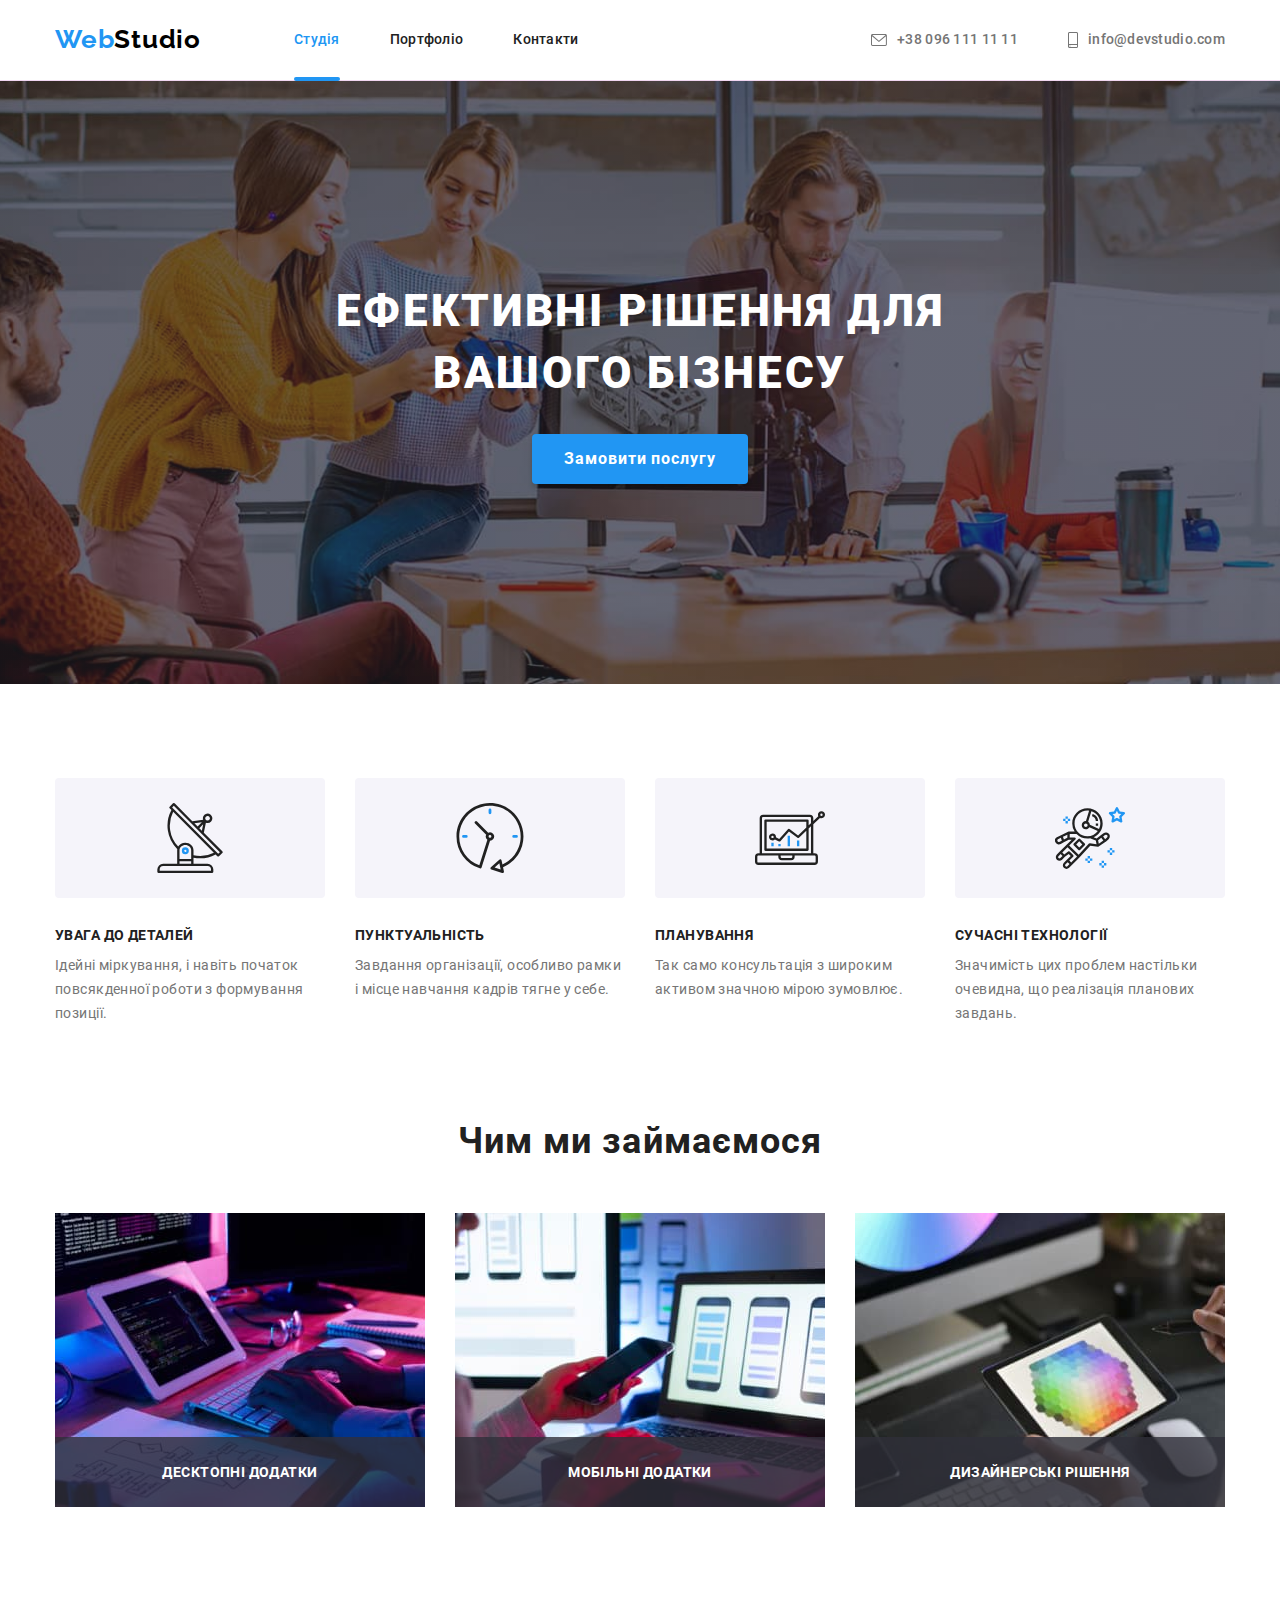
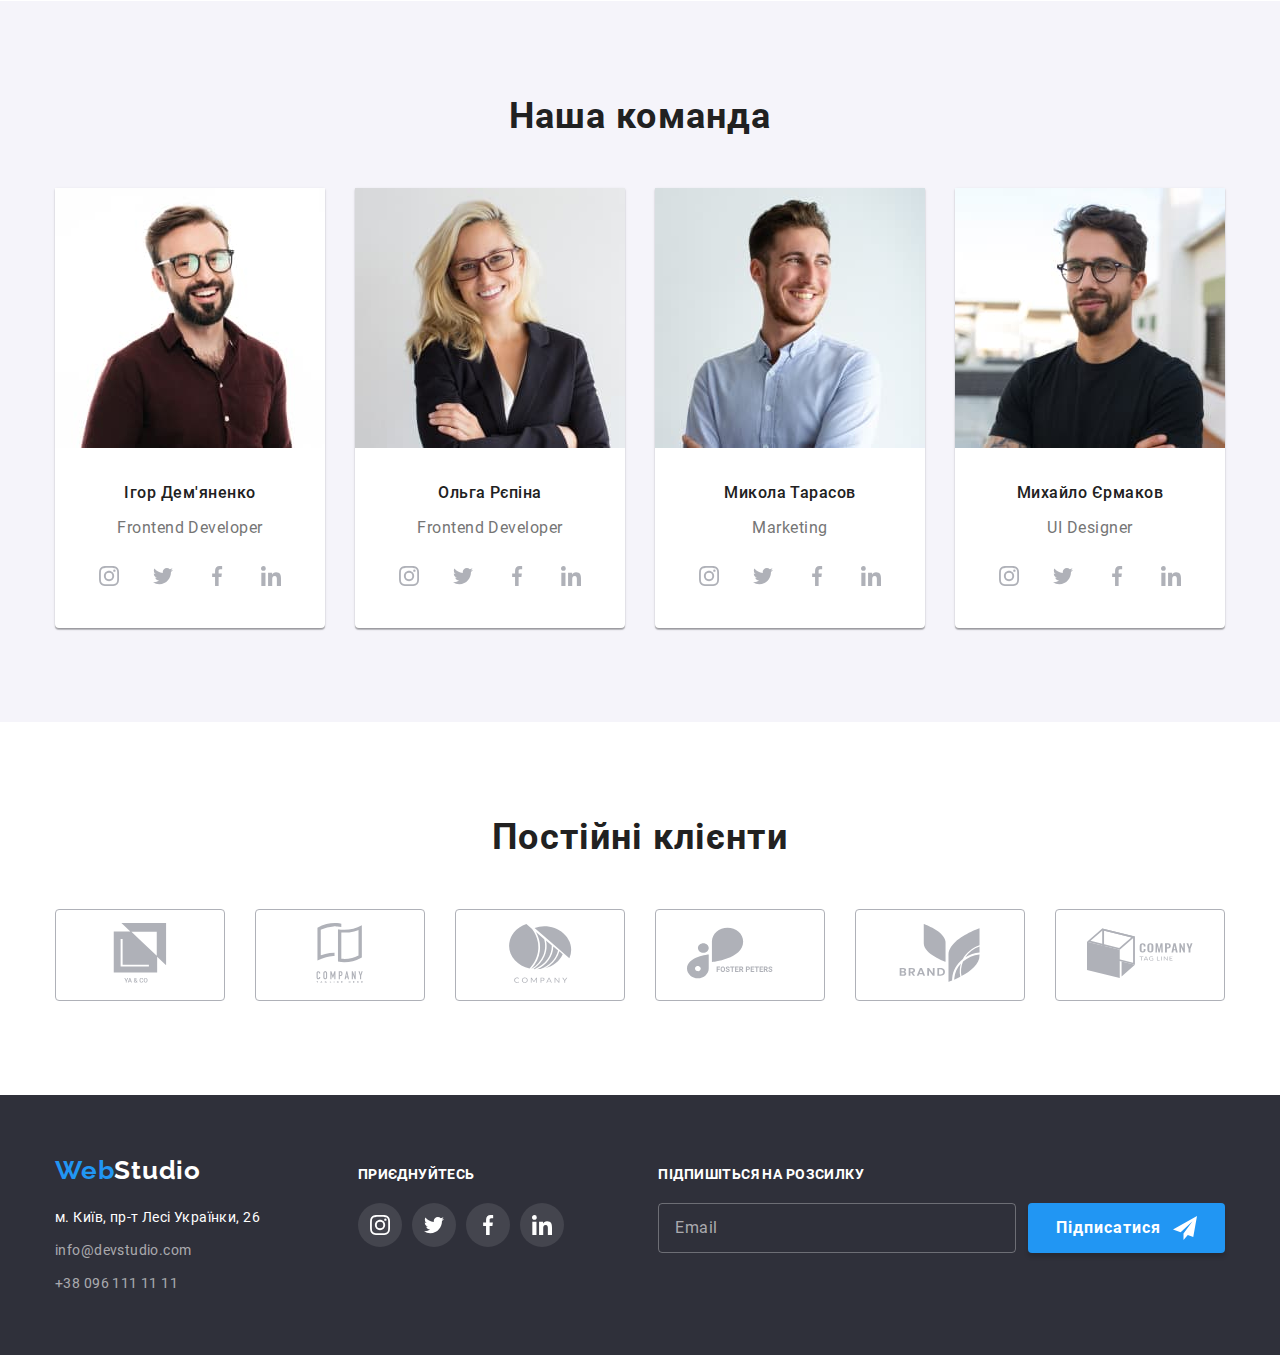
==== commit b987400d: "Fix comment mentor" ====
--- a/index.html
+++ b/index.html
@@ -490,28 +490,30 @@
           </li>
           <li class="mobile-pages__item"><a class="mobile-pages__link" href="#">Контакти</a></li>
         </ul>
-        <ul class="mobile-contact">
-          <li class="mobile-contact__item">
-            <a class="mobile-contact__tel" href="#">+38 096 111 11 11</a>
-          </li>
-          <li class="mobile-contact__item">
-            <a class="mobile-contact__email" href="#">info@devstudio.com</a>
-          </li>
-        </ul>
-        <ul class="mobile-subscribe">
-          <li class="mobile-subscribe__item">
-            <a class="mobile-subscribe__link" href="#">Instagram</a>
-          </li>
-          <li class="mobile-subscribe__item">
-            <a class="mobile-subscribe__link" href="#">Twitter</a>
-          </li>
-          <li class="mobile-subscribe__item">
-            <a class="mobile-subscribe__link" href="#">Facebook</a>
-          </li>
-          <li class="mobile-subscribe__item">
-            <a class="mobile-subscribe__link" href="#">LinkedIn</a>
-          </li>
-        </ul>
+        <div>
+          <ul class="mobile-contact">
+            <li class="mobile-contact__item">
+              <a class="mobile-contact__tel" href="#">+38 096 111 11 11</a>
+            </li>
+            <li class="mobile-contact__item">
+              <a class="mobile-contact__email" href="#">info@devstudio.com</a>
+            </li>
+          </ul>
+          <ul class="mobile-subscribe">
+            <li class="mobile-subscribe__item">
+              <a class="mobile-subscribe__link" href="#">Instagram</a>
+            </li>
+            <li class="mobile-subscribe__item">
+              <a class="mobile-subscribe__link" href="#">Twitter</a>
+            </li>
+            <li class="mobile-subscribe__item">
+              <a class="mobile-subscribe__link" href="#">Facebook</a>
+            </li>
+            <li class="mobile-subscribe__item">
+              <a class="mobile-subscribe__link" href="#">LinkedIn</a>
+            </li>
+          </ul>
+        </div>
       </nav>
     </div>
 
@@ -576,9 +578,7 @@
                 >
               </label>
             </div>
-            <div class="modal-button">
-              <button class="button-send" type="submit">Відправити</button>
-            </div>
+            <button class="button-send" type="submit">Відправити</button>
           </form>
         </div>
       </div>
--- a/css/main.min.css
+++ b/css/main.min.css
@@ -1 +1 @@
-/*! modern-normalize v1.1.0 | MIT License | https://github.com/sindresorhus/modern-normalize */*,::before,::after{-webkit-box-sizing:border-box;box-sizing:border-box}html{line-height:1.15;-webkit-text-size-adjust:100%;-moz-tab-size:4;-o-tab-size:4;tab-size:4}body{margin:0;font-family:system-ui,-apple-system,"Segoe UI",Roboto,Helvetica,Arial,sans-serif,"Apple Color Emoji","Segoe UI Emoji"}hr{height:0;color:inherit}abbr[title]{-webkit-text-decoration:underline dotted;text-decoration:underline dotted}b,strong{font-weight:bolder}code,kbd,samp,pre{font-family:ui-monospace,SFMono-Regular,Consolas,"Liberation Mono",Menlo,monospace;font-size:1em}small{font-size:80%}sub,sup{font-size:75%;line-height:0;position:relative;vertical-align:baseline}sub{bottom:-0.25em}sup{top:-0.5em}table{text-indent:0;border-color:inherit}button,input,optgroup,select,textarea{font-family:inherit;font-size:100%;line-height:1.15;margin:0}button,select{text-transform:none}button,[type=button],[type=reset],[type=submit]{-webkit-appearance:button}::-moz-focus-inner{border-style:none;padding:0}:-moz-focusring{outline:1px dotted ButtonText}:-moz-ui-invalid{box-shadow:none}legend{padding:0}progress{vertical-align:baseline}::-webkit-inner-spin-button,::-webkit-outer-spin-button{height:auto}[type=search]{-webkit-appearance:textfield;outline-offset:-2px}::-webkit-search-decoration{-webkit-appearance:none}::-webkit-file-upload-button{-webkit-appearance:button;font:inherit}summary{display:list-item}body{color:#212121;font-family:"Roboto",sans-serif;background-color:#fff}a{text-decoration:none}h1,h2,h3,p{margin:0;padding:0}img{display:block;max-width:100%;height:auto}ul{list-style:none;margin:0;padding:0}.study-caption{margin-bottom:50px;font-size:36px;line-height:1.2;text-align:center;letter-spacing:.03em}.button-send,.form-spam__button,.order__button{font-family:"Roboto",sans-serif;font-weight:700;font-size:16px;line-height:1.88;letter-spacing:.06em;cursor:pointer;color:#fff;background:#2196f3;-webkit-box-shadow:0px 4px 4px rgba(0,0,0,.15);box-shadow:0px 4px 4px rgba(0,0,0,.15);border:none;border-radius:4px}.modal-button,.form-spam__button,.team-contact__link,.team-contact,.subscribe-set__link,.clients-set__icon{display:-webkit-box;display:-ms-flexbox;display:flex;-webkit-box-align:center;-ms-flex-align:center;align-items:center;-webkit-box-pack:center;-ms-flex-pack:center;justify-content:center}@font-face{font-family:"Roboto";font-style:normal;font-weight:400;src:url("../fonts/roboto-v30-latin_cyrillic-regular.eot");src:local(""),url("../fonts/roboto-v30-latin_cyrillic-regular.eot?#iefix") format("embedded-opentype"),url("../fonts/roboto-v30-latin_cyrillic-regular.woff2") format("woff2"),url("../fonts/roboto-v30-latin_cyrillic-regular.woff") format("woff"),url("../fonts/roboto-v30-latin_cyrillic-regular.ttf") format("truetype"),url("../fonts/roboto-v30-latin_cyrillic-regular.svg#Roboto") format("svg")}@font-face{font-family:"Roboto";font-style:normal;font-weight:500;src:url("../fonts/roboto-v30-latin_cyrillic-500.eot");src:local(""),url("../fonts/roboto-v30-latin_cyrillic-500.eot?#iefix") format("embedded-opentype"),url("../fonts/roboto-v30-latin_cyrillic-500.woff2") format("woff2"),url("../fonts/roboto-v30-latin_cyrillic-500.woff") format("woff"),url("../fonts/roboto-v30-latin_cyrillic-500.ttf") format("truetype"),url("../fonts/roboto-v30-latin_cyrillic-500.svg#Roboto") format("svg")}@font-face{font-family:"Roboto";font-style:normal;font-weight:700;src:url("../fonts/roboto-v30-latin_cyrillic-700.eot");src:local(""),url("../fonts/roboto-v30-latin_cyrillic-700.eot?#iefix") format("embedded-opentype"),url("../fonts/roboto-v30-latin_cyrillic-700.woff2") format("woff2"),url("../fonts/roboto-v30-latin_cyrillic-700.woff") format("woff"),url("../fonts/roboto-v30-latin_cyrillic-700.ttf") format("truetype"),url("../fonts/roboto-v30-latin_cyrillic-700.svg#Roboto") format("svg")}@font-face{font-family:"Roboto";font-style:normal;font-weight:900;src:url("../fonts/roboto-v30-latin_cyrillic-900.eot");src:local(""),url("../fonts/roboto-v30-latin_cyrillic-900.eot?#iefix") format("embedded-opentype"),url("../fonts/roboto-v30-latin_cyrillic-900.woff2") format("woff2"),url("../fonts/roboto-v30-latin_cyrillic-900.woff") format("woff"),url("../fonts/roboto-v30-latin_cyrillic-900.ttf") format("truetype"),url("../fonts/roboto-v30-latin_cyrillic-900.svg#Roboto") format("svg")}@font-face{font-family:"Raleway";font-style:normal;font-weight:700;src:url("../fonts/raleway-v28-latin_cyrillic-700.eot");src:local(""),url("../fonts/raleway-v28-latin_cyrillic-700.eot?#iefix") format("embedded-opentype"),url("../fonts/raleway-v28-latin_cyrillic-700.woff2") format("woff2"),url("../fonts/raleway-v28-latin_cyrillic-700.woff") format("woff"),url("../fonts/raleway-v28-latin_cyrillic-700.ttf") format("truetype"),url("../fonts/raleway-v28-latin_cyrillic-700.svg#Raleway") format("svg")}.container{min-width:320px;max-width:1200px;padding-left:15px;padding-right:15px;margin:0 auto}@media screen and (min-width: 480px){.container{width:480px}}@media screen and (min-width: 768px){.container{width:768px}}@media screen and (min-width: 1200px){.container{width:1200px}}@media screen and (max-width: 1200px){.section{padding-top:60px;padding-bottom:60px}}@media screen and (min-width: 1200px){.section{padding-top:94px;padding-bottom:94px}}@media screen and (min-width: 1200px){.page-header{border-bottom:1px solid rgba(238,204,238,.8)}}.nav-header{display:-webkit-box;display:-ms-flexbox;display:flex;-webkit-box-align:center;-ms-flex-align:center;align-items:center;-webkit-box-pack:justify;-ms-flex-pack:justify;justify-content:space-between}.main-logo__link{color:#2196f3;font-family:"Raleway",sans-serif;font-weight:700;font-size:26px;line-height:1.2;letter-spacing:.03em}@media screen and (max-width: 767px){.main-logo__link{padding-top:16px;padding-bottom:16px}}.main-logo__header{color:#000}.main-logo__footer{color:#fff}.nav{display:-webkit-box;display:-ms-flexbox;display:flex;-webkit-box-align:center;-ms-flex-align:center;align-items:center}.site-nav{display:-webkit-box;display:-ms-flexbox;display:flex}@media screen and (max-width: 767px){.site-nav{display:none}}@media screen and (min-width: 1200px){.site-nav{padding-left:93px}}.site-nav__item:not(:last-child){margin-right:50px}.site-nav__link{position:relative;display:block;padding-top:32px;padding-bottom:32px;color:inherit;font-family:"Roboto",sans-serif;font-weight:500;font-size:14px;line-height:1.14;letter-spacing:.02em;-webkit-transition:color 250ms cubic-bezier(0.4, 0, 0.2, 1);transition:color 250ms cubic-bezier(0.4, 0, 0.2, 1)}.site-nav__link:hover,.site-nav__link:focus{color:#2196f3}.site-contact{display:-webkit-box;display:-ms-flexbox;display:flex;margin-left:auto}@media screen and (max-width: 767px){.site-contact{display:none}}@media screen and (max-width: 1199px){.site-contact{-webkit-box-orient:vertical;-webkit-box-direction:normal;-ms-flex-direction:column;flex-direction:column;-webkit-box-pack:justify;-ms-flex-pack:justify;justify-content:space-between;margin-left:0}}@media screen and (max-width: 1199px){.site-contact__item:first-child{padding-top:21px;margin-bottom:10px}.site-contact__item:last-child{padding-bottom:21px}}@media screen and (min-width: 1200px){.site-contact__item:first-child{margin-right:50px}}.site-contact__link{display:-webkit-box;display:-ms-flexbox;display:flex;-webkit-box-align:center;-ms-flex-align:center;align-items:center;color:#757575;font-family:"Roboto",sans-serif;font-weight:500;font-size:12px;line-height:1.16;letter-spacing:.02em;-webkit-transition:color 250ms cubic-bezier(0.4, 0, 0.2, 1);transition:color 250ms cubic-bezier(0.4, 0, 0.2, 1)}@media screen and (min-width: 1200px){.site-contact__link{padding-top:32px;padding-bottom:32px;font-size:14px;line-height:1.14}}.site-contact__link:hover,.site-contact__link:focus{color:#2196f3}.site-contact__icon{display:-webkit-box;display:-ms-flexbox;display:flex;margin-right:10px;fill:currentColor}.site-contact__icon:hover,.site-contact__icon:focus{fill:#2196f3}.order{max-width:797px;min-width:320px;min-height:400px;margin:0 auto;padding:118px 0;background-color:#2f303a;text-align:center;background-size:cover;background-position:center;background-repeat:no-repeat;background-image:-webkit-gradient(linear, left top, right top, from(rgba(47, 48, 58, 0.4)), to(rgba(47, 48, 58, 0.4))),url(../images/Header-480.jpg);background-image:linear-gradient(to right, rgba(47, 48, 58, 0.4), rgba(47, 48, 58, 0.4)),url(../images/Header-480.jpg)}@media screen and (min-device-pixel-ratio: 2),screen and (-webkit-min-device-pixel-ratio: 2),screen and (min-resolution: 192dpi),screen and (min-resolution: 2dppx){.order{background-image:-webkit-gradient(linear, left top, right top, from(rgba(47, 48, 58, 0.4)), to(rgba(47, 48, 58, 0.4))),url(../images/Header-480@2x.jpg);background-image:linear-gradient(to right, rgba(47, 48, 58, 0.4), rgba(47, 48, 58, 0.4)),url(../images/Header-480@2x.jpg)}}@media screen and (min-width: 768px){.order{max-width:1199px;min-width:768px;background-image:-webkit-gradient(linear, left top, right top, from(rgba(47, 48, 58, 0.4)), to(rgba(47, 48, 58, 0.4))),url(../images/Header-768.jpg);background-image:linear-gradient(to right, rgba(47, 48, 58, 0.4), rgba(47, 48, 58, 0.4)),url(../images/Header-768.jpg)}}@media screen and (min-width: 768px)and (min-device-pixel-ratio: 2),screen and (min-width: 768px)and (-webkit-min-device-pixel-ratio: 2),screen and (min-width: 768px)and (min-resolution: 192dpi),screen and (min-width: 768px)and (min-resolution: 2dppx){.order{background-image:-webkit-gradient(linear, left top, right top, from(rgba(47, 48, 58, 0.4)), to(rgba(47, 48, 58, 0.4))),url(../images/Header-768@2x.jpg);background-image:linear-gradient(to right, rgba(47, 48, 58, 0.4), rgba(47, 48, 58, 0.4)),url(../images/Header-768@2x.jpg)}}@media screen and (min-width: 1200px){.order{max-width:1600px;min-height:600px;padding-top:200px;padding-bottom:200px;background-image:-webkit-gradient(linear, left top, right top, from(rgba(47, 48, 58, 0.4)), to(rgba(47, 48, 58, 0.4))),url(../images/Header-1600.jpg);background-image:linear-gradient(to right, rgba(47, 48, 58, 0.4), rgba(47, 48, 58, 0.4)),url(../images/Header-1600.jpg)}}@media screen and (min-width: 1200px)and (min-device-pixel-ratio: 2),screen and (min-width: 1200px)and (-webkit-min-device-pixel-ratio: 2),screen and (min-width: 1200px)and (min-resolution: 192dpi),screen and (min-width: 1200px)and (min-resolution: 2dppx){.order{background-image:-webkit-gradient(linear, left top, right top, from(rgba(47, 48, 58, 0.4)), to(rgba(47, 48, 58, 0.4))),url(../images/Header-1600@2x.jpg);background-image:linear-gradient(to right, rgba(47, 48, 58, 0.4), rgba(47, 48, 58, 0.4)),url(../images/Header-1600@2x.jpg)}}.order__caption{max-width:360px;margin:0 auto 30px;font-weight:900;font-size:26px;line-height:1.6;color:#fff;letter-spacing:.06em;text-transform:uppercase}@media screen and (min-width: 1200px){.order__caption{max-width:696px;font-size:44px;line-height:1.4}}.backdrop{position:fixed;content:"";top:0;left:0;width:100%;height:100%;background:rgba(0,0,0,.2);-webkit-transition:opacity 250ms cubic-bezier(0.4, 0, 0.2, 1);transition:opacity 250ms cubic-bezier(0.4, 0, 0.2, 1)}.modal{position:absolute;top:50%;left:50%;width:528px;max-height:581px;height:100%;overflow:auto;background:#fff;-webkit-box-shadow:0px 1px 3px rgba(0,0,0,.12),0px 1px 1px rgba(0,0,0,.14),0px 2px 1px rgba(0,0,0,.2);box-shadow:0px 1px 3px rgba(0,0,0,.12),0px 1px 1px rgba(0,0,0,.14),0px 2px 1px rgba(0,0,0,.2);-webkit-transform:translate(-50%, -50%) scale(1);transform:translate(-50%, -50%) scale(1);-webkit-transition:-webkit-transform 250ms cubic-bezier(0.4, 0, 0.2, 1);transition:-webkit-transform 250ms cubic-bezier(0.4, 0, 0.2, 1);transition:transform 250ms cubic-bezier(0.4, 0, 0.2, 1);transition:transform 250ms cubic-bezier(0.4, 0, 0.2, 1), -webkit-transform 250ms cubic-bezier(0.4, 0, 0.2, 1)}@media screen and (max-width: 1199px){.modal{width:100%;height:100%;max-width:450px;min-height:609px}}.modal-box{display:-webkit-box;display:-ms-flexbox;display:flex;-webkit-box-orient:vertical;-webkit-box-direction:normal;-ms-flex-direction:column;flex-direction:column;padding:40px 40px}.modal-box__text{margin-bottom:12px;font-size:20px;line-height:1.15;text-align:center;letter-spacing:.03em;color:#212121}.modal-form{display:-webkit-box;display:-ms-flexbox;display:flex;-webkit-box-orient:vertical;-webkit-box-direction:normal;-ms-flex-direction:column;flex-direction:column;margin-bottom:10px}.modal-form:nth-child(4){margin-bottom:20px}.modal-form__label{margin-bottom:4px;font-size:12px;line-height:1.16;letter-spacing:.01em;color:#757575}.modal-form__meta{position:relative}.modal-form__input{width:100%;padding-left:42px;padding-top:12px;padding-bottom:12px;height:40px;outline:none;border:1px solid rgba(33,33,33,.2);border-radius:4px;cursor:pointer;-webkit-transition:border 250ms cubic-bezier(0.4, 0, 0.2, 1);transition:border 250ms cubic-bezier(0.4, 0, 0.2, 1)}.modal-form__input:focus-within{border:1px solid #2196f3}.modal-form__icon{position:absolute;top:50%;left:12px;-webkit-transform:translateY(-50%);transform:translateY(-50%);fill:#212121;width:18px;height:18px;-webkit-transition:fill 250ms cubic-bezier(0.4, 0, 0.2, 1);transition:fill 250ms cubic-bezier(0.4, 0, 0.2, 1)}.modal-form__meta:focus-within .modal-form__icon{fill:#2196f3}.modal_form__feedback{width:100%;height:120px;padding:12px 16px;outline:none;resize:none;cursor:pointer;border:1px solid rgba(33,33,33,.2);border-radius:4px;-webkit-transition:border 250ms cubic-bezier(0.4, 0, 0.2, 1);transition:border 250ms cubic-bezier(0.4, 0, 0.2, 1)}.modal_form__feedback::-webkit-input-placeholder{font-size:12px;line-height:1.2;letter-spacing:.01em;color:rgba(117,117,117,.5)}.modal_form__feedback::-moz-placeholder{font-size:12px;line-height:1.2;letter-spacing:.01em;color:rgba(117,117,117,.5)}.modal_form__feedback:-ms-input-placeholder{font-size:12px;line-height:1.2;letter-spacing:.01em;color:rgba(117,117,117,.5)}.modal_form__feedback::-ms-input-placeholder{font-size:12px;line-height:1.2;letter-spacing:.01em;color:rgba(117,117,117,.5)}.modal_form__feedback::placeholder{font-size:12px;line-height:1.2;letter-spacing:.01em;color:rgba(117,117,117,.5)}.modal_form__feedback:focus{border:1px solid #2196f3}.modal-checkbox{display:-webkit-box;display:-ms-flexbox;display:flex;-webkit-box-pack:center;-ms-flex-pack:center;justify-content:center;margin-bottom:30px}.modal-checkbox__label{display:-webkit-box;display:-ms-flexbox;display:flex;-webkit-box-align:center;-ms-flex-align:center;align-items:center;gap:7px;color:#757575;font-size:12px;line-height:1.71;letter-spacing:.03em}@media screen and (min-width: 1200px){.modal-checkbox__label{font-size:14px}}.modal-checkbox__input{position:absolute;width:1px;height:1px;margin:-1px;border:0;padding:0;clip:rect(0 0 0 0);overflow:hidden}.modal-checkbox__input:checked+.modal-checkbox__icon{border-color:rgba(0,0,0,0);background-size:contain;background-color:#2196f3;background-image:url("../images/check.svg");background-origin:border-box}.modal-checkbox__icon{display:inline-block;width:16px;height:15px;border:2px solid #212121;border-radius:4px;-webkit-transition:background-color 250ms cubic-bezier(0.4, 0, 0.2, 1),border 250ms cubic-bezier(0.4, 0, 0.2, 1);transition:background-color 250ms cubic-bezier(0.4, 0, 0.2, 1),border 250ms cubic-bezier(0.4, 0, 0.2, 1)}.modal-checkbox__link{color:#2196f3;text-decoration:underline}.mobile-menu{position:fixed;top:0;left:0;-webkit-transform:translateY(-100%);transform:translateY(-100%);width:100vw;height:100vh;background-color:#fff;padding:40px 48px;overflow:auto;-webkit-transition:-webkit-transform 250ms;transition:-webkit-transform 250ms;transition:transform 250ms;transition:transform 250ms, -webkit-transform 250ms}.mobile-menu.is-open{-webkit-transform:translateY(0);transform:translateY(0)}.mobile-menu__close-button{position:absolute;top:10px;right:15px;margin:0;padding:0;border:none;-webkit-transition:fill 250ms cubic-bezier(0.4, 0, 0.2, 1);transition:fill 250ms cubic-bezier(0.4, 0, 0.2, 1)}.mobile-menu__close-button:hover{fill:#2196f3}.mobile-pages{margin-bottom:306px}.mobile-pages__item:not(:last-child){margin-bottom:32px}.mobile-pages__link{font-weight:500;font-size:40px;line-height:1.17;letter-spacing:.02em;color:inherit}.mobile-pages__link:hover,.mobile-pages__link:focus{color:#2196f3}.mobile-contact{margin-bottom:64px}.mobile-contact__item:first-child{margin-bottom:32px}.mobile-contact__tel{font-weight:500;font-size:34px;line-height:1.17;letter-spacing:.02em;color:#2196f3}.mobile-contact__email{font-weight:500;font-size:24px;line-height:28px;letter-spacing:.02em;color:#757575}.main-skill{display:-webkit-box;display:-ms-flexbox;display:flex;-webkit-box-orient:vertical;-webkit-box-direction:normal;-ms-flex-direction:column;flex-direction:column;gap:30px}@media screen and (min-width: 768px){.main-skill{-webkit-box-orient:horizontal;-webkit-box-direction:normal;-ms-flex-direction:row;flex-direction:row;-ms-flex-wrap:wrap;flex-wrap:wrap}}@media screen and (min-width: 1200px){.main-skill{-webkit-box-orient:horizontal;-webkit-box-direction:normal;-ms-flex-direction:row;flex-direction:row;-ms-flex-wrap:nowrap;flex-wrap:nowrap}}@media screen and (min-width: 768px){.main-skill__item{-ms-flex-preferred-size:calc((100% - 30px)/2);flex-basis:calc((100% - 30px)/2)}}.main-skill__icon{display:-webkit-box;display:-ms-flexbox;display:flex;-webkit-box-align:center;-ms-flex-align:center;align-items:center;-webkit-box-pack:center;-ms-flex-pack:center;justify-content:center;height:120px;margin-bottom:30px;background:#f5f4fa;border-radius:4px}@media screen and (min-width: 767px){.main-skill__icon{-ms-flex-preferred-size:calc((100% - 30px)/2);flex-basis:calc((100% - 30px)/2)}}.main-skill__caption{margin-bottom:10px;font-weight:700;font-size:14px;line-height:1.14;letter-spacing:.03em;text-transform:uppercase}@media screen and (max-width: 767px){.main-skill__caption{text-align:center}}.main-skill__text{color:#757575;font-size:14px;line-height:1.7;letter-spacing:.03em}.study{display:none;padding-top:0}@media screen and (min-width: 1200px){.study{display:block}}.product-set{display:-webkit-box;display:-ms-flexbox;display:flex}.product-set__item:not(:last-child){margin-right:30px}.product-set__box{position:relative}.product-set__case{display:inline-block;position:absolute;left:0;bottom:0;width:100%;height:70px;background-color:rgba(47,48,58,.8)}.product-set__text{position:absolute;top:50%;left:50%;-webkit-transform:translate(-50%, -50%);transform:translate(-50%, -50%);font-size:14px;line-height:1.2;letter-spacing:.03em;text-transform:uppercase;color:#fff}.team{background:#f5f4fa}@media screen and (max-width: 767px){.team{padding-top:0}}.team-caption{margin-bottom:30px;font-size:28px;line-height:1.17;text-align:center;letter-spacing:.03em}@media screen and (min-width: 1200px){.team-caption{margin-bottom:50px;font-size:36px;line-height:1.2}}.team-card{display:-webkit-box;display:-ms-flexbox;display:flex;-webkit-box-orient:vertical;-webkit-box-direction:normal;-ms-flex-direction:column;flex-direction:column;gap:30px}@media screen and (min-width: 768px){.team-card{-webkit-box-orient:horizontal;-webkit-box-direction:normal;-ms-flex-direction:row;flex-direction:row;-ms-flex-wrap:wrap;flex-wrap:wrap}}@media screen and (min-width: 1200px){.team-card{display:-webkit-box;display:-ms-flexbox;display:flex;-webkit-box-orient:horizontal;-webkit-box-direction:normal;-ms-flex-direction:row;flex-direction:row}}.team-card__item{background-color:#fff;-webkit-box-shadow:0px 1px 3px rgba(0,0,0,.12),0px 1px 1px rgba(0,0,0,.14),0px 2px 1px rgba(0,0,0,.2);box-shadow:0px 1px 3px rgba(0,0,0,.12),0px 1px 1px rgba(0,0,0,.14),0px 2px 1px rgba(0,0,0,.2);border-radius:0px 0px 4px 4px;-ms-flex-preferred-size:100%;flex-basis:100%}@media screen and (min-width: 768px){.team-card__item{-ms-flex-preferred-size:calc((100% - 30px)/2);flex-basis:calc((100% - 30px)/2)}}@media screen and (min-width: 1200px){.team-card__item{-ms-flex-preferred-size:calc((100% - 90px)/4);flex-basis:calc((100% - 90px)/4)}}.team-card__meta{padding-top:30px}.team-card__name{margin-bottom:10px;font-weight:500;font-size:16px;line-height:1.9;letter-spacing:.03em;text-align:center}.team-card__profession{color:#757575;font-size:16px;line-height:1.2;letter-spacing:.03em;text-align:center}.clients-caption{margin-bottom:30px;font-size:28px;line-height:1.17;text-align:center;letter-spacing:.03em}@media screen and (min-width: 768px){.clients-caption{margin-bottom:50px;font-size:36px;line-height:1.2}}.clients-set{display:-webkit-box;display:-ms-flexbox;display:flex;-ms-flex-wrap:wrap;flex-wrap:wrap;-webkit-box-pack:center;-ms-flex-pack:center;justify-content:center;gap:30px}@media screen and (min-width: 1200px){.clients-set{-ms-flex-wrap:nowrap;flex-wrap:nowrap;-webkit-box-align:center;-ms-flex-align:center;align-items:center}}.clients-set__icon{height:92px;fill:#afb1b8;border-radius:4px;border:1px solid #afb1b8;cursor:pointer;-webkit-transition:fill 250ms cubic-bezier(0.4, 0, 0.2, 1),border 250ms cubic-bezier(0.4, 0, 0.2, 1);transition:fill 250ms cubic-bezier(0.4, 0, 0.2, 1),border 250ms cubic-bezier(0.4, 0, 0.2, 1)}@media screen and (max-width: 767px){.clients-set__icon{-ms-flex-preferred-size:calc((100% - 30px)/2);flex-basis:calc((100% - 30px)/2)}}@media screen and (min-width: 768px){.clients-set__icon{-ms-flex-preferred-size:calc((100% - 60px)/3);flex-basis:calc((100% - 60px)/3)}}@media screen and (min-width: 1200px){.clients-set__icon{-ms-flex-preferred-size:calc((100% - 150px)/6);flex-basis:calc((100% - 150px)/6)}}.clients-set__icon:hover,.clients-set__icon:focus{fill:#2196f3;border:1px solid #2196f3}.clients-set__icon:focus,.clients-set__icon:hover .clients-set__link{fill:#2196f3}.clients-set__link{fill:#afb1b8;-webkit-transition:fill 250ms cubic-bezier(0.4, 0, 0.2, 1);transition:fill 250ms cubic-bezier(0.4, 0, 0.2, 1)}.page-footer{padding-top:60px;padding-bottom:60px;background-color:#2f303a}@media screen and (min-width: 768px)and (max-width: 1199px){.footer{display:-webkit-box;display:-ms-flexbox;display:flex;-ms-flex-wrap:wrap;flex-wrap:wrap;-ms-flex-pack:distribute;justify-content:space-around;-webkit-box-align:baseline;-ms-flex-align:baseline;align-items:baseline;gap:60px}}@media screen and (min-width: 1200px){.footer{display:-webkit-box;display:-ms-flexbox;display:flex;-webkit-box-align:baseline;-ms-flex-align:baseline;align-items:baseline;-webkit-box-pack:justify;-ms-flex-pack:justify;justify-content:space-between}}@media screen and (max-width: 1199px){.box-spam{text-align:center}}@media screen and (min-width: 1200px){.box-spam{margin-left:93px}}.spam-caption{margin-bottom:20px;font-weight:700;font-size:14px;line-height:1.2;letter-spacing:.03em;text-transform:uppercase;color:#fff}@media screen and (min-width: 1200px){.form-spam{display:-webkit-box;display:-ms-flexbox;display:flex}}.form-spam__input{width:100%;margin-bottom:20px;height:50px;padding-top:15px;padding-bottom:15px;padding-left:16px;color:#fff;outline:none;background:rgba(0,0,0,0);border:1px solid rgba(255,255,255,.3);-webkit-filter:drop-shadow(0px 4px 4px 0px 4px 4px rgba(0, 0, 0, 0.15));filter:drop-shadow(0px 4px 4px 0px 4px 4px rgba(0, 0, 0, 0.15));border-radius:4px}@media screen and (min-width: 480px){.form-spam__input{width:450px}}@media screen and (min-width: 1200px){.form-spam__input{width:358px;margin-bottom:0}}.form-spam__input::-webkit-input-placeholder{font-weight:400;font-size:16px;line-height:1.3;letter-spacing:.03em;color:rgba(255,255,255,.6)}.form-spam__input::-moz-placeholder{font-weight:400;font-size:16px;line-height:1.3;letter-spacing:.03em;color:rgba(255,255,255,.6)}.form-spam__input:-ms-input-placeholder{font-weight:400;font-size:16px;line-height:1.3;letter-spacing:.03em;color:rgba(255,255,255,.6)}.form-spam__input::-ms-input-placeholder{font-weight:400;font-size:16px;line-height:1.3;letter-spacing:.03em;color:rgba(255,255,255,.6)}.form-spam__input::placeholder{font-weight:400;font-size:16px;line-height:1.3;letter-spacing:.03em;color:rgba(255,255,255,.6)}.box-communications{width:231px}@media screen and (max-width: 1199px){.box-communications{text-align:center}}@media screen and (max-width: 767px){.box-communications{margin-bottom:60px;margin-left:auto;margin-right:auto}}.contact-footer{margin-bottom:9px;font-style:normal;font-weight:400;font-size:14px;line-height:1.7;letter-spacing:.03em;color:rgba(255,255,255,.6)}.contact-footer:first-child{margin-top:20px}.contact-footer:last-child{margin-bottom:0px}.contact-footer__map{color:#fff}.contact-footer__map:hover,.contact-footer__map:focus{color:#2196f3}.contact-footer__link{color:rgba(255,255,255,.6)}.contact-footer__link:hover,.contact-footer__link:focus{color:#2196f3}@media screen and (max-width: 767px){.box-subscribe{text-align:center;margin-bottom:60px}}@media screen and (min-width: 768px){.box-subscribe{text-align:center}}@media screen and (min-width: 1200px){.box-subscribe{margin-left:70px}}.subscribe-caption{color:#fff;margin-bottom:20px;font-size:14px;line-height:1.2;letter-spacing:.03em;text-transform:uppercase}.subscribe-set{display:-webkit-box;display:-ms-flexbox;display:flex;-webkit-box-align:baseline;-ms-flex-align:baseline;align-items:baseline;-webkit-box-pack:center;-ms-flex-pack:center;justify-content:center;gap:10px}.subscribe-set__item{width:44px;height:44px}.subscribe-set__link{width:100%;height:100%;fill:#fff;border-radius:50%;background-color:rgba(255,255,255,.1);-webkit-transition:background-color 250ms cubic-bezier(0.4, 0, 0.2, 1);transition:background-color 250ms cubic-bezier(0.4, 0, 0.2, 1)}.subscribe-set__link:hover,.subscribe-set__link:focus{background-color:#2196f3}.team-contact{gap:10px;padding-top:16px}@media screen and (max-width: 1199px){.team-contact{padding-bottom:24px}}@media screen and (min-width: 1200px){.team-contact{padding-bottom:30px}}.team-contact__item{width:44px;height:44px}.team-contact__link{width:100%;height:100%;fill:#afb1b8;border-radius:50%;background-color:#fff;-webkit-transition:fill 250ms cubic-bezier(0.4, 0, 0.2, 1),background-color 250ms cubic-bezier(0.4, 0, 0.2, 1);transition:fill 250ms cubic-bezier(0.4, 0, 0.2, 1),background-color 250ms cubic-bezier(0.4, 0, 0.2, 1)}.team-contact__link:hover,.team-contact__link:focus{fill:#fff;background-color:#2196f3}.mobile-subscribe{display:-webkit-box;display:-ms-flexbox;display:flex;-webkit-box-align:center;-ms-flex-align:center;align-items:center;gap:20px}.mobile-subscribe__item{position:relative}.mobile-subscribe__item:not(:last-child):after{position:absolute;right:-10px;bottom:0;content:"";display:block;width:1px;height:100%;background-color:rgba(33,33,33,.2)}.mobile-subscribe__link{font-weight:500;font-size:18px;line-height:1.22;letter-spacing:.02em;color:#2196f3}.menu-button__open{display:-webkit-inline-box;display:-ms-inline-flexbox;display:inline-flex;margin:0;padding:0;border:none}@media screen and (min-width: 768px){.menu-button__open{display:none}}.order__button{padding:10px 32px}.button-close{position:absolute;right:8px;top:8px;width:30px;height:30px;background:none;border-radius:50%;border:rgba(0,0,0,0);cursor:pointer}.button-close__icon{position:absolute;top:50%;left:50%;-webkit-transform:translate(-50%, -50%);transform:translate(-50%, -50%);fill:#000;-webkit-transition:fill 250ms cubic-bezier(0.4, 0, 0.2, 1);transition:fill 250ms cubic-bezier(0.4, 0, 0.2, 1)}.button-close__icon:hover,.button-close__icon:focus{fill:#2196f3}.form-spam__button{margin-left:auto;margin-right:auto;padding:10px 28px}@media screen and (min-width: 1200px){.form-spam__button{margin-left:12px}}.form-spam__icon{margin-left:12px;width:24px;height:24px;fill:#fff}.button-send{padding:10px 52px;-webkit-transition:background-color 250ms cubic-bezier(0.4, 0, 0.2, 1);transition:background-color 250ms cubic-bezier(0.4, 0, 0.2, 1)}.button-send:hover,.button-send:focus{background-color:#188ce8}.filtr-set{display:-webkit-box;display:-ms-flexbox;display:flex;gap:15px;-webkit-column-gap:8px;-moz-column-gap:8px;column-gap:8px}@media screen and (max-width: 767px){.filtr-set{-ms-flex-wrap:wrap;flex-wrap:wrap;margin-bottom:40px}}@media screen and (min-width: 768px){.filtr-set{margin-bottom:50px;-webkit-box-pack:center;-ms-flex-pack:center;justify-content:center;-webkit-box-align:center;-ms-flex-align:center;align-items:center}}.filtr-set__button{display:inline-block;padding:6px 22px;color:inherit;cursor:pointer;font-family:"Roboto",sans-serif;font-weight:500;font-size:16px;line-height:1.6;text-align:center;letter-spacing:.03em;background:#f5f4fa;border-radius:4px;border-color:rgba(0,0,0,0);-webkit-transition:color 250ms cubic-bezier(0.4, 0, 0.2, 1),background-color 250ms cubic-bezier(0.4, 0, 0.2, 1),-webkit-box-shadow 250ms cubic-bezier(0.4, 0, 0.2, 1);transition:color 250ms cubic-bezier(0.4, 0, 0.2, 1),background-color 250ms cubic-bezier(0.4, 0, 0.2, 1),-webkit-box-shadow 250ms cubic-bezier(0.4, 0, 0.2, 1);transition:color 250ms cubic-bezier(0.4, 0, 0.2, 1),background-color 250ms cubic-bezier(0.4, 0, 0.2, 1),box-shadow 250ms cubic-bezier(0.4, 0, 0.2, 1);transition:color 250ms cubic-bezier(0.4, 0, 0.2, 1),background-color 250ms cubic-bezier(0.4, 0, 0.2, 1),box-shadow 250ms cubic-bezier(0.4, 0, 0.2, 1),-webkit-box-shadow 250ms cubic-bezier(0.4, 0, 0.2, 1)}.filtr-set__button:hover,.filtr-set__button:focus{color:#fff;background-color:#2196f3;-webkit-box-shadow:0px 3px 1px rgba(0,0,0,.1),0px 1px 2px rgba(0,0,0,.08),0px 2px 2px rgba(0,0,0,.12);box-shadow:0px 3px 1px rgba(0,0,0,.1),0px 1px 2px rgba(0,0,0,.08),0px 2px 2px rgba(0,0,0,.12)}.product-card{display:-webkit-box;display:-ms-flexbox;display:flex;-ms-flex-wrap:wrap;flex-wrap:wrap;gap:30px}.product-card__item{width:100%}@media screen and (min-width: 768px){.product-card__item{-ms-flex-preferred-size:calc((100% - 30px)/2);flex-basis:calc((100% - 30px)/2)}}@media screen and (min-width: 1200px){.product-card__item{-ms-flex-preferred-size:calc((100% - 60px)/3);flex-basis:calc((100% - 60px)/3)}}.product-card__link{display:block;-webkit-transition:-webkit-box-shadow 250ms cubic-bezier(0.4, 0, 0.2, 1);transition:-webkit-box-shadow 250ms cubic-bezier(0.4, 0, 0.2, 1);transition:box-shadow 250ms cubic-bezier(0.4, 0, 0.2, 1);transition:box-shadow 250ms cubic-bezier(0.4, 0, 0.2, 1), -webkit-box-shadow 250ms cubic-bezier(0.4, 0, 0.2, 1)}.product-card__link:hover,.product-card__link:focus{-webkit-box-shadow:0px 1px 1px rgba(0,0,0,.12),0px 4px 4px rgba(0,0,0,.06),1px 4px 6px rgba(0,0,0,.16);box-shadow:0px 1px 1px rgba(0,0,0,.12),0px 4px 4px rgba(0,0,0,.06),1px 4px 6px rgba(0,0,0,.16)}.product-card__icon{position:relative;overflow:hidden}.overlay-card{display:inline-block;position:absolute;left:0;bottom:0;width:100%;height:100%;-webkit-transform:translateY(100%);transform:translateY(100%);-webkit-transition:-webkit-transform 250ms cubic-bezier(0.4, 0, 0.2, 1);transition:-webkit-transform 250ms cubic-bezier(0.4, 0, 0.2, 1);transition:transform 250ms cubic-bezier(0.4, 0, 0.2, 1);transition:transform 250ms cubic-bezier(0.4, 0, 0.2, 1), -webkit-transform 250ms cubic-bezier(0.4, 0, 0.2, 1);background-color:#2196f3}.product-card__link:hover .overlay-card{-webkit-transform:translateY(0);transform:translateY(0)}.overlay-card__text{position:absolute;padding:63px 24px;font-size:18px;line-height:1.56;letter-spacing:.03em;color:#fff}.product-card__box{padding:20px 24px;border-bottom:1px solid #eee;border-left:1px solid #eee;border-right:1px solid #eee}.product-card__name{color:#212121;margin-bottom:4px;font-weight:700;font-size:18px;line-height:2;letter-spacing:.06em}.product-card__filtr{color:#757575;font-size:16px;line-height:1.9;letter-spacing:.03em}.is-hidden{opacity:0;pointer-events:none}.is-hidden .modal{-webkit-transform:translate(-50%, -50%) scale(1.1);transform:translate(-50%, -50%) scale(1.1)}.site-nav__current{color:#2196f3}.site-nav__current::after{position:absolute;left:0;bottom:-1px;content:"";display:block;width:100%;height:4px;background-color:#2196f3;border-radius:4px}/*# sourceMappingURL=main.min.css.map */+/*! modern-normalize v1.1.0 | MIT License | https://github.com/sindresorhus/modern-normalize */*,::before,::after{-webkit-box-sizing:border-box;box-sizing:border-box}html{line-height:1.15;-webkit-text-size-adjust:100%;-moz-tab-size:4;-o-tab-size:4;tab-size:4}body{margin:0;font-family:system-ui,-apple-system,"Segoe UI",Roboto,Helvetica,Arial,sans-serif,"Apple Color Emoji","Segoe UI Emoji"}hr{height:0;color:inherit}abbr[title]{-webkit-text-decoration:underline dotted;text-decoration:underline dotted}b,strong{font-weight:bolder}code,kbd,samp,pre{font-family:ui-monospace,SFMono-Regular,Consolas,"Liberation Mono",Menlo,monospace;font-size:1em}small{font-size:80%}sub,sup{font-size:75%;line-height:0;position:relative;vertical-align:baseline}sub{bottom:-0.25em}sup{top:-0.5em}table{text-indent:0;border-color:inherit}button,input,optgroup,select,textarea{font-family:inherit;font-size:100%;line-height:1.15;margin:0}button,select{text-transform:none}button,[type=button],[type=reset],[type=submit]{-webkit-appearance:button}::-moz-focus-inner{border-style:none;padding:0}:-moz-focusring{outline:1px dotted ButtonText}:-moz-ui-invalid{box-shadow:none}legend{padding:0}progress{vertical-align:baseline}::-webkit-inner-spin-button,::-webkit-outer-spin-button{height:auto}[type=search]{-webkit-appearance:textfield;outline-offset:-2px}::-webkit-search-decoration{-webkit-appearance:none}::-webkit-file-upload-button{-webkit-appearance:button;font:inherit}summary{display:list-item}body{color:#212121;font-family:"Roboto",sans-serif;background-color:#fff}a{text-decoration:none}h1,h2,h3,p{margin:0;padding:0}img{display:block;max-width:100%;height:auto}ul{list-style:none;margin:0;padding:0}.study-caption{margin-bottom:50px;font-size:36px;line-height:1.2;text-align:center;letter-spacing:.03em}.button-send,.form-spam__button,.order__button{font-family:"Roboto",sans-serif;font-weight:700;font-size:16px;line-height:1.88;letter-spacing:.06em;cursor:pointer;color:#fff;background:#2196f3;-webkit-box-shadow:0px 4px 4px rgba(0,0,0,.15);box-shadow:0px 4px 4px rgba(0,0,0,.15);border:none;border-radius:4px}.form-spam__button,.team-contact__link,.team-contact,.subscribe-set__link,.clients-set__icon{display:-webkit-box;display:-ms-flexbox;display:flex;-webkit-box-align:center;-ms-flex-align:center;align-items:center;-webkit-box-pack:center;-ms-flex-pack:center;justify-content:center}@font-face{font-family:"Roboto";font-style:normal;font-weight:400;src:url("../fonts/roboto-v30-latin_cyrillic-regular.eot");src:local(""),url("../fonts/roboto-v30-latin_cyrillic-regular.eot?#iefix") format("embedded-opentype"),url("../fonts/roboto-v30-latin_cyrillic-regular.woff2") format("woff2"),url("../fonts/roboto-v30-latin_cyrillic-regular.woff") format("woff"),url("../fonts/roboto-v30-latin_cyrillic-regular.ttf") format("truetype"),url("../fonts/roboto-v30-latin_cyrillic-regular.svg#Roboto") format("svg")}@font-face{font-family:"Roboto";font-style:normal;font-weight:500;src:url("../fonts/roboto-v30-latin_cyrillic-500.eot");src:local(""),url("../fonts/roboto-v30-latin_cyrillic-500.eot?#iefix") format("embedded-opentype"),url("../fonts/roboto-v30-latin_cyrillic-500.woff2") format("woff2"),url("../fonts/roboto-v30-latin_cyrillic-500.woff") format("woff"),url("../fonts/roboto-v30-latin_cyrillic-500.ttf") format("truetype"),url("../fonts/roboto-v30-latin_cyrillic-500.svg#Roboto") format("svg")}@font-face{font-family:"Roboto";font-style:normal;font-weight:700;src:url("../fonts/roboto-v30-latin_cyrillic-700.eot");src:local(""),url("../fonts/roboto-v30-latin_cyrillic-700.eot?#iefix") format("embedded-opentype"),url("../fonts/roboto-v30-latin_cyrillic-700.woff2") format("woff2"),url("../fonts/roboto-v30-latin_cyrillic-700.woff") format("woff"),url("../fonts/roboto-v30-latin_cyrillic-700.ttf") format("truetype"),url("../fonts/roboto-v30-latin_cyrillic-700.svg#Roboto") format("svg")}@font-face{font-family:"Roboto";font-style:normal;font-weight:900;src:url("../fonts/roboto-v30-latin_cyrillic-900.eot");src:local(""),url("../fonts/roboto-v30-latin_cyrillic-900.eot?#iefix") format("embedded-opentype"),url("../fonts/roboto-v30-latin_cyrillic-900.woff2") format("woff2"),url("../fonts/roboto-v30-latin_cyrillic-900.woff") format("woff"),url("../fonts/roboto-v30-latin_cyrillic-900.ttf") format("truetype"),url("../fonts/roboto-v30-latin_cyrillic-900.svg#Roboto") format("svg")}@font-face{font-family:"Raleway";font-style:normal;font-weight:700;src:url("../fonts/raleway-v28-latin_cyrillic-700.eot");src:local(""),url("../fonts/raleway-v28-latin_cyrillic-700.eot?#iefix") format("embedded-opentype"),url("../fonts/raleway-v28-latin_cyrillic-700.woff2") format("woff2"),url("../fonts/raleway-v28-latin_cyrillic-700.woff") format("woff"),url("../fonts/raleway-v28-latin_cyrillic-700.ttf") format("truetype"),url("../fonts/raleway-v28-latin_cyrillic-700.svg#Raleway") format("svg")}.container{min-width:320px;max-width:1200px;padding-left:15px;padding-right:15px;margin:0 auto}@media screen and (min-width: 480px){.container{width:480px}}@media screen and (min-width: 768px){.container{width:768px}}@media screen and (min-width: 1200px){.container{width:1200px}}@media screen and (max-width: 1200px){.section{padding-top:60px;padding-bottom:60px}}@media screen and (min-width: 1200px){.section{padding-top:94px;padding-bottom:94px}}@media screen and (min-width: 1200px){.page-header{border-bottom:1px solid rgba(238,204,238,.8)}}.nav-header{display:-webkit-box;display:-ms-flexbox;display:flex;-webkit-box-align:center;-ms-flex-align:center;align-items:center;-webkit-box-pack:justify;-ms-flex-pack:justify;justify-content:space-between}.main-logo__link{color:#2196f3;font-family:"Raleway",sans-serif;font-weight:700;font-size:26px;line-height:1.2;letter-spacing:.03em}@media screen and (max-width: 767px){.main-logo__link{padding-top:16px;padding-bottom:16px}}.main-logo__header{color:#000}.main-logo__footer{color:#fff}.nav{display:-webkit-box;display:-ms-flexbox;display:flex;-webkit-box-align:center;-ms-flex-align:center;align-items:center}.site-nav{display:-webkit-box;display:-ms-flexbox;display:flex}@media screen and (max-width: 767px){.site-nav{display:none}}@media screen and (min-width: 1200px){.site-nav{padding-left:93px}}.site-nav__item:not(:last-child){margin-right:50px}.site-nav__link{position:relative;display:block;padding-top:32px;padding-bottom:32px;color:inherit;font-family:"Roboto",sans-serif;font-weight:500;font-size:14px;line-height:1.14;letter-spacing:.02em;-webkit-transition:color 250ms cubic-bezier(0.4, 0, 0.2, 1);transition:color 250ms cubic-bezier(0.4, 0, 0.2, 1)}.site-nav__link:hover,.site-nav__link:focus{color:#2196f3}.site-contact{display:-webkit-box;display:-ms-flexbox;display:flex;margin-left:auto}@media screen and (max-width: 767px){.site-contact{display:none}}@media screen and (max-width: 1199px){.site-contact{-webkit-box-orient:vertical;-webkit-box-direction:normal;-ms-flex-direction:column;flex-direction:column;-webkit-box-pack:justify;-ms-flex-pack:justify;justify-content:space-between;margin-left:0}}@media screen and (max-width: 1199px){.site-contact__item:first-child{padding-top:21px;margin-bottom:10px}.site-contact__item:last-child{padding-bottom:21px}}@media screen and (min-width: 1200px){.site-contact__item:first-child{margin-right:50px}}.site-contact__link{display:-webkit-box;display:-ms-flexbox;display:flex;-webkit-box-align:center;-ms-flex-align:center;align-items:center;color:#757575;font-family:"Roboto",sans-serif;font-weight:500;font-size:12px;line-height:1.16;letter-spacing:.02em;-webkit-transition:color 250ms cubic-bezier(0.4, 0, 0.2, 1);transition:color 250ms cubic-bezier(0.4, 0, 0.2, 1)}@media screen and (min-width: 1200px){.site-contact__link{padding-top:32px;padding-bottom:32px;font-size:14px;line-height:1.14}}.site-contact__link:hover,.site-contact__link:focus{color:#2196f3}.site-contact__icon{display:-webkit-box;display:-ms-flexbox;display:flex;margin-right:10px;fill:currentColor}.site-contact__icon:hover,.site-contact__icon:focus{fill:#2196f3}.order{min-height:400px;margin:0 auto;padding:118px 0;background-color:#2f303a;text-align:center;background-size:cover;background-position:center;background-repeat:no-repeat;background-image:-webkit-gradient(linear, left top, right top, from(rgba(47, 48, 58, 0.4)), to(rgba(47, 48, 58, 0.4))),url(../images/Header-480.jpg);background-image:linear-gradient(to right, rgba(47, 48, 58, 0.4), rgba(47, 48, 58, 0.4)),url(../images/Header-480.jpg)}@media screen and (min-device-pixel-ratio: 2),screen and (-webkit-min-device-pixel-ratio: 2),screen and (min-resolution: 192dpi),screen and (min-resolution: 2dppx){.order{background-image:-webkit-gradient(linear, left top, right top, from(rgba(47, 48, 58, 0.4)), to(rgba(47, 48, 58, 0.4))),url(../images/Header-480@2x.jpg);background-image:linear-gradient(to right, rgba(47, 48, 58, 0.4), rgba(47, 48, 58, 0.4)),url(../images/Header-480@2x.jpg)}}@media screen and (min-width: 768px){.order{background-image:-webkit-gradient(linear, left top, right top, from(rgba(47, 48, 58, 0.4)), to(rgba(47, 48, 58, 0.4))),url(../images/Header-768.jpg);background-image:linear-gradient(to right, rgba(47, 48, 58, 0.4), rgba(47, 48, 58, 0.4)),url(../images/Header-768.jpg)}}@media screen and (min-width: 768px)and (min-device-pixel-ratio: 2),screen and (min-width: 768px)and (-webkit-min-device-pixel-ratio: 2),screen and (min-width: 768px)and (min-resolution: 192dpi),screen and (min-width: 768px)and (min-resolution: 2dppx){.order{background-image:-webkit-gradient(linear, left top, right top, from(rgba(47, 48, 58, 0.4)), to(rgba(47, 48, 58, 0.4))),url(../images/Header-768@2x.jpg);background-image:linear-gradient(to right, rgba(47, 48, 58, 0.4), rgba(47, 48, 58, 0.4)),url(../images/Header-768@2x.jpg)}}@media screen and (min-width: 1200px){.order{max-width:1600px;min-height:600px;padding-top:200px;padding-bottom:200px;background-image:-webkit-gradient(linear, left top, right top, from(rgba(47, 48, 58, 0.4)), to(rgba(47, 48, 58, 0.4))),url(../images/Header-1600.jpg);background-image:linear-gradient(to right, rgba(47, 48, 58, 0.4), rgba(47, 48, 58, 0.4)),url(../images/Header-1600.jpg)}}@media screen and (min-width: 1200px)and (min-device-pixel-ratio: 2),screen and (min-width: 1200px)and (-webkit-min-device-pixel-ratio: 2),screen and (min-width: 1200px)and (min-resolution: 192dpi),screen and (min-width: 1200px)and (min-resolution: 2dppx){.order{background-image:-webkit-gradient(linear, left top, right top, from(rgba(47, 48, 58, 0.4)), to(rgba(47, 48, 58, 0.4))),url(../images/Header-1600@2x.jpg);background-image:linear-gradient(to right, rgba(47, 48, 58, 0.4), rgba(47, 48, 58, 0.4)),url(../images/Header-1600@2x.jpg)}}.order__caption{max-width:360px;margin:0 auto 30px;font-weight:900;font-size:26px;line-height:1.6;color:#fff;letter-spacing:.06em;text-transform:uppercase}@media screen and (min-width: 1200px){.order__caption{max-width:696px;font-size:44px;line-height:1.4}}.backdrop{position:fixed;content:"";top:0;left:0;width:100%;height:100%;background:rgba(0,0,0,.2);-webkit-transition:opacity 250ms cubic-bezier(0.4, 0, 0.2, 1);transition:opacity 250ms cubic-bezier(0.4, 0, 0.2, 1)}.modal{position:absolute;top:50%;left:50%;width:528px;max-height:581px;height:100%;overflow:auto;background:#fff;-webkit-box-shadow:0px 1px 3px rgba(0,0,0,.12),0px 1px 1px rgba(0,0,0,.14),0px 2px 1px rgba(0,0,0,.2);box-shadow:0px 1px 3px rgba(0,0,0,.12),0px 1px 1px rgba(0,0,0,.14),0px 2px 1px rgba(0,0,0,.2);-webkit-transform:translate(-50%, -50%) scale(1);transform:translate(-50%, -50%) scale(1);-webkit-transition:-webkit-transform 250ms cubic-bezier(0.4, 0, 0.2, 1);transition:-webkit-transform 250ms cubic-bezier(0.4, 0, 0.2, 1);transition:transform 250ms cubic-bezier(0.4, 0, 0.2, 1);transition:transform 250ms cubic-bezier(0.4, 0, 0.2, 1), -webkit-transform 250ms cubic-bezier(0.4, 0, 0.2, 1)}@media screen and (max-width: 1199px){.modal{width:100%;height:100%;max-width:450px;min-height:609px}}.modal-box{display:-webkit-box;display:-ms-flexbox;display:flex;-webkit-box-orient:vertical;-webkit-box-direction:normal;-ms-flex-direction:column;flex-direction:column;padding:40px 40px}.modal-box__text{margin-bottom:12px;font-size:20px;line-height:1.15;text-align:center;letter-spacing:.03em;color:#212121}.modal-form{display:-webkit-box;display:-ms-flexbox;display:flex;-webkit-box-orient:vertical;-webkit-box-direction:normal;-ms-flex-direction:column;flex-direction:column;margin-bottom:10px}.modal-form:nth-child(4){margin-bottom:20px}.modal-form__label{margin-bottom:4px;font-size:12px;line-height:1.16;letter-spacing:.01em;color:#757575}.modal-form__meta{position:relative}.modal-form__input{width:100%;padding-left:42px;padding-top:12px;padding-bottom:12px;height:40px;outline:none;border:1px solid rgba(33,33,33,.2);border-radius:4px;cursor:pointer;-webkit-transition:border 250ms cubic-bezier(0.4, 0, 0.2, 1);transition:border 250ms cubic-bezier(0.4, 0, 0.2, 1)}.modal-form__input:focus-within{border:1px solid #2196f3}.modal-form__icon{position:absolute;top:50%;left:12px;-webkit-transform:translateY(-50%);transform:translateY(-50%);fill:#212121;width:18px;height:18px;-webkit-transition:fill 250ms cubic-bezier(0.4, 0, 0.2, 1);transition:fill 250ms cubic-bezier(0.4, 0, 0.2, 1)}.modal-form__meta:focus-within .modal-form__icon{fill:#2196f3}.modal_form__feedback{width:100%;height:120px;padding:12px 16px;outline:none;resize:none;cursor:pointer;border:1px solid rgba(33,33,33,.2);border-radius:4px;-webkit-transition:border 250ms cubic-bezier(0.4, 0, 0.2, 1);transition:border 250ms cubic-bezier(0.4, 0, 0.2, 1)}.modal_form__feedback::-webkit-input-placeholder{font-size:12px;line-height:1.2;letter-spacing:.01em;color:rgba(117,117,117,.5)}.modal_form__feedback::-moz-placeholder{font-size:12px;line-height:1.2;letter-spacing:.01em;color:rgba(117,117,117,.5)}.modal_form__feedback:-ms-input-placeholder{font-size:12px;line-height:1.2;letter-spacing:.01em;color:rgba(117,117,117,.5)}.modal_form__feedback::-ms-input-placeholder{font-size:12px;line-height:1.2;letter-spacing:.01em;color:rgba(117,117,117,.5)}.modal_form__feedback::placeholder{font-size:12px;line-height:1.2;letter-spacing:.01em;color:rgba(117,117,117,.5)}.modal_form__feedback:focus{border:1px solid #2196f3}.modal-checkbox{display:-webkit-box;display:-ms-flexbox;display:flex;margin-bottom:30px}.modal-checkbox__label{display:-webkit-box;display:-ms-flexbox;display:flex;-webkit-box-align:center;-ms-flex-align:center;align-items:center;gap:7px;color:#757575;font-size:12px;line-height:1.71;letter-spacing:.03em}@media screen and (min-width: 1200px){.modal-checkbox__label{font-size:14px}}.modal-checkbox__input{position:absolute;width:1px;height:1px;margin:-1px;border:0;padding:0;clip:rect(0 0 0 0);overflow:hidden}.modal-checkbox__input:checked+.modal-checkbox__icon{border-color:rgba(0,0,0,0);background-size:contain;background-color:#2196f3;background-image:url("../images/check.svg");background-origin:border-box}.modal-checkbox__icon{display:inline-block;width:16px;height:15px;border:2px solid #212121;border-radius:4px;-webkit-transition:background-color 250ms cubic-bezier(0.4, 0, 0.2, 1),border 250ms cubic-bezier(0.4, 0, 0.2, 1);transition:background-color 250ms cubic-bezier(0.4, 0, 0.2, 1),border 250ms cubic-bezier(0.4, 0, 0.2, 1)}.modal-checkbox__link{color:#2196f3;text-decoration:underline}.mobile-nav{display:-webkit-box;display:-ms-flexbox;display:flex;-webkit-box-orient:vertical;-webkit-box-direction:normal;-ms-flex-direction:column;flex-direction:column;-webkit-box-pack:justify;-ms-flex-pack:justify;justify-content:space-between;overflow-y:auto;height:100vh;padding:40px 48px}.mobile-menu{position:fixed;top:0;left:0;-webkit-transform:translateY(-100%);transform:translateY(-100%);width:100vw;height:100vh;background-color:#fff;-webkit-transition:-webkit-transform 250ms;transition:-webkit-transform 250ms;transition:transform 250ms;transition:transform 250ms, -webkit-transform 250ms}.mobile-menu.is-open{-webkit-transform:translateY(0);transform:translateY(0)}.mobile-menu__close-button{position:absolute;top:10px;right:15px;margin:0;padding:0;border:none;-webkit-transition:fill 250ms cubic-bezier(0.4, 0, 0.2, 1);transition:fill 250ms cubic-bezier(0.4, 0, 0.2, 1)}.mobile-menu__close-button:hover{fill:#2196f3}.mobile-pages__item:not(:last-child){margin-bottom:32px}.mobile-pages__link{font-weight:500;font-size:40px;line-height:1.17;letter-spacing:.02em;color:inherit}.mobile-pages__link:hover,.mobile-pages__link:focus{color:#2196f3}.mobile-contact{margin-bottom:64px}.mobile-contact__item:first-child{margin-bottom:32px}.mobile-contact__tel{font-weight:500;font-size:34px;line-height:1.17;letter-spacing:.02em;color:#2196f3}.mobile-contact__email{font-weight:500;font-size:24px;line-height:28px;letter-spacing:.02em;color:#757575}.main-skill{display:-webkit-box;display:-ms-flexbox;display:flex;-webkit-box-orient:vertical;-webkit-box-direction:normal;-ms-flex-direction:column;flex-direction:column;gap:30px}@media screen and (min-width: 768px){.main-skill{-webkit-box-orient:horizontal;-webkit-box-direction:normal;-ms-flex-direction:row;flex-direction:row;-ms-flex-wrap:wrap;flex-wrap:wrap}}@media screen and (min-width: 1200px){.main-skill{-webkit-box-orient:horizontal;-webkit-box-direction:normal;-ms-flex-direction:row;flex-direction:row;-ms-flex-wrap:nowrap;flex-wrap:nowrap}}@media screen and (min-width: 768px){.main-skill__item{-ms-flex-preferred-size:calc((100% - 30px)/2);flex-basis:calc((100% - 30px)/2)}}.main-skill__icon{display:-webkit-box;display:-ms-flexbox;display:flex;-webkit-box-align:center;-ms-flex-align:center;align-items:center;-webkit-box-pack:center;-ms-flex-pack:center;justify-content:center;height:120px;margin-bottom:30px;background:#f5f4fa;border-radius:4px}@media screen and (min-width: 767px){.main-skill__icon{-ms-flex-preferred-size:calc((100% - 30px)/2);flex-basis:calc((100% - 30px)/2)}}.main-skill__caption{margin-bottom:10px;font-weight:700;font-size:14px;line-height:1.14;letter-spacing:.03em;text-transform:uppercase}@media screen and (max-width: 767px){.main-skill__caption{text-align:center}}.main-skill__text{color:#757575;font-size:14px;line-height:1.7;letter-spacing:.03em}.study{display:none;padding-top:0}@media screen and (min-width: 1200px){.study{display:block}}.product-set{display:-webkit-box;display:-ms-flexbox;display:flex}.product-set__item:not(:last-child){margin-right:30px}.product-set__box{position:relative}.product-set__case{display:inline-block;position:absolute;left:0;bottom:0;width:100%;height:70px;background-color:rgba(47,48,58,.8)}.product-set__text{position:absolute;top:50%;left:50%;-webkit-transform:translate(-50%, -50%);transform:translate(-50%, -50%);font-size:14px;line-height:1.2;letter-spacing:.03em;text-transform:uppercase;color:#fff}.team{background:#f5f4fa}.team-caption{margin-bottom:30px;font-size:28px;line-height:1.17;text-align:center;letter-spacing:.03em}@media screen and (min-width: 1200px){.team-caption{margin-bottom:50px;font-size:36px;line-height:1.2}}.team-card{display:-webkit-box;display:-ms-flexbox;display:flex;-webkit-box-orient:vertical;-webkit-box-direction:normal;-ms-flex-direction:column;flex-direction:column;gap:30px}@media screen and (min-width: 768px){.team-card{-webkit-box-orient:horizontal;-webkit-box-direction:normal;-ms-flex-direction:row;flex-direction:row;-ms-flex-wrap:wrap;flex-wrap:wrap}}@media screen and (min-width: 1200px){.team-card{display:-webkit-box;display:-ms-flexbox;display:flex;-webkit-box-orient:horizontal;-webkit-box-direction:normal;-ms-flex-direction:row;flex-direction:row}}.team-card__item{background-color:#fff;-webkit-box-shadow:0px 1px 3px rgba(0,0,0,.12),0px 1px 1px rgba(0,0,0,.14),0px 2px 1px rgba(0,0,0,.2);box-shadow:0px 1px 3px rgba(0,0,0,.12),0px 1px 1px rgba(0,0,0,.14),0px 2px 1px rgba(0,0,0,.2);border-radius:0px 0px 4px 4px;-ms-flex-preferred-size:100%;flex-basis:100%}@media screen and (min-width: 768px){.team-card__item{-ms-flex-preferred-size:calc((100% - 30px)/2);flex-basis:calc((100% - 30px)/2)}}@media screen and (min-width: 1200px){.team-card__item{-ms-flex-preferred-size:calc((100% - 90px)/4);flex-basis:calc((100% - 90px)/4)}}.team-card__meta{padding-top:30px}.team-card__name{margin-bottom:10px;font-weight:500;font-size:16px;line-height:1.9;letter-spacing:.03em;text-align:center}.team-card__profession{color:#757575;font-size:16px;line-height:1.2;letter-spacing:.03em;text-align:center}.clients-caption{margin-bottom:30px;font-size:28px;line-height:1.17;text-align:center;letter-spacing:.03em}@media screen and (min-width: 1200px){.clients-caption{margin-bottom:50px;font-size:36px;line-height:1.2}}.clients-set{display:-webkit-box;display:-ms-flexbox;display:flex;-ms-flex-wrap:wrap;flex-wrap:wrap;-webkit-box-pack:center;-ms-flex-pack:center;justify-content:center;gap:30px}@media screen and (min-width: 1200px){.clients-set{-ms-flex-wrap:nowrap;flex-wrap:nowrap;-webkit-box-align:center;-ms-flex-align:center;align-items:center}}.clients-set__icon{height:92px;fill:#afb1b8;border-radius:4px;border:1px solid #afb1b8;cursor:pointer;-webkit-transition:fill 250ms cubic-bezier(0.4, 0, 0.2, 1),border 250ms cubic-bezier(0.4, 0, 0.2, 1);transition:fill 250ms cubic-bezier(0.4, 0, 0.2, 1),border 250ms cubic-bezier(0.4, 0, 0.2, 1)}@media screen and (max-width: 767px){.clients-set__icon{-ms-flex-preferred-size:calc((100% - 30px)/2);flex-basis:calc((100% - 30px)/2)}}@media screen and (min-width: 768px){.clients-set__icon{-ms-flex-preferred-size:calc((100% - 60px)/3);flex-basis:calc((100% - 60px)/3)}}@media screen and (min-width: 1200px){.clients-set__icon{-ms-flex-preferred-size:calc((100% - 150px)/6);flex-basis:calc((100% - 150px)/6)}}.clients-set__icon:hover,.clients-set__icon:focus{fill:#2196f3;border:1px solid #2196f3}.clients-set__icon:focus,.clients-set__icon:hover .clients-set__link{fill:#2196f3}.clients-set__link{fill:#afb1b8;-webkit-transition:fill 250ms cubic-bezier(0.4, 0, 0.2, 1);transition:fill 250ms cubic-bezier(0.4, 0, 0.2, 1)}.page-footer{padding-top:60px;padding-bottom:60px;background-color:#2f303a}@media screen and (min-width: 768px)and (max-width: 1199px){.footer{display:-webkit-box;display:-ms-flexbox;display:flex;-ms-flex-wrap:wrap;flex-wrap:wrap;-ms-flex-pack:distribute;justify-content:space-around;-webkit-box-align:baseline;-ms-flex-align:baseline;align-items:baseline;gap:60px}}@media screen and (min-width: 1200px){.footer{display:-webkit-box;display:-ms-flexbox;display:flex;-webkit-box-align:baseline;-ms-flex-align:baseline;align-items:baseline;-webkit-box-pack:justify;-ms-flex-pack:justify;justify-content:space-between}}@media screen and (max-width: 1199px){.box-spam{text-align:center}}@media screen and (min-width: 1200px){.box-spam{margin-left:93px}}.spam-caption{margin-bottom:20px;font-weight:700;font-size:14px;line-height:1.2;letter-spacing:.03em;text-transform:uppercase;color:#fff}@media screen and (min-width: 1200px){.form-spam{display:-webkit-box;display:-ms-flexbox;display:flex}}.form-spam__input{width:100%;margin-bottom:20px;height:50px;padding-top:15px;padding-bottom:15px;padding-left:16px;color:#fff;outline:none;background:rgba(0,0,0,0);border:1px solid rgba(255,255,255,.3);-webkit-filter:drop-shadow(0px 4px 4px 0px 4px 4px rgba(0, 0, 0, 0.15));filter:drop-shadow(0px 4px 4px 0px 4px 4px rgba(0, 0, 0, 0.15));border-radius:4px}@media screen and (min-width: 480px){.form-spam__input{width:450px}}@media screen and (min-width: 1200px){.form-spam__input{width:358px;margin-bottom:0}}.form-spam__input::-webkit-input-placeholder{font-weight:400;font-size:16px;line-height:1.3;letter-spacing:.03em;color:rgba(255,255,255,.6)}.form-spam__input::-moz-placeholder{font-weight:400;font-size:16px;line-height:1.3;letter-spacing:.03em;color:rgba(255,255,255,.6)}.form-spam__input:-ms-input-placeholder{font-weight:400;font-size:16px;line-height:1.3;letter-spacing:.03em;color:rgba(255,255,255,.6)}.form-spam__input::-ms-input-placeholder{font-weight:400;font-size:16px;line-height:1.3;letter-spacing:.03em;color:rgba(255,255,255,.6)}.form-spam__input::placeholder{font-weight:400;font-size:16px;line-height:1.3;letter-spacing:.03em;color:rgba(255,255,255,.6)}.box-communications{width:231px}@media screen and (max-width: 1199px){.box-communications{text-align:center}}@media screen and (max-width: 767px){.box-communications{margin-bottom:60px;margin-left:auto;margin-right:auto}}.contact-footer{margin-bottom:9px;font-style:normal;font-weight:400;font-size:14px;line-height:1.7;letter-spacing:.03em;color:rgba(255,255,255,.6)}.contact-footer:first-child{margin-top:20px}.contact-footer:last-child{margin-bottom:0px}.contact-footer__map{color:#fff}.contact-footer__map:hover,.contact-footer__map:focus{color:#2196f3}.contact-footer__link{color:rgba(255,255,255,.6)}.contact-footer__link:hover,.contact-footer__link:focus{color:#2196f3}.box-subscribe{text-align:center}@media screen and (max-width: 767px){.box-subscribe{margin-bottom:60px}}@media screen and (min-width: 1200px){.box-subscribe{margin-left:70px;text-align:start}}.subscribe-caption{color:#fff;margin-bottom:20px;font-size:14px;line-height:1.2;letter-spacing:.03em;text-transform:uppercase}.subscribe-set{display:-webkit-box;display:-ms-flexbox;display:flex;-webkit-box-align:baseline;-ms-flex-align:baseline;align-items:baseline;-webkit-box-pack:center;-ms-flex-pack:center;justify-content:center;gap:10px}.subscribe-set__item{width:44px;height:44px}.subscribe-set__link{width:100%;height:100%;fill:#fff;border-radius:50%;background-color:rgba(255,255,255,.1);-webkit-transition:background-color 250ms cubic-bezier(0.4, 0, 0.2, 1);transition:background-color 250ms cubic-bezier(0.4, 0, 0.2, 1)}.subscribe-set__link:hover,.subscribe-set__link:focus{background-color:#2196f3}.team-contact{gap:10px;padding-top:16px}@media screen and (max-width: 1199px){.team-contact{padding-bottom:24px}}@media screen and (min-width: 1200px){.team-contact{padding-bottom:30px}}.team-contact__item{width:44px;height:44px}.team-contact__link{width:100%;height:100%;fill:#afb1b8;border-radius:50%;background-color:#fff;-webkit-transition:fill 250ms cubic-bezier(0.4, 0, 0.2, 1),background-color 250ms cubic-bezier(0.4, 0, 0.2, 1);transition:fill 250ms cubic-bezier(0.4, 0, 0.2, 1),background-color 250ms cubic-bezier(0.4, 0, 0.2, 1)}.team-contact__link:hover,.team-contact__link:focus{fill:#fff;background-color:#2196f3}.mobile-subscribe{display:-webkit-box;display:-ms-flexbox;display:flex;-webkit-box-align:center;-ms-flex-align:center;align-items:center;-ms-flex-wrap:wrap;flex-wrap:wrap;gap:20px}.mobile-subscribe__item{position:relative}.mobile-subscribe__item:not(:last-child):after{position:absolute;right:-10px;bottom:0;content:"";display:block;width:1px;height:100%;background-color:rgba(33,33,33,.2)}.mobile-subscribe__link{font-weight:500;font-size:18px;line-height:1.22;letter-spacing:.02em;color:#2196f3}.menu-button__open{display:-webkit-inline-box;display:-ms-inline-flexbox;display:inline-flex;margin:0;padding:0;border:none;background-color:rgba(0,0,0,0)}@media screen and (min-width: 768px){.menu-button__open{display:none}}.order__button{padding:10px 32px}.button-close{position:absolute;right:8px;top:8px;width:30px;height:30px;background:none;border-radius:50%;border:rgba(0,0,0,0);cursor:pointer}.button-close__icon{position:absolute;top:50%;left:50%;-webkit-transform:translate(-50%, -50%);transform:translate(-50%, -50%);fill:#000;-webkit-transition:fill 250ms cubic-bezier(0.4, 0, 0.2, 1);transition:fill 250ms cubic-bezier(0.4, 0, 0.2, 1)}.button-close__icon:hover,.button-close__icon:focus{fill:#2196f3}.form-spam__button{margin-left:auto;margin-right:auto;padding:10px 28px}@media screen and (min-width: 1200px){.form-spam__button{margin-left:12px}}.form-spam__icon{margin-left:12px;width:24px;height:24px;fill:#fff}.button-send{display:block;margin:0 auto;padding:10px 52px;-webkit-transition:background-color 250ms cubic-bezier(0.4, 0, 0.2, 1);transition:background-color 250ms cubic-bezier(0.4, 0, 0.2, 1)}.button-send:hover,.button-send:focus{background-color:#188ce8}.filtr-set{display:-webkit-box;display:-ms-flexbox;display:flex;gap:15px;-webkit-column-gap:8px;-moz-column-gap:8px;column-gap:8px}@media screen and (max-width: 767px){.filtr-set{-ms-flex-wrap:wrap;flex-wrap:wrap;margin-bottom:40px}}@media screen and (min-width: 768px){.filtr-set{margin-bottom:50px;-webkit-box-pack:center;-ms-flex-pack:center;justify-content:center;-webkit-box-align:center;-ms-flex-align:center;align-items:center}}.filtr-set__button{display:inline-block;padding:6px 22px;color:inherit;cursor:pointer;font-family:"Roboto",sans-serif;font-weight:500;font-size:16px;line-height:1.6;text-align:center;letter-spacing:.03em;background:#f5f4fa;border-radius:4px;border-color:rgba(0,0,0,0);-webkit-transition:color 250ms cubic-bezier(0.4, 0, 0.2, 1),background-color 250ms cubic-bezier(0.4, 0, 0.2, 1),-webkit-box-shadow 250ms cubic-bezier(0.4, 0, 0.2, 1);transition:color 250ms cubic-bezier(0.4, 0, 0.2, 1),background-color 250ms cubic-bezier(0.4, 0, 0.2, 1),-webkit-box-shadow 250ms cubic-bezier(0.4, 0, 0.2, 1);transition:color 250ms cubic-bezier(0.4, 0, 0.2, 1),background-color 250ms cubic-bezier(0.4, 0, 0.2, 1),box-shadow 250ms cubic-bezier(0.4, 0, 0.2, 1);transition:color 250ms cubic-bezier(0.4, 0, 0.2, 1),background-color 250ms cubic-bezier(0.4, 0, 0.2, 1),box-shadow 250ms cubic-bezier(0.4, 0, 0.2, 1),-webkit-box-shadow 250ms cubic-bezier(0.4, 0, 0.2, 1)}.filtr-set__button:hover,.filtr-set__button:focus{color:#fff;background-color:#2196f3;-webkit-box-shadow:0px 3px 1px rgba(0,0,0,.1),0px 1px 2px rgba(0,0,0,.08),0px 2px 2px rgba(0,0,0,.12);box-shadow:0px 3px 1px rgba(0,0,0,.1),0px 1px 2px rgba(0,0,0,.08),0px 2px 2px rgba(0,0,0,.12)}.product-card{display:-webkit-box;display:-ms-flexbox;display:flex;-ms-flex-wrap:wrap;flex-wrap:wrap;gap:30px}.product-card__item{width:100%}@media screen and (min-width: 768px){.product-card__item{-ms-flex-preferred-size:calc((100% - 30px)/2);flex-basis:calc((100% - 30px)/2)}}@media screen and (min-width: 1200px){.product-card__item{-ms-flex-preferred-size:calc((100% - 60px)/3);flex-basis:calc((100% - 60px)/3)}}.product-card__link{display:block;-webkit-transition:-webkit-box-shadow 250ms cubic-bezier(0.4, 0, 0.2, 1);transition:-webkit-box-shadow 250ms cubic-bezier(0.4, 0, 0.2, 1);transition:box-shadow 250ms cubic-bezier(0.4, 0, 0.2, 1);transition:box-shadow 250ms cubic-bezier(0.4, 0, 0.2, 1), -webkit-box-shadow 250ms cubic-bezier(0.4, 0, 0.2, 1)}.product-card__link:hover,.product-card__link:focus{-webkit-box-shadow:0px 1px 1px rgba(0,0,0,.12),0px 4px 4px rgba(0,0,0,.06),1px 4px 6px rgba(0,0,0,.16);box-shadow:0px 1px 1px rgba(0,0,0,.12),0px 4px 4px rgba(0,0,0,.06),1px 4px 6px rgba(0,0,0,.16)}.product-card__icon{position:relative;overflow:hidden;min-height:294px}.overlay-card{display:inline-block;position:absolute;left:0;bottom:0;width:100%;height:100%;-webkit-transform:translateY(100%);transform:translateY(100%);-webkit-transition:-webkit-transform 250ms cubic-bezier(0.4, 0, 0.2, 1);transition:-webkit-transform 250ms cubic-bezier(0.4, 0, 0.2, 1);transition:transform 250ms cubic-bezier(0.4, 0, 0.2, 1);transition:transform 250ms cubic-bezier(0.4, 0, 0.2, 1), -webkit-transform 250ms cubic-bezier(0.4, 0, 0.2, 1);background-color:#2196f3}.product-card__link:hover .overlay-card{-webkit-transform:translateY(0);transform:translateY(0)}.overlay-card__text{position:absolute;padding:63px 24px;font-size:18px;line-height:1.56;letter-spacing:.03em;color:#fff}.product-card__box{padding:20px 24px;border-bottom:1px solid #eee;border-left:1px solid #eee;border-right:1px solid #eee}.product-card__name{color:#212121;margin-bottom:4px;font-weight:700;font-size:18px;line-height:2;letter-spacing:.06em}.product-card__filtr{color:#757575;font-size:16px;line-height:1.9;letter-spacing:.03em}.is-hidden{opacity:0;pointer-events:none}.is-hidden .modal{-webkit-transform:translate(-50%, -50%) scale(1.1);transform:translate(-50%, -50%) scale(1.1)}.site-nav__current{color:#2196f3}.site-nav__current::after{position:absolute;left:0;bottom:-1px;content:"";display:block;width:100%;height:4px;background-color:#2196f3;border-radius:4px}/*# sourceMappingURL=main.min.css.map */